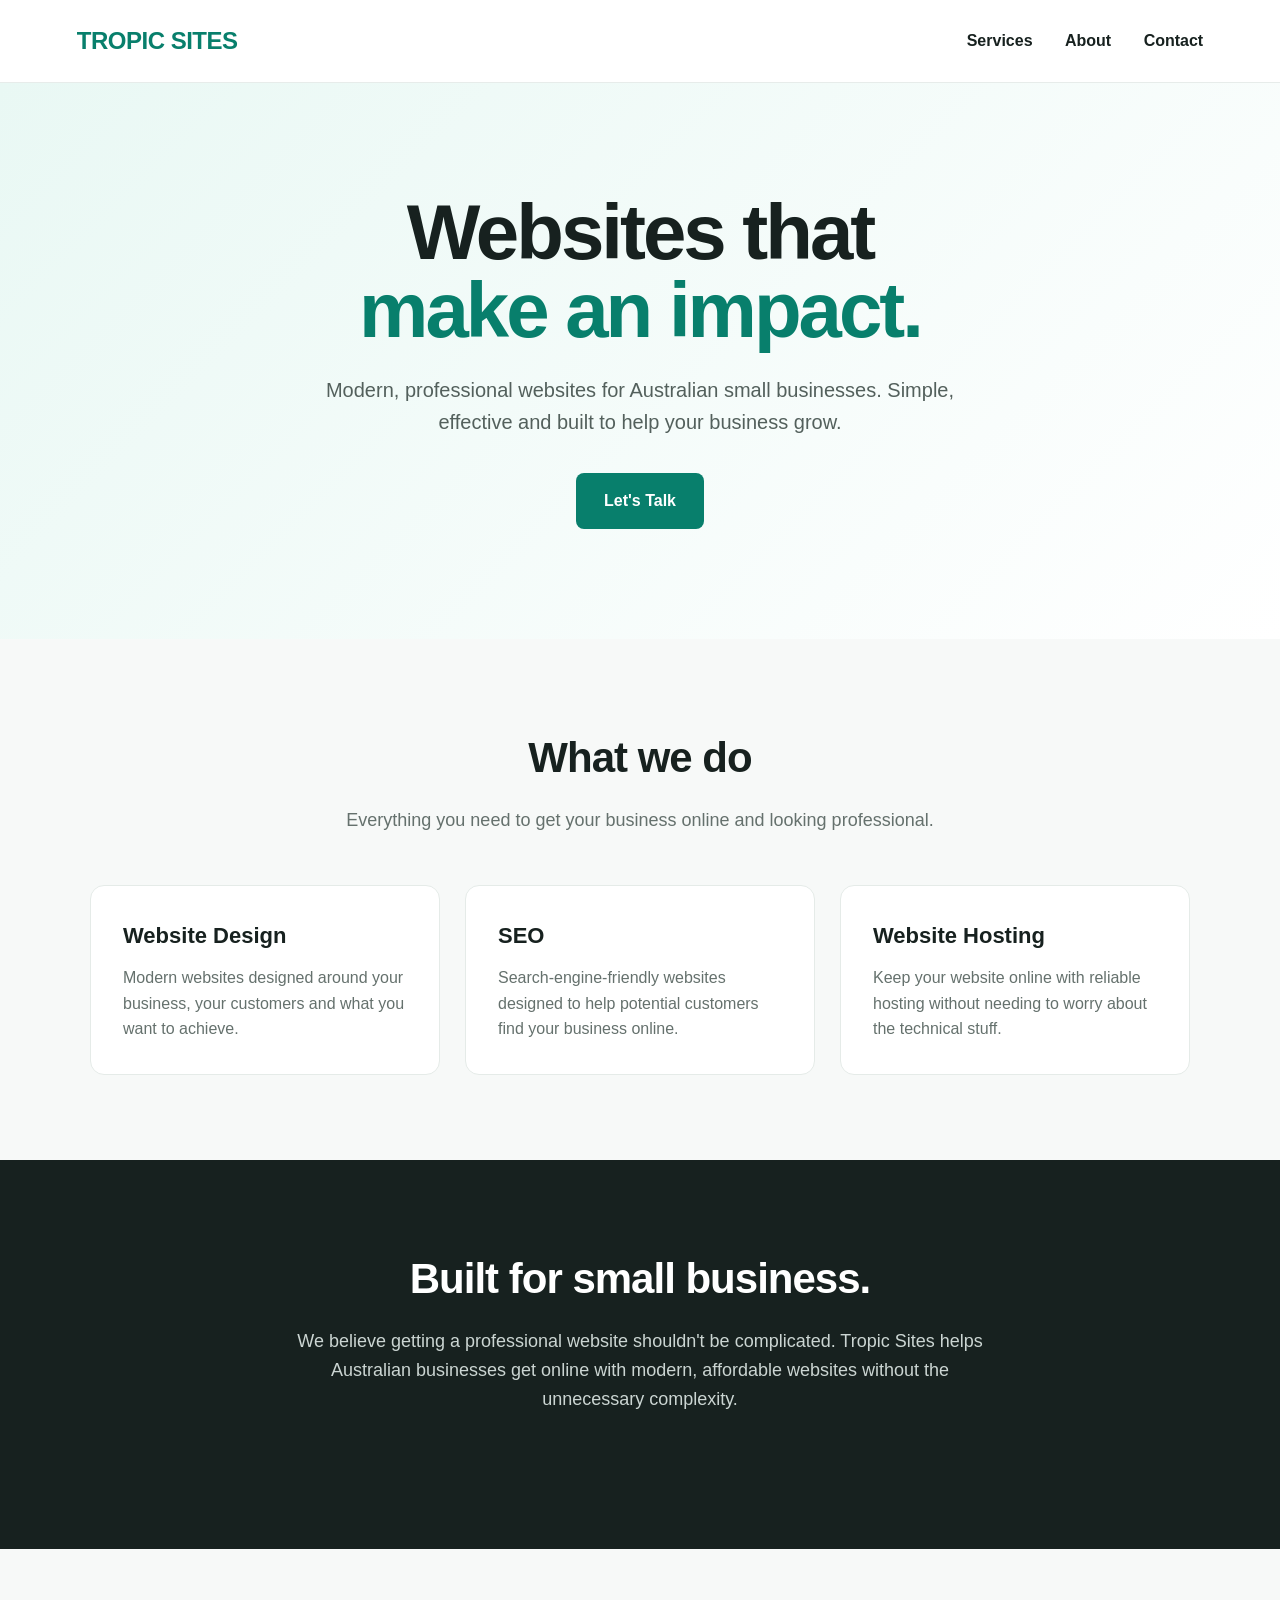
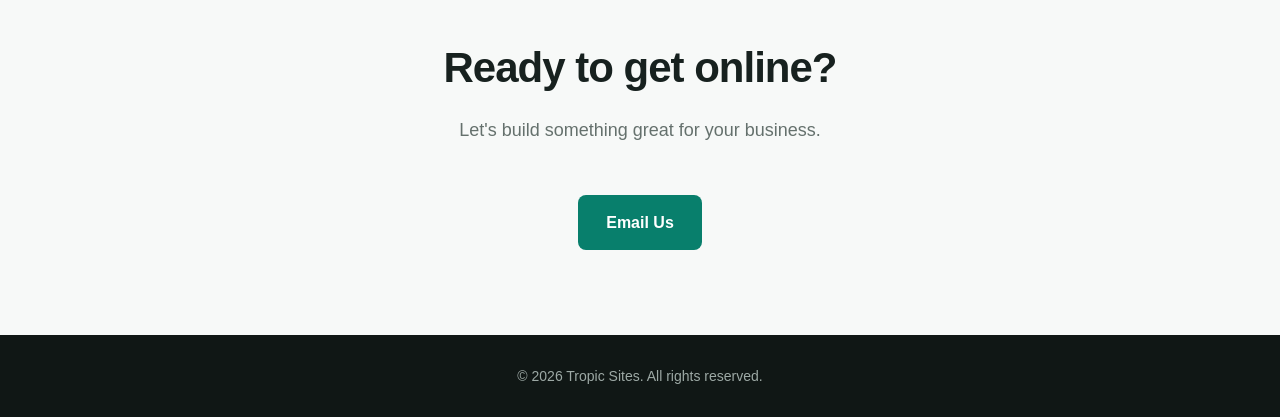
==== index.html @ b7182ff0 "Add initial HTML structure for Tropic Sites website This HTML file outlines the structure and stylin" ====
<!DOCTYPE html>
<html lang="en">
<head>
    <meta charset="UTF-8">
    <meta name="viewport" content="width=device-width, initial-scale=1.0">
    <title>Tropic Sites | Websites for Australian Businesses</title>
    <meta name="description" content="Tropic Sites builds modern, professional websites for Australian small businesses.">
    
    <style>
        * {
            margin: 0;
            padding: 0;
            box-sizing: border-box;
        }

        body {
            font-family: Arial, Helvetica, sans-serif;
            color: #17211f;
            background: #f7f9f8;
            line-height: 1.6;
        }

        header {
            background: #ffffff;
            padding: 22px 6%;
            display: flex;
            justify-content: space-between;
            align-items: center;
            border-bottom: 1px solid #e7ecea;
        }

        .logo {
            font-size: 24px;
            font-weight: 800;
            color: #087f6c;
            letter-spacing: -0.5px;
        }

        nav a {
            color: #17211f;
            text-decoration: none;
            margin-left: 28px;
            font-weight: 600;
        }

        nav a:hover {
            color: #087f6c;
        }

        .hero {
            padding: 110px 6%;
            text-align: center;
            background: linear-gradient(135deg, #e9f8f4, #ffffff);
        }

        .hero h1 {
            font-size: clamp(45px, 7vw, 78px);
            line-height: 1;
            letter-spacing: -3px;
            margin-bottom: 25px;
        }

        .hero h1 span {
            color: #087f6c;
        }

        .hero p {
            max-width: 650px;
            margin: 0 auto 35px;
            font-size: 20px;
            color: #53605c;
        }

        .button {
            display: inline-block;
            background: #087f6c;
            color: white;
            padding: 15px 28px;
            border-radius: 8px;
            text-decoration: none;
            font-weight: 700;
        }

        .button:hover {
            background: #056655;
        }

        section {
            padding: 85px 6%;
        }

        .section-title {
            text-align: center;
            max-width: 700px;
            margin: 0 auto 50px;
        }

        .section-title h2 {
            font-size: 42px;
            margin-bottom: 15px;
            letter-spacing: -1px;
        }

        .section-title p {
            color: #65716d;
            font-size: 18px;
        }

        .services {
            display: grid;
            grid-template-columns: repeat(3, 1fr);
            gap: 25px;
            max-width: 1100px;
            margin: auto;
        }

        .card {
            background: white;
            padding: 32px;
            border-radius: 14px;
            border: 1px solid #e5ebe8;
        }

        .card h3 {
            margin-bottom: 12px;
            font-size: 22px;
        }

        .card p {
            color: #65716d;
        }

        .about {
            background: #17211f;
            color: white;
            text-align: center;
        }

        .about p {
            max-width: 700px;
            margin: auto;
            color: #cbd5d2;
            font-size: 18px;
        }

        .contact {
            text-align: center;
        }

        footer {
            background: #101715;
            color: #9da9a5;
            text-align: center;
            padding: 30px 6%;
            font-size: 14px;
        }

        @media (max-width: 750px) {
            nav {
                display: none;
            }

            .services {
                grid-template-columns: 1fr;
            }

            .hero {
                padding: 80px 6%;
            }
        }
    </style>
</head>

<body>

<header>
    <div class="logo">TROPIC SITES</div>

    <nav>
        <a href="#services">Services</a>
        <a href="#about">About</a>
        <a href="#contact">Contact</a>
    </nav>
</header>

<section class="hero">
    <h1>Websites that<br><span>make an impact.</span></h1>

    <p>
        Modern, professional websites for Australian small businesses.
        Simple, effective and built to help your business grow.
    </p>

    <a href="#contact" class="button">Let's Talk</a>
</section>

<section id="services">

    <div class="section-title">
        <h2>What we do</h2>
        <p>
            Everything you need to get your business online and looking professional.
        </p>
    </div>

    <div class="services">

        <div class="card">
            <h3>Website Design</h3>
            <p>
                Modern websites designed around your business, your customers
                and what you want to achieve.
            </p>
        </div>

        <div class="card">
            <h3>SEO</h3>
            <p>
                Search-engine-friendly websites designed to help potential
                customers find your business online.
            </p>
        </div>

        <div class="card">
            <h3>Website Hosting</h3>
            <p>
                Keep your website online with reliable hosting without
                needing to worry about the technical stuff.
            </p>
        </div>

    </div>
</section>

<section id="about" class="about">

    <div class="section-title">
        <h2>Built for small business.</h2>

        <p>
            We believe getting a professional website shouldn't be complicated.
            Tropic Sites helps Australian businesses get online with modern,
            affordable websites without the unnecessary complexity.
        </p>
    </div>

</section>

<section id="contact" class="contact">

    <div class="section-title">
        <h2>Ready to get online?</h2>

        <p>
            Let's build something great for your business.
        </p>
    </div>

    <a href="mailto:info.tropicsites@gmail.com" class="button">
        Email Us
    </a>

</section>

<footer>
    © 2026 Tropic Sites. All rights reserved.
</footer>

</body>
</html>
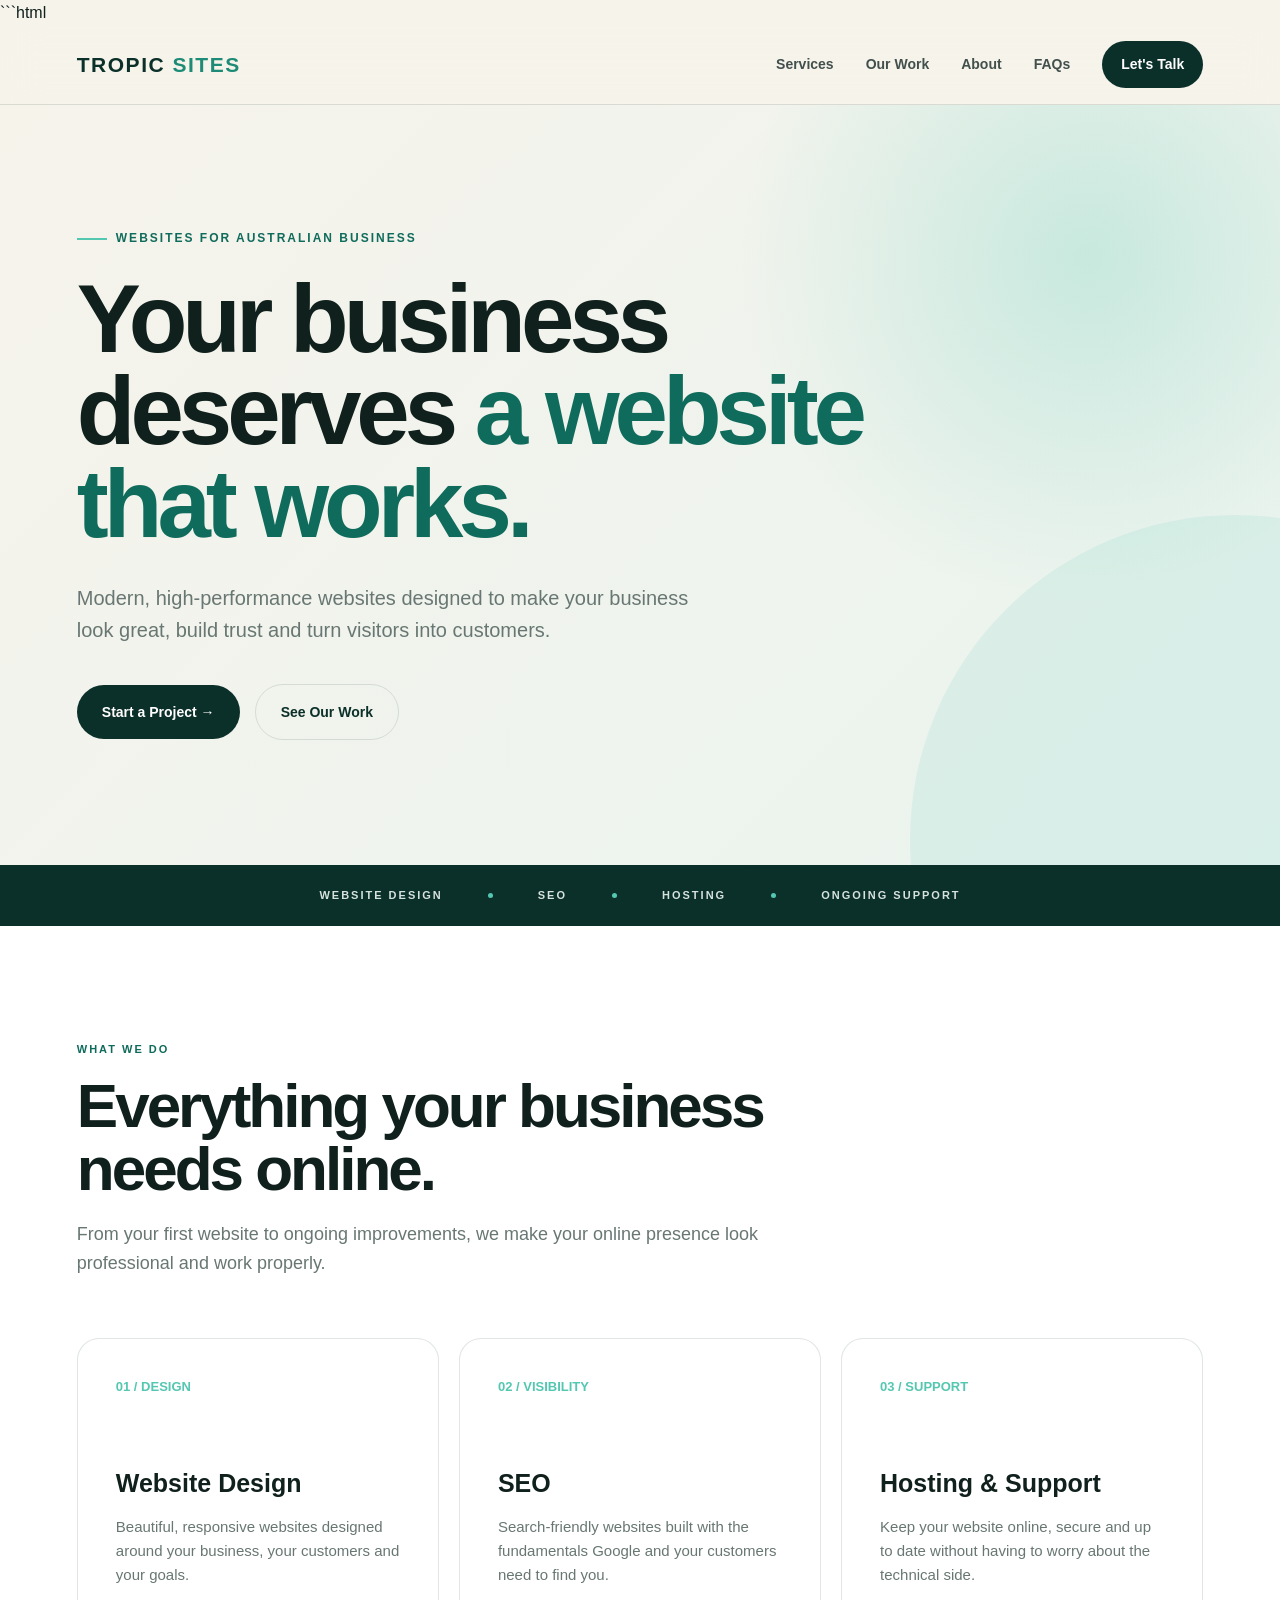
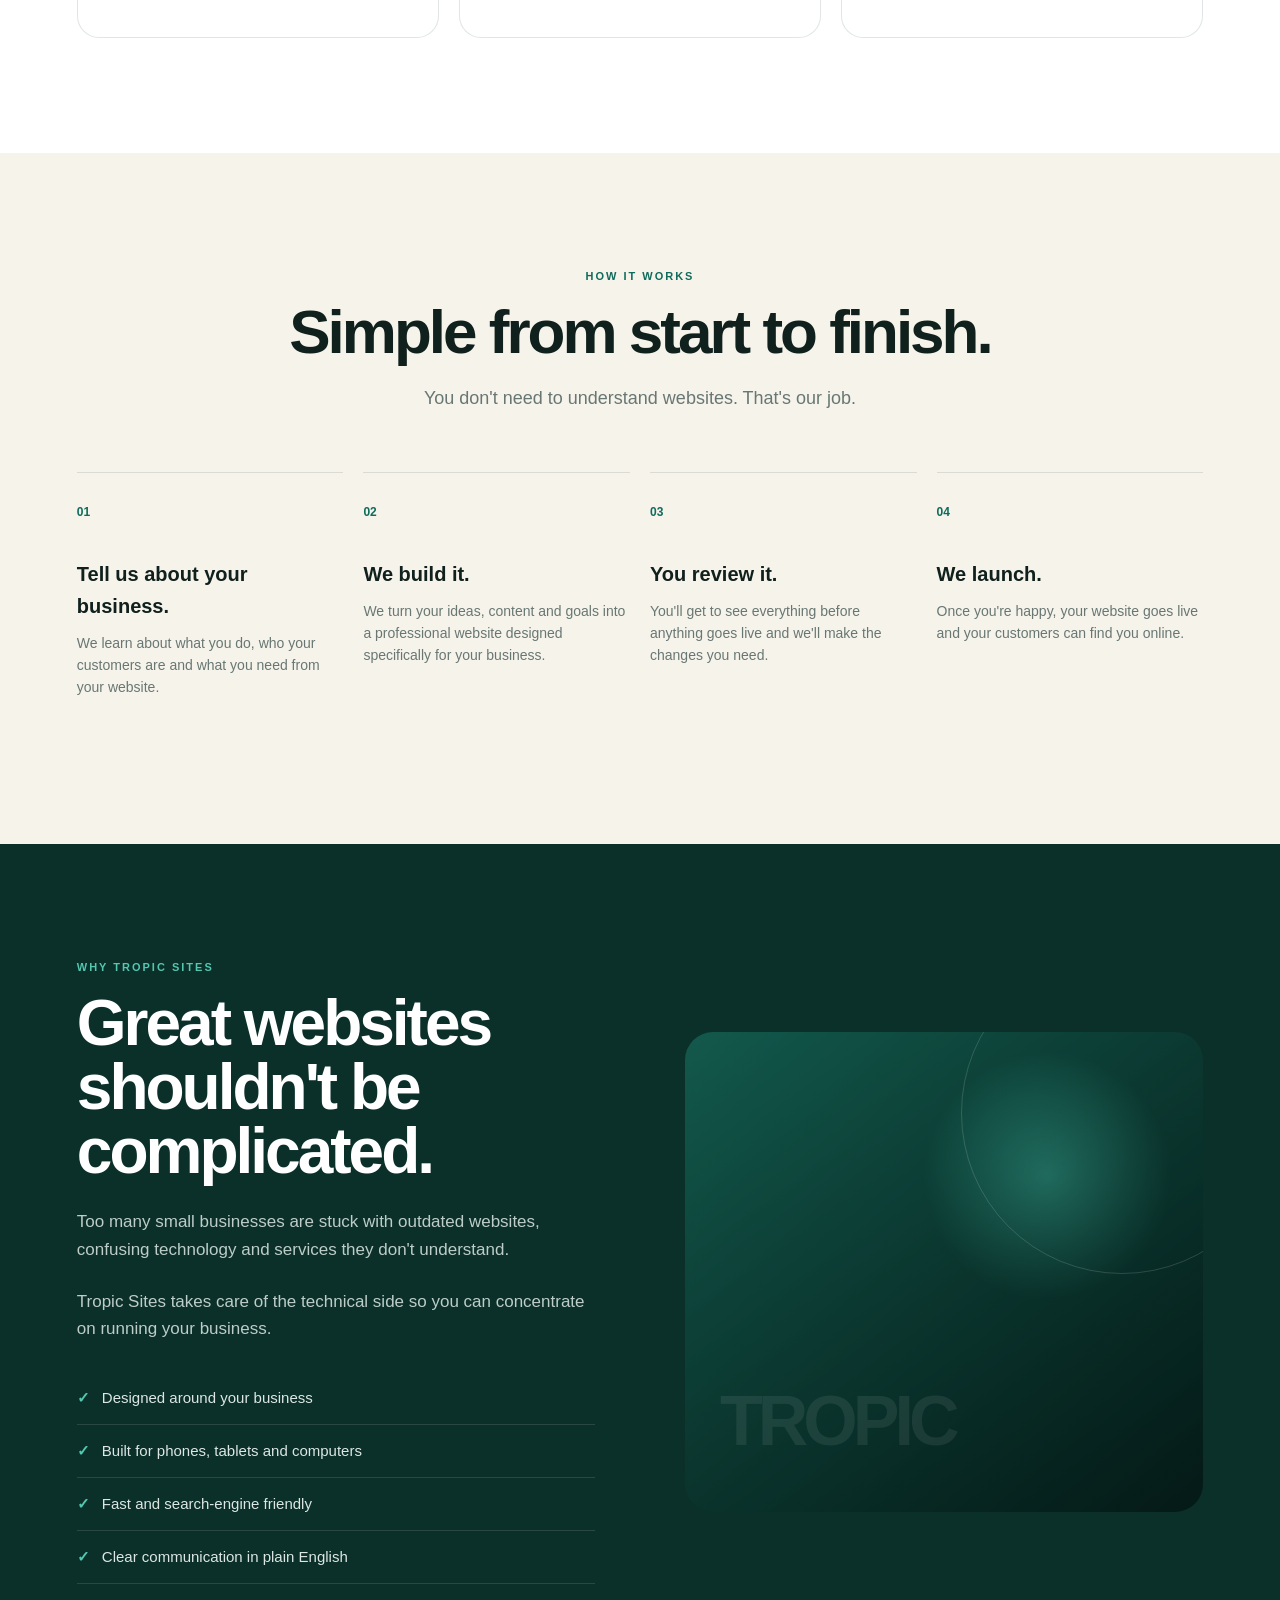
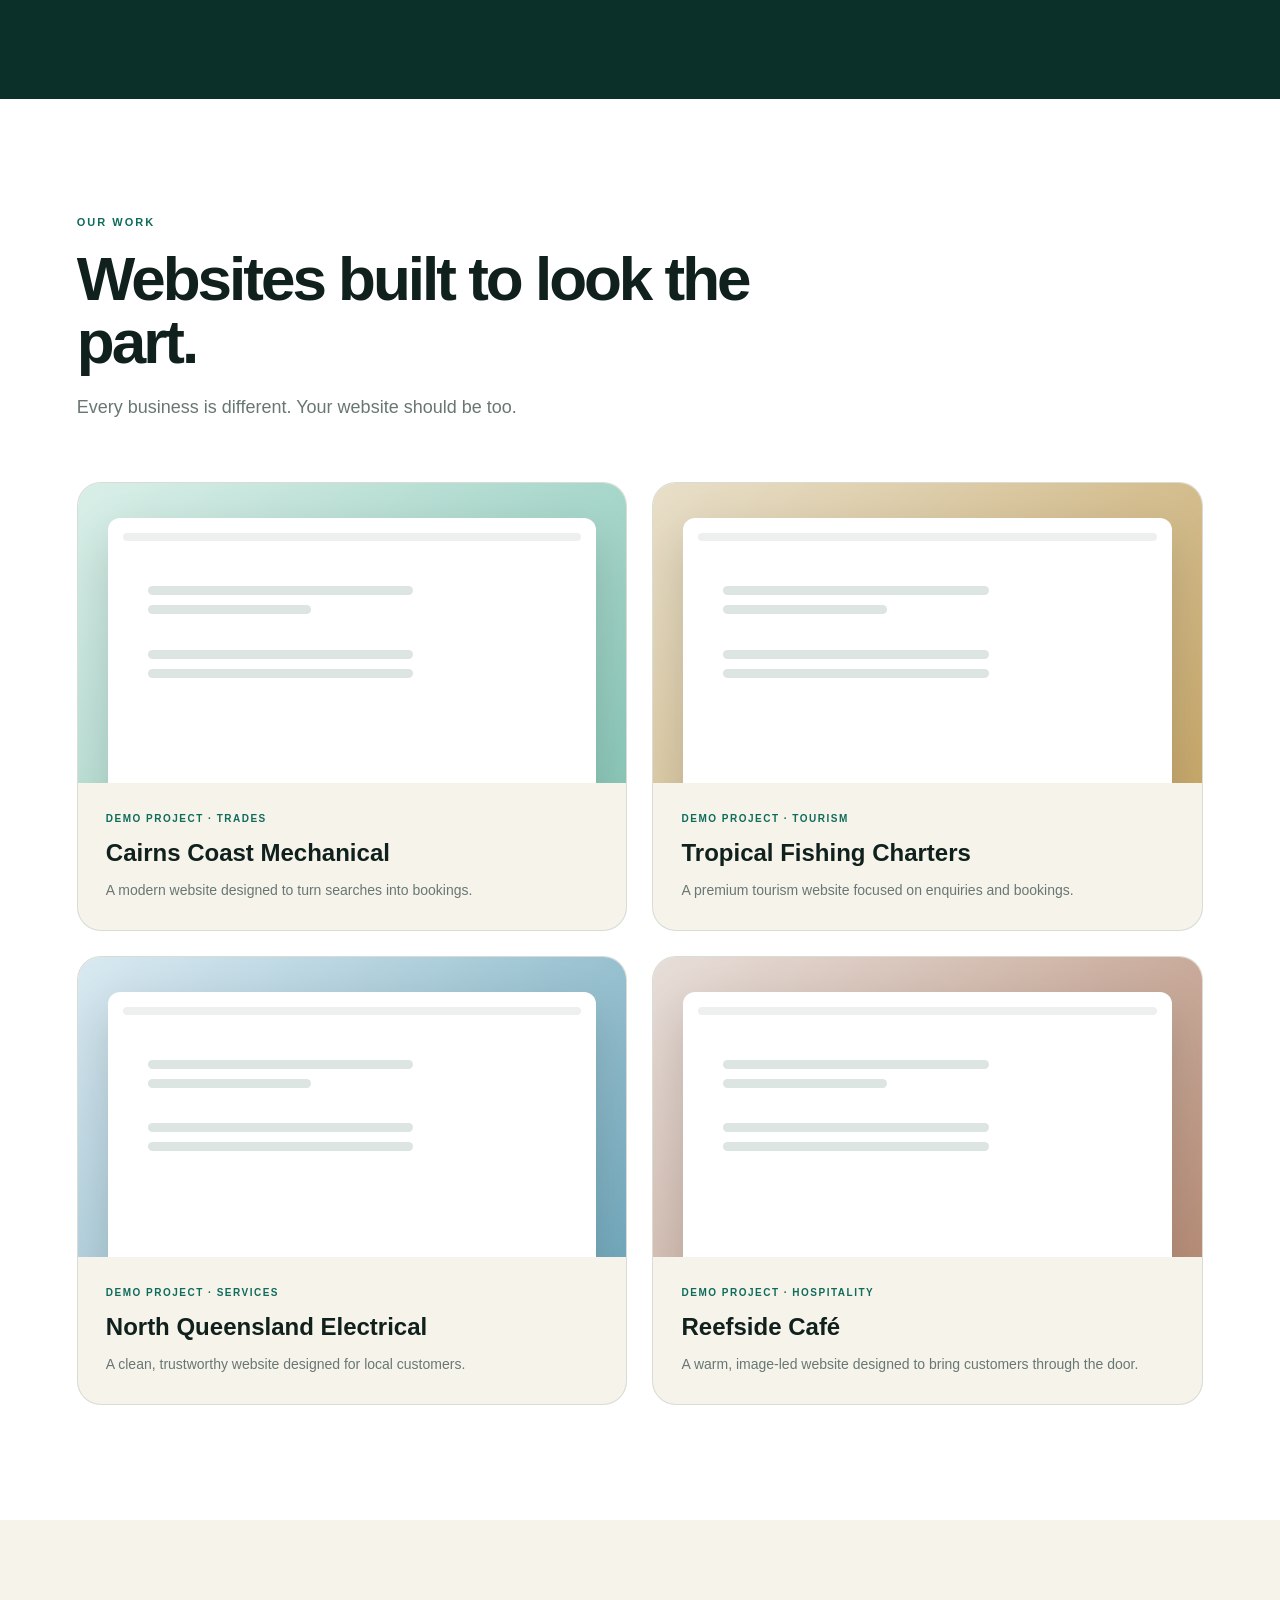
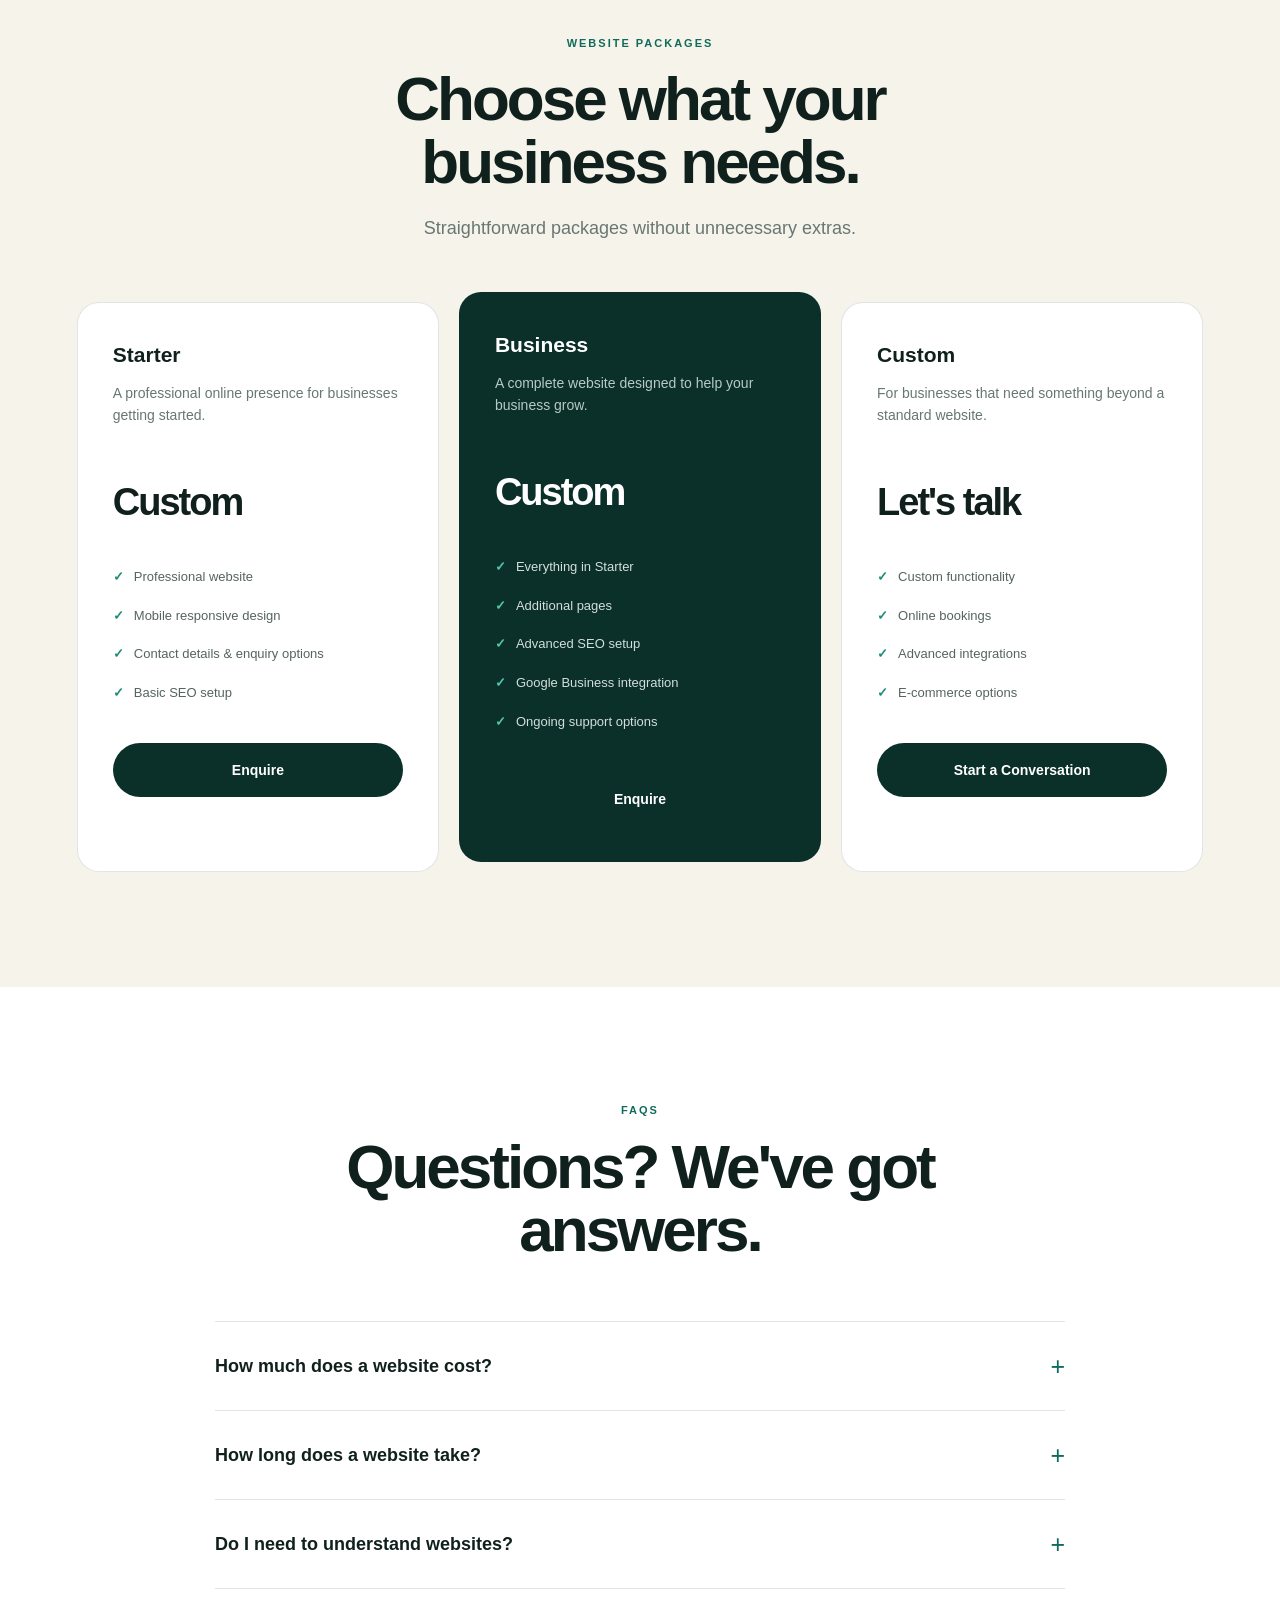
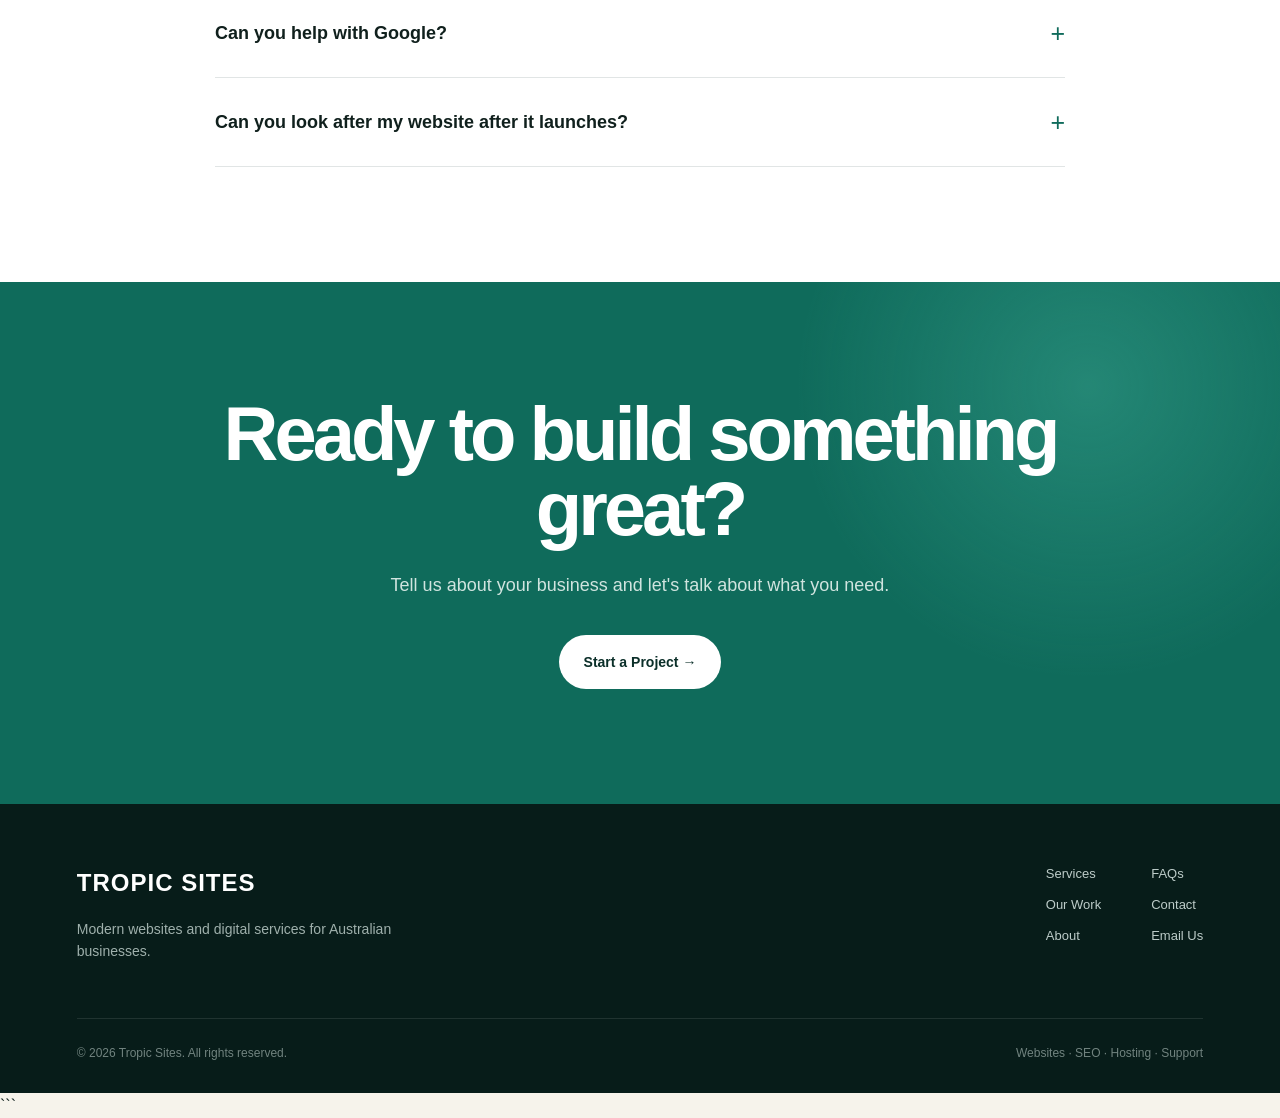
==== commit 31d835dd: "Update index.html" ====
--- a/index.html
+++ b/index.html
@@ -1,171 +1,859 @@
+```html
 <!DOCTYPE html>
 <html lang="en">
 <head>
     <meta charset="UTF-8">
     <meta name="viewport" content="width=device-width, initial-scale=1.0">
-    <title>Tropic Sites | Websites for Australian Businesses</title>
-    <meta name="description" content="Tropic Sites builds modern, professional websites for Australian small businesses.">
-    
+
+    <title>Tropic Sites | Premium Websites for Australian Businesses</title>
+
+    <meta name="description" content="Tropic Sites creates modern, high-performance websites for Australian small businesses. Website design, SEO, hosting and ongoing support.">
+
+    <meta name="theme-color" content="#0b2f29">
+
     <style>
+        :root {
+            --green-dark: #0b2f29;
+            --green: #0f6b5b;
+            --green-light: #1d8b76;
+            --aqua: #54c7b1;
+            --cream: #f6f3eb;
+            --white: #ffffff;
+            --black: #10201d;
+            --grey: #687773;
+            --border: rgba(11, 47, 41, 0.12);
+        }
+
         * {
             margin: 0;
             padding: 0;
             box-sizing: border-box;
         }
 
+        html {
+            scroll-behavior: smooth;
+        }
+
         body {
             font-family: Arial, Helvetica, sans-serif;
-            color: #17211f;
-            background: #f7f9f8;
+            background: var(--cream);
+            color: var(--black);
             line-height: 1.6;
-        }
+            overflow-x: hidden;
+        }
+
+        a {
+            color: inherit;
+            text-decoration: none;
+        }
+
+        .container {
+            width: min(1180px, 88%);
+            margin: 0 auto;
+        }
+
+        /* HEADER */
 
         header {
-            background: #ffffff;
-            padding: 22px 6%;
+            position: sticky;
+            top: 0;
+            z-index: 1000;
+            background: rgba(246, 243, 235, 0.92);
+            backdrop-filter: blur(18px);
+            border-bottom: 1px solid var(--border);
+        }
+
+        .nav {
+            min-height: 78px;
+            display: flex;
+            align-items: center;
+            justify-content: space-between;
+        }
+
+        .logo {
+            font-size: 21px;
+            font-weight: 900;
+            letter-spacing: 1.5px;
+            color: var(--green-dark);
+        }
+
+        .logo span {
+            color: var(--green-light);
+        }
+
+        nav {
+            display: flex;
+            align-items: center;
+            gap: 32px;
+        }
+
+        nav a {
+            font-size: 14px;
+            font-weight: 700;
+            color: #42504d;
+            transition: color 0.2s ease;
+        }
+
+        nav a:hover {
+            color: var(--green);
+        }
+
+        .nav-button {
+            background: var(--green-dark);
+            color: white !important;
+            padding: 12px 19px;
+            border-radius: 100px;
+        }
+
+        .nav-button:hover {
+            background: var(--green);
+        }
+
+        /* HERO */
+
+        .hero {
+            min-height: 760px;
+            display: flex;
+            align-items: center;
+            position: relative;
+            overflow: hidden;
+            background:
+                radial-gradient(circle at 85% 20%, rgba(84, 199, 177, 0.25), transparent 28%),
+                linear-gradient(135deg, #f6f3eb 0%, #eaf4ef 100%);
+        }
+
+        .hero::after {
+            content: "";
+            position: absolute;
+            width: 650px;
+            height: 650px;
+            border-radius: 50%;
+            right: -280px;
+            bottom: -300px;
+            background: var(--aqua);
+            opacity: 0.12;
+        }
+
+        .hero-content {
+            position: relative;
+            z-index: 2;
+            max-width: 820px;
+        }
+
+        .eyebrow {
+            display: inline-flex;
+            align-items: center;
+            gap: 9px;
+            color: var(--green);
+            font-size: 12px;
+            font-weight: 900;
+            text-transform: uppercase;
+            letter-spacing: 2px;
+            margin-bottom: 25px;
+        }
+
+        .eyebrow::before {
+            content: "";
+            width: 30px;
+            height: 2px;
+            background: var(--aqua);
+        }
+
+        .hero h1 {
+            font-size: clamp(52px, 8vw, 96px);
+            line-height: 0.96;
+            letter-spacing: -5px;
+            max-width: 950px;
+            margin-bottom: 32px;
+        }
+
+        .hero h1 span {
+            color: var(--green);
+        }
+
+        .hero-text {
+            max-width: 640px;
+            font-size: 20px;
+            color: var(--grey);
+            margin-bottom: 38px;
+        }
+
+        .buttons {
+            display: flex;
+            align-items: center;
+            gap: 15px;
+            flex-wrap: wrap;
+        }
+
+        .button {
+            display: inline-flex;
+            align-items: center;
+            justify-content: center;
+            padding: 16px 25px;
+            border-radius: 100px;
+            background: var(--green-dark);
+            color: white;
+            font-size: 14px;
+            font-weight: 800;
+            transition: all 0.25s ease;
+        }
+
+        .button:hover {
+            transform: translateY(-3px);
+            background: var(--green);
+            box-shadow: 0 12px 30px rgba(11, 47, 41, 0.18);
+        }
+
+        .button.secondary {
+            background: transparent;
+            color: var(--green-dark);
+            border: 1px solid var(--border);
+        }
+
+        .button.secondary:hover {
+            background: white;
+        }
+
+        /* TRUST BAR */
+
+        .trust {
+            background: var(--green-dark);
+            color: white;
+            padding: 22px 0;
+        }
+
+        .trust-inner {
+            display: flex;
+            justify-content: center;
+            align-items: center;
+            gap: 45px;
+            flex-wrap: wrap;
+        }
+
+        .trust-item {
+            font-size: 11px;
+            font-weight: 800;
+            letter-spacing: 2px;
+            text-transform: uppercase;
+            color: #d6e2de;
+        }
+
+        .trust-dot {
+            width: 5px;
+            height: 5px;
+            background: var(--aqua);
+            border-radius: 50%;
+        }
+
+        /* GENERAL */
+
+        section {
+            padding: 115px 0;
+        }
+
+        .section-header {
+            max-width: 720px;
+            margin-bottom: 60px;
+        }
+
+        .section-header.center {
+            text-align: center;
+            margin-left: auto;
+            margin-right: auto;
+        }
+
+        .section-label {
+            color: var(--green);
+            font-size: 11px;
+            font-weight: 900;
+            text-transform: uppercase;
+            letter-spacing: 2px;
+            margin-bottom: 15px;
+        }
+
+        .section-header h2 {
+            font-size: clamp(38px, 5vw, 62px);
+            line-height: 1.02;
+            letter-spacing: -3px;
+            margin-bottom: 20px;
+        }
+
+        .section-header p {
+            color: var(--grey);
+            font-size: 18px;
+        }
+
+        /* SERVICES */
+
+        .services {
+            background: var(--white);
+        }
+
+        .service-grid {
+            display: grid;
+            grid-template-columns: repeat(3, 1fr);
+            gap: 20px;
+        }
+
+        .service-card {
+            border: 1px solid var(--border);
+            border-radius: 22px;
+            padding: 38px;
+            min-height: 300px;
+            transition: transform 0.25s ease, box-shadow 0.25s ease;
+            background: white;
+        }
+
+        .service-card:hover {
+            transform: translateY(-7px);
+            box-shadow: 0 25px 60px rgba(11, 47, 41, 0.09);
+        }
+
+        .service-number {
+            color: var(--aqua);
+            font-size: 13px;
+            font-weight: 900;
+            margin-bottom: 65px;
+        }
+
+        .service-card h3 {
+            font-size: 25px;
+            margin-bottom: 12px;
+        }
+
+        .service-card p {
+            color: var(--grey);
+            font-size: 15px;
+        }
+
+        /* PROCESS */
+
+        .process {
+            background: var(--cream);
+        }
+
+        .process-grid {
+            display: grid;
+            grid-template-columns: repeat(4, 1fr);
+            gap: 20px;
+        }
+
+        .process-card {
+            padding: 30px 0;
+            border-top: 1px solid var(--border);
+        }
+
+        .process-number {
+            font-size: 12px;
+            color: var(--green);
+            font-weight: 900;
+            margin-bottom: 35px;
+        }
+
+        .process-card h3 {
+            font-size: 20px;
+            margin-bottom: 10px;
+        }
+
+        .process-card p {
+            color: var(--grey);
+            font-size: 14px;
+        }
+
+        /* ABOUT */
+
+        .feature {
+            background: var(--green-dark);
+            color: white;
+        }
+
+        .feature-grid {
+            display: grid;
+            grid-template-columns: 1fr 1fr;
+            gap: 90px;
+            align-items: center;
+        }
+
+        .feature .section-label {
+            color: var(--aqua);
+        }
+
+        .feature h2 {
+            font-size: clamp(40px, 5vw, 65px);
+            line-height: 1;
+            letter-spacing: -3px;
+            margin-bottom: 25px;
+        }
+
+        .feature p {
+            color: #bdcdc8;
+            font-size: 17px;
+            margin-bottom: 25px;
+        }
+
+        .feature-list {
+            list-style: none;
+            margin-top: 30px;
+        }
+
+        .feature-list li {
+            padding: 14px 0;
+            border-bottom: 1px solid rgba(255,255,255,0.12);
+            color: #dce7e4;
+            font-size: 15px;
+        }
+
+        .feature-list li::before {
+            content: "✓";
+            color: var(--aqua);
+            font-weight: bold;
+            margin-right: 12px;
+        }
+
+        .visual {
+            min-height: 480px;
+            border-radius: 28px;
+            position: relative;
+            overflow: hidden;
+            background:
+                linear-gradient(145deg, rgba(15,107,91,0.5), rgba(4,25,22,0.8)),
+                radial-gradient(circle at 70% 30%, #49bfa9, transparent 25%),
+                linear-gradient(135deg, #16483e, #071c19);
+        }
+
+        .visual::before {
+            content: "";
+            position: absolute;
+            width: 320px;
+            height: 320px;
+            border: 1px solid rgba(255,255,255,0.15);
+            border-radius: 50%;
+            right: -80px;
+            top: -80px;
+        }
+
+        .visual::after {
+            content: "TROPIC";
+            position: absolute;
+            bottom: 35px;
+            left: 35px;
+            font-size: 70px;
+            font-weight: 900;
+            letter-spacing: -5px;
+            color: rgba(255,255,255,0.08);
+        }
+
+        /* WORK */
+
+        .work {
+            background: var(--white);
+        }
+
+        .work-grid {
+            display: grid;
+            grid-template-columns: repeat(2, 1fr);
+            gap: 25px;
+        }
+
+        .work-card {
+            border-radius: 24px;
+            overflow: hidden;
+            border: 1px solid var(--border);
+            background: var(--cream);
+        }
+
+        .work-preview {
+            height: 300px;
+            padding: 30px;
+            position: relative;
+            overflow: hidden;
+        }
+
+        .preview-one {
+            background: linear-gradient(135deg, #d9efe8, #8bc8b9);
+        }
+
+        .preview-two {
+            background: linear-gradient(135deg, #e8dfc9, #c8a96b);
+        }
+
+        .preview-three {
+            background: linear-gradient(135deg, #d9e9f1, #73aabd);
+        }
+
+        .preview-four {
+            background: linear-gradient(135deg, #e7ded9, #b88e78);
+        }
+
+        .browser {
+            position: absolute;
+            left: 30px;
+            right: 30px;
+            top: 35px;
+            bottom: -50px;
+            background: white;
+            border-radius: 12px 12px 0 0;
+            box-shadow: 0 20px 50px rgba(0,0,0,0.15);
+            padding: 15px;
+        }
+
+        .browser-bar {
+            width: 100%;
+            height: 8px;
+            background: #edf0ef;
+            border-radius: 20px;
+            margin-bottom: 20px;
+        }
+
+        .browser-content {
+            padding: 25px;
+        }
+
+        .browser-line {
+            height: 9px;
+            background: #dce5e2;
+            border-radius: 10px;
+            width: 65%;
+            margin-bottom: 10px;
+        }
+
+        .browser-line.short {
+            width: 40%;
+        }
+
+        .work-info {
+            padding: 28px;
+        }
+
+        .work-info span {
+            color: var(--green);
+            font-size: 10px;
+            font-weight: 900;
+            text-transform: uppercase;
+            letter-spacing: 1.5px;
+        }
+
+        .work-info h3 {
+            font-size: 24px;
+            margin: 7px 0;
+        }
+
+        .work-info p {
+            color: var(--grey);
+            font-size: 14px;
+        }
+
+        /* PRICING */
+
+        .pricing {
+            background: var(--cream);
+        }
+
+        .pricing-grid {
+            display: grid;
+            grid-template-columns: repeat(3, 1fr);
+            gap: 20px;
+        }
+
+        .price-card {
+            background: white;
+            border: 1px solid var(--border);
+            border-radius: 22px;
+            padding: 35px;
+        }
+
+        .price-card.featured {
+            background: var(--green-dark);
+            color: white;
+            transform: translateY(-10px);
+        }
+
+        .price-card h3 {
+            font-size: 21px;
+            margin-bottom: 10px;
+        }
+
+        .price-card .description {
+            color: var(--grey);
+            font-size: 14px;
+            min-height: 65px;
+            margin-bottom: 25px;
+        }
+
+        .featured .description {
+            color: #b7cbc6;
+        }
+
+        .price {
+            font-size: 38px;
+            font-weight: 900;
+            letter-spacing: -2px;
+            margin-bottom: 25px;
+        }
+
+        .price-list {
+            list-style: none;
+            margin-bottom: 30px;
+        }
+
+        .price-list li {
+            padding: 9px 0;
+            font-size: 13px;
+            color: #566460;
+        }
+
+        .featured .price-list li {
+            color: #d2dfdc;
+        }
+
+        .price-list li::before {
+            content: "✓";
+            color: var(--green-light);
+            margin-right: 10px;
+            font-weight: bold;
+        }
+
+        .featured .price-list li::before {
+            color: var(--aqua);
+        }
+
+        .price-card .button {
+            width: 100%;
+        }
+
+        /* FAQ */
+
+        .faq {
+            background: white;
+        }
+
+        .faq-list {
+            max-width: 850px;
+            margin: 0 auto;
+        }
+
+        details {
+            border-top: 1px solid var(--border);
+            padding: 24px 0;
+        }
+
+        details:last-child {
+            border-bottom: 1px solid var(--border);
+        }
+
+        summary {
+            cursor: pointer;
+            list-style: none;
+            font-size: 18px;
+            font-weight: 800;
             display: flex;
             justify-content: space-between;
             align-items: center;
-            border-bottom: 1px solid #e7ecea;
-        }
-
-        .logo {
-            font-size: 24px;
-            font-weight: 800;
-            color: #087f6c;
-            letter-spacing: -0.5px;
-        }
-
-        nav a {
-            color: #17211f;
-            text-decoration: none;
-            margin-left: 28px;
-            font-weight: 600;
-        }
-
-        nav a:hover {
-            color: #087f6c;
-        }
-
-        .hero {
-            padding: 110px 6%;
-            text-align: center;
-            background: linear-gradient(135deg, #e9f8f4, #ffffff);
-        }
-
-        .hero h1 {
-            font-size: clamp(45px, 7vw, 78px);
-            line-height: 1;
-            letter-spacing: -3px;
-            margin-bottom: 25px;
-        }
-
-        .hero h1 span {
-            color: #087f6c;
-        }
-
-        .hero p {
-            max-width: 650px;
-            margin: 0 auto 35px;
-            font-size: 20px;
-            color: #53605c;
-        }
-
-        .button {
-            display: inline-block;
-            background: #087f6c;
-            color: white;
-            padding: 15px 28px;
-            border-radius: 8px;
-            text-decoration: none;
-            font-weight: 700;
-        }
-
-        .button:hover {
-            background: #056655;
-        }
-
-        section {
-            padding: 85px 6%;
-        }
-
-        .section-title {
-            text-align: center;
+        }
+
+        summary::-webkit-details-marker {
+            display: none;
+        }
+
+        summary::after {
+            content: "+";
+            font-size: 25px;
+            color: var(--green);
+            font-weight: 400;
+        }
+
+        details[open] summary::after {
+            content: "−";
+        }
+
+        details p {
+            padding-top: 15px;
             max-width: 700px;
-            margin: 0 auto 50px;
-        }
-
-        .section-title h2 {
-            font-size: 42px;
-            margin-bottom: 15px;
-            letter-spacing: -1px;
-        }
-
-        .section-title p {
-            color: #65716d;
-            font-size: 18px;
-        }
-
-        .services {
-            display: grid;
-            grid-template-columns: repeat(3, 1fr);
-            gap: 25px;
-            max-width: 1100px;
-            margin: auto;
-        }
-
-        .card {
-            background: white;
-            padding: 32px;
-            border-radius: 14px;
-            border: 1px solid #e5ebe8;
-        }
-
-        .card h3 {
-            margin-bottom: 12px;
-            font-size: 22px;
-        }
-
-        .card p {
-            color: #65716d;
-        }
-
-        .about {
-            background: #17211f;
+            color: var(--grey);
+            font-size: 15px;
+        }
+
+        /* CTA */
+
+        .cta {
+            background:
+                radial-gradient(circle at 85% 20%, rgba(84, 199, 177, 0.3), transparent 25%),
+                var(--green);
             color: white;
             text-align: center;
         }
 
-        .about p {
-            max-width: 700px;
-            margin: auto;
-            color: #cbd5d2;
+        .cta h2 {
+            font-size: clamp(45px, 6vw, 76px);
+            line-height: 0.98;
+            letter-spacing: -4px;
+            max-width: 850px;
+            margin: 0 auto 25px;
+        }
+
+        .cta p {
+            color: #d0e4df;
             font-size: 18px;
-        }
-
-        .contact {
-            text-align: center;
-        }
+            margin-bottom: 35px;
+        }
+
+        .cta .button {
+            background: white;
+            color: var(--green-dark);
+        }
+
+        .cta .button:hover {
+            background: var(--cream);
+        }
+
+        /* FOOTER */
 
         footer {
-            background: #101715;
-            color: #9da9a5;
-            text-align: center;
-            padding: 30px 6%;
+            background: #071c19;
+            color: white;
+            padding: 60px 0 30px;
+        }
+
+        .footer-top {
+            display: flex;
+            justify-content: space-between;
+            gap: 50px;
+            padding-bottom: 55px;
+        }
+
+        .footer-logo {
+            font-size: 24px;
+            font-weight: 900;
+            letter-spacing: 1px;
+            margin-bottom: 15px;
+        }
+
+        .footer-text {
+            max-width: 350px;
+            color: #9fb0ac;
             font-size: 14px;
         }
 
-        @media (max-width: 750px) {
+        .footer-links {
+            display: flex;
+            gap: 50px;
+        }
+
+        .footer-links a {
+            color: #bdccc9;
+            font-size: 13px;
+            margin-bottom: 10px;
+            display: block;
+        }
+
+        .footer-links a:hover {
+            color: white;
+        }
+
+        .footer-bottom {
+            border-top: 1px solid rgba(255,255,255,0.1);
+            padding-top: 25px;
+            color: #71837f;
+            font-size: 12px;
+            display: flex;
+            justify-content: space-between;
+            gap: 20px;
+        }
+
+        /* MOBILE */
+
+        @media (max-width: 900px) {
+
             nav {
                 display: none;
             }
 
-            .services {
+            .hero {
+                min-height: 680px;
+            }
+
+            .service-grid,
+            .pricing-grid {
                 grid-template-columns: 1fr;
             }
 
+            .process-grid {
+                grid-template-columns: repeat(2, 1fr);
+            }
+
+            .feature-grid {
+                grid-template-columns: 1fr;
+                gap: 50px;
+            }
+
+            .work-grid {
+                grid-template-columns: 1fr;
+            }
+
+            .price-card.featured {
+                transform: none;
+            }
+
+            .footer-top {
+                flex-direction: column;
+            }
+        }
+
+        @media (max-width: 600px) {
+
+            section {
+                padding: 80px 0;
+            }
+
+            .container {
+                width: 90%;
+            }
+
             .hero {
-                padding: 80px 6%;
+                min-height: 650px;
+            }
+
+            .hero h1 {
+                font-size: 53px;
+                letter-spacing: -3px;
+            }
+
+            .hero-text {
+                font-size: 17px;
+            }
+
+            .trust-inner {
+                gap: 18px;
+            }
+
+            .trust-dot {
+                display: none;
+            }
+
+            .process-grid {
+                grid-template-columns: 1fr;
+            }
+
+            .visual {
+                min-height: 330px;
+            }
+
+            .work-preview {
+                height: 240px;
+            }
+
+            .browser {
+                left: 18px;
+                right: 18px;
+            }
+
+            .footer-links {
+                flex-direction: column;
+                gap: 10px;
+            }
+
+            .footer-bottom {
+                flex-direction: column;
             }
         }
     </style>
@@ -174,97 +862,768 @@
 <body>
 
 <header>
-    <div class="logo">TROPIC SITES</div>
-
-    <nav>
-        <a href="#services">Services</a>
-        <a href="#about">About</a>
-        <a href="#contact">Contact</a>
-    </nav>
+    <div class="container nav">
+
+        <a href="#" class="logo">
+            TROPIC <span>SITES</span>
+        </a>
+
+        <nav>
+            <a href="#services">Services</a>
+            <a href="#work">Our Work</a>
+            <a href="#about">About</a>
+            <a href="#faq">FAQs</a>
+            <a href="#contact" class="nav-button">Let's Talk</a>
+        </nav>
+
+    </div>
 </header>
 
+
 <section class="hero">
-    <h1>Websites that<br><span>make an impact.</span></h1>
-
-    <p>
-        Modern, professional websites for Australian small businesses.
-        Simple, effective and built to help your business grow.
-    </p>
-
-    <a href="#contact" class="button">Let's Talk</a>
+
+    <div class="container">
+
+        <div class="hero-content">
+
+            <div class="eyebrow">
+                Websites for Australian business
+            </div>
+
+            <h1>
+                Your business deserves
+                <span>a website that works.</span>
+            </h1>
+
+            <p class="hero-text">
+                Modern, high-performance websites designed to make your business
+                look great, build trust and turn visitors into customers.
+            </p>
+
+            <div class="buttons">
+
+                <a href="#contact" class="button">
+                    Start a Project →
+                </a>
+
+                <a href="#work" class="button secondary">
+                    See Our Work
+                </a>
+
+            </div>
+
+        </div>
+
+    </div>
+
 </section>
 
-<section id="services">
-
-    <div class="section-title">
-        <h2>What we do</h2>
+
+<div class="trust">
+
+    <div class="container trust-inner">
+
+        <div class="trust-item">Website Design</div>
+
+        <div class="trust-dot"></div>
+
+        <div class="trust-item">SEO</div>
+
+        <div class="trust-dot"></div>
+
+        <div class="trust-item">Hosting</div>
+
+        <div class="trust-dot"></div>
+
+        <div class="trust-item">Ongoing Support</div>
+
+    </div>
+
+</div>
+
+
+<section id="services" class="services">
+
+    <div class="container">
+
+        <div class="section-header">
+
+            <div class="section-label">
+                What we do
+            </div>
+
+            <h2>
+                Everything your business needs online.
+            </h2>
+
+            <p>
+                From your first website to ongoing improvements,
+                we make your online presence look professional and work properly.
+            </p>
+
+        </div>
+
+
+        <div class="service-grid">
+
+            <div class="service-card">
+
+                <div class="service-number">01 / DESIGN</div>
+
+                <h3>Website Design</h3>
+
+                <p>
+                    Beautiful, responsive websites designed around your business,
+                    your customers and your goals.
+                </p>
+
+            </div>
+
+
+            <div class="service-card">
+
+                <div class="service-number">02 / VISIBILITY</div>
+
+                <h3>SEO</h3>
+
+                <p>
+                    Search-friendly websites built with the fundamentals
+                    Google and your customers need to find you.
+                </p>
+
+            </div>
+
+
+            <div class="service-card">
+
+                <div class="service-number">03 / SUPPORT</div>
+
+                <h3>Hosting & Support</h3>
+
+                <p>
+                    Keep your website online, secure and up to date
+                    without having to worry about the technical side.
+                </p>
+
+            </div>
+
+        </div>
+
+    </div>
+
+</section>
+
+
+<section class="process">
+
+    <div class="container">
+
+        <div class="section-header center">
+
+            <div class="section-label">
+                How it works
+            </div>
+
+            <h2>
+                Simple from start to finish.
+            </h2>
+
+            <p>
+                You don't need to understand websites. That's our job.
+            </p>
+
+        </div>
+
+
+        <div class="process-grid">
+
+            <div class="process-card">
+
+                <div class="process-number">01</div>
+
+                <h3>Tell us about your business.</h3>
+
+                <p>
+                    We learn about what you do, who your customers are
+                    and what you need from your website.
+                </p>
+
+            </div>
+
+
+            <div class="process-card">
+
+                <div class="process-number">02</div>
+
+                <h3>We build it.</h3>
+
+                <p>
+                    We turn your ideas, content and goals into a professional
+                    website designed specifically for your business.
+                </p>
+
+            </div>
+
+
+            <div class="process-card">
+
+                <div class="process-number">03</div>
+
+                <h3>You review it.</h3>
+
+                <p>
+                    You'll get to see everything before anything goes live
+                    and we'll make the changes you need.
+                </p>
+
+            </div>
+
+
+            <div class="process-card">
+
+                <div class="process-number">04</div>
+
+                <h3>We launch.</h3>
+
+                <p>
+                    Once you're happy, your website goes live
+                    and your customers can find you online.
+                </p>
+
+            </div>
+
+        </div>
+
+    </div>
+
+</section>
+
+
+<section id="about" class="feature">
+
+    <div class="container feature-grid">
+
+        <div>
+
+            <div class="section-label">
+                Why Tropic Sites
+            </div>
+
+            <h2>
+                Great websites shouldn't be complicated.
+            </h2>
+
+            <p>
+                Too many small businesses are stuck with outdated websites,
+                confusing technology and services they don't understand.
+            </p>
+
+            <p>
+                Tropic Sites takes care of the technical side so you can
+                concentrate on running your business.
+            </p>
+
+
+            <ul class="feature-list">
+
+                <li>Designed around your business</li>
+
+                <li>Built for phones, tablets and computers</li>
+
+                <li>Fast and search-engine friendly</li>
+
+                <li>Clear communication in plain English</li>
+
+            </ul>
+
+        </div>
+
+
+        <div class="visual"></div>
+
+    </div>
+
+</section>
+
+
+<section id="work" class="work">
+
+    <div class="container">
+
+        <div class="section-header">
+
+            <div class="section-label">
+                Our work
+            </div>
+
+            <h2>
+                Websites built to look the part.
+            </h2>
+
+            <p>
+                Every business is different. Your website should be too.
+            </p>
+
+        </div>
+
+
+        <div class="work-grid">
+
+
+            <div class="work-card">
+
+                <div class="work-preview preview-one">
+
+                    <div class="browser">
+
+                        <div class="browser-bar"></div>
+
+                        <div class="browser-content">
+
+                            <div class="browser-line"></div>
+                            <div class="browser-line short"></div>
+
+                            <br>
+
+                            <div class="browser-line"></div>
+                            <div class="browser-line"></div>
+
+                        </div>
+
+                    </div>
+
+                </div>
+
+                <div class="work-info">
+
+                    <span>Demo Project · Trades</span>
+
+                    <h3>Cairns Coast Mechanical</h3>
+
+                    <p>
+                        A modern website designed to turn searches into bookings.
+                    </p>
+
+                </div>
+
+            </div>
+
+
+            <div class="work-card">
+
+                <div class="work-preview preview-two">
+
+                    <div class="browser">
+
+                        <div class="browser-bar"></div>
+
+                        <div class="browser-content">
+
+                            <div class="browser-line"></div>
+                            <div class="browser-line short"></div>
+
+                            <br>
+
+                            <div class="browser-line"></div>
+                            <div class="browser-line"></div>
+
+                        </div>
+
+                    </div>
+
+                </div>
+
+                <div class="work-info">
+
+                    <span>Demo Project · Tourism</span>
+
+                    <h3>Tropical Fishing Charters</h3>
+
+                    <p>
+                        A premium tourism website focused on enquiries and bookings.
+                    </p>
+
+                </div>
+
+            </div>
+
+
+            <div class="work-card">
+
+                <div class="work-preview preview-three">
+
+                    <div class="browser">
+
+                        <div class="browser-bar"></div>
+
+                        <div class="browser-content">
+
+                            <div class="browser-line"></div>
+                            <div class="browser-line short"></div>
+
+                            <br>
+
+                            <div class="browser-line"></div>
+                            <div class="browser-line"></div>
+
+                        </div>
+
+                    </div>
+
+                </div>
+
+                <div class="work-info">
+
+                    <span>Demo Project · Services</span>
+
+                    <h3>North Queensland Electrical</h3>
+
+                    <p>
+                        A clean, trustworthy website designed for local customers.
+                    </p>
+
+                </div>
+
+            </div>
+
+
+            <div class="work-card">
+
+                <div class="work-preview preview-four">
+
+                    <div class="browser">
+
+                        <div class="browser-bar"></div>
+
+                        <div class="browser-content">
+
+                            <div class="browser-line"></div>
+                            <div class="browser-line short"></div>
+
+                            <br>
+
+                            <div class="browser-line"></div>
+                            <div class="browser-line"></div>
+
+                        </div>
+
+                    </div>
+
+                </div>
+
+                <div class="work-info">
+
+                    <span>Demo Project · Hospitality</span>
+
+                    <h3>Reefside Café</h3>
+
+                    <p>
+                        A warm, image-led website designed to bring customers through the door.
+                    </p>
+
+                </div>
+
+            </div>
+
+
+        </div>
+
+    </div>
+
+</section>
+
+
+<section class="pricing">
+
+    <div class="container">
+
+        <div class="section-header center">
+
+            <div class="section-label">
+                Website packages
+            </div>
+
+            <h2>
+                Choose what your business needs.
+            </h2>
+
+            <p>
+                Straightforward packages without unnecessary extras.
+            </p>
+
+        </div>
+
+
+        <div class="pricing-grid">
+
+
+            <div class="price-card">
+
+                <h3>Starter</h3>
+
+                <p class="description">
+                    A professional online presence for businesses getting started.
+                </p>
+
+                <div class="price">
+                    Custom
+                </div>
+
+                <ul class="price-list">
+
+                    <li>Professional website</li>
+                    <li>Mobile responsive design</li>
+                    <li>Contact details & enquiry options</li>
+                    <li>Basic SEO setup</li>
+
+                </ul>
+
+                <a href="#contact" class="button">
+                    Enquire
+                </a>
+
+            </div>
+
+
+            <div class="price-card featured">
+
+                <h3>Business</h3>
+
+                <p class="description">
+                    A complete website designed to help your business grow.
+                </p>
+
+                <div class="price">
+                    Custom
+                </div>
+
+                <ul class="price-list">
+
+                    <li>Everything in Starter</li>
+                    <li>Additional pages</li>
+                    <li>Advanced SEO setup</li>
+                    <li>Google Business integration</li>
+                    <li>Ongoing support options</li>
+
+                </ul>
+
+                <a href="#contact" class="button">
+                    Enquire
+                </a>
+
+            </div>
+
+
+            <div class="price-card">
+
+                <h3>Custom</h3>
+
+                <p class="description">
+                    For businesses that need something beyond a standard website.
+                </p>
+
+                <div class="price">
+                    Let's talk
+                </div>
+
+                <ul class="price-list">
+
+                    <li>Custom functionality</li>
+                    <li>Online bookings</li>
+                    <li>Advanced integrations</li>
+                    <li>E-commerce options</li>
+
+                </ul>
+
+                <a href="#contact" class="button">
+                    Start a Conversation
+                </a>
+
+            </div>
+
+
+        </div>
+
+    </div>
+
+</section>
+
+
+<section id="faq" class="faq">
+
+    <div class="container">
+
+        <div class="section-header center">
+
+            <div class="section-label">
+                FAQs
+            </div>
+
+            <h2>
+                Questions? We've got answers.
+            </h2>
+
+        </div>
+
+
+        <div class="faq-list">
+
+            <details>
+
+                <summary>
+                    How much does a website cost?
+                </summary>
+
+                <p>
+                    Every business is different, so we provide a quote based
+                    on what you actually need rather than forcing every business
+                    into the same package.
+                </p>
+
+            </details>
+
+
+            <details>
+
+                <summary>
+                    How long does a website take?
+                </summary>
+
+                <p>
+                    Most standard business websites can be completed relatively
+                    quickly once we have your content, images and requirements.
+                    We'll give you a clear timeframe before starting.
+                </p>
+
+            </details>
+
+
+            <details>
+
+                <summary>
+                    Do I need to understand websites?
+                </summary>
+
+                <p>
+                    Nope. You don't need to know anything about domains,
+                    hosting, code or DNS. We'll explain anything you need
+                    to know in plain English.
+                </p>
+
+            </details>
+
+
+            <details>
+
+                <summary>
+                    Can you help with Google?
+                </summary>
+
+                <p>
+                    Yes. We can build your website with SEO fundamentals in place
+                    and help with things such as Google Business Profile setup
+                    and local search optimisation.
+                </p>
+
+            </details>
+
+
+            <details>
+
+                <summary>
+                    Can you look after my website after it launches?
+                </summary>
+
+                <p>
+                    Yes. We can provide ongoing updates, maintenance and support
+                    depending on what your business needs.
+                </p>
+
+            </details>
+
+
+        </div>
+
+    </div>
+
+</section>
+
+
+<section id="contact" class="cta">
+
+    <div class="container">
+
+        <h2>
+            Ready to build something great?
+        </h2>
+
         <p>
-            Everything you need to get your business online and looking professional.
+            Tell us about your business and let's talk about what you need.
         </p>
+
+        <a href="mailto:info.tropicsites@gmail.com" class="button">
+            Start a Project →
+        </a>
+
     </div>
 
-    <div class="services">
-
-        <div class="card">
-            <h3>Website Design</h3>
-            <p>
-                Modern websites designed around your business, your customers
-                and what you want to achieve.
-            </p>
+</section>
+
+
+<footer>
+
+    <div class="container">
+
+        <div class="footer-top">
+
+            <div>
+
+                <div class="footer-logo">
+                    TROPIC SITES
+                </div>
+
+                <p class="footer-text">
+                    Modern websites and digital services for Australian businesses.
+                </p>
+
+            </div>
+
+
+            <div class="footer-links">
+
+                <div>
+                    <a href="#services">Services</a>
+                    <a href="#work">Our Work</a>
+                    <a href="#about">About</a>
+                </div>
+
+                <div>
+                    <a href="#faq">FAQs</a>
+                    <a href="#contact">Contact</a>
+                    <a href="mailto:info.tropicsites@gmail.com">Email Us</a>
+                </div>
+
+            </div>
+
         </div>
 
-        <div class="card">
-            <h3>SEO</h3>
-            <p>
-                Search-engine-friendly websites designed to help potential
-                customers find your business online.
-            </p>
+
+        <div class="footer-bottom">
+
+            <div>
+                © 2026 Tropic Sites. All rights reserved.
+            </div>
+
+            <div>
+                Websites · SEO · Hosting · Support
+            </div>
+
         </div>
 
-        <div class="card">
-            <h3>Website Hosting</h3>
-            <p>
-                Keep your website online with reliable hosting without
-                needing to worry about the technical stuff.
-            </p>
-        </div>
-
     </div>
-</section>
-
-<section id="about" class="about">
-
-    <div class="section-title">
-        <h2>Built for small business.</h2>
-
-        <p>
-            We believe getting a professional website shouldn't be complicated.
-            Tropic Sites helps Australian businesses get online with modern,
-            affordable websites without the unnecessary complexity.
-        </p>
-    </div>
-
-</section>
-
-<section id="contact" class="contact">
-
-    <div class="section-title">
-        <h2>Ready to get online?</h2>
-
-        <p>
-            Let's build something great for your business.
-        </p>
-    </div>
-
-    <a href="mailto:info.tropicsites@gmail.com" class="button">
-        Email Us
-    </a>
-
-</section>
-
-<footer>
-    © 2026 Tropic Sites. All rights reserved.
+
 </footer>
 
 </body>
 </html>
+```
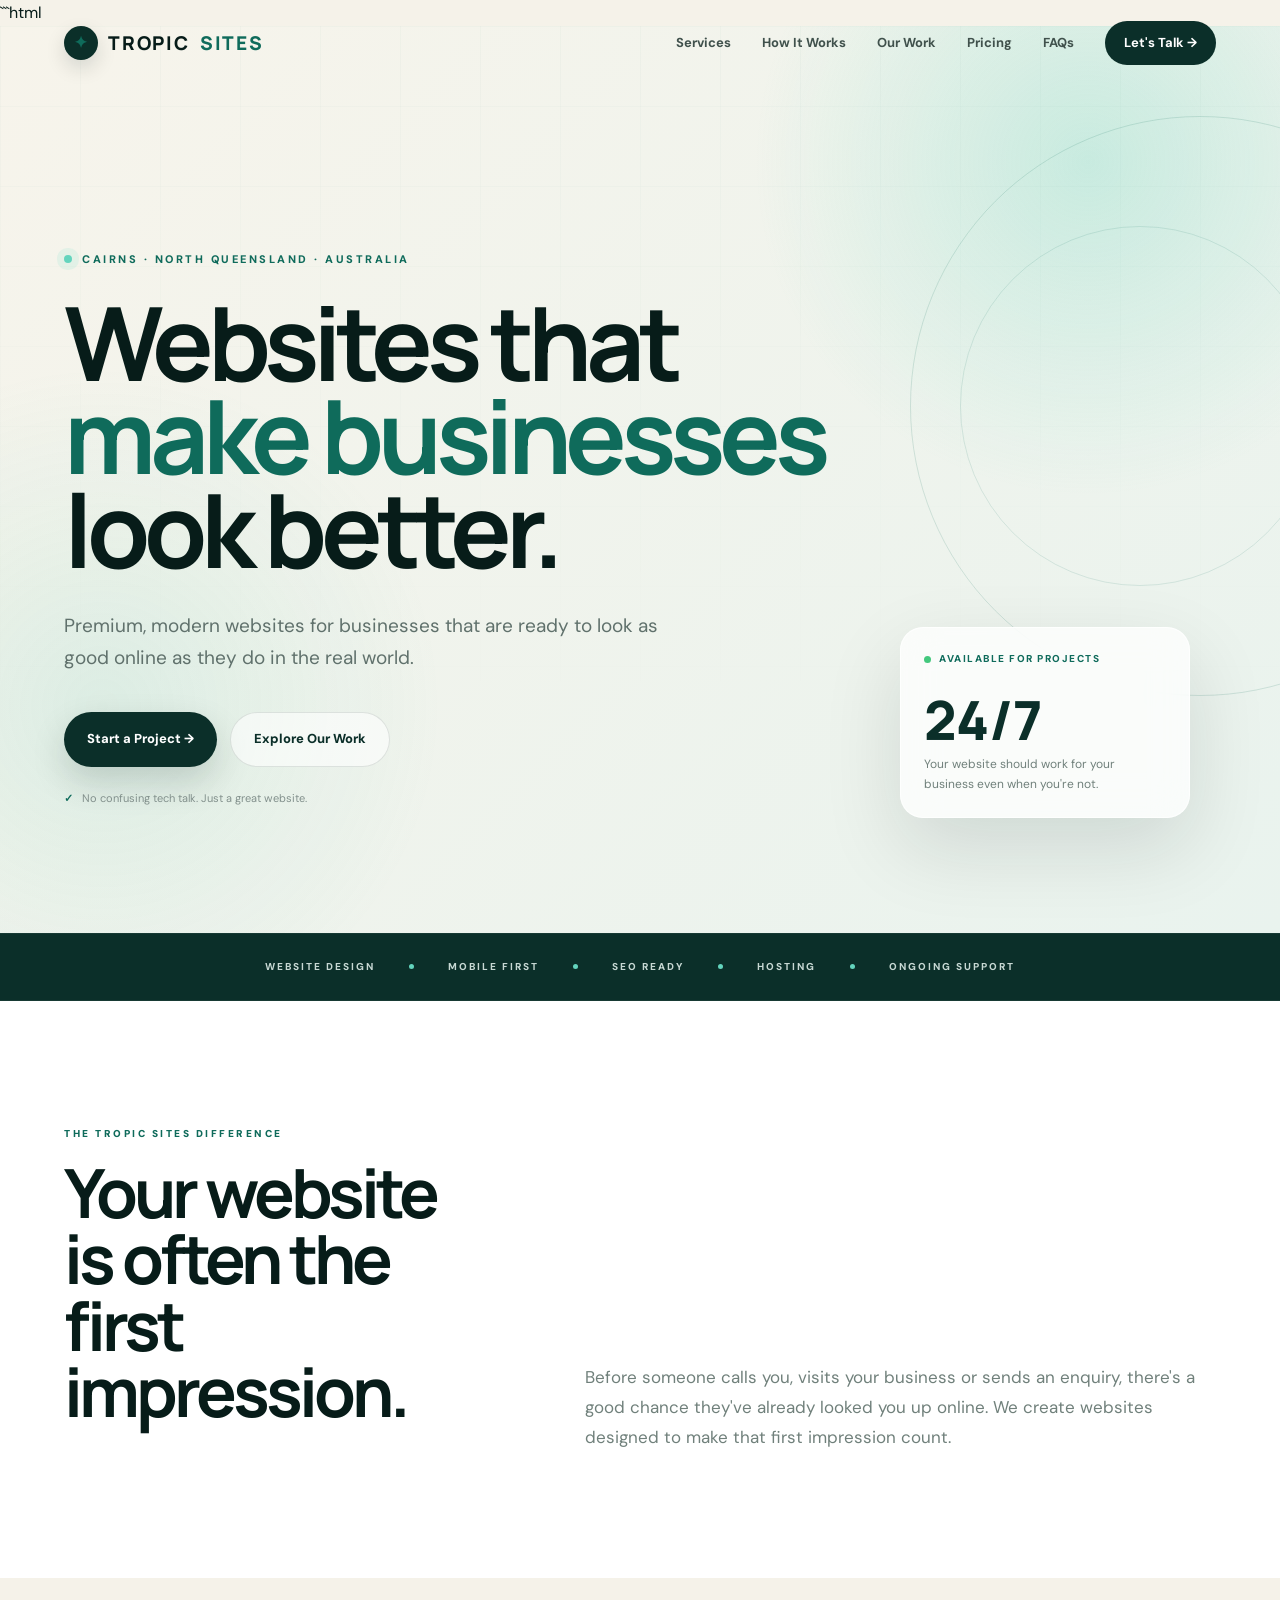
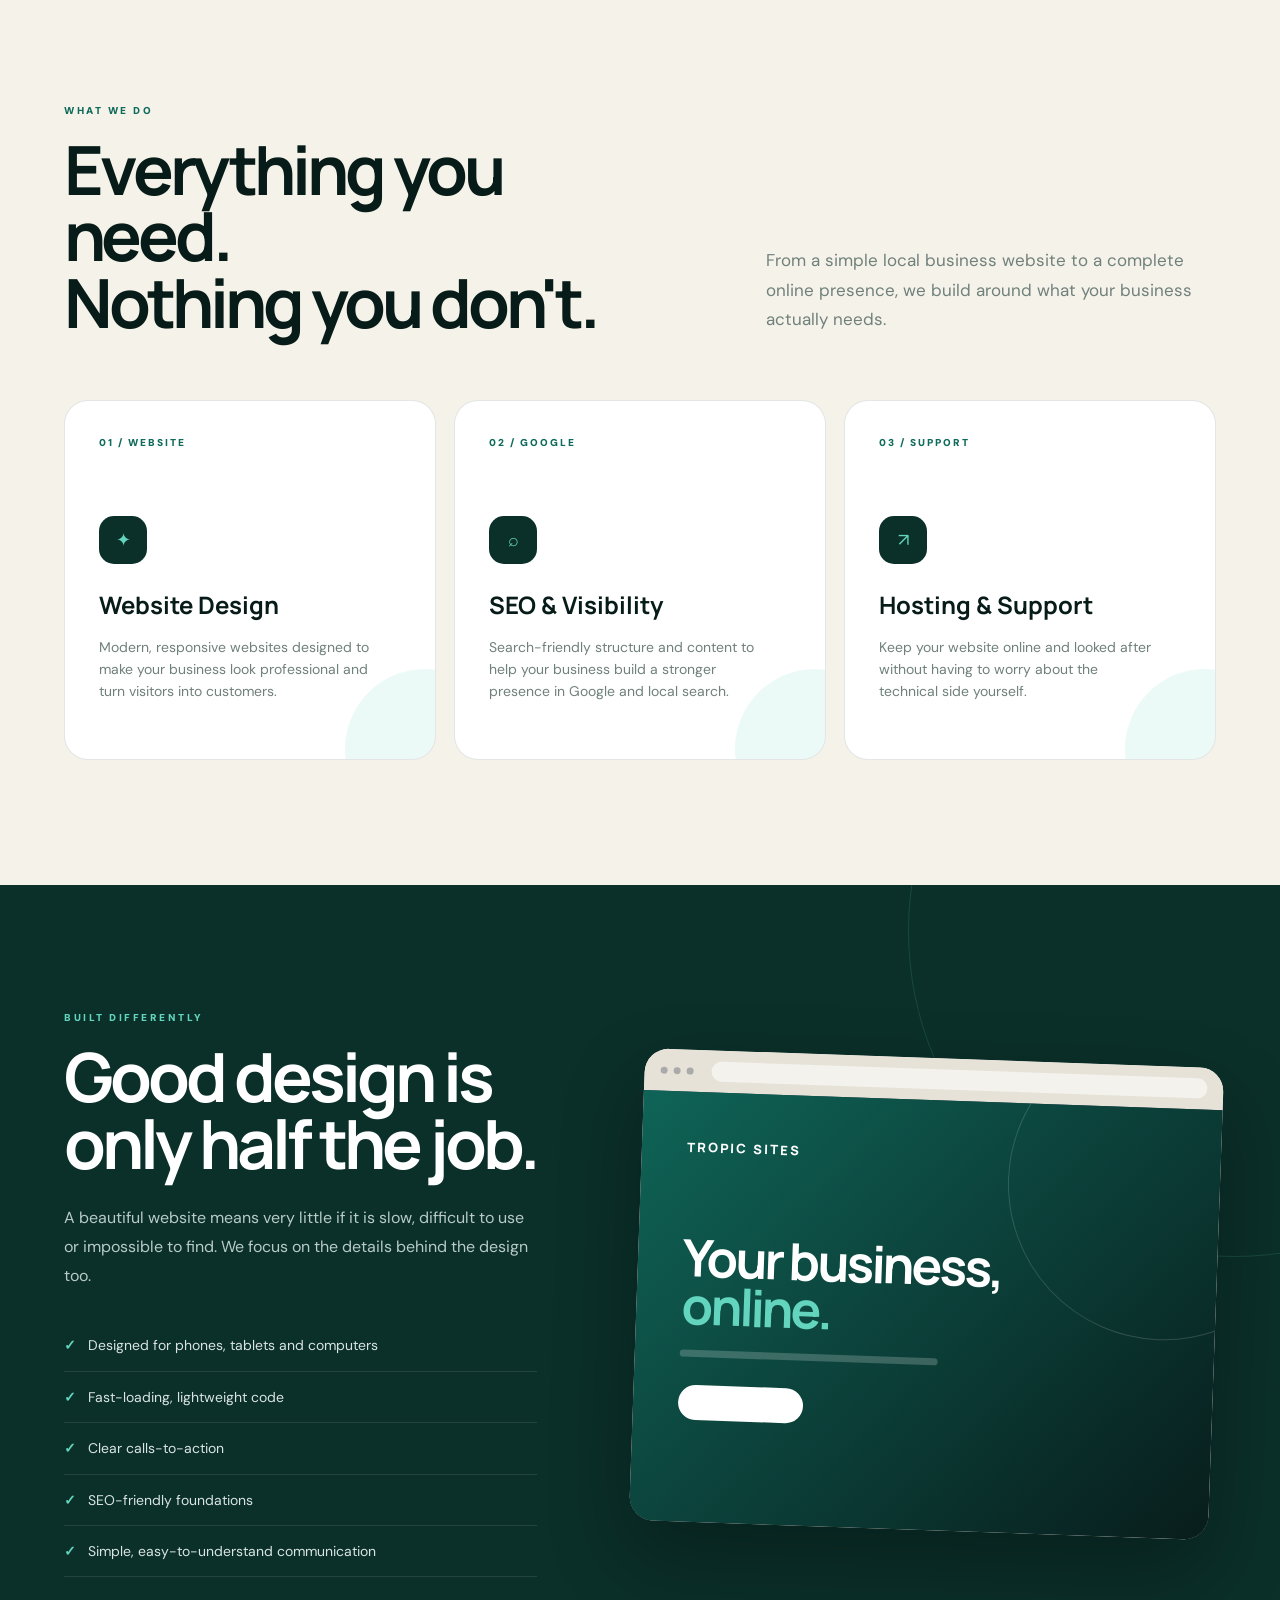
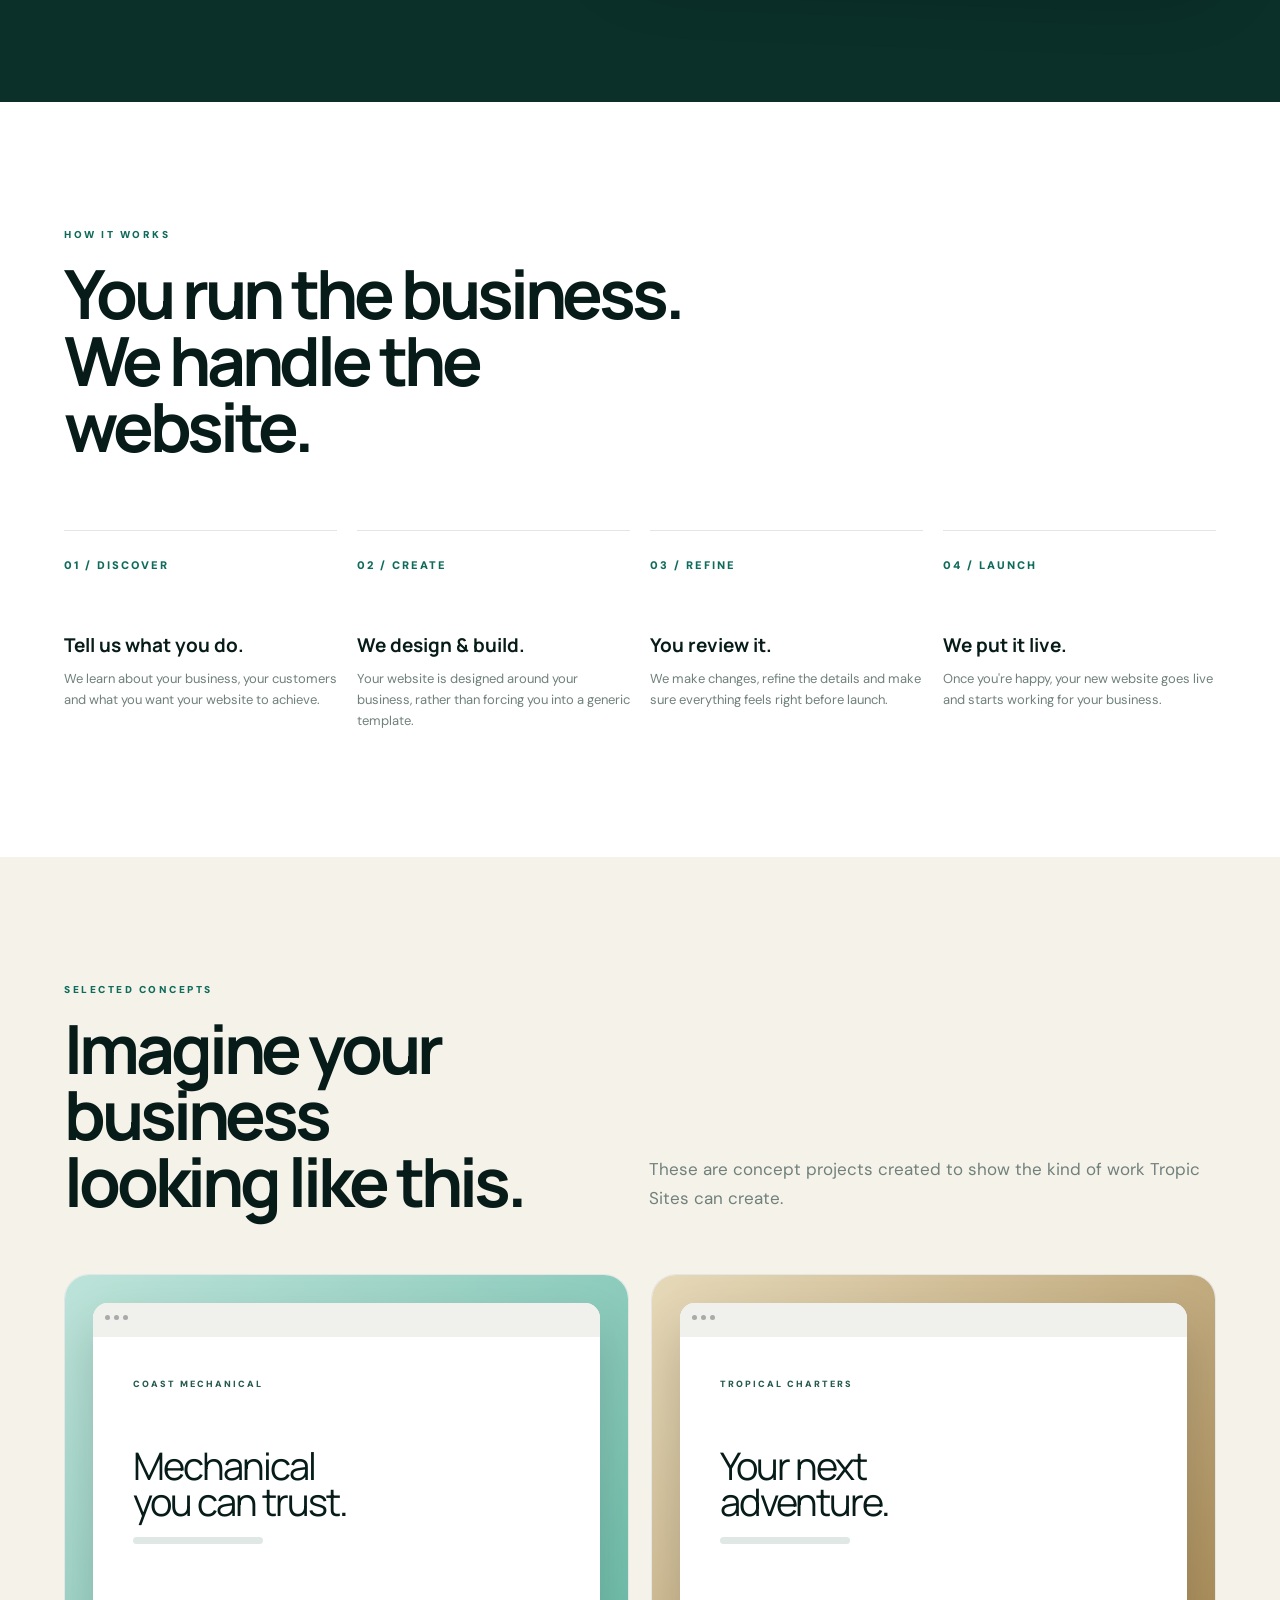
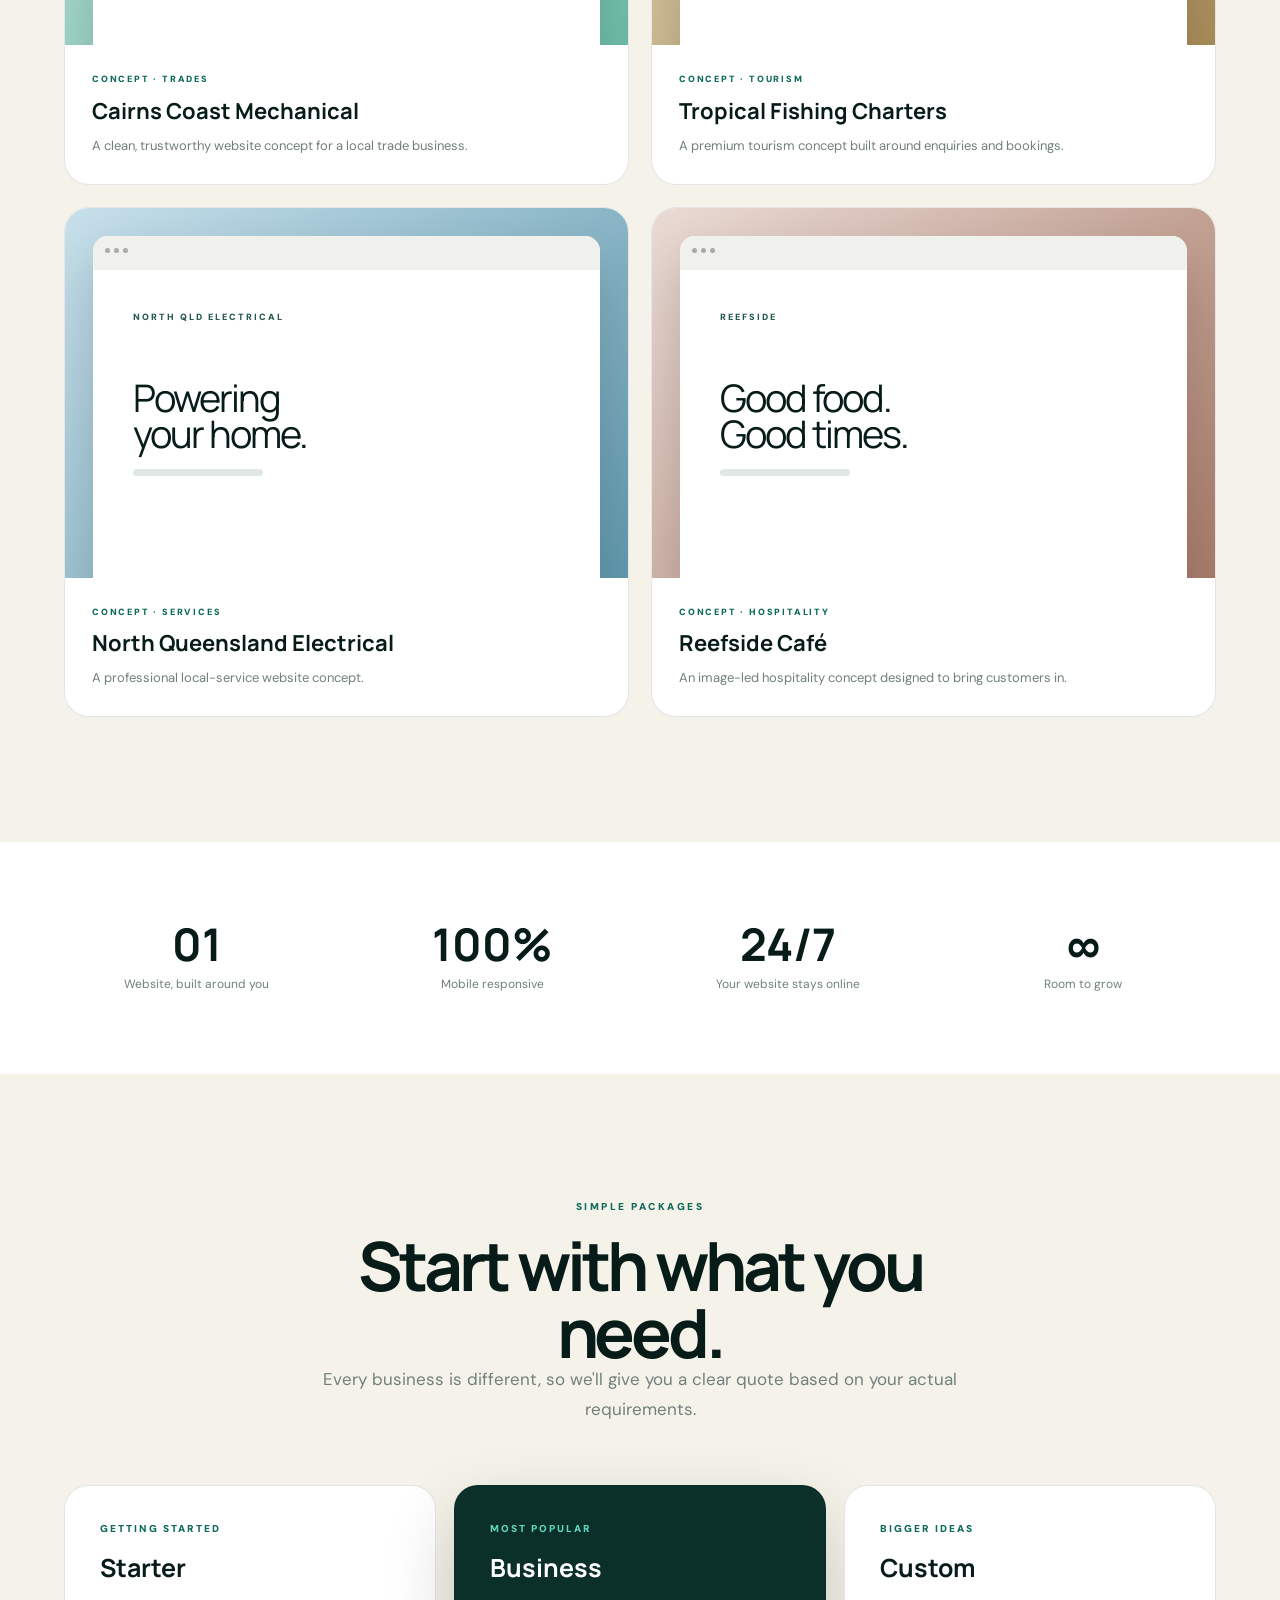
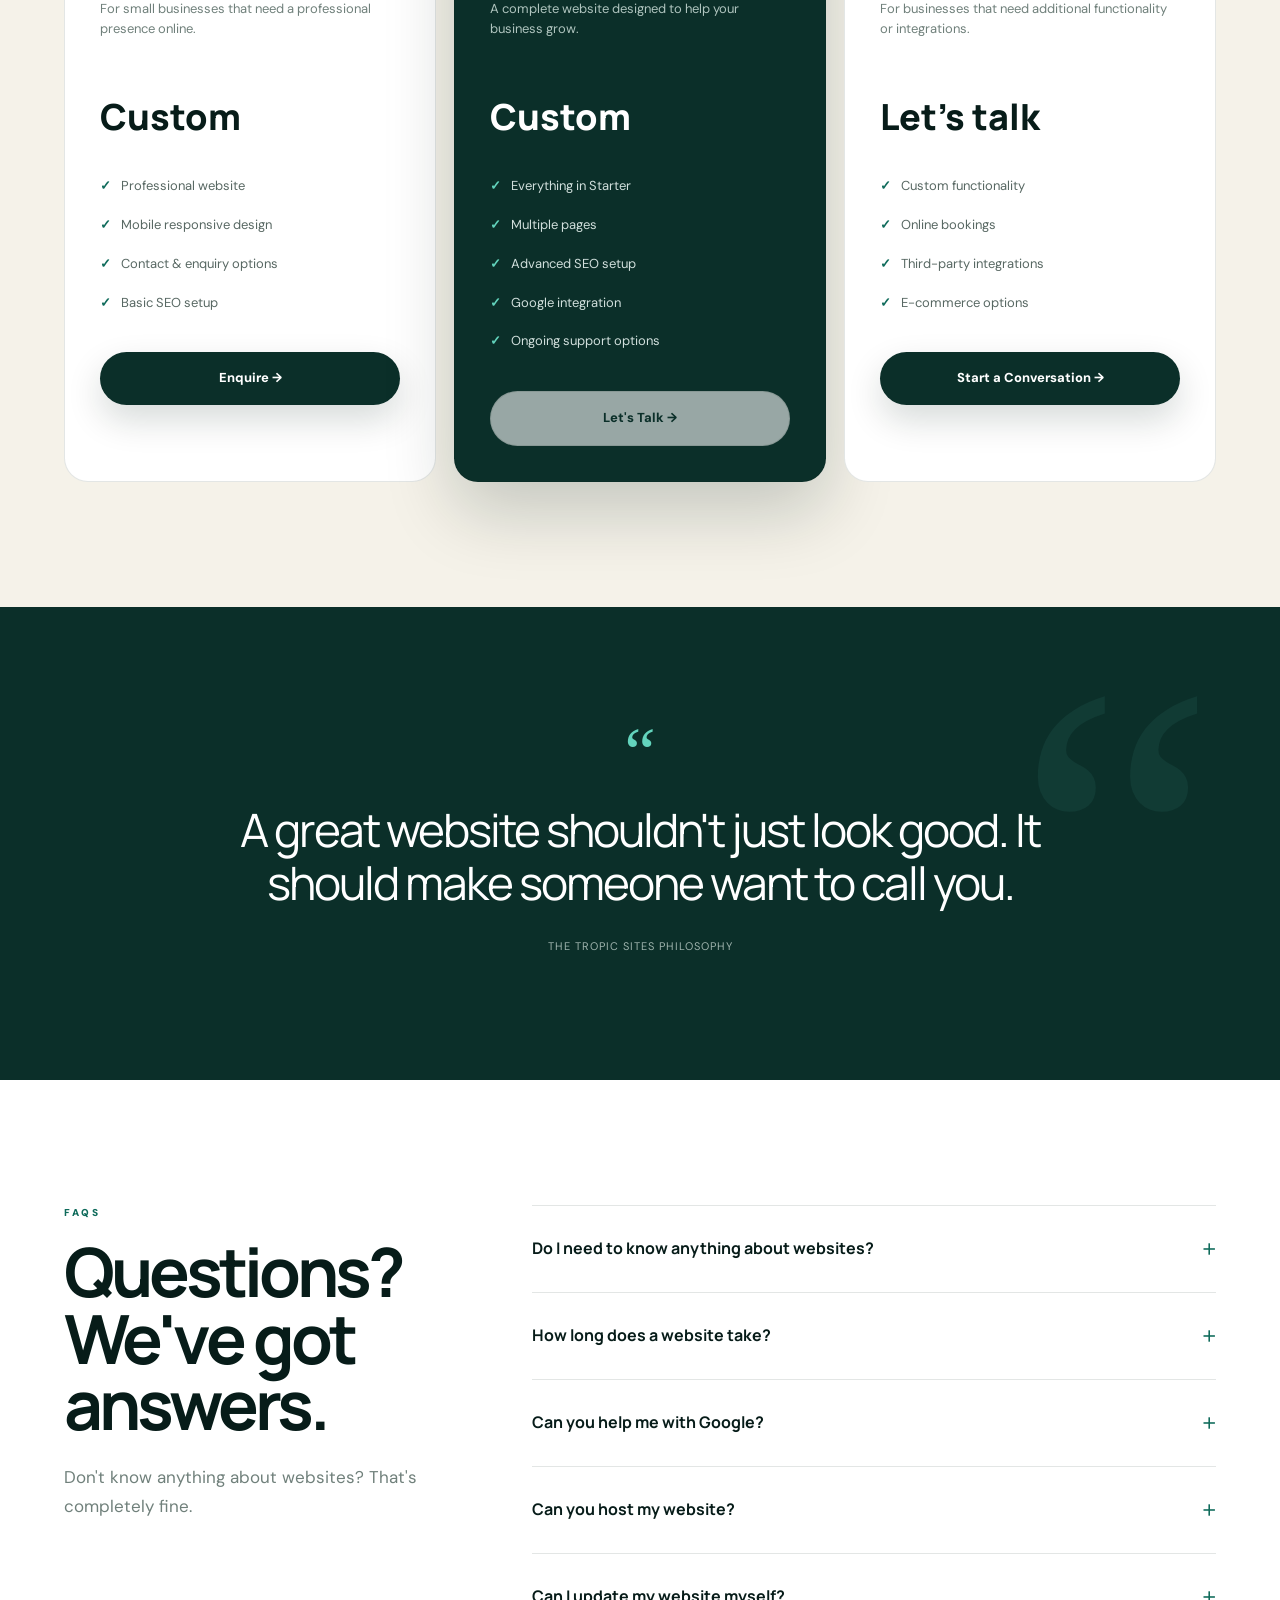
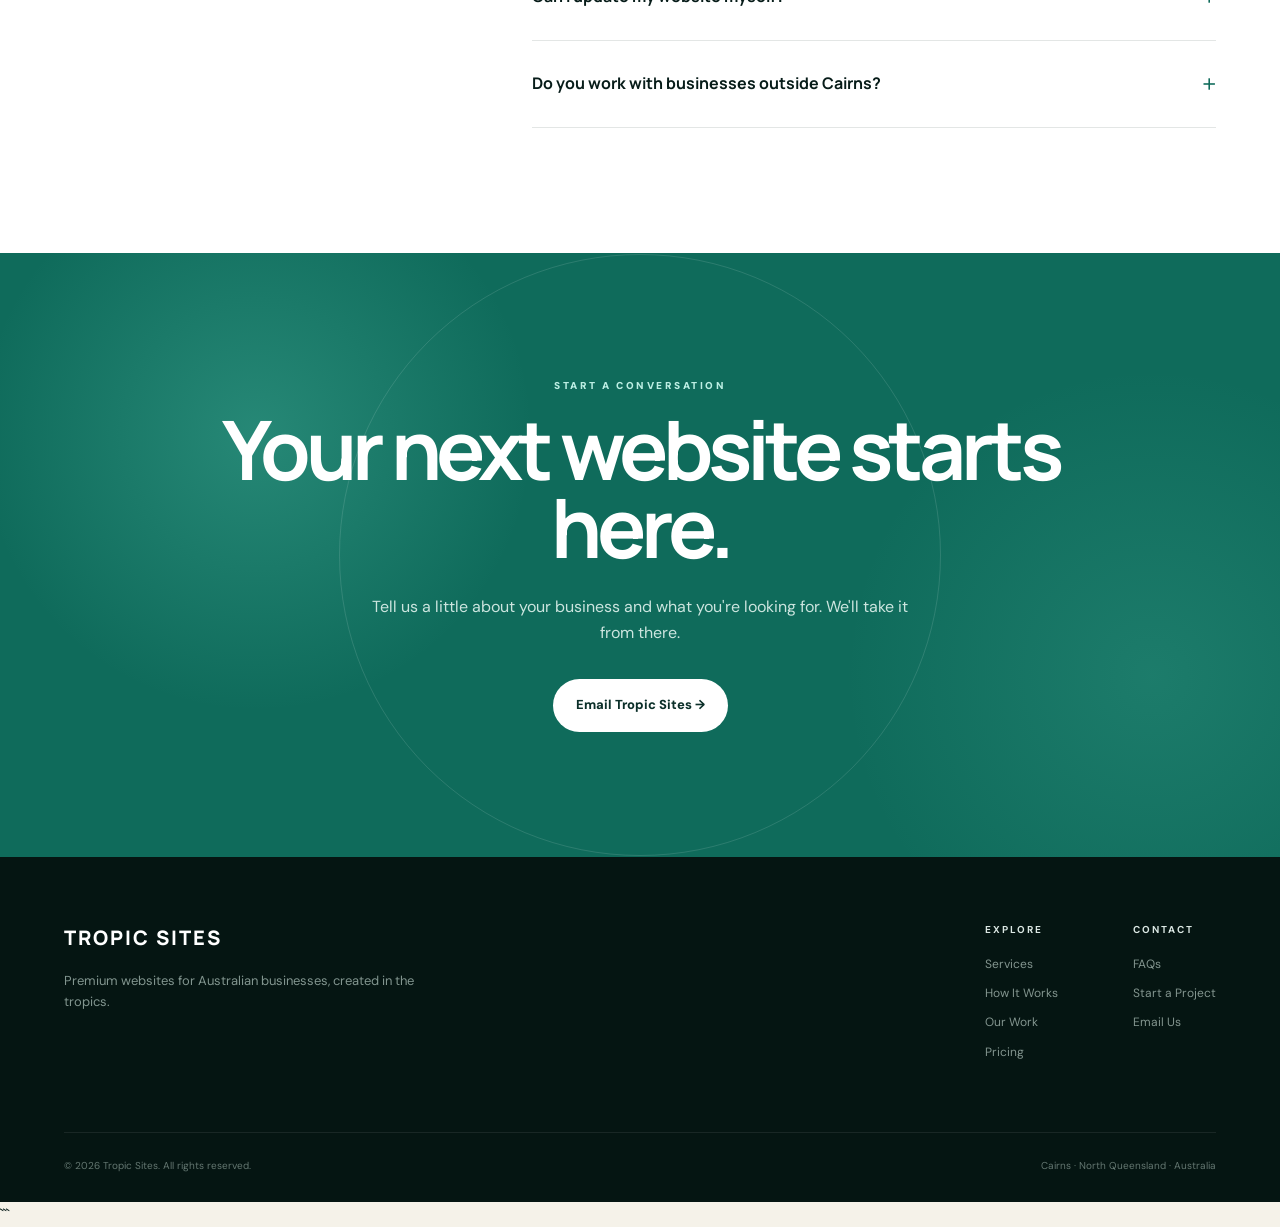
==== commit 9882ebe5: "Change greeting from 'Hello World' to 'Goodbye World'" ====
--- a/index.html
+++ b/index.html
@@ -2,1011 +2,1880 @@
 <!DOCTYPE html>
 <html lang="en">
 <head>
-    <meta charset="UTF-8">
-    <meta name="viewport" content="width=device-width, initial-scale=1.0">
-
-    <title>Tropic Sites | Premium Websites for Australian Businesses</title>
-
-    <meta name="description" content="Tropic Sites creates modern, high-performance websites for Australian small businesses. Website design, SEO, hosting and ongoing support.">
-
-    <meta name="theme-color" content="#0b2f29">
-
-    <style>
-        :root {
-            --green-dark: #0b2f29;
-            --green: #0f6b5b;
-            --green-light: #1d8b76;
-            --aqua: #54c7b1;
-            --cream: #f6f3eb;
-            --white: #ffffff;
-            --black: #10201d;
-            --grey: #687773;
-            --border: rgba(11, 47, 41, 0.12);
-        }
-
-        * {
-            margin: 0;
-            padding: 0;
-            box-sizing: border-box;
-        }
-
-        html {
-            scroll-behavior: smooth;
-        }
-
-        body {
-            font-family: Arial, Helvetica, sans-serif;
-            background: var(--cream);
-            color: var(--black);
-            line-height: 1.6;
-            overflow-x: hidden;
-        }
-
-        a {
-            color: inherit;
-            text-decoration: none;
-        }
-
-        .container {
-            width: min(1180px, 88%);
-            margin: 0 auto;
-        }
-
-        /* HEADER */
-
-        header {
-            position: sticky;
-            top: 0;
-            z-index: 1000;
-            background: rgba(246, 243, 235, 0.92);
-            backdrop-filter: blur(18px);
-            border-bottom: 1px solid var(--border);
-        }
-
-        .nav {
-            min-height: 78px;
-            display: flex;
-            align-items: center;
-            justify-content: space-between;
-        }
-
-        .logo {
-            font-size: 21px;
-            font-weight: 900;
-            letter-spacing: 1.5px;
-            color: var(--green-dark);
-        }
-
-        .logo span {
-            color: var(--green-light);
-        }
-
-        nav {
-            display: flex;
-            align-items: center;
-            gap: 32px;
-        }
-
-        nav a {
-            font-size: 14px;
-            font-weight: 700;
-            color: #42504d;
-            transition: color 0.2s ease;
-        }
-
-        nav a:hover {
-            color: var(--green);
-        }
-
-        .nav-button {
-            background: var(--green-dark);
-            color: white !important;
-            padding: 12px 19px;
-            border-radius: 100px;
-        }
-
-        .nav-button:hover {
-            background: var(--green);
-        }
-
-        /* HERO */
-
-        .hero {
-            min-height: 760px;
-            display: flex;
-            align-items: center;
-            position: relative;
-            overflow: hidden;
-            background:
-                radial-gradient(circle at 85% 20%, rgba(84, 199, 177, 0.25), transparent 28%),
-                linear-gradient(135deg, #f6f3eb 0%, #eaf4ef 100%);
-        }
-
-        .hero::after {
-            content: "";
-            position: absolute;
-            width: 650px;
-            height: 650px;
-            border-radius: 50%;
-            right: -280px;
-            bottom: -300px;
-            background: var(--aqua);
-            opacity: 0.12;
-        }
-
-        .hero-content {
-            position: relative;
-            z-index: 2;
-            max-width: 820px;
-        }
-
-        .eyebrow {
-            display: inline-flex;
-            align-items: center;
-            gap: 9px;
-            color: var(--green);
-            font-size: 12px;
-            font-weight: 900;
-            text-transform: uppercase;
-            letter-spacing: 2px;
-            margin-bottom: 25px;
-        }
-
-        .eyebrow::before {
-            content: "";
-            width: 30px;
-            height: 2px;
-            background: var(--aqua);
-        }
-
-        .hero h1 {
-            font-size: clamp(52px, 8vw, 96px);
-            line-height: 0.96;
-            letter-spacing: -5px;
-            max-width: 950px;
-            margin-bottom: 32px;
-        }
-
-        .hero h1 span {
-            color: var(--green);
-        }
-
-        .hero-text {
-            max-width: 640px;
-            font-size: 20px;
-            color: var(--grey);
-            margin-bottom: 38px;
-        }
-
-        .buttons {
-            display: flex;
-            align-items: center;
-            gap: 15px;
-            flex-wrap: wrap;
-        }
-
-        .button {
-            display: inline-flex;
-            align-items: center;
-            justify-content: center;
-            padding: 16px 25px;
-            border-radius: 100px;
-            background: var(--green-dark);
-            color: white;
-            font-size: 14px;
-            font-weight: 800;
-            transition: all 0.25s ease;
-        }
-
-        .button:hover {
-            transform: translateY(-3px);
-            background: var(--green);
-            box-shadow: 0 12px 30px rgba(11, 47, 41, 0.18);
-        }
-
-        .button.secondary {
-            background: transparent;
-            color: var(--green-dark);
-            border: 1px solid var(--border);
-        }
-
-        .button.secondary:hover {
-            background: white;
-        }
-
-        /* TRUST BAR */
-
-        .trust {
-            background: var(--green-dark);
-            color: white;
-            padding: 22px 0;
-        }
-
-        .trust-inner {
-            display: flex;
-            justify-content: center;
-            align-items: center;
-            gap: 45px;
-            flex-wrap: wrap;
-        }
-
-        .trust-item {
-            font-size: 11px;
-            font-weight: 800;
-            letter-spacing: 2px;
-            text-transform: uppercase;
-            color: #d6e2de;
-        }
-
-        .trust-dot {
-            width: 5px;
-            height: 5px;
-            background: var(--aqua);
-            border-radius: 50%;
-        }
-
-        /* GENERAL */
-
-        section {
-            padding: 115px 0;
-        }
-
-        .section-header {
-            max-width: 720px;
-            margin-bottom: 60px;
-        }
-
-        .section-header.center {
-            text-align: center;
-            margin-left: auto;
-            margin-right: auto;
-        }
-
-        .section-label {
-            color: var(--green);
-            font-size: 11px;
-            font-weight: 900;
-            text-transform: uppercase;
-            letter-spacing: 2px;
-            margin-bottom: 15px;
-        }
-
-        .section-header h2 {
-            font-size: clamp(38px, 5vw, 62px);
-            line-height: 1.02;
-            letter-spacing: -3px;
-            margin-bottom: 20px;
-        }
-
-        .section-header p {
-            color: var(--grey);
-            font-size: 18px;
-        }
-
-        /* SERVICES */
-
-        .services {
-            background: var(--white);
-        }
-
-        .service-grid {
-            display: grid;
-            grid-template-columns: repeat(3, 1fr);
-            gap: 20px;
-        }
-
-        .service-card {
-            border: 1px solid var(--border);
-            border-radius: 22px;
-            padding: 38px;
-            min-height: 300px;
-            transition: transform 0.25s ease, box-shadow 0.25s ease;
-            background: white;
-        }
-
-        .service-card:hover {
-            transform: translateY(-7px);
-            box-shadow: 0 25px 60px rgba(11, 47, 41, 0.09);
-        }
-
-        .service-number {
-            color: var(--aqua);
-            font-size: 13px;
-            font-weight: 900;
-            margin-bottom: 65px;
-        }
-
-        .service-card h3 {
-            font-size: 25px;
-            margin-bottom: 12px;
-        }
-
-        .service-card p {
-            color: var(--grey);
-            font-size: 15px;
-        }
-
-        /* PROCESS */
-
-        .process {
-            background: var(--cream);
-        }
-
-        .process-grid {
-            display: grid;
-            grid-template-columns: repeat(4, 1fr);
-            gap: 20px;
-        }
-
-        .process-card {
-            padding: 30px 0;
-            border-top: 1px solid var(--border);
-        }
-
-        .process-number {
-            font-size: 12px;
-            color: var(--green);
-            font-weight: 900;
-            margin-bottom: 35px;
-        }
-
-        .process-card h3 {
-            font-size: 20px;
-            margin-bottom: 10px;
-        }
-
-        .process-card p {
-            color: var(--grey);
-            font-size: 14px;
-        }
-
-        /* ABOUT */
-
-        .feature {
-            background: var(--green-dark);
-            color: white;
-        }
-
-        .feature-grid {
-            display: grid;
-            grid-template-columns: 1fr 1fr;
-            gap: 90px;
-            align-items: center;
-        }
-
-        .feature .section-label {
-            color: var(--aqua);
-        }
-
-        .feature h2 {
-            font-size: clamp(40px, 5vw, 65px);
-            line-height: 1;
-            letter-spacing: -3px;
-            margin-bottom: 25px;
-        }
-
-        .feature p {
-            color: #bdcdc8;
-            font-size: 17px;
-            margin-bottom: 25px;
-        }
-
-        .feature-list {
-            list-style: none;
-            margin-top: 30px;
-        }
-
-        .feature-list li {
-            padding: 14px 0;
-            border-bottom: 1px solid rgba(255,255,255,0.12);
-            color: #dce7e4;
-            font-size: 15px;
-        }
-
-        .feature-list li::before {
-            content: "✓";
-            color: var(--aqua);
-            font-weight: bold;
-            margin-right: 12px;
-        }
-
-        .visual {
-            min-height: 480px;
-            border-radius: 28px;
-            position: relative;
-            overflow: hidden;
-            background:
-                linear-gradient(145deg, rgba(15,107,91,0.5), rgba(4,25,22,0.8)),
-                radial-gradient(circle at 70% 30%, #49bfa9, transparent 25%),
-                linear-gradient(135deg, #16483e, #071c19);
-        }
-
-        .visual::before {
-            content: "";
-            position: absolute;
-            width: 320px;
-            height: 320px;
-            border: 1px solid rgba(255,255,255,0.15);
-            border-radius: 50%;
-            right: -80px;
-            top: -80px;
-        }
-
-        .visual::after {
-            content: "TROPIC";
-            position: absolute;
-            bottom: 35px;
-            left: 35px;
-            font-size: 70px;
-            font-weight: 900;
-            letter-spacing: -5px;
-            color: rgba(255,255,255,0.08);
-        }
-
-        /* WORK */
-
-        .work {
-            background: var(--white);
-        }
-
-        .work-grid {
-            display: grid;
-            grid-template-columns: repeat(2, 1fr);
-            gap: 25px;
-        }
-
-        .work-card {
-            border-radius: 24px;
-            overflow: hidden;
-            border: 1px solid var(--border);
-            background: var(--cream);
-        }
-
-        .work-preview {
-            height: 300px;
-            padding: 30px;
-            position: relative;
-            overflow: hidden;
-        }
-
-        .preview-one {
-            background: linear-gradient(135deg, #d9efe8, #8bc8b9);
-        }
-
-        .preview-two {
-            background: linear-gradient(135deg, #e8dfc9, #c8a96b);
-        }
-
-        .preview-three {
-            background: linear-gradient(135deg, #d9e9f1, #73aabd);
-        }
-
-        .preview-four {
-            background: linear-gradient(135deg, #e7ded9, #b88e78);
-        }
-
-        .browser {
-            position: absolute;
-            left: 30px;
-            right: 30px;
-            top: 35px;
-            bottom: -50px;
-            background: white;
-            border-radius: 12px 12px 0 0;
-            box-shadow: 0 20px 50px rgba(0,0,0,0.15);
-            padding: 15px;
-        }
-
-        .browser-bar {
-            width: 100%;
-            height: 8px;
-            background: #edf0ef;
-            border-radius: 20px;
-            margin-bottom: 20px;
-        }
-
-        .browser-content {
-            padding: 25px;
-        }
-
-        .browser-line {
-            height: 9px;
-            background: #dce5e2;
-            border-radius: 10px;
-            width: 65%;
-            margin-bottom: 10px;
-        }
-
-        .browser-line.short {
-            width: 40%;
-        }
-
-        .work-info {
-            padding: 28px;
-        }
-
-        .work-info span {
-            color: var(--green);
-            font-size: 10px;
-            font-weight: 900;
-            text-transform: uppercase;
-            letter-spacing: 1.5px;
-        }
-
-        .work-info h3 {
-            font-size: 24px;
-            margin: 7px 0;
-        }
-
-        .work-info p {
-            color: var(--grey);
-            font-size: 14px;
-        }
-
-        /* PRICING */
-
-        .pricing {
-            background: var(--cream);
-        }
-
-        .pricing-grid {
-            display: grid;
-            grid-template-columns: repeat(3, 1fr);
-            gap: 20px;
-        }
-
-        .price-card {
-            background: white;
-            border: 1px solid var(--border);
-            border-radius: 22px;
-            padding: 35px;
-        }
-
-        .price-card.featured {
-            background: var(--green-dark);
-            color: white;
-            transform: translateY(-10px);
-        }
-
-        .price-card h3 {
-            font-size: 21px;
-            margin-bottom: 10px;
-        }
-
-        .price-card .description {
-            color: var(--grey);
-            font-size: 14px;
-            min-height: 65px;
-            margin-bottom: 25px;
-        }
-
-        .featured .description {
-            color: #b7cbc6;
-        }
-
-        .price {
-            font-size: 38px;
-            font-weight: 900;
-            letter-spacing: -2px;
-            margin-bottom: 25px;
-        }
-
-        .price-list {
-            list-style: none;
-            margin-bottom: 30px;
-        }
-
-        .price-list li {
-            padding: 9px 0;
-            font-size: 13px;
-            color: #566460;
-        }
-
-        .featured .price-list li {
-            color: #d2dfdc;
-        }
-
-        .price-list li::before {
-            content: "✓";
-            color: var(--green-light);
-            margin-right: 10px;
-            font-weight: bold;
-        }
-
-        .featured .price-list li::before {
-            color: var(--aqua);
-        }
-
-        .price-card .button {
-            width: 100%;
-        }
-
-        /* FAQ */
-
-        .faq {
-            background: white;
-        }
-
-        .faq-list {
-            max-width: 850px;
-            margin: 0 auto;
-        }
-
-        details {
-            border-top: 1px solid var(--border);
-            padding: 24px 0;
-        }
-
-        details:last-child {
-            border-bottom: 1px solid var(--border);
-        }
-
-        summary {
-            cursor: pointer;
-            list-style: none;
-            font-size: 18px;
-            font-weight: 800;
-            display: flex;
-            justify-content: space-between;
-            align-items: center;
-        }
-
-        summary::-webkit-details-marker {
-            display: none;
-        }
-
-        summary::after {
-            content: "+";
-            font-size: 25px;
-            color: var(--green);
-            font-weight: 400;
-        }
-
-        details[open] summary::after {
-            content: "−";
-        }
-
-        details p {
-            padding-top: 15px;
-            max-width: 700px;
-            color: var(--grey);
-            font-size: 15px;
-        }
-
-        /* CTA */
-
-        .cta {
-            background:
-                radial-gradient(circle at 85% 20%, rgba(84, 199, 177, 0.3), transparent 25%),
-                var(--green);
-            color: white;
-            text-align: center;
-        }
-
-        .cta h2 {
-            font-size: clamp(45px, 6vw, 76px);
-            line-height: 0.98;
-            letter-spacing: -4px;
-            max-width: 850px;
-            margin: 0 auto 25px;
-        }
-
-        .cta p {
-            color: #d0e4df;
-            font-size: 18px;
-            margin-bottom: 35px;
-        }
-
-        .cta .button {
-            background: white;
-            color: var(--green-dark);
-        }
-
-        .cta .button:hover {
-            background: var(--cream);
-        }
-
-        /* FOOTER */
-
-        footer {
-            background: #071c19;
-            color: white;
-            padding: 60px 0 30px;
-        }
-
-        .footer-top {
-            display: flex;
-            justify-content: space-between;
-            gap: 50px;
-            padding-bottom: 55px;
-        }
-
-        .footer-logo {
-            font-size: 24px;
-            font-weight: 900;
-            letter-spacing: 1px;
-            margin-bottom: 15px;
-        }
-
-        .footer-text {
-            max-width: 350px;
-            color: #9fb0ac;
-            font-size: 14px;
-        }
-
-        .footer-links {
-            display: flex;
-            gap: 50px;
-        }
-
-        .footer-links a {
-            color: #bdccc9;
-            font-size: 13px;
-            margin-bottom: 10px;
-            display: block;
-        }
-
-        .footer-links a:hover {
-            color: white;
-        }
-
-        .footer-bottom {
-            border-top: 1px solid rgba(255,255,255,0.1);
-            padding-top: 25px;
-            color: #71837f;
-            font-size: 12px;
-            display: flex;
-            justify-content: space-between;
-            gap: 20px;
-        }
-
-        /* MOBILE */
-
-        @media (max-width: 900px) {
-
-            nav {
-                display: none;
-            }
-
-            .hero {
-                min-height: 680px;
-            }
-
-            .service-grid,
-            .pricing-grid {
-                grid-template-columns: 1fr;
-            }
-
-            .process-grid {
-                grid-template-columns: repeat(2, 1fr);
-            }
-
-            .feature-grid {
-                grid-template-columns: 1fr;
-                gap: 50px;
-            }
-
-            .work-grid {
-                grid-template-columns: 1fr;
-            }
-
-            .price-card.featured {
-                transform: none;
-            }
-
-            .footer-top {
-                flex-direction: column;
-            }
-        }
-
-        @media (max-width: 600px) {
-
-            section {
-                padding: 80px 0;
-            }
-
-            .container {
-                width: 90%;
-            }
-
-            .hero {
-                min-height: 650px;
-            }
-
-            .hero h1 {
-                font-size: 53px;
-                letter-spacing: -3px;
-            }
-
-            .hero-text {
-                font-size: 17px;
-            }
-
-            .trust-inner {
-                gap: 18px;
-            }
-
-            .trust-dot {
-                display: none;
-            }
-
-            .process-grid {
-                grid-template-columns: 1fr;
-            }
-
-            .visual {
-                min-height: 330px;
-            }
-
-            .work-preview {
-                height: 240px;
-            }
-
-            .browser {
-                left: 18px;
-                right: 18px;
-            }
-
-            .footer-links {
-                flex-direction: column;
-                gap: 10px;
-            }
-
-            .footer-bottom {
-                flex-direction: column;
-            }
-        }
-    </style>
+<meta charset="UTF-8">
+<meta name="viewport" content="width=device-width, initial-scale=1.0">
+
+<title>Tropic Sites | Premium Websites for Cairns & Australian Businesses</title>
+
+<meta name="description" content="Tropic Sites creates premium, modern websites for Cairns and Australian small businesses. Beautiful design, mobile-first development, SEO and ongoing support.">
+<meta name="theme-color" content="#071c19">
+
+<style>
+
+/* =========================================================
+   TROPIC SITES
+   Premium Tropical Agency Website
+   ========================================================= */
+
+@import url('https://fonts.googleapis.com/css2?family=DM+Sans:wght@400;500;600;700&family=Manrope:wght@500;600;700;800&display=swap');
+
+:root {
+    --ink: #071c19;
+    --deep: #0b2f29;
+    --green: #0f6b5b;
+    --mint: #63d4bd;
+    --aqua: #3ebda6;
+    --cream: #f5f2e9;
+    --sand: #e9dfca;
+    --white: #ffffff;
+    --muted: #70807b;
+    --line: rgba(7, 28, 25, .11);
+    --shadow: 0 30px 80px rgba(7, 28, 25, .12);
+}
+
+* {
+    margin: 0;
+    padding: 0;
+    box-sizing: border-box;
+}
+
+html {
+    scroll-behavior: smooth;
+}
+
+body {
+    font-family: "DM Sans", Arial, sans-serif;
+    background: var(--cream);
+    color: var(--ink);
+    line-height: 1.6;
+    overflow-x: hidden;
+}
+
+body.menu-open {
+    overflow: hidden;
+}
+
+a {
+    color: inherit;
+    text-decoration: none;
+}
+
+button {
+    font: inherit;
+}
+
+.container {
+    width: min(1180px, 90%);
+    margin: auto;
+}
+
+/* =========================================================
+   NAVIGATION
+   ========================================================= */
+
+.site-header {
+    position: fixed;
+    top: 0;
+    left: 0;
+    right: 0;
+    z-index: 999;
+    transition: .35s ease;
+}
+
+.site-header.scrolled {
+    background: rgba(245,242,233,.86);
+    backdrop-filter: blur(18px);
+    border-bottom: 1px solid var(--line);
+}
+
+.nav {
+    height: 86px;
+    display: flex;
+    align-items: center;
+    justify-content: space-between;
+}
+
+.logo {
+    display: inline-flex;
+    align-items: center;
+    gap: 10px;
+    font-family: "Manrope", sans-serif;
+    font-size: 19px;
+    font-weight: 800;
+    letter-spacing: 1.8px;
+}
+
+.logo-mark {
+    width: 34px;
+    height: 34px;
+    border-radius: 50%;
+    background: var(--deep);
+    color: var(--mint);
+    display: grid;
+    place-items: center;
+    font-size: 16px;
+    box-shadow: 0 8px 20px rgba(7,28,25,.14);
+}
+
+.logo span {
+    color: var(--green);
+}
+
+.nav-links {
+    display: flex;
+    align-items: center;
+    gap: 31px;
+}
+
+.nav-links a {
+    font-size: 13px;
+    font-weight: 700;
+    color: #40514c;
+    transition: .2s ease;
+}
+
+.nav-links a:hover {
+    color: var(--green);
+}
+
+.nav-cta {
+    background: var(--deep);
+    color: white !important;
+    padding: 12px 19px;
+    border-radius: 100px;
+}
+
+.nav-cta:hover {
+    background: var(--green) !important;
+}
+
+.menu-toggle {
+    display: none;
+    border: 0;
+    background: transparent;
+    width: 42px;
+    height: 42px;
+    cursor: pointer;
+}
+
+.menu-toggle span {
+    display: block;
+    width: 23px;
+    height: 2px;
+    margin: 5px auto;
+    background: var(--ink);
+    transition: .25s ease;
+}
+
+/* =========================================================
+   HERO
+   ========================================================= */
+
+.hero {
+    min-height: 900px;
+    position: relative;
+    display: flex;
+    align-items: center;
+    overflow: hidden;
+    background:
+        radial-gradient(circle at 85% 15%, rgba(99,212,189,.28), transparent 25%),
+        radial-gradient(circle at 8% 75%, rgba(62,189,166,.12), transparent 25%),
+        linear-gradient(135deg, #f7f4eb 0%, #e9f3ee 100%);
+}
+
+.hero-grid {
+    position: absolute;
+    inset: 0;
+    opacity: .18;
+    background-image:
+        linear-gradient(rgba(15,107,91,.14) 1px, transparent 1px),
+        linear-gradient(90deg, rgba(15,107,91,.14) 1px, transparent 1px);
+    background-size: 80px 80px;
+    mask-image: linear-gradient(to bottom, black, transparent 85%);
+}
+
+.hero-orb {
+    position: absolute;
+    border-radius: 50%;
+    pointer-events: none;
+}
+
+.orb-one {
+    width: 580px;
+    height: 580px;
+    right: -210px;
+    top: 90px;
+    border: 1px solid rgba(15,107,91,.15);
+    animation: float 8s ease-in-out infinite;
+}
+
+.orb-two {
+    width: 360px;
+    height: 360px;
+    right: -40px;
+    top: 200px;
+    border: 1px solid rgba(15,107,91,.12);
+    animation: float 10s ease-in-out infinite reverse;
+}
+
+.hero-content {
+    position: relative;
+    z-index: 3;
+    padding-top: 100px;
+    max-width: 850px;
+}
+
+.eyebrow {
+    display: inline-flex;
+    align-items: center;
+    gap: 10px;
+    margin-bottom: 28px;
+    color: var(--green);
+    text-transform: uppercase;
+    letter-spacing: 2.5px;
+    font-size: 11px;
+    font-weight: 800;
+}
+
+.eyebrow-dot {
+    width: 8px;
+    height: 8px;
+    border-radius: 50%;
+    background: var(--mint);
+    box-shadow: 0 0 0 7px rgba(99,212,189,.13);
+}
+
+.hero h1 {
+    font-family: "Manrope", sans-serif;
+    font-size: clamp(56px, 8vw, 104px);
+    line-height: .91;
+    letter-spacing: -6px;
+    max-width: 950px;
+    margin-bottom: 34px;
+}
+
+.hero h1 .accent {
+    color: var(--green);
+    display: block;
+}
+
+.hero-description {
+    max-width: 620px;
+    color: #60716c;
+    font-size: 19px;
+    line-height: 1.7;
+    margin-bottom: 38px;
+}
+
+.hero-buttons {
+    display: flex;
+    flex-wrap: wrap;
+    gap: 13px;
+}
+
+.button {
+    display: inline-flex;
+    align-items: center;
+    justify-content: center;
+    gap: 9px;
+    padding: 16px 23px;
+    border-radius: 100px;
+    font-size: 13px;
+    font-weight: 800;
+    transition: .3s ease;
+}
+
+.button-primary {
+    color: white;
+    background: var(--deep);
+    box-shadow: 0 15px 35px rgba(7,28,25,.16);
+}
+
+.button-primary:hover {
+    transform: translateY(-3px);
+    background: var(--green);
+    box-shadow: 0 20px 45px rgba(7,28,25,.22);
+}
+
+.button-light {
+    color: var(--deep);
+    background: rgba(255,255,255,.58);
+    border: 1px solid var(--line);
+}
+
+.button-light:hover {
+    transform: translateY(-3px);
+    background: white;
+}
+
+.hero-note {
+    margin-top: 23px;
+    font-size: 11px;
+    color: #82908c;
+    display: flex;
+    align-items: center;
+    gap: 9px;
+}
+
+.hero-note::before {
+    content: "✓";
+    color: var(--green);
+    font-weight: 900;
+}
+
+/* floating card */
+
+.hero-card {
+    position: absolute;
+    right: 7%;
+    bottom: 115px;
+    width: 290px;
+    padding: 23px;
+    border-radius: 23px;
+    background: rgba(255,255,255,.73);
+    backdrop-filter: blur(18px);
+    border: 1px solid rgba(255,255,255,.8);
+    box-shadow: var(--shadow);
+    z-index: 4;
+    animation: cardFloat 7s ease-in-out infinite;
+}
+
+.hero-card-top {
+    display: flex;
+    align-items: center;
+    justify-content: space-between;
+    margin-bottom: 25px;
+}
+
+.status {
+    display: flex;
+    align-items: center;
+    gap: 8px;
+    font-size: 10px;
+    text-transform: uppercase;
+    letter-spacing: 1.5px;
+    font-weight: 800;
+    color: var(--green);
+}
+
+.status i {
+    width: 7px;
+    height: 7px;
+    border-radius: 50%;
+    background: #43c87d;
+}
+
+.hero-card-number {
+    font-family: "Manrope", sans-serif;
+    font-size: 54px;
+    font-weight: 800;
+    line-height: 1;
+    color: var(--deep);
+}
+
+.hero-card p {
+    margin-top: 9px;
+    color: var(--muted);
+    font-size: 12px;
+}
+
+/* =========================================================
+   TICKER
+   ========================================================= */
+
+.ticker {
+    background: var(--deep);
+    color: white;
+    overflow: hidden;
+    border-top: 1px solid rgba(255,255,255,.05);
+    border-bottom: 1px solid rgba(255,255,255,.05);
+}
+
+.ticker-track {
+    min-height: 66px;
+    display: flex;
+    align-items: center;
+    justify-content: center;
+    gap: 34px;
+    flex-wrap: wrap;
+}
+
+.ticker-item {
+    color: #c7d8d3;
+    font-size: 10px;
+    font-weight: 800;
+    letter-spacing: 2px;
+    text-transform: uppercase;
+}
+
+.ticker-dot {
+    width: 5px;
+    height: 5px;
+    border-radius: 50%;
+    background: var(--mint);
+}
+
+/* =========================================================
+   GENERAL
+   ========================================================= */
+
+section {
+    padding: 125px 0;
+}
+
+.section-kicker {
+    color: var(--green);
+    font-size: 10px;
+    font-weight: 900;
+    text-transform: uppercase;
+    letter-spacing: 2.5px;
+    margin-bottom: 17px;
+}
+
+.section-title {
+    font-family: "Manrope", sans-serif;
+    font-size: clamp(40px, 5.3vw, 68px);
+    line-height: .98;
+    letter-spacing: -4px;
+}
+
+.section-copy {
+    color: var(--muted);
+    font-size: 17px;
+    line-height: 1.75;
+}
+
+.center {
+    text-align: center;
+}
+
+/* =========================================================
+   INTRO
+   ========================================================= */
+
+.intro {
+    background: white;
+}
+
+.intro-layout {
+    display: grid;
+    grid-template-columns: .8fr 1.2fr;
+    gap: 100px;
+    align-items: end;
+}
+
+.intro-copy {
+    max-width: 700px;
+}
+
+.intro-copy .section-title {
+    margin-bottom: 28px;
+}
+
+.intro-copy .section-copy {
+    max-width: 650px;
+}
+
+.intro-badge {
+    justify-self: end;
+    width: 240px;
+    height: 240px;
+    border-radius: 50%;
+    background: var(--cream);
+    border: 1px solid var(--line);
+    display: grid;
+    place-items: center;
+    text-align: center;
+    position: relative;
+}
+
+.intro-badge::before {
+    content: "";
+    position: absolute;
+    inset: 15px;
+    border-radius: 50%;
+    border: 1px dashed rgba(15,107,91,.3);
+}
+
+.intro-badge strong {
+    font-family: "Manrope";
+    font-size: 21px;
+    max-width: 130px;
+    line-height: 1.1;
+}
+
+/* =========================================================
+   SERVICES
+   ========================================================= */
+
+.services {
+    background: var(--cream);
+}
+
+.services-head {
+    display: grid;
+    grid-template-columns: 1fr .8fr;
+    gap: 80px;
+    align-items: end;
+    margin-bottom: 65px;
+}
+
+.services-head .section-copy {
+    max-width: 450px;
+    justify-self: end;
+}
+
+.service-grid {
+    display: grid;
+    grid-template-columns: repeat(3,1fr);
+    gap: 18px;
+}
+
+.service-card {
+    position: relative;
+    min-height: 360px;
+    padding: 34px;
+    border-radius: 24px;
+    background: white;
+    border: 1px solid var(--line);
+    overflow: hidden;
+    transition: .35s ease;
+}
+
+.service-card:hover {
+    transform: translateY(-8px);
+    box-shadow: var(--shadow);
+}
+
+.service-card::after {
+    content: "";
+    position: absolute;
+    width: 160px;
+    height: 160px;
+    border-radius: 50%;
+    right: -70px;
+    bottom: -70px;
+    background: rgba(99,212,189,.12);
+}
+
+.service-number {
+    font-size: 10px;
+    letter-spacing: 2px;
+    font-weight: 900;
+    color: var(--green);
+}
+
+.service-icon {
+    margin-top: 65px;
+    width: 48px;
+    height: 48px;
+    border-radius: 15px;
+    background: var(--deep);
+    color: var(--mint);
+    display: grid;
+    place-items: center;
+    font-size: 18px;
+}
+
+.service-card h3 {
+    font-family: "Manrope";
+    font-size: 24px;
+    margin: 22px 0 11px;
+}
+
+.service-card p {
+    color: var(--muted);
+    font-size: 14px;
+    max-width: 280px;
+}
+
+/* =========================================================
+   FEATURE
+   ========================================================= */
+
+.feature {
+    background: var(--deep);
+    color: white;
+    position: relative;
+    overflow: hidden;
+}
+
+.feature::before {
+    content: "";
+    position: absolute;
+    width: 650px;
+    height: 650px;
+    border-radius: 50%;
+    right: -280px;
+    top: -280px;
+    border: 1px solid rgba(99,212,189,.15);
+}
+
+.feature-layout {
+    display: grid;
+    grid-template-columns: .9fr 1.1fr;
+    gap: 100px;
+    align-items: center;
+}
+
+.feature .section-kicker {
+    color: var(--mint);
+}
+
+.feature .section-title {
+    margin-bottom: 28px;
+}
+
+.feature-copy {
+    color: #b8cbc6;
+    font-size: 16px;
+    line-height: 1.8;
+    margin-bottom: 30px;
+}
+
+.check-list {
+    list-style: none;
+}
+
+.check-list li {
+    padding: 14px 0;
+    border-bottom: 1px solid rgba(255,255,255,.1);
+    color: #d9e5e2;
+    font-size: 14px;
+}
+
+.check-list li::before {
+    content: "✓";
+    color: var(--mint);
+    margin-right: 12px;
+    font-weight: 900;
+}
+
+/* browser mockup */
+
+.browser-window {
+    border-radius: 24px;
+    overflow: hidden;
+    background: #f6f3eb;
+    box-shadow: 0 35px 80px rgba(0,0,0,.28);
+    transform: rotate(2deg);
+    transition: .5s ease;
+}
+
+.browser-window:hover {
+    transform: rotate(0deg) translateY(-5px);
+}
+
+.browser-top {
+    height: 42px;
+    background: #e6e2d8;
+    display: flex;
+    align-items: center;
+    padding: 0 16px;
+    gap: 6px;
+}
+
+.browser-top span {
+    width: 7px;
+    height: 7px;
+    border-radius: 50%;
+    background: #aaa;
+}
+
+.browser-address {
+    margin-left: 12px;
+    flex: 1;
+    height: 20px;
+    border-radius: 20px;
+    background: rgba(255,255,255,.55);
+}
+
+.browser-page {
+    min-height: 430px;
+    background:
+        linear-gradient(135deg, rgba(15,107,91,.9), rgba(7,28,25,.9)),
+        #123;
+    padding: 45px;
+    position: relative;
+    overflow: hidden;
+}
+
+.browser-page::after {
+    content: "";
+    position: absolute;
+    width: 310px;
+    height: 310px;
+    right: -100px;
+    top: -80px;
+    border-radius: 50%;
+    border: 1px solid rgba(255,255,255,.15);
+}
+
+.mock-logo {
+    color: white;
+    font-family: "Manrope";
+    font-weight: 800;
+    font-size: 13px;
+    letter-spacing: 2px;
+}
+
+.mock-content {
+    margin-top: 75px;
+    max-width: 430px;
+}
+
+.mock-content h3 {
+    font-family: "Manrope";
+    color: white;
+    font-size: clamp(35px,4vw,55px);
+    line-height: .95;
+    letter-spacing: -3px;
+}
+
+.mock-content h3 span {
+    color: var(--mint);
+}
+
+.mock-line {
+    height: 7px;
+    border-radius: 20px;
+    background: rgba(255,255,255,.2);
+    margin-top: 20px;
+    width: 60%;
+}
+
+.mock-button {
+    margin-top: 28px;
+    width: 125px;
+    height: 35px;
+    border-radius: 30px;
+    background: white;
+}
+
+/* =========================================================
+   PROCESS
+   ========================================================= */
+
+.process {
+    background: white;
+}
+
+.process-head {
+    max-width: 650px;
+    margin-bottom: 70px;
+}
+
+.process-grid {
+    display: grid;
+    grid-template-columns: repeat(4,1fr);
+    gap: 20px;
+}
+
+.process-card {
+    border-top: 1px solid var(--line);
+    padding-top: 26px;
+}
+
+.process-num {
+    color: var(--green);
+    font-size: 11px;
+    font-weight: 900;
+    letter-spacing: 2px;
+    margin-bottom: 60px;
+}
+
+.process-card h3 {
+    font-family: "Manrope";
+    font-size: 19px;
+    line-height: 1.2;
+    margin-bottom: 12px;
+}
+
+.process-card p {
+    color: var(--muted);
+    font-size: 13px;
+}
+
+/* =========================================================
+   PORTFOLIO
+   ========================================================= */
+
+.portfolio {
+    background: var(--cream);
+}
+
+.portfolio-head {
+    display: flex;
+    align-items: end;
+    justify-content: space-between;
+    gap: 50px;
+    margin-bottom: 60px;
+}
+
+.portfolio-head > div:last-child {
+    max-width: 390px;
+}
+
+.portfolio-grid {
+    display: grid;
+    grid-template-columns: repeat(2,1fr);
+    gap: 22px;
+}
+
+.project {
+    border-radius: 25px;
+    overflow: hidden;
+    border: 1px solid var(--line);
+    background: white;
+    transition: .35s ease;
+}
+
+.project:hover {
+    transform: translateY(-7px);
+    box-shadow: var(--shadow);
+}
+
+.project-preview {
+    height: 370px;
+    position: relative;
+    padding: 27px;
+    overflow: hidden;
+}
+
+.project:nth-child(1) .project-preview {
+    background: linear-gradient(135deg,#bde3d9,#6dbca9);
+}
+
+.project:nth-child(2) .project-preview {
+    background: linear-gradient(135deg,#e6d9b9,#a98c58);
+}
+
+.project:nth-child(3) .project-preview {
+    background: linear-gradient(135deg,#c7e0eb,#6098ad);
+}
+
+.project:nth-child(4) .project-preview {
+    background: linear-gradient(135deg,#eadbd5,#a87b69);
+}
+
+.project-browser {
+    position: absolute;
+    left: 28px;
+    right: 28px;
+    top: 28px;
+    bottom: -45px;
+    border-radius: 15px 15px 0 0;
+    background: white;
+    box-shadow: 0 25px 50px rgba(0,0,0,.16);
+    overflow: hidden;
+}
+
+.project-browser-bar {
+    height: 34px;
+    background: #f0f0ed;
+    padding: 12px;
+    display: flex;
+    gap: 4px;
+}
+
+.project-browser-bar i {
+    width: 5px;
+    height: 5px;
+    background: #aaa;
+    border-radius: 50%;
+}
+
+.project-screen {
+    padding: 40px;
+}
+
+.screen-brand {
+    font-size: 9px;
+    font-weight: 900;
+    letter-spacing: 2px;
+    color: #285b50;
+}
+
+.screen-title {
+    font-family: "Manrope";
+    font-size: 38px;
+    line-height: .95;
+    letter-spacing: -2px;
+    margin-top: 55px;
+    max-width: 250px;
+}
+
+.screen-bar {
+    height: 7px;
+    width: 130px;
+    border-radius: 10px;
+    background: #dfe8e5;
+    margin-top: 18px;
+}
+
+.project-info {
+    padding: 27px;
+}
+
+.project-tag {
+    color: var(--green);
+    text-transform: uppercase;
+    font-size: 9px;
+    font-weight: 900;
+    letter-spacing: 1.8px;
+}
+
+.project-info h3 {
+    font-family: "Manrope";
+    font-size: 22px;
+    margin: 7px 0;
+}
+
+.project-info p {
+    color: var(--muted);
+    font-size: 13px;
+}
+
+/* =========================================================
+   STATS
+   ========================================================= */
+
+.stats {
+    background: white;
+    padding: 80px 0;
+}
+
+.stats-grid {
+    display: grid;
+    grid-template-columns: repeat(4,1fr);
+    gap: 30px;
+}
+
+.stat {
+    text-align: center;
+}
+
+.stat strong {
+    font-family: "Manrope";
+    font-size: 45px;
+    line-height: 1;
+}
+
+.stat span {
+    display: block;
+    margin-top: 8px;
+    color: var(--muted);
+    font-size: 12px;
+}
+
+/* =========================================================
+   PRICING
+   ========================================================= */
+
+.pricing {
+    background: var(--cream);
+}
+
+.pricing-head {
+    max-width: 700px;
+    margin: 0 auto 60px;
+}
+
+.price-grid {
+    display: grid;
+    grid-template-columns: repeat(3,1fr);
+    gap: 18px;
+}
+
+.price-card {
+    padding: 35px;
+    border-radius: 24px;
+    background: white;
+    border: 1px solid var(--line);
+}
+
+.price-card.featured {
+    background: var(--deep);
+    color: white;
+    transform: translateY(-12px);
+    box-shadow: 0 30px 70px rgba(7,28,25,.2);
+}
+
+.price-label {
+    color: var(--green);
+    font-size: 10px;
+    text-transform: uppercase;
+    letter-spacing: 2px;
+    font-weight: 900;
+}
+
+.featured .price-label {
+    color: var(--mint);
+}
+
+.price-card h3 {
+    font-family: "Manrope";
+    font-size: 25px;
+    margin: 11px 0;
+}
+
+.price-description {
+    min-height: 67px;
+    color: var(--muted);
+    font-size: 13px;
+}
+
+.featured .price-description {
+    color: #afc4be;
+}
+
+.price-amount {
+    font-family: "Manrope";
+    font-size: 36px;
+    font-weight: 800;
+    margin: 22px 0;
+}
+
+.price-list {
+    list-style: none;
+    margin-bottom: 30px;
+}
+
+.price-list li {
+    color: #586863;
+    padding: 9px 0;
+    font-size: 13px;
+}
+
+.featured .price-list li {
+    color: #d1dfdc;
+}
+
+.price-list li::before {
+    content: "✓";
+    color: var(--green);
+    font-weight: 900;
+    margin-right: 10px;
+}
+
+.featured .price-list li::before {
+    color: var(--mint);
+}
+
+.full-button {
+    width: 100%;
+}
+
+/* =========================================================
+   TESTIMONIAL
+   ========================================================= */
+
+.testimonial {
+    background: var(--deep);
+    color: white;
+    position: relative;
+    overflow: hidden;
+}
+
+.testimonial::before {
+    content: "“";
+    position: absolute;
+    font-family: Georgia, serif;
+    font-size: 450px;
+    line-height: .7;
+    color: rgba(99,212,189,.07);
+    right: 5%;
+    top: 80px;
+}
+
+.quote {
+    max-width: 880px;
+    margin: auto;
+    text-align: center;
+    position: relative;
+    z-index: 2;
+}
+
+.quote-mark {
+    color: var(--mint);
+    font-family: Georgia, serif;
+    font-size: 70px;
+    line-height: .6;
+    margin-bottom: 30px;
+}
+
+.quote-text {
+    font-family: "Manrope";
+    font-size: clamp(27px,4vw,46px);
+    line-height: 1.15;
+    letter-spacing: -2px;
+}
+
+.quote-note {
+    margin-top: 28px;
+    color: #9eb3ad;
+    font-size: 11px;
+    letter-spacing: 1px;
+    text-transform: uppercase;
+}
+
+/* =========================================================
+   FAQ
+   ========================================================= */
+
+.faq {
+    background: white;
+}
+
+.faq-layout {
+    display: grid;
+    grid-template-columns: .7fr 1.3fr;
+    gap: 100px;
+}
+
+.faq-list {
+    max-width: 750px;
+    justify-self: end;
+    width: 100%;
+}
+
+details {
+    border-top: 1px solid var(--line);
+    padding: 23px 0;
+}
+
+details:last-child {
+    border-bottom: 1px solid var(--line);
+}
+
+summary {
+    list-style: none;
+    cursor: pointer;
+    display: flex;
+    align-items: center;
+    justify-content: space-between;
+    gap: 20px;
+    font-family: "Manrope";
+    font-weight: 700;
+    font-size: 16px;
+}
+
+summary::-webkit-details-marker {
+    display: none;
+}
+
+summary::after {
+    content: "+";
+    color: var(--green);
+    font-size: 25px;
+    font-weight: 400;
+}
+
+details[open] summary::after {
+    content: "−";
+}
+
+details p {
+    color: var(--muted);
+    font-size: 14px;
+    max-width: 650px;
+    padding-top: 15px;
+}
+
+/* =========================================================
+   CTA
+   ========================================================= */
+
+.cta {
+    background:
+        radial-gradient(circle at 20% 30%, rgba(99,212,189,.28), transparent 25%),
+        radial-gradient(circle at 90% 70%, rgba(99,212,189,.16), transparent 25%),
+        var(--green);
+    color: white;
+    text-align: center;
+    position: relative;
+    overflow: hidden;
+}
+
+.cta::before {
+    content: "";
+    position: absolute;
+    width: 600px;
+    height: 600px;
+    border-radius: 50%;
+    border: 1px solid rgba(255,255,255,.12);
+    left: 50%;
+    top: 50%;
+    transform: translate(-50%,-50%);
+}
+
+.cta-content {
+    position: relative;
+    z-index: 2;
+}
+
+.cta .section-kicker {
+    color: #bceee3;
+}
+
+.cta h2 {
+    font-family: "Manrope";
+    font-size: clamp(48px,6.5vw,82px);
+    line-height: .95;
+    letter-spacing: -5px;
+    max-width: 900px;
+    margin: 0 auto 27px;
+}
+
+.cta p {
+    color: #cce5df;
+    max-width: 550px;
+    margin: auto auto 34px;
+}
+
+.cta .button {
+    background: white;
+    color: var(--deep);
+}
+
+.cta .button:hover {
+    background: var(--cream);
+}
+
+/* =========================================================
+   FOOTER
+   ========================================================= */
+
+footer {
+    background: #051512;
+    color: white;
+    padding: 65px 0 28px;
+}
+
+.footer-main {
+    display: flex;
+    justify-content: space-between;
+    gap: 80px;
+    padding-bottom: 60px;
+}
+
+.footer-brand {
+    max-width: 360px;
+}
+
+.footer-logo {
+    font-family: "Manrope";
+    font-weight: 800;
+    letter-spacing: 2px;
+    font-size: 20px;
+    margin-bottom: 17px;
+}
+
+.footer-brand p {
+    color: #82958f;
+    font-size: 13px;
+}
+
+.footer-columns {
+    display: flex;
+    gap: 75px;
+}
+
+.footer-column h4 {
+    color: #dbe7e3;
+    font-size: 10px;
+    text-transform: uppercase;
+    letter-spacing: 2px;
+    margin-bottom: 17px;
+}
+
+.footer-column a {
+    display: block;
+    color: #83958f;
+    font-size: 12px;
+    margin-bottom: 10px;
+    transition: .2s;
+}
+
+.footer-column a:hover {
+    color: white;
+}
+
+.footer-bottom {
+    border-top: 1px solid rgba(255,255,255,.08);
+    padding-top: 25px;
+    display: flex;
+    justify-content: space-between;
+    gap: 20px;
+    color: #647771;
+    font-size: 10px;
+}
+
+/* =========================================================
+   ANIMATIONS
+   ========================================================= */
+
+@keyframes float {
+    0%,100% { transform: translateY(0); }
+    50% { transform: translateY(-18px); }
+}
+
+@keyframes cardFloat {
+    0%,100% { transform: translateY(0) rotate(1deg); }
+    50% { transform: translateY(-13px) rotate(-1deg); }
+}
+
+/* =========================================================
+   RESPONSIVE
+   ========================================================= */
+
+@media (max-width: 1050px) {
+
+    .hero-card {
+        right: 3%;
+        bottom: 70px;
+    }
+
+    .feature-layout,
+    .intro-layout,
+    .faq-layout {
+        gap: 60px;
+    }
+}
+
+@media (max-width: 900px) {
+
+    .nav-links {
+        position: fixed;
+        inset: 0;
+        background: rgba(245,242,233,.97);
+        backdrop-filter: blur(20px);
+        flex-direction: column;
+        justify-content: center;
+        gap: 25px;
+        transform: translateX(100%);
+        transition: .35s ease;
+    }
+
+    .nav-links.active {
+        transform: translateX(0);
+    }
+
+    .nav-links a {
+        font-size: 20px;
+    }
+
+    .nav-cta {
+        padding: 14px 24px;
+    }
+
+    .menu-toggle {
+        display: block;
+        position: relative;
+        z-index: 1001;
+    }
+
+    .menu-toggle.active span:first-child {
+        transform: translateY(7px) rotate(45deg);
+    }
+
+    .menu-toggle.active span:nth-child(2) {
+        opacity: 0;
+    }
+
+    .menu-toggle.active span:last-child {
+        transform: translateY(-7px) rotate(-45deg);
+    }
+
+    .hero {
+        min-height: 820px;
+    }
+
+    .hero-card {
+        display: none;
+    }
+
+    .services-head,
+    .feature-layout,
+    .intro-layout,
+    .faq-layout {
+        grid-template-columns: 1fr;
+    }
+
+    .services-head .section-copy,
+    .intro-badge,
+    .faq-list {
+        justify-self: start;
+    }
+
+    .service-grid,
+    .price-grid {
+        grid-template-columns: 1fr;
+    }
+
+    .process-grid {
+        grid-template-columns: repeat(2,1fr);
+    }
+
+    .price-card.featured {
+        transform: none;
+    }
+
+    .portfolio-head {
+        align-items: start;
+        flex-direction: column;
+    }
+
+    .stats-grid {
+        grid-template-columns: repeat(2,1fr);
+        row-gap: 45px;
+    }
+
+    .footer-main {
+        flex-direction: column;
+    }
+}
+
+@media (max-width: 650px) {
+
+    section {
+        padding: 85px 0;
+    }
+
+    .container {
+        width: 90%;
+    }
+
+    .nav {
+        height: 74px;
+    }
+
+    .hero {
+        min-height: 760px;
+    }
+
+    .hero-content {
+        padding-top: 70px;
+    }
+
+    .hero h1 {
+        font-size: 55px;
+        letter-spacing: -3.5px;
+    }
+
+    .hero-description {
+        font-size: 16px;
+    }
+
+    .ticker-track {
+        gap: 15px;
+        padding: 17px 0;
+    }
+
+    .ticker-dot {
+        display: none;
+    }
+
+    .intro-badge {
+        width: 190px;
+        height: 190px;
+    }
+
+    .service-card {
+        min-height: 320px;
+    }
+
+    .process-grid {
+        grid-template-columns: 1fr;
+    }
+
+    .process-num {
+        margin-bottom: 30px;
+    }
+
+    .portfolio-grid {
+        grid-template-columns: 1fr;
+    }
+
+    .project-preview {
+        height: 300px;
+    }
+
+    .project-screen {
+        padding: 25px;
+    }
+
+    .screen-title {
+        margin-top: 35px;
+        font-size: 31px;
+    }
+
+    .browser-page {
+        min-height: 350px;
+        padding: 30px;
+    }
+
+    .mock-content {
+        margin-top: 55px;
+    }
+
+    .stats-grid {
+        grid-template-columns: 1fr 1fr;
+    }
+
+    .stat strong {
+        font-size: 34px;
+    }
+
+    .footer-columns {
+        flex-direction: column;
+        gap: 30px;
+    }
+
+    .footer-bottom {
+        flex-direction: column;
+    }
+
+    .cta h2 {
+        letter-spacing: -3px;
+    }
+}
+
+</style>
 </head>
 
 <body>
 
-<header>
+<!-- =========================================================
+     HEADER
+     ========================================================= -->
+
+<header class="site-header" id="header">
+
     <div class="container nav">
 
-        <a href="#" class="logo">
+        <a href="#" class="logo" aria-label="Tropic Sites home">
+            <span class="logo-mark">✦</span>
             TROPIC <span>SITES</span>
         </a>
 
-        <nav>
+        <nav class="nav-links" id="navLinks">
+
             <a href="#services">Services</a>
+            <a href="#process">How It Works</a>
             <a href="#work">Our Work</a>
-            <a href="#about">About</a>
+            <a href="#pricing">Pricing</a>
             <a href="#faq">FAQs</a>
-            <a href="#contact" class="nav-button">Let's Talk</a>
+
+            <a href="#contact" class="nav-cta">
+                Let's Talk →
+            </a>
+
         </nav>
 
+        <button class="menu-toggle" id="menuToggle" aria-label="Open menu">
+            <span></span>
+            <span></span>
+            <span></span>
+        </button>
+
     </div>
+
 </header>
 
 
+<!-- =========================================================
+     HERO
+     ========================================================= -->
+
 <section class="hero">
 
+    <div class="hero-grid"></div>
+
+    <div class="hero-orb orb-one"></div>
+    <div class="hero-orb orb-two"></div>
+
     <div class="container">
 
         <div class="hero-content">
 
             <div class="eyebrow">
-                Websites for Australian business
+                <span class="eyebrow-dot"></span>
+                Cairns · North Queensland · Australia
             </div>
 
             <h1>
-                Your business deserves
-                <span>a website that works.</span>
+                Websites that
+                <span class="accent">make businesses</span>
+                look better.
             </h1>
 
-            <p class="hero-text">
-                Modern, high-performance websites designed to make your business
-                look great, build trust and turn visitors into customers.
+            <p class="hero-description">
+                Premium, modern websites for businesses that are ready
+                to look as good online as they do in the real world.
             </p>
 
-            <div class="buttons">
-
-                <a href="#contact" class="button">
+            <div class="hero-buttons">
+
+                <a href="#contact" class="button button-primary">
                     Start a Project →
                 </a>
 
-                <a href="#work" class="button secondary">
-                    See Our Work
+                <a href="#work" class="button button-light">
+                    Explore Our Work
                 </a>
 
             </div>
 
+            <div class="hero-note">
+                No confusing tech talk. Just a great website.
+            </div>
+
         </div>
 
     </div>
 
+    <div class="hero-card">
+
+        <div class="hero-card-top">
+
+            <div class="status">
+                <i></i>
+                Available for projects
+            </div>
+
+        </div>
+
+        <div class="hero-card-number">
+            24/7
+        </div>
+
+        <p>
+            Your website should work for your business
+            even when you're not.
+        </p>
+
+    </div>
+
 </section>
 
 
-<div class="trust">
-
-    <div class="container trust-inner">
-
-        <div class="trust-item">Website Design</div>
-
-        <div class="trust-dot"></div>
-
-        <div class="trust-item">SEO</div>
-
-        <div class="trust-dot"></div>
-
-        <div class="trust-item">Hosting</div>
-
-        <div class="trust-dot"></div>
-
-        <div class="trust-item">Ongoing Support</div>
+<!-- =========================================================
+     TICKER
+     ========================================================= -->
+
+<div class="ticker">
+
+    <div class="container ticker-track">
+
+        <span class="ticker-item">Website Design</span>
+        <span class="ticker-dot"></span>
+
+        <span class="ticker-item">Mobile First</span>
+        <span class="ticker-dot"></span>
+
+        <span class="ticker-item">SEO Ready</span>
+        <span class="ticker-dot"></span>
+
+        <span class="ticker-item">Hosting</span>
+        <span class="ticker-dot"></span>
+
+        <span class="ticker-item">Ongoing Support</span>
 
     </div>
 
 </div>
 
 
-<section id="services" class="services">
+<!-- =========================================================
+     INTRO
+     ========================================================= -->
+
+<section class="intro">
+
+    <div class="container intro-layout">
+
+        <div class="intro-copy">
+
+            <div class="section-kicker">
+                The Tropic Sites difference
+            </div>
+
+            <h2 class="section-title">
+                Your website is often the first impression.
+            </h2>
+
+        </div>
+
+        <div>
+
+            <p class="section-copy">
+                Before someone calls you, visits your business or sends an enquiry,
+                there's a good chance they've already looked you up online.
+                We create websites designed to make that first impression count.
+            </p>
+
+        </div>
+
+    </div>
+
+</section>
+
+
+<!-- =========================================================
+     SERVICES
+     ========================================================= -->
+
+<section class="services" id="services">
 
     <div class="container">
 
-        <div class="section-header">
-
-            <div class="section-label">
-                What we do
+        <div class="services-head">
+
+            <div>
+
+                <div class="section-kicker">
+                    What we do
+                </div>
+
+                <h2 class="section-title">
+                    Everything you need.<br>
+                    Nothing you don't.
+                </h2>
+
             </div>
 
-            <h2>
-                Everything your business needs online.
+            <p class="section-copy">
+                From a simple local business website to a complete online presence,
+                we build around what your business actually needs.
+            </p>
+
+        </div>
+
+
+        <div class="service-grid">
+
+            <article class="service-card">
+
+                <div class="service-number">01 / WEBSITE</div>
+
+                <div class="service-icon">✦</div>
+
+                <h3>Website Design</h3>
+
+                <p>
+                    Modern, responsive websites designed to make your
+                    business look professional and turn visitors into customers.
+                </p>
+
+            </article>
+
+
+            <article class="service-card">
+
+                <div class="service-number">02 / GOOGLE</div>
+
+                <div class="service-icon">⌕</div>
+
+                <h3>SEO & Visibility</h3>
+
+                <p>
+                    Search-friendly structure and content to help your business
+                    build a stronger presence in Google and local search.
+                </p>
+
+            </article>
+
+
+            <article class="service-card">
+
+                <div class="service-number">03 / SUPPORT</div>
+
+                <div class="service-icon">↗</div>
+
+                <h3>Hosting & Support</h3>
+
+                <p>
+                    Keep your website online and looked after without
+                    having to worry about the technical side yourself.
+                </p>
+
+            </article>
+
+        </div>
+
+    </div>
+
+</section>
+
+
+<!-- =========================================================
+     FEATURE
+     ========================================================= -->
+
+<section class="feature">
+
+    <div class="container feature-layout">
+
+        <div>
+
+            <div class="section-kicker">
+                Built differently
+            </div>
+
+            <h2 class="section-title">
+                Good design is only half the job.
             </h2>
 
-            <p>
-                From your first website to ongoing improvements,
-                we make your online presence look professional and work properly.
+            <p class="feature-copy">
+                A beautiful website means very little if it is slow,
+                difficult to use or impossible to find. We focus on the
+                details behind the design too.
             </p>
 
+            <ul class="check-list">
+
+                <li>Designed for phones, tablets and computers</li>
+                <li>Fast-loading, lightweight code</li>
+                <li>Clear calls-to-action</li>
+                <li>SEO-friendly foundations</li>
+                <li>Simple, easy-to-understand communication</li>
+
+            </ul>
+
         </div>
 
 
-        <div class="service-grid">
-
-            <div class="service-card">
-
-                <div class="service-number">01 / DESIGN</div>
-
-                <h3>Website Design</h3>
-
-                <p>
-                    Beautiful, responsive websites designed around your business,
-                    your customers and your goals.
-                </p>
-
+        <div class="browser-window">
+
+            <div class="browser-top">
+                <span></span>
+                <span></span>
+                <span></span>
+                <div class="browser-address"></div>
             </div>
 
-
-            <div class="service-card">
-
-                <div class="service-number">02 / VISIBILITY</div>
-
-                <h3>SEO</h3>
-
-                <p>
-                    Search-friendly websites built with the fundamentals
-                    Google and your customers need to find you.
-                </p>
+            <div class="browser-page">
+
+                <div class="mock-logo">
+                    TROPIC SITES
+                </div>
+
+                <div class="mock-content">
+
+                    <h3>
+                        Your business,
+                        <span>online.</span>
+                    </h3>
+
+                    <div class="mock-line"></div>
+
+                    <div class="mock-button"></div>
+
+                </div>
 
             </div>
 
-
-            <div class="service-card">
-
-                <div class="service-number">03 / SUPPORT</div>
-
-                <h3>Hosting & Support</h3>
-
-                <p>
-                    Keep your website online, secure and up to date
-                    without having to worry about the technical side.
-                </p>
-
-            </div>
-
         </div>
 
     </div>
@@ -1014,433 +1883,516 @@
 </section>
 
 
-<section class="process">
+<!-- =========================================================
+     PROCESS
+     ========================================================= -->
+
+<section class="process" id="process">
 
     <div class="container">
 
-        <div class="section-header center">
-
-            <div class="section-label">
+        <div class="process-head">
+
+            <div class="section-kicker">
                 How it works
             </div>
 
-            <h2>
-                Simple from start to finish.
+            <h2 class="section-title">
+                You run the business.<br>
+                We handle the website.
             </h2>
 
-            <p>
-                You don't need to understand websites. That's our job.
+        </div>
+
+
+        <div class="process-grid">
+
+            <article class="process-card">
+
+                <div class="process-num">01 / DISCOVER</div>
+
+                <h3>Tell us what you do.</h3>
+
+                <p>
+                    We learn about your business, your customers
+                    and what you want your website to achieve.
+                </p>
+
+            </article>
+
+
+            <article class="process-card">
+
+                <div class="process-num">02 / CREATE</div>
+
+                <h3>We design & build.</h3>
+
+                <p>
+                    Your website is designed around your business,
+                    rather than forcing you into a generic template.
+                </p>
+
+            </article>
+
+
+            <article class="process-card">
+
+                <div class="process-num">03 / REFINE</div>
+
+                <h3>You review it.</h3>
+
+                <p>
+                    We make changes, refine the details and make sure
+                    everything feels right before launch.
+                </p>
+
+            </article>
+
+
+            <article class="process-card">
+
+                <div class="process-num">04 / LAUNCH</div>
+
+                <h3>We put it live.</h3>
+
+                <p>
+                    Once you're happy, your new website goes live
+                    and starts working for your business.
+                </p>
+
+            </article>
+
+        </div>
+
+    </div>
+
+</section>
+
+
+<!-- =========================================================
+     PORTFOLIO
+     ========================================================= -->
+
+<section class="portfolio" id="work">
+
+    <div class="container">
+
+        <div class="portfolio-head">
+
+            <div>
+
+                <div class="section-kicker">
+                    Selected concepts
+                </div>
+
+                <h2 class="section-title">
+                    Imagine your business<br>
+                    looking like this.
+                </h2>
+
+            </div>
+
+            <p class="section-copy">
+                These are concept projects created to show the kind
+                of work Tropic Sites can create.
             </p>
 
         </div>
 
 
-        <div class="process-grid">
-
-            <div class="process-card">
-
-                <div class="process-number">01</div>
-
-                <h3>Tell us about your business.</h3>
-
-                <p>
-                    We learn about what you do, who your customers are
-                    and what you need from your website.
+        <div class="portfolio-grid">
+
+
+            <article class="project">
+
+                <div class="project-preview">
+
+                    <div class="project-browser">
+
+                        <div class="project-browser-bar">
+                            <i></i><i></i><i></i>
+                        </div>
+
+                        <div class="project-screen">
+
+                            <div class="screen-brand">
+                                COAST MECHANICAL
+                            </div>
+
+                            <div class="screen-title">
+                                Mechanical<br>
+                                you can trust.
+                            </div>
+
+                            <div class="screen-bar"></div>
+
+                        </div>
+
+                    </div>
+
+                </div>
+
+                <div class="project-info">
+
+                    <div class="project-tag">
+                        Concept · Trades
+                    </div>
+
+                    <h3>
+                        Cairns Coast Mechanical
+                    </h3>
+
+                    <p>
+                        A clean, trustworthy website concept for a local trade business.
+                    </p>
+
+                </div>
+
+            </article>
+
+
+            <article class="project">
+
+                <div class="project-preview">
+
+                    <div class="project-browser">
+
+                        <div class="project-browser-bar">
+                            <i></i><i></i><i></i>
+                        </div>
+
+                        <div class="project-screen">
+
+                            <div class="screen-brand">
+                                TROPICAL CHARTERS
+                            </div>
+
+                            <div class="screen-title">
+                                Your next<br>
+                                adventure.
+                            </div>
+
+                            <div class="screen-bar"></div>
+
+                        </div>
+
+                    </div>
+
+                </div>
+
+                <div class="project-info">
+
+                    <div class="project-tag">
+                        Concept · Tourism
+                    </div>
+
+                    <h3>
+                        Tropical Fishing Charters
+                    </h3>
+
+                    <p>
+                        A premium tourism concept built around enquiries and bookings.
+                    </p>
+
+                </div>
+
+            </article>
+
+
+            <article class="project">
+
+                <div class="project-preview">
+
+                    <div class="project-browser">
+
+                        <div class="project-browser-bar">
+                            <i></i><i></i><i></i>
+                        </div>
+
+                        <div class="project-screen">
+
+                            <div class="screen-brand">
+                                NORTH QLD ELECTRICAL
+                            </div>
+
+                            <div class="screen-title">
+                                Powering<br>
+                                your home.
+                            </div>
+
+                            <div class="screen-bar"></div>
+
+                        </div>
+
+                    </div>
+
+                </div>
+
+                <div class="project-info">
+
+                    <div class="project-tag">
+                        Concept · Services
+                    </div>
+
+                    <h3>
+                        North Queensland Electrical
+                    </h3>
+
+                    <p>
+                        A professional local-service website concept.
+                    </p>
+
+                </div>
+
+            </article>
+
+
+            <article class="project">
+
+                <div class="project-preview">
+
+                    <div class="project-browser">
+
+                        <div class="project-browser-bar">
+                            <i></i><i></i><i></i>
+                        </div>
+
+                        <div class="project-screen">
+
+                            <div class="screen-brand">
+                                REEFSIDE
+                            </div>
+
+                            <div class="screen-title">
+                                Good food.<br>
+                                Good times.
+                            </div>
+
+                            <div class="screen-bar"></div>
+
+                        </div>
+
+                    </div>
+
+                </div>
+
+                <div class="project-info">
+
+                    <div class="project-tag">
+                        Concept · Hospitality
+                    </div>
+
+                    <h3>
+                        Reefside Café
+                    </h3>
+
+                    <p>
+                        An image-led hospitality concept designed to bring customers in.
+                    </p>
+
+                </div>
+
+            </article>
+
+
+        </div>
+
+    </div>
+
+</section>
+
+
+<!-- =========================================================
+     STATS
+     ========================================================= -->
+
+<section class="stats">
+
+    <div class="container stats-grid">
+
+        <div class="stat">
+            <strong>01</strong>
+            <span>Website, built around you</span>
+        </div>
+
+        <div class="stat">
+            <strong>100%</strong>
+            <span>Mobile responsive</span>
+        </div>
+
+        <div class="stat">
+            <strong>24/7</strong>
+            <span>Your website stays online</span>
+        </div>
+
+        <div class="stat">
+            <strong>∞</strong>
+            <span>Room to grow</span>
+        </div>
+
+    </div>
+
+</section>
+
+
+<!-- =========================================================
+     PRICING
+     ========================================================= -->
+
+<section class="pricing" id="pricing">
+
+    <div class="container">
+
+        <div class="pricing-head center">
+
+            <div class="section-kicker">
+                Simple packages
+            </div>
+
+            <h2 class="section-title">
+                Start with what you need.
+            </h2>
+
+            <p class="section-copy">
+                Every business is different, so we'll give you a clear
+                quote based on your actual requirements.
+            </p>
+
+        </div>
+
+
+        <div class="price-grid">
+
+
+            <article class="price-card">
+
+                <div class="price-label">
+                    Getting started
+                </div>
+
+                <h3>
+                    Starter
+                </h3>
+
+                <p class="price-description">
+                    For small businesses that need a professional
+                    presence online.
                 </p>
 
-            </div>
-
-
-            <div class="process-card">
-
-                <div class="process-number">02</div>
-
-                <h3>We build it.</h3>
-
-                <p>
-                    We turn your ideas, content and goals into a professional
-                    website designed specifically for your business.
-                </p>
-
-            </div>
-
-
-            <div class="process-card">
-
-                <div class="process-number">03</div>
-
-                <h3>You review it.</h3>
-
-                <p>
-                    You'll get to see everything before anything goes live
-                    and we'll make the changes you need.
-                </p>
-
-            </div>
-
-
-            <div class="process-card">
-
-                <div class="process-number">04</div>
-
-                <h3>We launch.</h3>
-
-                <p>
-                    Once you're happy, your website goes live
-                    and your customers can find you online.
-                </p>
-
-            </div>
-
-        </div>
-
-    </div>
-
-</section>
-
-
-<section id="about" class="feature">
-
-    <div class="container feature-grid">
-
-        <div>
-
-            <div class="section-label">
-                Why Tropic Sites
-            </div>
-
-            <h2>
-                Great websites shouldn't be complicated.
-            </h2>
-
-            <p>
-                Too many small businesses are stuck with outdated websites,
-                confusing technology and services they don't understand.
-            </p>
-
-            <p>
-                Tropic Sites takes care of the technical side so you can
-                concentrate on running your business.
-            </p>
-
-
-            <ul class="feature-list">
-
-                <li>Designed around your business</li>
-
-                <li>Built for phones, tablets and computers</li>
-
-                <li>Fast and search-engine friendly</li>
-
-                <li>Clear communication in plain English</li>
-
-            </ul>
-
-        </div>
-
-
-        <div class="visual"></div>
-
-    </div>
-
-</section>
-
-
-<section id="work" class="work">
-
-    <div class="container">
-
-        <div class="section-header">
-
-            <div class="section-label">
-                Our work
-            </div>
-
-            <h2>
-                Websites built to look the part.
-            </h2>
-
-            <p>
-                Every business is different. Your website should be too.
-            </p>
-
-        </div>
-
-
-        <div class="work-grid">
-
-
-            <div class="work-card">
-
-                <div class="work-preview preview-one">
-
-                    <div class="browser">
-
-                        <div class="browser-bar"></div>
-
-                        <div class="browser-content">
-
-                            <div class="browser-line"></div>
-                            <div class="browser-line short"></div>
-
-                            <br>
-
-                            <div class="browser-line"></div>
-                            <div class="browser-line"></div>
-
-                        </div>
-
-                    </div>
-
-                </div>
-
-                <div class="work-info">
-
-                    <span>Demo Project · Trades</span>
-
-                    <h3>Cairns Coast Mechanical</h3>
-
-                    <p>
-                        A modern website designed to turn searches into bookings.
-                    </p>
-
-                </div>
-
-            </div>
-
-
-            <div class="work-card">
-
-                <div class="work-preview preview-two">
-
-                    <div class="browser">
-
-                        <div class="browser-bar"></div>
-
-                        <div class="browser-content">
-
-                            <div class="browser-line"></div>
-                            <div class="browser-line short"></div>
-
-                            <br>
-
-                            <div class="browser-line"></div>
-                            <div class="browser-line"></div>
-
-                        </div>
-
-                    </div>
-
-                </div>
-
-                <div class="work-info">
-
-                    <span>Demo Project · Tourism</span>
-
-                    <h3>Tropical Fishing Charters</h3>
-
-                    <p>
-                        A premium tourism website focused on enquiries and bookings.
-                    </p>
-
-                </div>
-
-            </div>
-
-
-            <div class="work-card">
-
-                <div class="work-preview preview-three">
-
-                    <div class="browser">
-
-                        <div class="browser-bar"></div>
-
-                        <div class="browser-content">
-
-                            <div class="browser-line"></div>
-                            <div class="browser-line short"></div>
-
-                            <br>
-
-                            <div class="browser-line"></div>
-                            <div class="browser-line"></div>
-
-                        </div>
-
-                    </div>
-
-                </div>
-
-                <div class="work-info">
-
-                    <span>Demo Project · Services</span>
-
-                    <h3>North Queensland Electrical</h3>
-
-                    <p>
-                        A clean, trustworthy website designed for local customers.
-                    </p>
-
-                </div>
-
-            </div>
-
-
-            <div class="work-card">
-
-                <div class="work-preview preview-four">
-
-                    <div class="browser">
-
-                        <div class="browser-bar"></div>
-
-                        <div class="browser-content">
-
-                            <div class="browser-line"></div>
-                            <div class="browser-line short"></div>
-
-                            <br>
-
-                            <div class="browser-line"></div>
-                            <div class="browser-line"></div>
-
-                        </div>
-
-                    </div>
-
-                </div>
-
-                <div class="work-info">
-
-                    <span>Demo Project · Hospitality</span>
-
-                    <h3>Reefside Café</h3>
-
-                    <p>
-                        A warm, image-led website designed to bring customers through the door.
-                    </p>
-
-                </div>
-
-            </div>
-
-
-        </div>
-
-    </div>
-
-</section>
-
-
-<section class="pricing">
-
-    <div class="container">
-
-        <div class="section-header center">
-
-            <div class="section-label">
-                Website packages
-            </div>
-
-            <h2>
-                Choose what your business needs.
-            </h2>
-
-            <p>
-                Straightforward packages without unnecessary extras.
-            </p>
-
-        </div>
-
-
-        <div class="pricing-grid">
-
-
-            <div class="price-card">
-
-                <h3>Starter</h3>
-
-                <p class="description">
-                    A professional online presence for businesses getting started.
-                </p>
-
-                <div class="price">
+                <div class="price-amount">
                     Custom
                 </div>
 
                 <ul class="price-list">
-
                     <li>Professional website</li>
                     <li>Mobile responsive design</li>
-                    <li>Contact details & enquiry options</li>
+                    <li>Contact & enquiry options</li>
                     <li>Basic SEO setup</li>
-
                 </ul>
 
-                <a href="#contact" class="button">
-                    Enquire
+                <a href="#contact" class="button button-primary full-button">
+                    Enquire →
                 </a>
 
-            </div>
-
-
-            <div class="price-card featured">
-
-                <h3>Business</h3>
-
-                <p class="description">
-                    A complete website designed to help your business grow.
+            </article>
+
+
+            <article class="price-card featured">
+
+                <div class="price-label">
+                    Most popular
+                </div>
+
+                <h3>
+                    Business
+                </h3>
+
+                <p class="price-description">
+                    A complete website designed to help your
+                    business grow.
                 </p>
 
-                <div class="price">
+                <div class="price-amount">
                     Custom
                 </div>
 
                 <ul class="price-list">
-
                     <li>Everything in Starter</li>
-                    <li>Additional pages</li>
+                    <li>Multiple pages</li>
                     <li>Advanced SEO setup</li>
-                    <li>Google Business integration</li>
+                    <li>Google integration</li>
                     <li>Ongoing support options</li>
-
                 </ul>
 
-                <a href="#contact" class="button">
-                    Enquire
+                <a href="#contact" class="button button-light full-button">
+                    Let's Talk →
                 </a>
 
-            </div>
-
-
-            <div class="price-card">
-
-                <h3>Custom</h3>
-
-                <p class="description">
-                    For businesses that need something beyond a standard website.
+            </article>
+
+
+            <article class="price-card">
+
+                <div class="price-label">
+                    Bigger ideas
+                </div>
+
+                <h3>
+                    Custom
+                </h3>
+
+                <p class="price-description">
+                    For businesses that need additional
+                    functionality or integrations.
                 </p>
 
-                <div class="price">
+                <div class="price-amount">
                     Let's talk
                 </div>
 
                 <ul class="price-list">
-
                     <li>Custom functionality</li>
                     <li>Online bookings</li>
-                    <li>Advanced integrations</li>
+                    <li>Third-party integrations</li>
                     <li>E-commerce options</li>
-
                 </ul>
 
-                <a href="#contact" class="button">
-                    Start a Conversation
+                <a href="#contact" class="button button-primary full-button">
+                    Start a Conversation →
                 </a>
 
+            </article>
+
+
+        </div>
+
+    </div>
+
+</section>
+
+
+<!-- =========================================================
+     TESTIMONIAL
+     ========================================================= -->
+
+<section class="testimonial">
+
+    <div class="container">
+
+        <div class="quote">
+
+            <div class="quote-mark">
+                “
             </div>
 
+            <div class="quote-text">
+                A great website shouldn't just look good.
+                It should make someone want to call you.
+            </div>
+
+            <div class="quote-note">
+                The Tropic Sites philosophy
+            </div>
 
         </div>
 
@@ -1449,20 +2401,30 @@
 </section>
 
 
-<section id="faq" class="faq">
-
-    <div class="container">
-
-        <div class="section-header center">
-
-            <div class="section-label">
+<!-- =========================================================
+     FAQ
+     ========================================================= -->
+
+<section class="faq" id="faq">
+
+    <div class="container faq-layout">
+
+        <div>
+
+            <div class="section-kicker">
                 FAQs
             </div>
 
-            <h2>
-                Questions? We've got answers.
+            <h2 class="section-title">
+                Questions?<br>
+                We've got answers.
             </h2>
 
+            <p class="section-copy" style="margin-top:25px;">
+                Don't know anything about websites?
+                That's completely fine.
+            </p>
+
         </div>
 
 
@@ -1471,13 +2433,13 @@
             <details>
 
                 <summary>
-                    How much does a website cost?
+                    Do I need to know anything about websites?
                 </summary>
 
                 <p>
-                    Every business is different, so we provide a quote based
-                    on what you actually need rather than forcing every business
-                    into the same package.
+                    Nope. You don't need to understand code, hosting,
+                    DNS or anything technical. We'll handle that side
+                    and explain anything you need to know in plain English.
                 </p>
 
             </details>
@@ -1490,9 +2452,8 @@
                 </summary>
 
                 <p>
-                    Most standard business websites can be completed relatively
-                    quickly once we have your content, images and requirements.
-                    We'll give you a clear timeframe before starting.
+                    It depends on the size and complexity of the project.
+                    We'll give you a clear timeframe before we start.
                 </p>
 
             </details>
@@ -1501,13 +2462,13 @@
             <details>
 
                 <summary>
-                    Do I need to understand websites?
+                    Can you help me with Google?
                 </summary>
 
                 <p>
-                    Nope. You don't need to know anything about domains,
-                    hosting, code or DNS. We'll explain anything you need
-                    to know in plain English.
+                    Yes. We build websites with SEO fundamentals in place
+                    and can help with local search, Google Business Profile
+                    and ongoing optimisation.
                 </p>
 
             </details>
@@ -1516,13 +2477,12 @@
             <details>
 
                 <summary>
-                    Can you help with Google?
+                    Can you host my website?
                 </summary>
 
                 <p>
-                    Yes. We can build your website with SEO fundamentals in place
-                    and help with things such as Google Business Profile setup
-                    and local search optimisation.
+                    Yes. We can help arrange reliable hosting and keep
+                    everything online after your website launches.
                 </p>
 
             </details>
@@ -1531,17 +2491,32 @@
             <details>
 
                 <summary>
-                    Can you look after my website after it launches?
+                    Can I update my website myself?
                 </summary>
 
                 <p>
-                    Yes. We can provide ongoing updates, maintenance and support
-                    depending on what your business needs.
+                    Absolutely. Depending on how your website is built,
+                    we can set it up so you can make your own changes,
+                    or we can look after updates for you.
                 </p>
 
             </details>
 
 
+            <details>
+
+                <summary>
+                    Do you work with businesses outside Cairns?
+                </summary>
+
+                <p>
+                    Yes. We're based around the tropical north,
+                    but websites can be created for businesses anywhere
+                    in Australia.
+                </p>
+
+            </details>
+
         </div>
 
     </div>
@@ -1549,58 +2524,85 @@
 </section>
 
 
-<section id="contact" class="cta">
+<!-- =========================================================
+     CONTACT
+     ========================================================= -->
+
+<section class="cta" id="contact">
+
+    <div class="container cta-content">
+
+        <div class="section-kicker">
+            Start a conversation
+        </div>
+
+        <h2>
+            Your next website starts here.
+        </h2>
+
+        <p>
+            Tell us a little about your business and what you're looking for.
+            We'll take it from there.
+        </p>
+
+        <a href="mailto:info.tropicsites@gmail.com?subject=Website%20Enquiry%20-%20Tropic%20Sites"
+           class="button">
+            Email Tropic Sites →
+        </a>
+
+    </div>
+
+</section>
+
+
+<!-- =========================================================
+     FOOTER
+     ========================================================= -->
+
+<footer>
 
     <div class="container">
 
-        <h2>
-            Ready to build something great?
-        </h2>
-
-        <p>
-            Tell us about your business and let's talk about what you need.
-        </p>
-
-        <a href="mailto:info.tropicsites@gmail.com" class="button">
-            Start a Project →
-        </a>
-
-    </div>
-
-</section>
-
-
-<footer>
-
-    <div class="container">
-
-        <div class="footer-top">
-
-            <div>
+        <div class="footer-main">
+
+            <div class="footer-brand">
 
                 <div class="footer-logo">
                     TROPIC SITES
                 </div>
 
-                <p class="footer-text">
-                    Modern websites and digital services for Australian businesses.
+                <p>
+                    Premium websites for Australian businesses,
+                    created in the tropics.
                 </p>
 
             </div>
 
 
-            <div class="footer-links">
-
-                <div>
+            <div class="footer-columns">
+
+                <div class="footer-column">
+
+                    <h4>Explore</h4>
+
                     <a href="#services">Services</a>
+                    <a href="#process">How It Works</a>
                     <a href="#work">Our Work</a>
-                    <a href="#about">About</a>
+                    <a href="#pricing">Pricing</a>
+
                 </div>
 
-                <div>
+
+                <div class="footer-column">
+
+                    <h4>Contact</h4>
+
                     <a href="#faq">FAQs</a>
-                    <a href="#contact">Contact</a>
-                    <a href="mailto:info.tropicsites@gmail.com">Email Us</a>
+                    <a href="#contact">Start a Project</a>
+                    <a href="mailto:info.tropicsites@gmail.com">
+                        Email Us
+                    </a>
+
                 </div>
 
             </div>
@@ -1610,19 +2612,109 @@
 
         <div class="footer-bottom">
 
-            <div>
+            <span>
                 © 2026 Tropic Sites. All rights reserved.
-            </div>
-
-            <div>
-                Websites · SEO · Hosting · Support
-            </div>
+            </span>
+
+            <span>
+                Cairns · North Queensland · Australia
+            </span>
 
         </div>
 
     </div>
 
 </footer>
+
+
+<!-- =========================================================
+     JAVASCRIPT
+     ========================================================= -->
+
+<script>
+
+const header = document.getElementById("header");
+const menuToggle = document.getElementById("menuToggle");
+const navLinks = document.getElementById("navLinks");
+
+/* Header changes when scrolling */
+
+window.addEventListener("scroll", () => {
+
+    if (window.scrollY > 30) {
+        header.classList.add("scrolled");
+    } else {
+        header.classList.remove("scrolled");
+    }
+
+});
+
+
+/* Mobile menu */
+
+menuToggle.addEventListener("click", () => {
+
+    menuToggle.classList.toggle("active");
+    navLinks.classList.toggle("active");
+    document.body.classList.toggle("menu-open");
+
+});
+
+
+/* Close mobile menu after clicking a link */
+
+document.querySelectorAll(".nav-links a").forEach(link => {
+
+    link.addEventListener("click", () => {
+
+        menuToggle.classList.remove("active");
+        navLinks.classList.remove("active");
+        document.body.classList.remove("menu-open");
+
+    });
+
+});
+
+
+/* Small reveal animation */
+
+const observer = new IntersectionObserver(
+    entries => {
+
+        entries.forEach(entry => {
+
+            if (entry.isIntersecting) {
+
+                entry.target.style.opacity = "1";
+                entry.target.style.transform = "translateY(0)";
+
+                observer.unobserve(entry.target);
+
+            }
+
+        });
+
+    },
+    {
+        threshold: 0.08
+    }
+);
+
+
+document.querySelectorAll(
+    ".service-card, .process-card, .project, .price-card, .stat"
+).forEach(element => {
+
+    element.style.opacity = "0";
+    element.style.transform = "translateY(20px)";
+    element.style.transition =
+        "opacity .7s ease, transform .7s ease";
+
+    observer.observe(element);
+
+});
+
+</script>
 
 </body>
 </html>
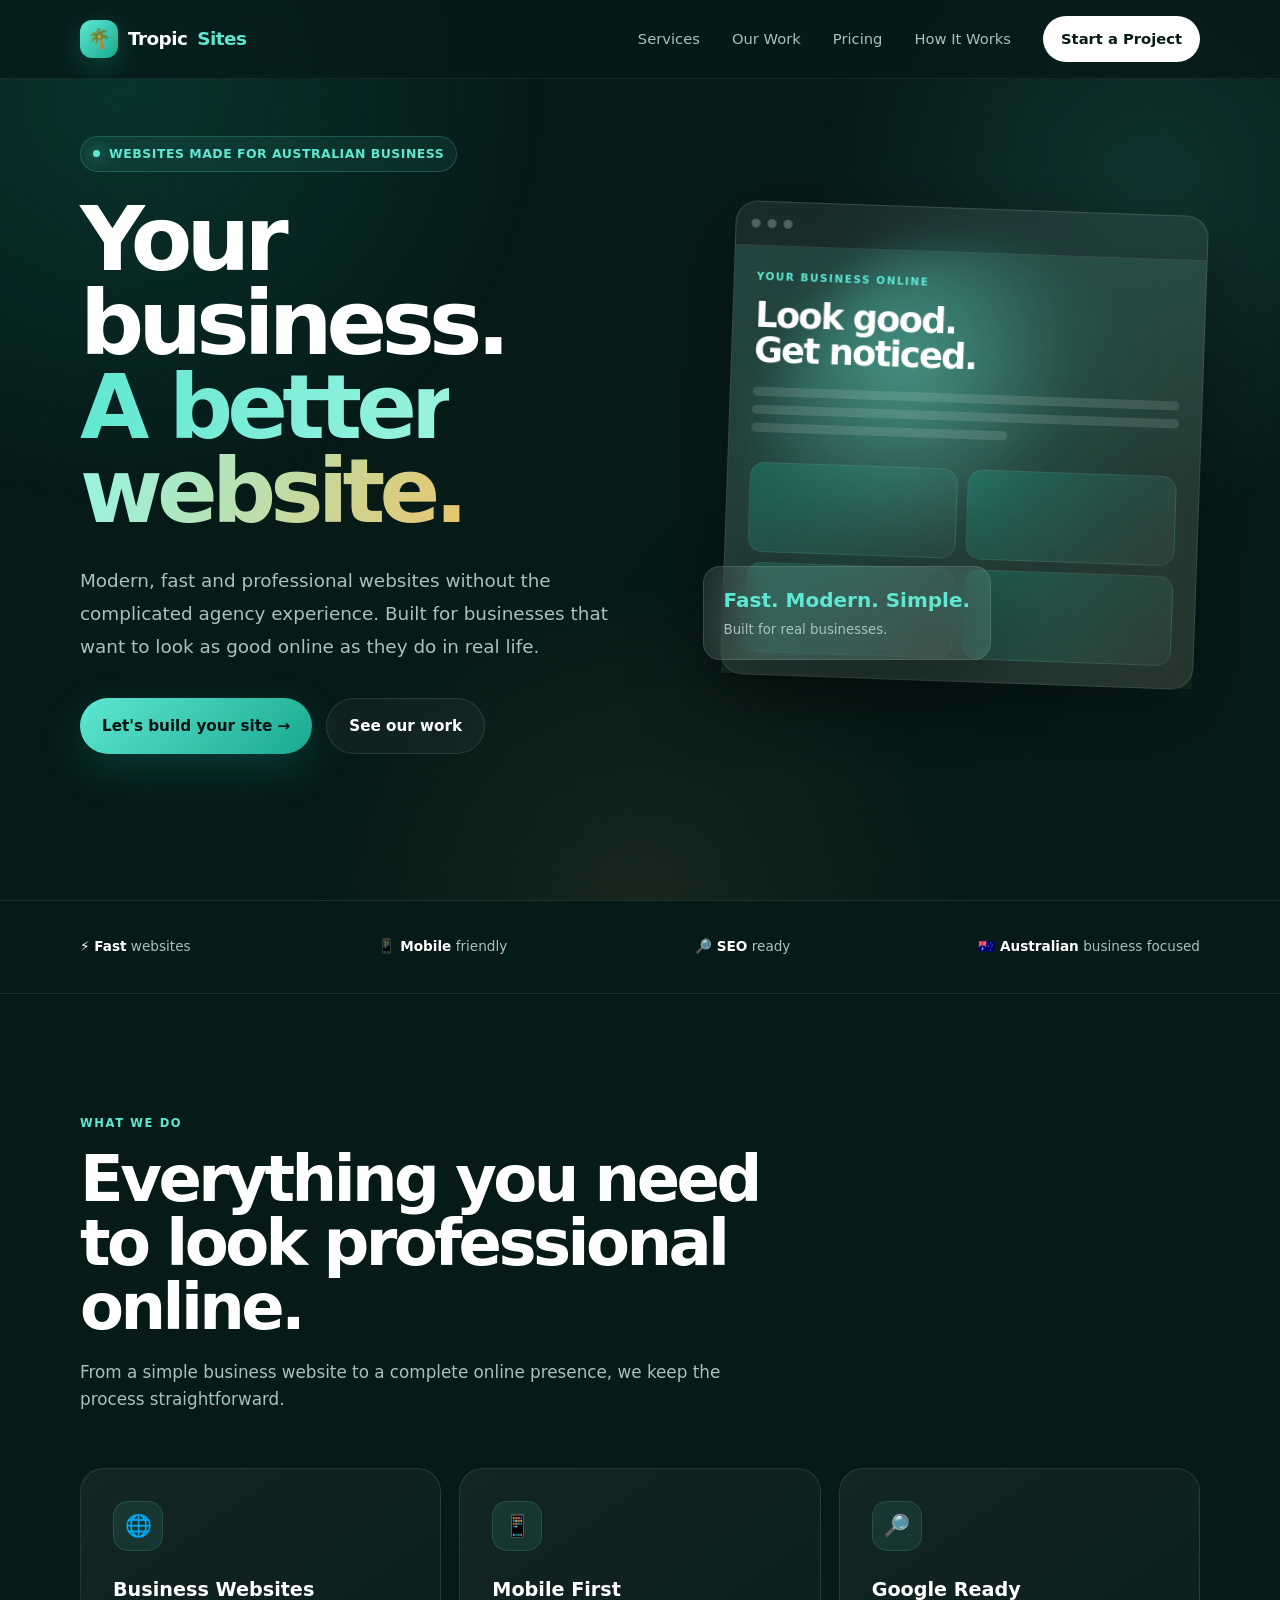
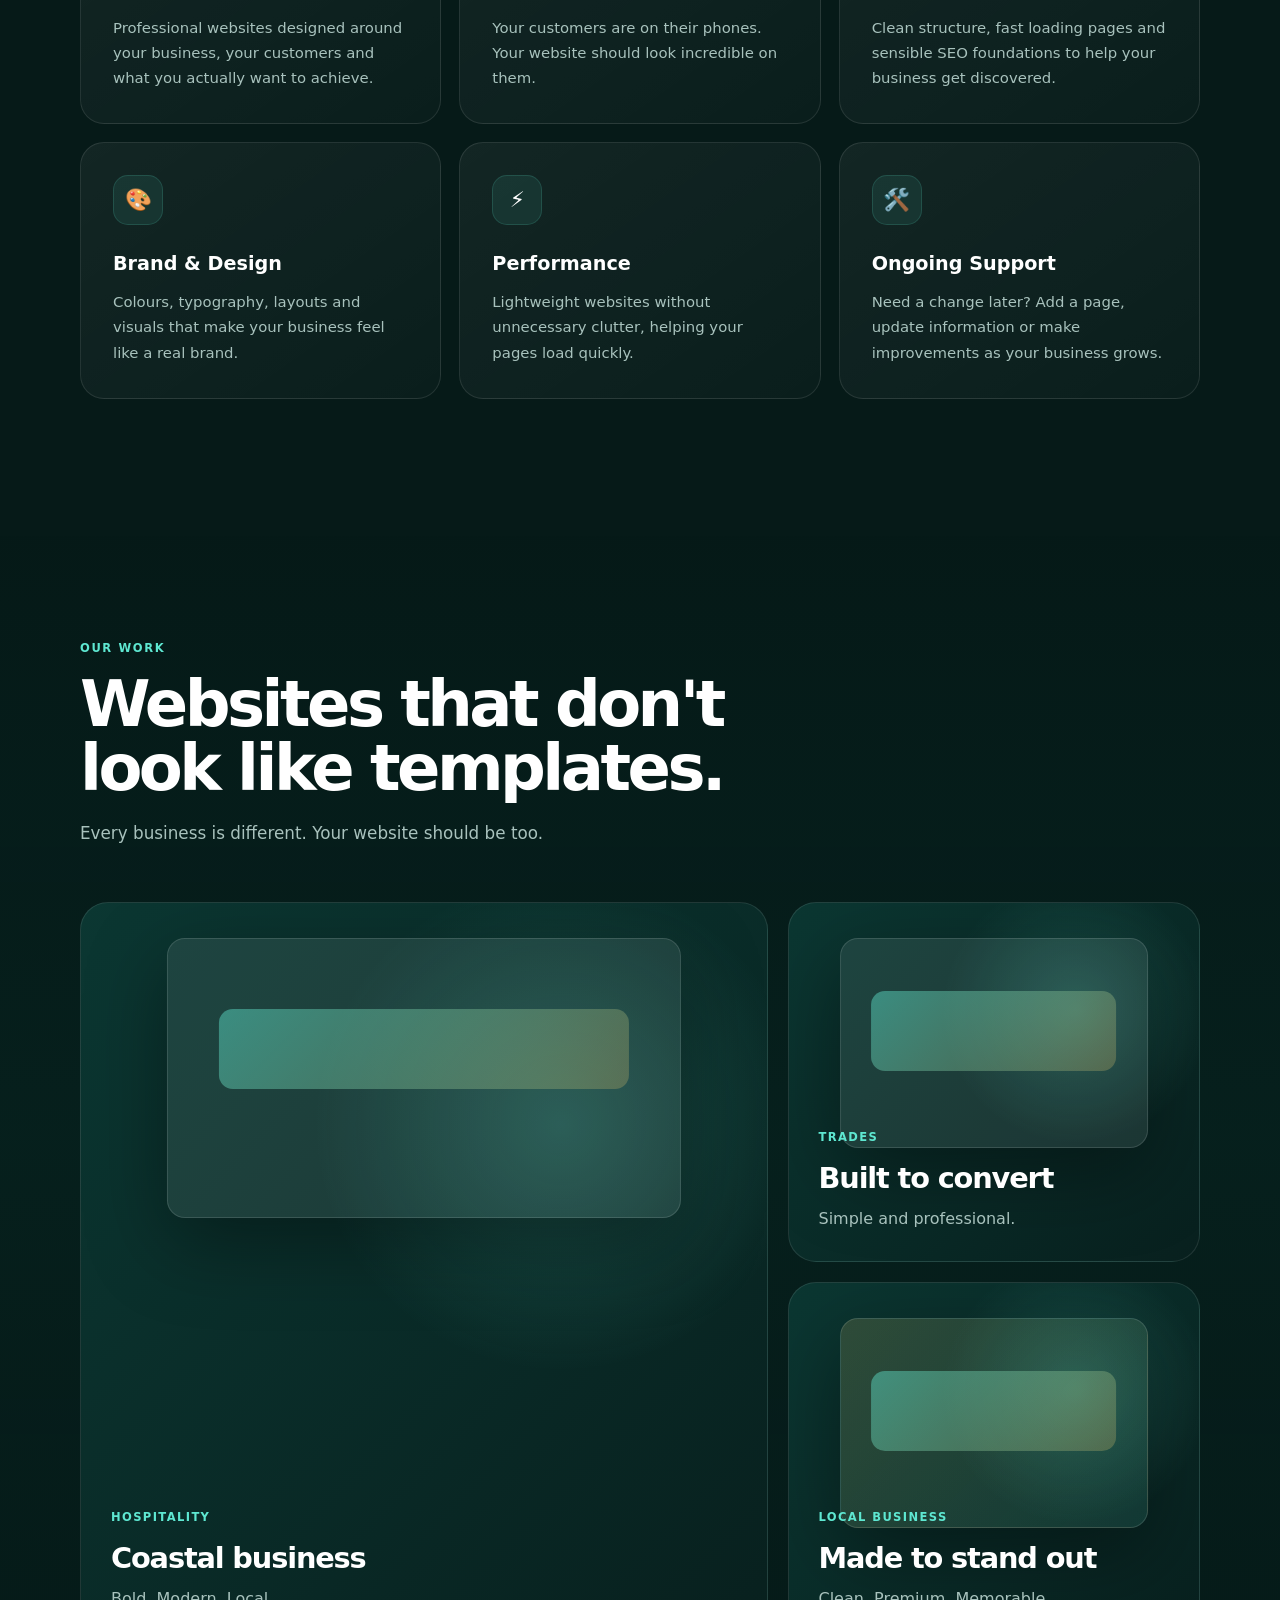
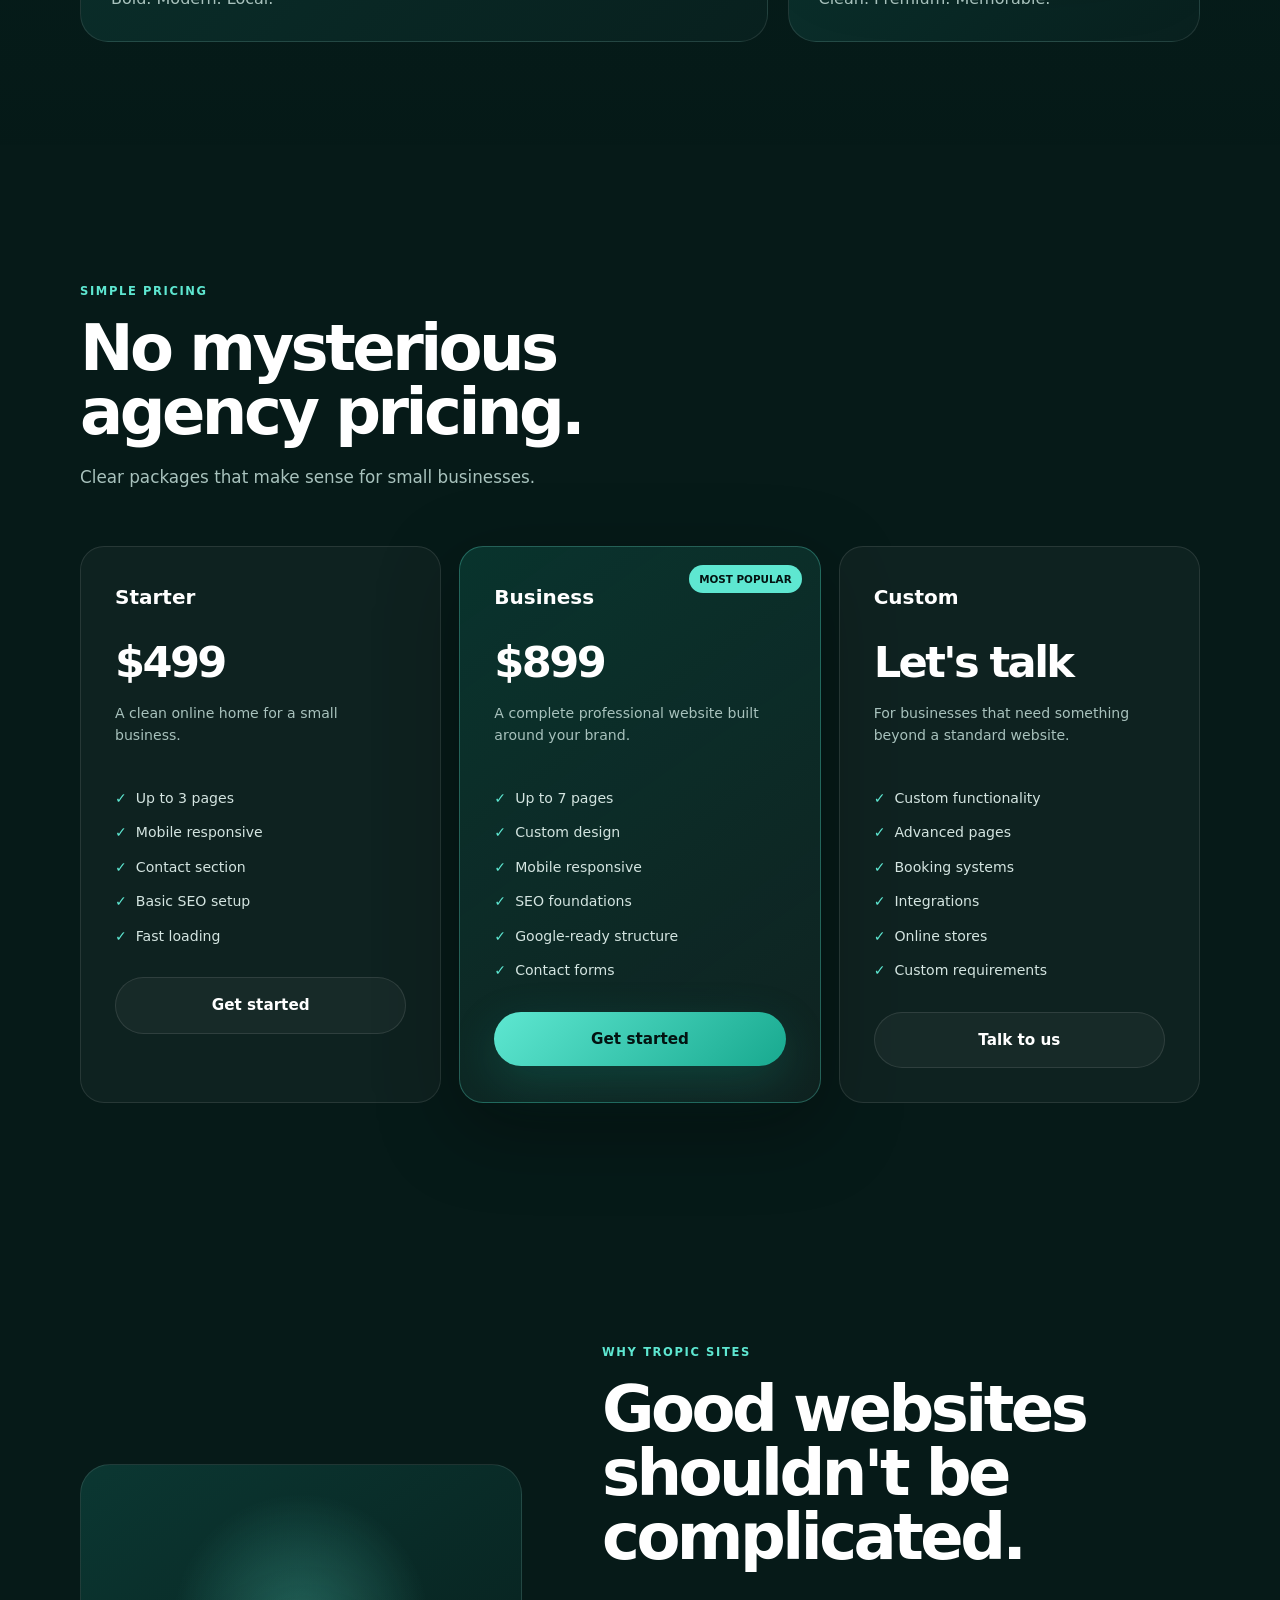
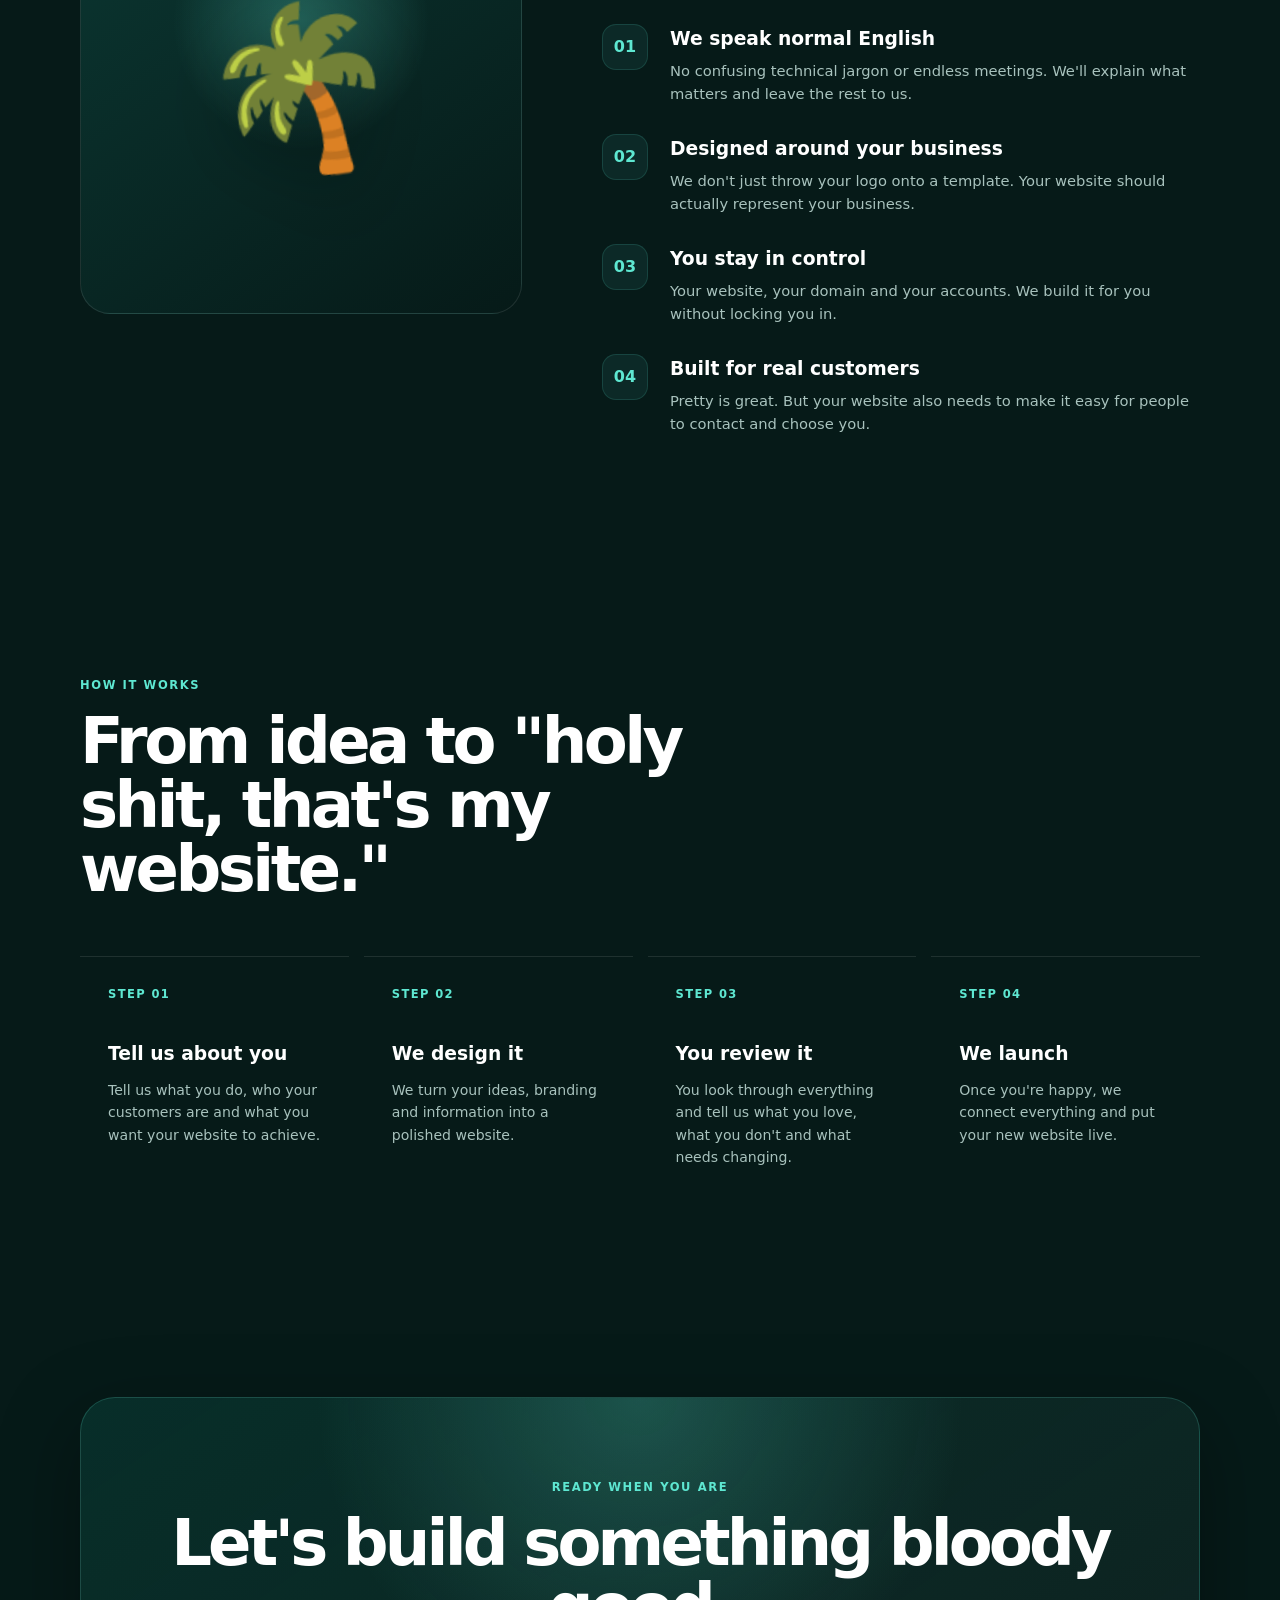
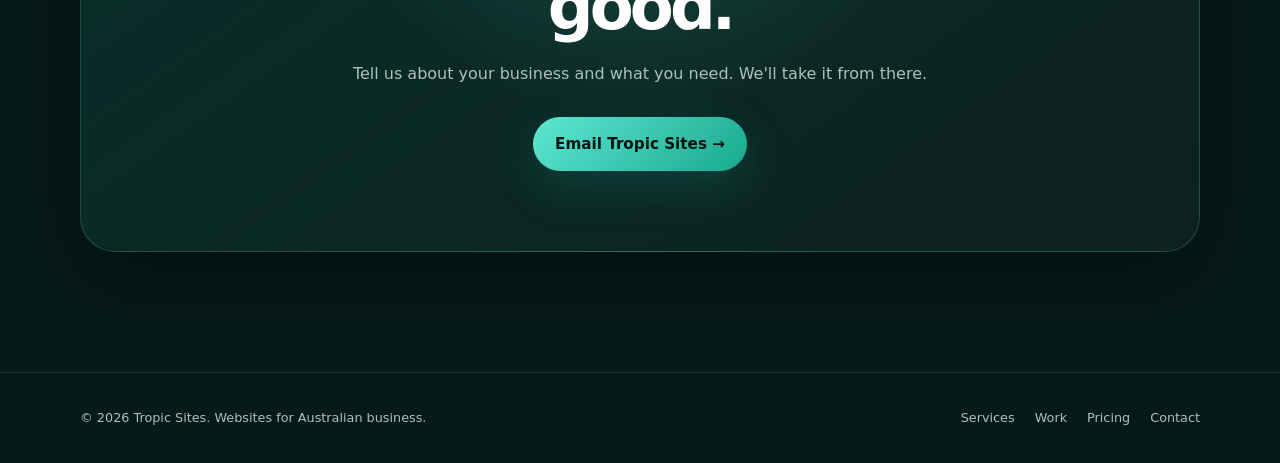
==== commit b8d03bab: "Update print statement from 'Hello' to 'Goodbye'" ====
--- a/index.html
+++ b/index.html
@@ -1,2721 +1,2085 @@
-```html
 <!DOCTYPE html>
 <html lang="en">
 <head>
-<meta charset="UTF-8">
-<meta name="viewport" content="width=device-width, initial-scale=1.0">
-
-<title>Tropic Sites | Premium Websites for Cairns & Australian Businesses</title>
-
-<meta name="description" content="Tropic Sites creates premium, modern websites for Cairns and Australian small businesses. Beautiful design, mobile-first development, SEO and ongoing support.">
-<meta name="theme-color" content="#071c19">
-
-<style>
-
-/* =========================================================
-   TROPIC SITES
-   Premium Tropical Agency Website
-   ========================================================= */
-
-@import url('https://fonts.googleapis.com/css2?family=DM+Sans:wght@400;500;600;700&family=Manrope:wght@500;600;700;800&display=swap');
-
-:root {
-    --ink: #071c19;
-    --deep: #0b2f29;
-    --green: #0f6b5b;
-    --mint: #63d4bd;
-    --aqua: #3ebda6;
-    --cream: #f5f2e9;
-    --sand: #e9dfca;
-    --white: #ffffff;
-    --muted: #70807b;
-    --line: rgba(7, 28, 25, .11);
-    --shadow: 0 30px 80px rgba(7, 28, 25, .12);
-}
-
-* {
-    margin: 0;
-    padding: 0;
-    box-sizing: border-box;
-}
-
-html {
-    scroll-behavior: smooth;
-}
-
-body {
-    font-family: "DM Sans", Arial, sans-serif;
-    background: var(--cream);
-    color: var(--ink);
-    line-height: 1.6;
-    overflow-x: hidden;
-}
-
-body.menu-open {
-    overflow: hidden;
-}
-
-a {
-    color: inherit;
-    text-decoration: none;
-}
-
-button {
-    font: inherit;
-}
-
-.container {
-    width: min(1180px, 90%);
-    margin: auto;
-}
-
-/* =========================================================
-   NAVIGATION
-   ========================================================= */
-
-.site-header {
-    position: fixed;
-    top: 0;
-    left: 0;
-    right: 0;
-    z-index: 999;
-    transition: .35s ease;
-}
-
-.site-header.scrolled {
-    background: rgba(245,242,233,.86);
-    backdrop-filter: blur(18px);
-    border-bottom: 1px solid var(--line);
-}
-
-.nav {
-    height: 86px;
-    display: flex;
-    align-items: center;
-    justify-content: space-between;
-}
-
-.logo {
-    display: inline-flex;
-    align-items: center;
-    gap: 10px;
-    font-family: "Manrope", sans-serif;
-    font-size: 19px;
-    font-weight: 800;
-    letter-spacing: 1.8px;
-}
-
-.logo-mark {
-    width: 34px;
-    height: 34px;
-    border-radius: 50%;
-    background: var(--deep);
-    color: var(--mint);
-    display: grid;
-    place-items: center;
-    font-size: 16px;
-    box-shadow: 0 8px 20px rgba(7,28,25,.14);
-}
-
-.logo span {
-    color: var(--green);
-}
-
-.nav-links {
-    display: flex;
-    align-items: center;
-    gap: 31px;
-}
-
-.nav-links a {
-    font-size: 13px;
-    font-weight: 700;
-    color: #40514c;
-    transition: .2s ease;
-}
-
-.nav-links a:hover {
-    color: var(--green);
-}
-
-.nav-cta {
-    background: var(--deep);
-    color: white !important;
-    padding: 12px 19px;
-    border-radius: 100px;
-}
-
-.nav-cta:hover {
-    background: var(--green) !important;
-}
-
-.menu-toggle {
-    display: none;
-    border: 0;
-    background: transparent;
-    width: 42px;
-    height: 42px;
-    cursor: pointer;
-}
-
-.menu-toggle span {
-    display: block;
-    width: 23px;
-    height: 2px;
-    margin: 5px auto;
-    background: var(--ink);
-    transition: .25s ease;
-}
-
-/* =========================================================
-   HERO
-   ========================================================= */
-
-.hero {
-    min-height: 900px;
-    position: relative;
-    display: flex;
-    align-items: center;
-    overflow: hidden;
-    background:
-        radial-gradient(circle at 85% 15%, rgba(99,212,189,.28), transparent 25%),
-        radial-gradient(circle at 8% 75%, rgba(62,189,166,.12), transparent 25%),
-        linear-gradient(135deg, #f7f4eb 0%, #e9f3ee 100%);
-}
-
-.hero-grid {
-    position: absolute;
-    inset: 0;
-    opacity: .18;
-    background-image:
-        linear-gradient(rgba(15,107,91,.14) 1px, transparent 1px),
-        linear-gradient(90deg, rgba(15,107,91,.14) 1px, transparent 1px);
-    background-size: 80px 80px;
-    mask-image: linear-gradient(to bottom, black, transparent 85%);
-}
-
-.hero-orb {
-    position: absolute;
-    border-radius: 50%;
-    pointer-events: none;
-}
-
-.orb-one {
-    width: 580px;
-    height: 580px;
-    right: -210px;
-    top: 90px;
-    border: 1px solid rgba(15,107,91,.15);
-    animation: float 8s ease-in-out infinite;
-}
-
-.orb-two {
-    width: 360px;
-    height: 360px;
-    right: -40px;
-    top: 200px;
-    border: 1px solid rgba(15,107,91,.12);
-    animation: float 10s ease-in-out infinite reverse;
-}
-
-.hero-content {
-    position: relative;
-    z-index: 3;
-    padding-top: 100px;
-    max-width: 850px;
-}
-
-.eyebrow {
-    display: inline-flex;
-    align-items: center;
-    gap: 10px;
-    margin-bottom: 28px;
-    color: var(--green);
-    text-transform: uppercase;
-    letter-spacing: 2.5px;
-    font-size: 11px;
-    font-weight: 800;
-}
-
-.eyebrow-dot {
-    width: 8px;
-    height: 8px;
-    border-radius: 50%;
-    background: var(--mint);
-    box-shadow: 0 0 0 7px rgba(99,212,189,.13);
-}
-
-.hero h1 {
-    font-family: "Manrope", sans-serif;
-    font-size: clamp(56px, 8vw, 104px);
-    line-height: .91;
-    letter-spacing: -6px;
-    max-width: 950px;
-    margin-bottom: 34px;
-}
-
-.hero h1 .accent {
-    color: var(--green);
-    display: block;
-}
-
-.hero-description {
-    max-width: 620px;
-    color: #60716c;
-    font-size: 19px;
-    line-height: 1.7;
-    margin-bottom: 38px;
-}
-
-.hero-buttons {
-    display: flex;
-    flex-wrap: wrap;
-    gap: 13px;
-}
-
-.button {
-    display: inline-flex;
-    align-items: center;
-    justify-content: center;
-    gap: 9px;
-    padding: 16px 23px;
-    border-radius: 100px;
-    font-size: 13px;
-    font-weight: 800;
-    transition: .3s ease;
-}
-
-.button-primary {
-    color: white;
-    background: var(--deep);
-    box-shadow: 0 15px 35px rgba(7,28,25,.16);
-}
-
-.button-primary:hover {
-    transform: translateY(-3px);
-    background: var(--green);
-    box-shadow: 0 20px 45px rgba(7,28,25,.22);
-}
-
-.button-light {
-    color: var(--deep);
-    background: rgba(255,255,255,.58);
-    border: 1px solid var(--line);
-}
-
-.button-light:hover {
-    transform: translateY(-3px);
-    background: white;
-}
-
-.hero-note {
-    margin-top: 23px;
-    font-size: 11px;
-    color: #82908c;
-    display: flex;
-    align-items: center;
-    gap: 9px;
-}
-
-.hero-note::before {
-    content: "✓";
-    color: var(--green);
-    font-weight: 900;
-}
-
-/* floating card */
-
-.hero-card {
-    position: absolute;
-    right: 7%;
-    bottom: 115px;
-    width: 290px;
-    padding: 23px;
-    border-radius: 23px;
-    background: rgba(255,255,255,.73);
-    backdrop-filter: blur(18px);
-    border: 1px solid rgba(255,255,255,.8);
-    box-shadow: var(--shadow);
-    z-index: 4;
-    animation: cardFloat 7s ease-in-out infinite;
-}
-
-.hero-card-top {
-    display: flex;
-    align-items: center;
-    justify-content: space-between;
-    margin-bottom: 25px;
-}
-
-.status {
-    display: flex;
-    align-items: center;
-    gap: 8px;
-    font-size: 10px;
-    text-transform: uppercase;
-    letter-spacing: 1.5px;
-    font-weight: 800;
-    color: var(--green);
-}
-
-.status i {
-    width: 7px;
-    height: 7px;
-    border-radius: 50%;
-    background: #43c87d;
-}
-
-.hero-card-number {
-    font-family: "Manrope", sans-serif;
-    font-size: 54px;
-    font-weight: 800;
-    line-height: 1;
-    color: var(--deep);
-}
-
-.hero-card p {
-    margin-top: 9px;
-    color: var(--muted);
-    font-size: 12px;
-}
-
-/* =========================================================
-   TICKER
-   ========================================================= */
-
-.ticker {
-    background: var(--deep);
-    color: white;
-    overflow: hidden;
-    border-top: 1px solid rgba(255,255,255,.05);
-    border-bottom: 1px solid rgba(255,255,255,.05);
-}
-
-.ticker-track {
-    min-height: 66px;
-    display: flex;
-    align-items: center;
-    justify-content: center;
-    gap: 34px;
-    flex-wrap: wrap;
-}
-
-.ticker-item {
-    color: #c7d8d3;
-    font-size: 10px;
-    font-weight: 800;
-    letter-spacing: 2px;
-    text-transform: uppercase;
-}
-
-.ticker-dot {
-    width: 5px;
-    height: 5px;
-    border-radius: 50%;
-    background: var(--mint);
-}
-
-/* =========================================================
-   GENERAL
-   ========================================================= */
-
-section {
-    padding: 125px 0;
-}
-
-.section-kicker {
-    color: var(--green);
-    font-size: 10px;
-    font-weight: 900;
-    text-transform: uppercase;
-    letter-spacing: 2.5px;
-    margin-bottom: 17px;
-}
-
-.section-title {
-    font-family: "Manrope", sans-serif;
-    font-size: clamp(40px, 5.3vw, 68px);
-    line-height: .98;
-    letter-spacing: -4px;
-}
-
-.section-copy {
-    color: var(--muted);
-    font-size: 17px;
-    line-height: 1.75;
-}
-
-.center {
-    text-align: center;
-}
-
-/* =========================================================
-   INTRO
-   ========================================================= */
-
-.intro {
-    background: white;
-}
-
-.intro-layout {
-    display: grid;
-    grid-template-columns: .8fr 1.2fr;
-    gap: 100px;
-    align-items: end;
-}
-
-.intro-copy {
-    max-width: 700px;
-}
-
-.intro-copy .section-title {
-    margin-bottom: 28px;
-}
-
-.intro-copy .section-copy {
-    max-width: 650px;
-}
-
-.intro-badge {
-    justify-self: end;
-    width: 240px;
-    height: 240px;
-    border-radius: 50%;
-    background: var(--cream);
-    border: 1px solid var(--line);
-    display: grid;
-    place-items: center;
-    text-align: center;
-    position: relative;
-}
-
-.intro-badge::before {
-    content: "";
-    position: absolute;
-    inset: 15px;
-    border-radius: 50%;
-    border: 1px dashed rgba(15,107,91,.3);
-}
-
-.intro-badge strong {
-    font-family: "Manrope";
-    font-size: 21px;
-    max-width: 130px;
-    line-height: 1.1;
-}
-
-/* =========================================================
-   SERVICES
-   ========================================================= */
-
-.services {
-    background: var(--cream);
-}
-
-.services-head {
-    display: grid;
-    grid-template-columns: 1fr .8fr;
-    gap: 80px;
-    align-items: end;
-    margin-bottom: 65px;
-}
-
-.services-head .section-copy {
-    max-width: 450px;
-    justify-self: end;
-}
-
-.service-grid {
-    display: grid;
-    grid-template-columns: repeat(3,1fr);
-    gap: 18px;
-}
-
-.service-card {
-    position: relative;
-    min-height: 360px;
-    padding: 34px;
-    border-radius: 24px;
-    background: white;
-    border: 1px solid var(--line);
-    overflow: hidden;
-    transition: .35s ease;
-}
-
-.service-card:hover {
-    transform: translateY(-8px);
-    box-shadow: var(--shadow);
-}
-
-.service-card::after {
-    content: "";
-    position: absolute;
-    width: 160px;
-    height: 160px;
-    border-radius: 50%;
-    right: -70px;
-    bottom: -70px;
-    background: rgba(99,212,189,.12);
-}
-
-.service-number {
-    font-size: 10px;
-    letter-spacing: 2px;
-    font-weight: 900;
-    color: var(--green);
-}
-
-.service-icon {
-    margin-top: 65px;
-    width: 48px;
-    height: 48px;
-    border-radius: 15px;
-    background: var(--deep);
-    color: var(--mint);
-    display: grid;
-    place-items: center;
-    font-size: 18px;
-}
-
-.service-card h3 {
-    font-family: "Manrope";
-    font-size: 24px;
-    margin: 22px 0 11px;
-}
-
-.service-card p {
-    color: var(--muted);
-    font-size: 14px;
-    max-width: 280px;
-}
-
-/* =========================================================
-   FEATURE
-   ========================================================= */
-
-.feature {
-    background: var(--deep);
-    color: white;
-    position: relative;
-    overflow: hidden;
-}
-
-.feature::before {
-    content: "";
-    position: absolute;
-    width: 650px;
-    height: 650px;
-    border-radius: 50%;
-    right: -280px;
-    top: -280px;
-    border: 1px solid rgba(99,212,189,.15);
-}
-
-.feature-layout {
-    display: grid;
-    grid-template-columns: .9fr 1.1fr;
-    gap: 100px;
-    align-items: center;
-}
-
-.feature .section-kicker {
-    color: var(--mint);
-}
-
-.feature .section-title {
-    margin-bottom: 28px;
-}
-
-.feature-copy {
-    color: #b8cbc6;
-    font-size: 16px;
-    line-height: 1.8;
-    margin-bottom: 30px;
-}
-
-.check-list {
-    list-style: none;
-}
-
-.check-list li {
-    padding: 14px 0;
-    border-bottom: 1px solid rgba(255,255,255,.1);
-    color: #d9e5e2;
-    font-size: 14px;
-}
-
-.check-list li::before {
-    content: "✓";
-    color: var(--mint);
-    margin-right: 12px;
-    font-weight: 900;
-}
-
-/* browser mockup */
-
-.browser-window {
-    border-radius: 24px;
-    overflow: hidden;
-    background: #f6f3eb;
-    box-shadow: 0 35px 80px rgba(0,0,0,.28);
-    transform: rotate(2deg);
-    transition: .5s ease;
-}
-
-.browser-window:hover {
-    transform: rotate(0deg) translateY(-5px);
-}
-
-.browser-top {
-    height: 42px;
-    background: #e6e2d8;
-    display: flex;
-    align-items: center;
-    padding: 0 16px;
-    gap: 6px;
-}
-
-.browser-top span {
-    width: 7px;
-    height: 7px;
-    border-radius: 50%;
-    background: #aaa;
-}
-
-.browser-address {
-    margin-left: 12px;
-    flex: 1;
-    height: 20px;
-    border-radius: 20px;
-    background: rgba(255,255,255,.55);
-}
-
-.browser-page {
-    min-height: 430px;
-    background:
-        linear-gradient(135deg, rgba(15,107,91,.9), rgba(7,28,25,.9)),
-        #123;
-    padding: 45px;
-    position: relative;
-    overflow: hidden;
-}
-
-.browser-page::after {
-    content: "";
-    position: absolute;
-    width: 310px;
-    height: 310px;
-    right: -100px;
-    top: -80px;
-    border-radius: 50%;
-    border: 1px solid rgba(255,255,255,.15);
-}
-
-.mock-logo {
-    color: white;
-    font-family: "Manrope";
-    font-weight: 800;
-    font-size: 13px;
-    letter-spacing: 2px;
-}
-
-.mock-content {
-    margin-top: 75px;
-    max-width: 430px;
-}
-
-.mock-content h3 {
-    font-family: "Manrope";
-    color: white;
-    font-size: clamp(35px,4vw,55px);
-    line-height: .95;
-    letter-spacing: -3px;
-}
-
-.mock-content h3 span {
-    color: var(--mint);
-}
-
-.mock-line {
-    height: 7px;
-    border-radius: 20px;
-    background: rgba(255,255,255,.2);
-    margin-top: 20px;
-    width: 60%;
-}
-
-.mock-button {
-    margin-top: 28px;
-    width: 125px;
-    height: 35px;
-    border-radius: 30px;
-    background: white;
-}
-
-/* =========================================================
-   PROCESS
-   ========================================================= */
-
-.process {
-    background: white;
-}
-
-.process-head {
-    max-width: 650px;
-    margin-bottom: 70px;
-}
-
-.process-grid {
-    display: grid;
-    grid-template-columns: repeat(4,1fr);
-    gap: 20px;
-}
-
-.process-card {
-    border-top: 1px solid var(--line);
-    padding-top: 26px;
-}
-
-.process-num {
-    color: var(--green);
-    font-size: 11px;
-    font-weight: 900;
-    letter-spacing: 2px;
-    margin-bottom: 60px;
-}
-
-.process-card h3 {
-    font-family: "Manrope";
-    font-size: 19px;
-    line-height: 1.2;
-    margin-bottom: 12px;
-}
-
-.process-card p {
-    color: var(--muted);
-    font-size: 13px;
-}
-
-/* =========================================================
-   PORTFOLIO
-   ========================================================= */
-
-.portfolio {
-    background: var(--cream);
-}
-
-.portfolio-head {
-    display: flex;
-    align-items: end;
-    justify-content: space-between;
-    gap: 50px;
-    margin-bottom: 60px;
-}
-
-.portfolio-head > div:last-child {
-    max-width: 390px;
-}
-
-.portfolio-grid {
-    display: grid;
-    grid-template-columns: repeat(2,1fr);
-    gap: 22px;
-}
-
-.project {
-    border-radius: 25px;
-    overflow: hidden;
-    border: 1px solid var(--line);
-    background: white;
-    transition: .35s ease;
-}
-
-.project:hover {
-    transform: translateY(-7px);
-    box-shadow: var(--shadow);
-}
-
-.project-preview {
-    height: 370px;
-    position: relative;
-    padding: 27px;
-    overflow: hidden;
-}
-
-.project:nth-child(1) .project-preview {
-    background: linear-gradient(135deg,#bde3d9,#6dbca9);
-}
-
-.project:nth-child(2) .project-preview {
-    background: linear-gradient(135deg,#e6d9b9,#a98c58);
-}
-
-.project:nth-child(3) .project-preview {
-    background: linear-gradient(135deg,#c7e0eb,#6098ad);
-}
-
-.project:nth-child(4) .project-preview {
-    background: linear-gradient(135deg,#eadbd5,#a87b69);
-}
-
-.project-browser {
-    position: absolute;
-    left: 28px;
-    right: 28px;
-    top: 28px;
-    bottom: -45px;
-    border-radius: 15px 15px 0 0;
-    background: white;
-    box-shadow: 0 25px 50px rgba(0,0,0,.16);
-    overflow: hidden;
-}
-
-.project-browser-bar {
-    height: 34px;
-    background: #f0f0ed;
-    padding: 12px;
-    display: flex;
-    gap: 4px;
-}
-
-.project-browser-bar i {
-    width: 5px;
-    height: 5px;
-    background: #aaa;
-    border-radius: 50%;
-}
-
-.project-screen {
-    padding: 40px;
-}
-
-.screen-brand {
-    font-size: 9px;
-    font-weight: 900;
-    letter-spacing: 2px;
-    color: #285b50;
-}
-
-.screen-title {
-    font-family: "Manrope";
-    font-size: 38px;
-    line-height: .95;
-    letter-spacing: -2px;
-    margin-top: 55px;
-    max-width: 250px;
-}
-
-.screen-bar {
-    height: 7px;
-    width: 130px;
-    border-radius: 10px;
-    background: #dfe8e5;
-    margin-top: 18px;
-}
-
-.project-info {
-    padding: 27px;
-}
-
-.project-tag {
-    color: var(--green);
-    text-transform: uppercase;
-    font-size: 9px;
-    font-weight: 900;
-    letter-spacing: 1.8px;
-}
-
-.project-info h3 {
-    font-family: "Manrope";
-    font-size: 22px;
-    margin: 7px 0;
-}
-
-.project-info p {
-    color: var(--muted);
-    font-size: 13px;
-}
-
-/* =========================================================
-   STATS
-   ========================================================= */
-
-.stats {
-    background: white;
-    padding: 80px 0;
-}
-
-.stats-grid {
-    display: grid;
-    grid-template-columns: repeat(4,1fr);
-    gap: 30px;
-}
-
-.stat {
-    text-align: center;
-}
-
-.stat strong {
-    font-family: "Manrope";
-    font-size: 45px;
-    line-height: 1;
-}
-
-.stat span {
-    display: block;
-    margin-top: 8px;
-    color: var(--muted);
-    font-size: 12px;
-}
-
-/* =========================================================
-   PRICING
-   ========================================================= */
-
-.pricing {
-    background: var(--cream);
-}
-
-.pricing-head {
-    max-width: 700px;
-    margin: 0 auto 60px;
-}
-
-.price-grid {
-    display: grid;
-    grid-template-columns: repeat(3,1fr);
-    gap: 18px;
-}
-
-.price-card {
-    padding: 35px;
-    border-radius: 24px;
-    background: white;
-    border: 1px solid var(--line);
-}
-
-.price-card.featured {
-    background: var(--deep);
-    color: white;
-    transform: translateY(-12px);
-    box-shadow: 0 30px 70px rgba(7,28,25,.2);
-}
-
-.price-label {
-    color: var(--green);
-    font-size: 10px;
-    text-transform: uppercase;
-    letter-spacing: 2px;
-    font-weight: 900;
-}
-
-.featured .price-label {
-    color: var(--mint);
-}
-
-.price-card h3 {
-    font-family: "Manrope";
-    font-size: 25px;
-    margin: 11px 0;
-}
-
-.price-description {
-    min-height: 67px;
-    color: var(--muted);
-    font-size: 13px;
-}
-
-.featured .price-description {
-    color: #afc4be;
-}
-
-.price-amount {
-    font-family: "Manrope";
-    font-size: 36px;
-    font-weight: 800;
-    margin: 22px 0;
-}
-
-.price-list {
-    list-style: none;
-    margin-bottom: 30px;
-}
-
-.price-list li {
-    color: #586863;
-    padding: 9px 0;
-    font-size: 13px;
-}
-
-.featured .price-list li {
-    color: #d1dfdc;
-}
-
-.price-list li::before {
-    content: "✓";
-    color: var(--green);
-    font-weight: 900;
-    margin-right: 10px;
-}
-
-.featured .price-list li::before {
-    color: var(--mint);
-}
-
-.full-button {
-    width: 100%;
-}
-
-/* =========================================================
-   TESTIMONIAL
-   ========================================================= */
-
-.testimonial {
-    background: var(--deep);
-    color: white;
-    position: relative;
-    overflow: hidden;
-}
-
-.testimonial::before {
-    content: "“";
-    position: absolute;
-    font-family: Georgia, serif;
-    font-size: 450px;
-    line-height: .7;
-    color: rgba(99,212,189,.07);
-    right: 5%;
-    top: 80px;
-}
-
-.quote {
-    max-width: 880px;
-    margin: auto;
-    text-align: center;
-    position: relative;
-    z-index: 2;
-}
-
-.quote-mark {
-    color: var(--mint);
-    font-family: Georgia, serif;
-    font-size: 70px;
-    line-height: .6;
-    margin-bottom: 30px;
-}
-
-.quote-text {
-    font-family: "Manrope";
-    font-size: clamp(27px,4vw,46px);
-    line-height: 1.15;
-    letter-spacing: -2px;
-}
-
-.quote-note {
-    margin-top: 28px;
-    color: #9eb3ad;
-    font-size: 11px;
-    letter-spacing: 1px;
-    text-transform: uppercase;
-}
-
-/* =========================================================
-   FAQ
-   ========================================================= */
-
-.faq {
-    background: white;
-}
-
-.faq-layout {
-    display: grid;
-    grid-template-columns: .7fr 1.3fr;
-    gap: 100px;
-}
-
-.faq-list {
-    max-width: 750px;
-    justify-self: end;
-    width: 100%;
-}
-
-details {
-    border-top: 1px solid var(--line);
-    padding: 23px 0;
-}
-
-details:last-child {
-    border-bottom: 1px solid var(--line);
-}
-
-summary {
-    list-style: none;
-    cursor: pointer;
-    display: flex;
-    align-items: center;
-    justify-content: space-between;
-    gap: 20px;
-    font-family: "Manrope";
-    font-weight: 700;
-    font-size: 16px;
-}
-
-summary::-webkit-details-marker {
-    display: none;
-}
-
-summary::after {
-    content: "+";
-    color: var(--green);
-    font-size: 25px;
-    font-weight: 400;
-}
-
-details[open] summary::after {
-    content: "−";
-}
-
-details p {
-    color: var(--muted);
-    font-size: 14px;
-    max-width: 650px;
-    padding-top: 15px;
-}
-
-/* =========================================================
-   CTA
-   ========================================================= */
-
-.cta {
-    background:
-        radial-gradient(circle at 20% 30%, rgba(99,212,189,.28), transparent 25%),
-        radial-gradient(circle at 90% 70%, rgba(99,212,189,.16), transparent 25%),
-        var(--green);
-    color: white;
-    text-align: center;
-    position: relative;
-    overflow: hidden;
-}
-
-.cta::before {
-    content: "";
-    position: absolute;
-    width: 600px;
-    height: 600px;
-    border-radius: 50%;
-    border: 1px solid rgba(255,255,255,.12);
-    left: 50%;
-    top: 50%;
-    transform: translate(-50%,-50%);
-}
-
-.cta-content {
-    position: relative;
-    z-index: 2;
-}
-
-.cta .section-kicker {
-    color: #bceee3;
-}
-
-.cta h2 {
-    font-family: "Manrope";
-    font-size: clamp(48px,6.5vw,82px);
-    line-height: .95;
-    letter-spacing: -5px;
-    max-width: 900px;
-    margin: 0 auto 27px;
-}
-
-.cta p {
-    color: #cce5df;
-    max-width: 550px;
-    margin: auto auto 34px;
-}
-
-.cta .button {
-    background: white;
-    color: var(--deep);
-}
-
-.cta .button:hover {
-    background: var(--cream);
-}
-
-/* =========================================================
-   FOOTER
-   ========================================================= */
-
-footer {
-    background: #051512;
-    color: white;
-    padding: 65px 0 28px;
-}
-
-.footer-main {
-    display: flex;
-    justify-content: space-between;
-    gap: 80px;
-    padding-bottom: 60px;
-}
-
-.footer-brand {
-    max-width: 360px;
-}
-
-.footer-logo {
-    font-family: "Manrope";
-    font-weight: 800;
-    letter-spacing: 2px;
-    font-size: 20px;
-    margin-bottom: 17px;
-}
-
-.footer-brand p {
-    color: #82958f;
-    font-size: 13px;
-}
-
-.footer-columns {
-    display: flex;
-    gap: 75px;
-}
-
-.footer-column h4 {
-    color: #dbe7e3;
-    font-size: 10px;
-    text-transform: uppercase;
-    letter-spacing: 2px;
-    margin-bottom: 17px;
-}
-
-.footer-column a {
-    display: block;
-    color: #83958f;
-    font-size: 12px;
-    margin-bottom: 10px;
-    transition: .2s;
-}
-
-.footer-column a:hover {
-    color: white;
-}
-
-.footer-bottom {
-    border-top: 1px solid rgba(255,255,255,.08);
-    padding-top: 25px;
-    display: flex;
-    justify-content: space-between;
-    gap: 20px;
-    color: #647771;
-    font-size: 10px;
-}
-
-/* =========================================================
-   ANIMATIONS
-   ========================================================= */
-
-@keyframes float {
-    0%,100% { transform: translateY(0); }
-    50% { transform: translateY(-18px); }
-}
-
-@keyframes cardFloat {
-    0%,100% { transform: translateY(0) rotate(1deg); }
-    50% { transform: translateY(-13px) rotate(-1deg); }
-}
-
-/* =========================================================
-   RESPONSIVE
-   ========================================================= */
-
-@media (max-width: 1050px) {
-
-    .hero-card {
-        right: 3%;
-        bottom: 70px;
-    }
-
-    .feature-layout,
-    .intro-layout,
-    .faq-layout {
-        gap: 60px;
-    }
-}
-
-@media (max-width: 900px) {
+  <meta charset="UTF-8">
+
+  <meta name="viewport" content="width=device-width, initial-scale=1.0">
+
+  <title>Tropic Sites | Premium Websites for Australian Businesses</title>
+
+  <meta
+    name="description"
+    content="Tropic Sites creates fast, modern and premium websites for Australian businesses."
+  >
+
+  <meta name="theme-color" content="#071f1d">
+
+  <style>
+    /* =========================================================
+       TROPIC SITES
+       Premium tropical website
+       ========================================================= */
+
+    :root {
+      --bg: #061a18;
+      --bg-light: #0b2825;
+      --green: #0d6b5d;
+      --green-light: #18a98f;
+      --aqua: #5ee7d1;
+      --cream: #fffaf0;
+      --white: #ffffff;
+      --muted: #a8c2bd;
+      --gold: #e9c46a;
+      --border: rgba(255,255,255,0.10);
+      --shadow: 0 25px 80px rgba(0,0,0,0.35);
+      --radius: 24px;
+    }
+
+    * {
+      margin: 0;
+      padding: 0;
+      box-sizing: border-box;
+    }
+
+    html {
+      scroll-behavior: smooth;
+    }
+
+    body {
+      font-family:
+        Inter,
+        ui-sans-serif,
+        system-ui,
+        -apple-system,
+        BlinkMacSystemFont,
+        "Segoe UI",
+        sans-serif;
+
+      background: var(--bg);
+      color: var(--white);
+      line-height: 1.6;
+      overflow-x: hidden;
+    }
+
+    a {
+      color: inherit;
+      text-decoration: none;
+    }
+
+    img {
+      max-width: 100%;
+      display: block;
+    }
+
+    .container {
+      width: min(1120px, calc(100% - 40px));
+      margin: 0 auto;
+    }
+
+    /* =========================================================
+       BACKGROUND
+       ========================================================= */
+
+    body::before {
+      content: "";
+      position: fixed;
+      inset: 0;
+      pointer-events: none;
+      z-index: -2;
+
+      background:
+        radial-gradient(
+          circle at 10% 10%,
+          rgba(24,169,143,0.18),
+          transparent 30%
+        ),
+        radial-gradient(
+          circle at 90% 20%,
+          rgba(94,231,209,0.12),
+          transparent 25%
+        ),
+        radial-gradient(
+          circle at 50% 100%,
+          rgba(233,196,106,0.08),
+          transparent 30%
+        );
+    }
+
+    /* =========================================================
+       NAVIGATION
+       ========================================================= */
+
+    header {
+      position: fixed;
+      top: 0;
+      left: 0;
+      width: 100%;
+      z-index: 1000;
+
+      background: rgba(6,26,24,0.72);
+      backdrop-filter: blur(18px);
+      -webkit-backdrop-filter: blur(18px);
+
+      border-bottom: 1px solid rgba(255,255,255,0.06);
+    }
+
+    nav {
+      height: 78px;
+      display: flex;
+      align-items: center;
+      justify-content: space-between;
+    }
+
+    .logo {
+      display: flex;
+      align-items: center;
+      gap: 10px;
+      font-size: 1.15rem;
+      font-weight: 800;
+      letter-spacing: -0.03em;
+    }
+
+    .logo-mark {
+      width: 38px;
+      height: 38px;
+      border-radius: 12px;
+
+      display: grid;
+      place-items: center;
+
+      background:
+        linear-gradient(
+          135deg,
+          var(--aqua),
+          var(--green-light)
+        );
+
+      color: var(--bg);
+      font-size: 1.2rem;
+
+      box-shadow:
+        0 8px 25px rgba(24,169,143,0.25);
+    }
+
+    .logo span {
+      color: var(--aqua);
+    }
 
     .nav-links {
-        position: fixed;
-        inset: 0;
-        background: rgba(245,242,233,.97);
+      display: flex;
+      align-items: center;
+      gap: 32px;
+    }
+
+    .nav-links a {
+      color: var(--muted);
+      font-size: 0.92rem;
+      transition: 0.25s ease;
+    }
+
+    .nav-links a:hover {
+      color: var(--white);
+    }
+
+    .nav-button {
+      padding: 11px 18px;
+      border-radius: 100px;
+
+      background: var(--white);
+      color: var(--bg) !important;
+
+      font-weight: 700;
+    }
+
+    .nav-button:hover {
+      transform: translateY(-2px);
+      box-shadow: 0 10px 30px rgba(255,255,255,0.15);
+    }
+
+    .menu-button {
+      display: none;
+
+      border: 0;
+      background: transparent;
+      color: white;
+
+      font-size: 1.7rem;
+      cursor: pointer;
+    }
+
+    /* =========================================================
+       HERO
+       ========================================================= */
+
+    .hero {
+      min-height: 100vh;
+      display: flex;
+      align-items: center;
+
+      padding-top: 110px;
+      position: relative;
+    }
+
+    .hero-grid {
+      display: grid;
+      grid-template-columns: 1.1fr 0.9fr;
+      gap: 70px;
+      align-items: center;
+    }
+
+    .eyebrow {
+      display: inline-flex;
+      align-items: center;
+      gap: 9px;
+
+      padding: 7px 12px;
+      border-radius: 100px;
+
+      border: 1px solid rgba(94,231,209,0.2);
+      background: rgba(94,231,209,0.07);
+
+      color: var(--aqua);
+      font-size: 0.78rem;
+      font-weight: 700;
+      letter-spacing: 0.04em;
+      text-transform: uppercase;
+
+      margin-bottom: 25px;
+    }
+
+    .eyebrow-dot {
+      width: 7px;
+      height: 7px;
+      border-radius: 50%;
+      background: var(--aqua);
+
+      box-shadow: 0 0 15px var(--aqua);
+    }
+
+    .hero h1 {
+      font-size: clamp(3.2rem, 7vw, 6.5rem);
+      line-height: 0.94;
+      letter-spacing: -0.065em;
+      max-width: 850px;
+    }
+
+    .hero h1 .gradient {
+      background:
+        linear-gradient(
+          110deg,
+          var(--aqua),
+          #9af3df,
+          var(--gold)
+        );
+
+      -webkit-background-clip: text;
+      background-clip: text;
+      color: transparent;
+    }
+
+    .hero-description {
+      margin-top: 30px;
+      max-width: 620px;
+
+      color: var(--muted);
+      font-size: 1.15rem;
+      line-height: 1.8;
+    }
+
+    .hero-buttons {
+      display: flex;
+      gap: 14px;
+      margin-top: 35px;
+      flex-wrap: wrap;
+    }
+
+    .button {
+      display: inline-flex;
+      align-items: center;
+      justify-content: center;
+      gap: 9px;
+
+      padding: 15px 22px;
+      border-radius: 100px;
+
+      font-weight: 750;
+      font-size: 0.95rem;
+
+      transition:
+        transform 0.25s ease,
+        box-shadow 0.25s ease,
+        background 0.25s ease;
+    }
+
+    .button-primary {
+      background: linear-gradient(
+        135deg,
+        var(--aqua),
+        var(--green-light)
+      );
+
+      color: #031311;
+
+      box-shadow:
+        0 15px 45px rgba(24,169,143,0.22);
+    }
+
+    .button-primary:hover {
+      transform: translateY(-3px);
+      box-shadow:
+        0 20px 55px rgba(24,169,143,0.35);
+    }
+
+    .button-secondary {
+      border: 1px solid var(--border);
+      background: rgba(255,255,255,0.04);
+      color: var(--white);
+    }
+
+    .button-secondary:hover {
+      background: rgba(255,255,255,0.08);
+      transform: translateY(-3px);
+    }
+
+    /* Hero visual */
+
+    .hero-visual {
+      position: relative;
+      min-height: 500px;
+
+      display: flex;
+      align-items: center;
+      justify-content: center;
+    }
+
+    .orb {
+      position: absolute;
+      width: 400px;
+      height: 400px;
+      border-radius: 50%;
+
+      background:
+        radial-gradient(
+          circle at 35% 30%,
+          rgba(94,231,209,0.5),
+          rgba(13,107,93,0.15) 45%,
+          transparent 70%
+        );
+
+      filter: blur(2px);
+    }
+
+    .browser {
+      position: relative;
+      width: min(480px, 100%);
+
+      border: 1px solid rgba(255,255,255,0.14);
+      border-radius: 22px;
+
+      background: rgba(255,255,255,0.07);
+      backdrop-filter: blur(20px);
+
+      box-shadow: var(--shadow);
+
+      transform: rotate(2deg);
+      transition: transform 0.4s ease;
+    }
+
+    .browser:hover {
+      transform: rotate(0deg) translateY(-8px);
+    }
+
+    .browser-top {
+      height: 44px;
+      display: flex;
+      align-items: center;
+      gap: 7px;
+
+      padding: 0 15px;
+
+      border-bottom: 1px solid var(--border);
+    }
+
+    .browser-dot {
+      width: 9px;
+      height: 9px;
+      border-radius: 50%;
+      background: rgba(255,255,255,0.25);
+    }
+
+    .browser-screen {
+      padding: 22px;
+      min-height: 360px;
+
+      background:
+        linear-gradient(
+          145deg,
+          rgba(94,231,209,0.13),
+          rgba(233,196,106,0.06)
+        );
+    }
+
+    .mockup-label {
+      font-size: 0.65rem;
+      text-transform: uppercase;
+      letter-spacing: 0.15em;
+      color: var(--aqua);
+      font-weight: 800;
+    }
+
+    .mockup-title {
+      font-size: 2.2rem;
+      font-weight: 800;
+      line-height: 1;
+      margin-top: 12px;
+      letter-spacing: -0.05em;
+    }
+
+    .mockup-lines {
+      margin-top: 20px;
+      display: grid;
+      gap: 9px;
+    }
+
+    .mockup-line {
+      height: 9px;
+      border-radius: 100px;
+      background: rgba(255,255,255,0.12);
+    }
+
+    .mockup-line.short {
+      width: 60%;
+    }
+
+    .mockup-card-grid {
+      display: grid;
+      grid-template-columns: repeat(2, 1fr);
+      gap: 10px;
+      margin-top: 30px;
+    }
+
+    .mockup-card {
+      height: 90px;
+      border-radius: 15px;
+
+      background:
+        linear-gradient(
+          135deg,
+          rgba(24,169,143,0.3),
+          rgba(255,255,255,0.04)
+        );
+
+      border: 1px solid rgba(255,255,255,0.08);
+    }
+
+    .floating-card {
+      position: absolute;
+      bottom: 35px;
+      left: -25px;
+
+      padding: 17px 20px;
+
+      background: rgba(255,255,255,0.09);
+      backdrop-filter: blur(18px);
+
+      border: 1px solid rgba(255,255,255,0.12);
+      border-radius: 17px;
+
+      box-shadow: var(--shadow);
+    }
+
+    .floating-card strong {
+      display: block;
+      color: var(--aqua);
+      font-size: 1.25rem;
+    }
+
+    .floating-card small {
+      color: var(--muted);
+    }
+
+    /* =========================================================
+       TRUST BAR
+       ========================================================= */
+
+    .trust {
+      padding: 35px 0;
+      border-top: 1px solid var(--border);
+      border-bottom: 1px solid var(--border);
+    }
+
+    .trust-content {
+      display: flex;
+      justify-content: space-between;
+      gap: 30px;
+      flex-wrap: wrap;
+    }
+
+    .trust-item {
+      color: var(--muted);
+      font-size: 0.85rem;
+    }
+
+    .trust-item strong {
+      color: white;
+    }
+
+    /* =========================================================
+       GENERAL SECTIONS
+       ========================================================= */
+
+    section {
+      padding: 120px 0;
+    }
+
+    .section-heading {
+      max-width: 700px;
+      margin-bottom: 55px;
+    }
+
+    .section-label {
+      color: var(--aqua);
+      text-transform: uppercase;
+      letter-spacing: 0.14em;
+      font-size: 0.72rem;
+      font-weight: 800;
+      margin-bottom: 15px;
+    }
+
+    .section-heading h2 {
+      font-size: clamp(2.3rem, 5vw, 4rem);
+      line-height: 1;
+      letter-spacing: -0.055em;
+    }
+
+    .section-heading p {
+      color: var(--muted);
+      margin-top: 20px;
+      font-size: 1.05rem;
+    }
+
+    /* =========================================================
+       SERVICES
+       ========================================================= */
+
+    .services-grid {
+      display: grid;
+      grid-template-columns: repeat(3, 1fr);
+      gap: 18px;
+    }
+
+    .service-card {
+      padding: 32px;
+
+      border: 1px solid var(--border);
+      border-radius: var(--radius);
+
+      background:
+        linear-gradient(
+          145deg,
+          rgba(255,255,255,0.055),
+          rgba(255,255,255,0.02)
+        );
+
+      transition:
+        transform 0.3s ease,
+        border 0.3s ease,
+        background 0.3s ease;
+    }
+
+    .service-card:hover {
+      transform: translateY(-8px);
+      border-color: rgba(94,231,209,0.3);
+      background: rgba(94,231,209,0.06);
+    }
+
+    .service-icon {
+      width: 50px;
+      height: 50px;
+
+      display: grid;
+      place-items: center;
+
+      border-radius: 15px;
+
+      background: rgba(94,231,209,0.09);
+      border: 1px solid rgba(94,231,209,0.15);
+
+      font-size: 1.35rem;
+
+      margin-bottom: 24px;
+    }
+
+    .service-card h3 {
+      font-size: 1.2rem;
+      margin-bottom: 10px;
+    }
+
+    .service-card p {
+      color: var(--muted);
+      font-size: 0.93rem;
+      line-height: 1.7;
+    }
+
+    /* =========================================================
+       SHOWCASE
+       ========================================================= */
+
+    .showcase {
+      background:
+        linear-gradient(
+          180deg,
+          transparent,
+          rgba(13,107,93,0.07),
+          transparent
+        );
+    }
+
+    .showcase-grid {
+      display: grid;
+      grid-template-columns: 1.25fr 0.75fr;
+      gap: 20px;
+    }
+
+    .project {
+      min-height: 360px;
+      border-radius: 28px;
+
+      border: 1px solid var(--border);
+
+      overflow: hidden;
+      position: relative;
+
+      background:
+        radial-gradient(
+          circle at 70% 30%,
+          rgba(94,231,209,0.2),
+          transparent 35%
+        ),
+        linear-gradient(
+          135deg,
+          #0b3732,
+          #08201e
+        );
+    }
+
+    .project.large {
+      min-height: 500px;
+    }
+
+    .project-content {
+      position: absolute;
+      inset: auto 30px 30px 30px;
+      z-index: 2;
+    }
+
+    .project-content span {
+      color: var(--aqua);
+      font-size: 0.72rem;
+      font-weight: 800;
+      text-transform: uppercase;
+      letter-spacing: 0.12em;
+    }
+
+    .project-content h3 {
+      margin-top: 6px;
+      font-size: 1.8rem;
+      letter-spacing: -0.04em;
+    }
+
+    .project-content p {
+      color: var(--muted);
+      margin-top: 5px;
+    }
+
+    .project-window {
+      position: absolute;
+
+      top: 35px;
+      left: 50%;
+      transform: translateX(-50%);
+
+      width: 75%;
+      height: 280px;
+
+      background: rgba(255,255,255,0.08);
+      border: 1px solid rgba(255,255,255,0.13);
+
+      border-radius: 18px;
+
+      padding: 18px;
+
+      box-shadow: var(--shadow);
+    }
+
+    .project-window::after {
+      content: "";
+      position: absolute;
+      inset: 25% 10% auto 10%;
+      height: 80px;
+
+      border-radius: 14px;
+
+      background:
+        linear-gradient(
+          135deg,
+          rgba(94,231,209,0.45),
+          rgba(233,196,106,0.25)
+        );
+    }
+
+    .project-window.small {
+      height: 210px;
+    }
+
+    .project-side {
+      display: grid;
+      gap: 20px;
+    }
+
+    /* =========================================================
+       PRICING
+       ========================================================= */
+
+    .pricing-grid {
+      display: grid;
+      grid-template-columns: repeat(3, 1fr);
+      gap: 18px;
+    }
+
+    .price-card {
+      padding: 34px;
+
+      border-radius: var(--radius);
+      border: 1px solid var(--border);
+
+      background: rgba(255,255,255,0.035);
+
+      position: relative;
+    }
+
+    .price-card.featured {
+      background:
+        linear-gradient(
+          145deg,
+          rgba(24,169,143,0.18),
+          rgba(255,255,255,0.04)
+        );
+
+      border-color: rgba(94,231,209,0.3);
+
+      transform: scale(1.03);
+
+      box-shadow: var(--shadow);
+    }
+
+    .popular {
+      position: absolute;
+      top: 18px;
+      right: 18px;
+
+      padding: 6px 10px;
+      border-radius: 100px;
+
+      background: var(--aqua);
+      color: #031311;
+
+      font-size: 0.65rem;
+      font-weight: 900;
+      text-transform: uppercase;
+    }
+
+    .price-card h3 {
+      font-size: 1.25rem;
+    }
+
+    .price {
+      font-size: 2.7rem;
+      font-weight: 850;
+      letter-spacing: -0.06em;
+      margin: 15px 0 5px;
+    }
+
+    .price small {
+      color: var(--muted);
+      font-size: 0.8rem;
+      font-weight: 400;
+    }
+
+    .price-description {
+      color: var(--muted);
+      font-size: 0.88rem;
+      min-height: 60px;
+    }
+
+    .features {
+      list-style: none;
+      margin-top: 25px;
+      display: grid;
+      gap: 12px;
+    }
+
+    .features li {
+      color: #d4e5e1;
+      font-size: 0.88rem;
+    }
+
+    .features li::before {
+      content: "✓";
+      color: var(--aqua);
+      font-weight: 900;
+      margin-right: 9px;
+    }
+
+    .price-card .button {
+      width: 100%;
+      margin-top: 30px;
+    }
+
+    /* =========================================================
+       WHY US
+       ========================================================= */
+
+    .why-grid {
+      display: grid;
+      grid-template-columns: 0.85fr 1.15fr;
+      gap: 80px;
+      align-items: center;
+    }
+
+    .why-visual {
+      min-height: 450px;
+
+      border-radius: 30px;
+
+      background:
+        radial-gradient(
+          circle at 50% 35%,
+          rgba(94,231,209,0.3),
+          transparent 35%
+        ),
+        linear-gradient(
+          145deg,
+          #0b3732,
+          #061a18
+        );
+
+      border: 1px solid var(--border);
+
+      display: grid;
+      place-items: center;
+
+      position: relative;
+      overflow: hidden;
+    }
+
+    .palm {
+      font-size: 10rem;
+      filter: drop-shadow(0 25px 40px rgba(0,0,0,0.35));
+      transform: rotate(-8deg);
+    }
+
+    .why-list {
+      display: grid;
+      gap: 28px;
+    }
+
+    .why-item {
+      display: grid;
+      grid-template-columns: 50px 1fr;
+      gap: 18px;
+    }
+
+    .why-number {
+      width: 46px;
+      height: 46px;
+
+      display: grid;
+      place-items: center;
+
+      border-radius: 14px;
+
+      background: rgba(94,231,209,0.08);
+      border: 1px solid rgba(94,231,209,0.14);
+
+      color: var(--aqua);
+      font-weight: 800;
+    }
+
+    .why-item h3 {
+      margin-bottom: 5px;
+    }
+
+    .why-item p {
+      color: var(--muted);
+      font-size: 0.92rem;
+    }
+
+    /* =========================================================
+       PROCESS
+       ========================================================= */
+
+    .process-grid {
+      display: grid;
+      grid-template-columns: repeat(4, 1fr);
+      gap: 15px;
+    }
+
+    .process-card {
+      padding: 28px;
+
+      border-top: 1px solid var(--border);
+
+      position: relative;
+    }
+
+    .process-number {
+      color: var(--aqua);
+      font-size: 0.72rem;
+      font-weight: 900;
+      letter-spacing: 0.12em;
+    }
+
+    .process-card h3 {
+      margin-top: 35px;
+      margin-bottom: 10px;
+    }
+
+    .process-card p {
+      color: var(--muted);
+      font-size: 0.88rem;
+    }
+
+    /* =========================================================
+       CTA
+       ========================================================= */
+
+    .cta {
+      padding: 80px 0 120px;
+    }
+
+    .cta-box {
+      border-radius: 35px;
+      padding: 80px 60px;
+
+      text-align: center;
+
+      border: 1px solid rgba(94,231,209,0.2);
+
+      background:
+        radial-gradient(
+          circle at 50% 0%,
+          rgba(94,231,209,0.22),
+          transparent 45%
+        ),
+        linear-gradient(
+          145deg,
+          rgba(13,107,93,0.25),
+          rgba(255,255,255,0.035)
+        );
+
+      box-shadow: var(--shadow);
+    }
+
+    .cta-box h2 {
+      font-size: clamp(2.5rem, 5vw, 4.5rem);
+      line-height: 1;
+      letter-spacing: -0.06em;
+    }
+
+    .cta-box p {
+      color: var(--muted);
+      max-width: 600px;
+      margin: 22px auto 30px;
+    }
+
+    /* =========================================================
+       FOOTER
+       ========================================================= */
+
+    footer {
+      padding: 35px 0;
+      border-top: 1px solid var(--border);
+    }
+
+    .footer-content {
+      display: flex;
+      justify-content: space-between;
+      gap: 30px;
+      align-items: center;
+    }
+
+    .footer-copy {
+      color: var(--muted);
+      font-size: 0.8rem;
+    }
+
+    .footer-links {
+      display: flex;
+      gap: 20px;
+      color: var(--muted);
+      font-size: 0.8rem;
+    }
+
+    .footer-links a:hover {
+      color: white;
+    }
+
+    /* =========================================================
+       ANIMATIONS
+       ========================================================= */
+
+    @keyframes float {
+      0%, 100% {
+        transform: translateY(0);
+      }
+
+      50% {
+        transform: translateY(-12px);
+      }
+    }
+
+    .orb {
+      animation: float 7s ease-in-out infinite;
+    }
+
+    /* =========================================================
+       MOBILE
+       ========================================================= */
+
+    @media (max-width: 900px) {
+
+      .hero-grid,
+      .why-grid {
+        grid-template-columns: 1fr;
+      }
+
+      .hero {
+        padding-top: 140px;
+      }
+
+      .hero-visual {
+        min-height: 400px;
+      }
+
+      .services-grid,
+      .pricing-grid {
+        grid-template-columns: 1fr;
+      }
+
+      .showcase-grid {
+        grid-template-columns: 1fr;
+      }
+
+      .process-grid {
+        grid-template-columns: repeat(2, 1fr);
+      }
+
+      .price-card.featured {
+        transform: none;
+      }
+
+      .why-visual {
+        min-height: 350px;
+      }
+
+      .nav-links {
+        position: absolute;
+        top: 78px;
+        left: 20px;
+        right: 20px;
+
+        display: none;
+        flex-direction: column;
+        align-items: stretch;
+
+        padding: 20px;
+
+        background: rgba(6,26,24,0.96);
         backdrop-filter: blur(20px);
+
+        border: 1px solid var(--border);
+        border-radius: 20px;
+
+        box-shadow: var(--shadow);
+      }
+
+      .nav-links.active {
+        display: flex;
+      }
+
+      .nav-links a {
+        padding: 10px;
+      }
+
+      .menu-button {
+        display: block;
+      }
+    }
+
+    @media (max-width: 600px) {
+
+      .container {
+        width: min(100% - 28px, 1120px);
+      }
+
+      nav {
+        height: 70px;
+      }
+
+      .hero {
+        padding-top: 120px;
+      }
+
+      .hero h1 {
+        font-size: clamp(3rem, 16vw, 4.5rem);
+      }
+
+      .hero-description {
+        font-size: 1rem;
+      }
+
+      .hero-buttons {
         flex-direction: column;
-        justify-content: center;
-        gap: 25px;
-        transform: translateX(100%);
-        transition: .35s ease;
-    }
-
-    .nav-links.active {
-        transform: translateX(0);
-    }
-
-    .nav-links a {
-        font-size: 20px;
-    }
-
-    .nav-cta {
-        padding: 14px 24px;
-    }
-
-    .menu-toggle {
-        display: block;
-        position: relative;
-        z-index: 1001;
-    }
-
-    .menu-toggle.active span:first-child {
-        transform: translateY(7px) rotate(45deg);
-    }
-
-    .menu-toggle.active span:nth-child(2) {
-        opacity: 0;
-    }
-
-    .menu-toggle.active span:last-child {
-        transform: translateY(-7px) rotate(-45deg);
-    }
-
-    .hero {
-        min-height: 820px;
-    }
-
-    .hero-card {
-        display: none;
-    }
-
-    .services-head,
-    .feature-layout,
-    .intro-layout,
-    .faq-layout {
+      }
+
+      .hero-buttons .button {
+        width: 100%;
+      }
+
+      .hero-visual {
+        min-height: 330px;
+      }
+
+      .browser {
+        width: 94%;
+      }
+
+      .browser-screen {
+        min-height: 270px;
+      }
+
+      .floating-card {
+        left: 0;
+        bottom: 10px;
+      }
+
+      section {
+        padding: 85px 0;
+      }
+
+      .section-heading {
+        margin-bottom: 35px;
+      }
+
+      .services-grid,
+      .pricing-grid {
+        gap: 12px;
+      }
+
+      .service-card,
+      .price-card {
+        padding: 25px;
+      }
+
+      .project.large {
+        min-height: 400px;
+      }
+
+      .project {
+        min-height: 300px;
+      }
+
+      .project-window {
+        width: 82%;
+        height: 200px;
+      }
+
+      .process-grid {
         grid-template-columns: 1fr;
-    }
-
-    .services-head .section-copy,
-    .intro-badge,
-    .faq-list {
-        justify-self: start;
-    }
-
-    .service-grid,
-    .price-grid {
-        grid-template-columns: 1fr;
-    }
-
-    .process-grid {
-        grid-template-columns: repeat(2,1fr);
-    }
-
-    .price-card.featured {
-        transform: none;
-    }
-
-    .portfolio-head {
-        align-items: start;
+      }
+
+      .cta-box {
+        padding: 55px 22px;
+        border-radius: 25px;
+      }
+
+      .cta-box .button {
+        width: 100%;
+      }
+
+      .footer-content {
         flex-direction: column;
-    }
-
-    .stats-grid {
-        grid-template-columns: repeat(2,1fr);
-        row-gap: 45px;
-    }
-
-    .footer-main {
-        flex-direction: column;
-    }
-}
-
-@media (max-width: 650px) {
-
-    section {
-        padding: 85px 0;
-    }
-
-    .container {
-        width: 90%;
-    }
-
-    .nav {
-        height: 74px;
-    }
-
-    .hero {
-        min-height: 760px;
-    }
-
-    .hero-content {
-        padding-top: 70px;
-    }
-
-    .hero h1 {
-        font-size: 55px;
-        letter-spacing: -3.5px;
-    }
-
-    .hero-description {
-        font-size: 16px;
-    }
-
-    .ticker-track {
-        gap: 15px;
-        padding: 17px 0;
-    }
-
-    .ticker-dot {
-        display: none;
-    }
-
-    .intro-badge {
-        width: 190px;
-        height: 190px;
-    }
-
-    .service-card {
-        min-height: 320px;
-    }
-
-    .process-grid {
-        grid-template-columns: 1fr;
-    }
-
-    .process-num {
-        margin-bottom: 30px;
-    }
-
-    .portfolio-grid {
-        grid-template-columns: 1fr;
-    }
-
-    .project-preview {
-        height: 300px;
-    }
-
-    .project-screen {
-        padding: 25px;
-    }
-
-    .screen-title {
-        margin-top: 35px;
-        font-size: 31px;
-    }
-
-    .browser-page {
-        min-height: 350px;
-        padding: 30px;
-    }
-
-    .mock-content {
-        margin-top: 55px;
-    }
-
-    .stats-grid {
-        grid-template-columns: 1fr 1fr;
-    }
-
-    .stat strong {
-        font-size: 34px;
-    }
-
-    .footer-columns {
-        flex-direction: column;
-        gap: 30px;
-    }
-
-    .footer-bottom {
-        flex-direction: column;
-    }
-
-    .cta h2 {
-        letter-spacing: -3px;
-    }
-}
-
-</style>
+        align-items: flex-start;
+      }
+
+      .footer-links {
+        flex-wrap: wrap;
+      }
+    }
+  </style>
 </head>
 
 <body>
 
-<!-- =========================================================
-     HEADER
-     ========================================================= -->
-
-<header class="site-header" id="header">
-
-    <div class="container nav">
-
-        <a href="#" class="logo" aria-label="Tropic Sites home">
-            <span class="logo-mark">✦</span>
-            TROPIC <span>SITES</span>
+  <!-- =========================================================
+       NAVIGATION
+       ========================================================= -->
+
+  <header>
+    <div class="container">
+      <nav>
+
+        <a href="#" class="logo">
+          <div class="logo-mark">🌴</div>
+          Tropic <span>Sites</span>
         </a>
 
-        <nav class="nav-links" id="navLinks">
-
-            <a href="#services">Services</a>
-            <a href="#process">How It Works</a>
-            <a href="#work">Our Work</a>
-            <a href="#pricing">Pricing</a>
-            <a href="#faq">FAQs</a>
-
-            <a href="#contact" class="nav-cta">
-                Let's Talk →
+        <div class="nav-links" id="navLinks">
+          <a href="#services">Services</a>
+          <a href="#work">Our Work</a>
+          <a href="#pricing">Pricing</a>
+          <a href="#process">How It Works</a>
+          <a href="#contact" class="nav-button">Start a Project</a>
+        </div>
+
+        <button
+          class="menu-button"
+          id="menuButton"
+          aria-label="Open menu"
+        >
+          ☰
+        </button>
+
+      </nav>
+    </div>
+  </header>
+
+
+  <!-- =========================================================
+       HERO
+       ========================================================= -->
+
+  <main>
+
+    <section class="hero">
+
+      <div class="container">
+
+        <div class="hero-grid">
+
+          <div>
+
+            <div class="eyebrow">
+              <span class="eyebrow-dot"></span>
+              Websites made for Australian business
+            </div>
+
+            <h1>
+              Your business.
+              <br>
+              <span class="gradient">A better website.</span>
+            </h1>
+
+            <p class="hero-description">
+              Modern, fast and professional websites without the
+              complicated agency experience. Built for businesses
+              that want to look as good online as they do in real life.
+            </p>
+
+            <div class="hero-buttons">
+
+              <a href="#contact" class="button button-primary">
+                Let's build your site →
+              </a>
+
+              <a href="#work" class="button button-secondary">
+                See our work
+              </a>
+
+            </div>
+
+          </div>
+
+
+          <div class="hero-visual">
+
+            <div class="orb"></div>
+
+            <div class="browser">
+
+              <div class="browser-top">
+                <span class="browser-dot"></span>
+                <span class="browser-dot"></span>
+                <span class="browser-dot"></span>
+              </div>
+
+              <div class="browser-screen">
+
+                <div class="mockup-label">
+                  Your business online
+                </div>
+
+                <div class="mockup-title">
+                  Look good.<br>
+                  Get noticed.
+                </div>
+
+                <div class="mockup-lines">
+                  <div class="mockup-line"></div>
+                  <div class="mockup-line"></div>
+                  <div class="mockup-line short"></div>
+                </div>
+
+                <div class="mockup-card-grid">
+                  <div class="mockup-card"></div>
+                  <div class="mockup-card"></div>
+                  <div class="mockup-card"></div>
+                  <div class="mockup-card"></div>
+                </div>
+
+              </div>
+
+            </div>
+
+            <div class="floating-card">
+              <strong>Fast. Modern. Simple.</strong>
+              <small>Built for real businesses.</small>
+            </div>
+
+          </div>
+
+        </div>
+
+      </div>
+
+    </section>
+
+
+    <!-- =======================================================
+         TRUST
+         ======================================================= -->
+
+    <div class="trust">
+
+      <div class="container">
+
+        <div class="trust-content">
+
+          <div class="trust-item">
+            <strong>⚡ Fast</strong> websites
+          </div>
+
+          <div class="trust-item">
+            <strong>📱 Mobile</strong> friendly
+          </div>
+
+          <div class="trust-item">
+            <strong>🔎 SEO</strong> ready
+          </div>
+
+          <div class="trust-item">
+            <strong>🇦🇺 Australian</strong> business focused
+          </div>
+
+        </div>
+
+      </div>
+
+    </div>
+
+
+    <!-- =======================================================
+         SERVICES
+         ======================================================= -->
+
+    <section id="services">
+
+      <div class="container">
+
+        <div class="section-heading">
+
+          <div class="section-label">
+            What we do
+          </div>
+
+          <h2>
+            Everything you need
+            to look professional online.
+          </h2>
+
+          <p>
+            From a simple business website to a complete online
+            presence, we keep the process straightforward.
+          </p>
+
+        </div>
+
+
+        <div class="services-grid">
+
+          <div class="service-card">
+
+            <div class="service-icon">🌐</div>
+
+            <h3>Business Websites</h3>
+
+            <p>
+              Professional websites designed around your business,
+              your customers and what you actually want to achieve.
+            </p>
+
+          </div>
+
+
+          <div class="service-card">
+
+            <div class="service-icon">📱</div>
+
+            <h3>Mobile First</h3>
+
+            <p>
+              Your customers are on their phones. Your website
+              should look incredible on them.
+            </p>
+
+          </div>
+
+
+          <div class="service-card">
+
+            <div class="service-icon">🔎</div>
+
+            <h3>Google Ready</h3>
+
+            <p>
+              Clean structure, fast loading pages and sensible SEO
+              foundations to help your business get discovered.
+            </p>
+
+          </div>
+
+
+          <div class="service-card">
+
+            <div class="service-icon">🎨</div>
+
+            <h3>Brand & Design</h3>
+
+            <p>
+              Colours, typography, layouts and visuals that make
+              your business feel like a real brand.
+            </p>
+
+          </div>
+
+
+          <div class="service-card">
+
+            <div class="service-icon">⚡</div>
+
+            <h3>Performance</h3>
+
+            <p>
+              Lightweight websites without unnecessary clutter,
+              helping your pages load quickly.
+            </p>
+
+          </div>
+
+
+          <div class="service-card">
+
+            <div class="service-icon">🛠️</div>
+
+            <h3>Ongoing Support</h3>
+
+            <p>
+              Need a change later? Add a page, update information
+              or make improvements as your business grows.
+            </p>
+
+          </div>
+
+        </div>
+
+      </div>
+
+    </section>
+
+
+    <!-- =======================================================
+         SHOWCASE
+         ======================================================= -->
+
+    <section class="showcase" id="work">
+
+      <div class="container">
+
+        <div class="section-heading">
+
+          <div class="section-label">
+            Our work
+          </div>
+
+          <h2>
+            Websites that don't
+            look like templates.
+          </h2>
+
+          <p>
+            Every business is different. Your website should be too.
+          </p>
+
+        </div>
+
+
+        <div class="showcase-grid">
+
+          <div class="project large">
+
+            <div class="project-window"></div>
+
+            <div class="project-content">
+              <span>Hospitality</span>
+              <h3>Coastal business</h3>
+              <p>Bold. Modern. Local.</p>
+            </div>
+
+          </div>
+
+
+          <div class="project-side">
+
+            <div class="project">
+
+              <div class="project-window small"></div>
+
+              <div class="project-content">
+                <span>Trades</span>
+                <h3>Built to convert</h3>
+                <p>Simple and professional.</p>
+              </div>
+
+            </div>
+
+
+            <div class="project">
+
+              <div
+                class="project-window small"
+                style="background:
+                  linear-gradient(
+                    135deg,
+                    rgba(233,196,106,0.16),
+                    rgba(94,231,209,0.1)
+                  );">
+              </div>
+
+              <div class="project-content">
+                <span>Local Business</span>
+                <h3>Made to stand out</h3>
+                <p>Clean. Premium. Memorable.</p>
+              </div>
+
+            </div>
+
+          </div>
+
+        </div>
+
+      </div>
+
+    </section>
+
+
+    <!-- =======================================================
+         PRICING
+         ======================================================= -->
+
+    <section id="pricing">
+
+      <div class="container">
+
+        <div class="section-heading">
+
+          <div class="section-label">
+            Simple pricing
+          </div>
+
+          <h2>
+            No mysterious agency
+            pricing.
+          </h2>
+
+          <p>
+            Clear packages that make sense for small businesses.
+          </p>
+
+        </div>
+
+
+        <div class="pricing-grid">
+
+          <div class="price-card">
+
+            <h3>Starter</h3>
+
+            <div class="price">
+              $499
+            </div>
+
+            <div class="price-description">
+              A clean online home for a small business.
+            </div>
+
+            <ul class="features">
+              <li>Up to 3 pages</li>
+              <li>Mobile responsive</li>
+              <li>Contact section</li>
+              <li>Basic SEO setup</li>
+              <li>Fast loading</li>
+            </ul>
+
+            <a
+              href="mailto:info.tropicsites@gmail.com?subject=Starter Website Enquiry"
+              class="button button-secondary">
+              Get started
             </a>
 
-        </nav>
-
-        <button class="menu-toggle" id="menuToggle" aria-label="Open menu">
-            <span></span>
-            <span></span>
-            <span></span>
-        </button>
+          </div>
+
+
+          <div class="price-card featured">
+
+            <div class="popular">
+              Most popular
+            </div>
+
+            <h3>Business</h3>
+
+            <div class="price">
+              $899
+            </div>
+
+            <div class="price-description">
+              A complete professional website built around your brand.
+            </div>
+
+            <ul class="features">
+              <li>Up to 7 pages</li>
+              <li>Custom design</li>
+              <li>Mobile responsive</li>
+              <li>SEO foundations</li>
+              <li>Google-ready structure</li>
+              <li>Contact forms</li>
+            </ul>
+
+            <a
+              href="mailto:info.tropicsites@gmail.com?subject=Business Website Enquiry"
+              class="button button-primary">
+              Get started
+            </a>
+
+          </div>
+
+
+          <div class="price-card">
+
+            <h3>Custom</h3>
+
+            <div class="price">
+              Let's talk
+            </div>
+
+            <div class="price-description">
+              For businesses that need something beyond a standard website.
+            </div>
+
+            <ul class="features">
+              <li>Custom functionality</li>
+              <li>Advanced pages</li>
+              <li>Booking systems</li>
+              <li>Integrations</li>
+              <li>Online stores</li>
+              <li>Custom requirements</li>
+            </ul>
+
+            <a
+              href="mailto:info.tropicsites@gmail.com?subject=Custom Website Enquiry"
+              class="button button-secondary">
+              Talk to us
+            </a>
+
+          </div>
+
+        </div>
+
+      </div>
+
+    </section>
+
+
+    <!-- =======================================================
+         WHY TROPIC SITES
+         ======================================================= -->
+
+    <section>
+
+      <div class="container">
+
+        <div class="why-grid">
+
+          <div class="why-visual">
+
+            <div class="palm">
+              🌴
+            </div>
+
+          </div>
+
+
+          <div>
+
+            <div class="section-heading">
+
+              <div class="section-label">
+                Why Tropic Sites
+              </div>
+
+              <h2>
+                Good websites
+                shouldn't be complicated.
+              </h2>
+
+            </div>
+
+
+            <div class="why-list">
+
+              <div class="why-item">
+
+                <div class="why-number">
+                  01
+                </div>
+
+                <div>
+                  <h3>We speak normal English</h3>
+
+                  <p>
+                    No confusing technical jargon or endless meetings.
+                    We'll explain what matters and leave the rest to us.
+                  </p>
+                </div>
+
+              </div>
+
+
+              <div class="why-item">
+
+                <div class="why-number">
+                  02
+                </div>
+
+                <div>
+                  <h3>Designed around your business</h3>
+
+                  <p>
+                    We don't just throw your logo onto a template.
+                    Your website should actually represent your business.
+                  </p>
+                </div>
+
+              </div>
+
+
+              <div class="why-item">
+
+                <div class="why-number">
+                  03
+                </div>
+
+                <div>
+                  <h3>You stay in control</h3>
+
+                  <p>
+                    Your website, your domain and your accounts.
+                    We build it for you without locking you in.
+                  </p>
+                </div>
+
+              </div>
+
+
+              <div class="why-item">
+
+                <div class="why-number">
+                  04
+                </div>
+
+                <div>
+                  <h3>Built for real customers</h3>
+
+                  <p>
+                    Pretty is great. But your website also needs to
+                    make it easy for people to contact and choose you.
+                  </p>
+                </div>
+
+              </div>
+
+            </div>
+
+          </div>
+
+        </div>
+
+      </div>
+
+    </section>
+
+
+    <!-- =======================================================
+         PROCESS
+         ======================================================= -->
+
+    <section id="process">
+
+      <div class="container">
+
+        <div class="section-heading">
+
+          <div class="section-label">
+            How it works
+          </div>
+
+          <h2>
+            From idea to
+            "holy shit, that's my website."
+          </h2>
+
+        </div>
+
+
+        <div class="process-grid">
+
+          <div class="process-card">
+
+            <div class="process-number">
+              STEP 01
+            </div>
+
+            <h3>Tell us about you</h3>
+
+            <p>
+              Tell us what you do, who your customers are and
+              what you want your website to achieve.
+            </p>
+
+          </div>
+
+
+          <div class="process-card">
+
+            <div class="process-number">
+              STEP 02
+            </div>
+
+            <h3>We design it</h3>
+
+            <p>
+              We turn your ideas, branding and information into
+              a polished website.
+            </p>
+
+          </div>
+
+
+          <div class="process-card">
+
+            <div class="process-number">
+              STEP 03
+            </div>
+
+            <h3>You review it</h3>
+
+            <p>
+              You look through everything and tell us what you
+              love, what you don't and what needs changing.
+            </p>
+
+          </div>
+
+
+          <div class="process-card">
+
+            <div class="process-number">
+              STEP 04
+            </div>
+
+            <h3>We launch</h3>
+
+            <p>
+              Once you're happy, we connect everything and put
+              your new website live.
+            </p>
+
+          </div>
+
+        </div>
+
+      </div>
+
+    </section>
+
+
+    <!-- =======================================================
+         CTA
+         ======================================================= -->
+
+    <section class="cta" id="contact">
+
+      <div class="container">
+
+        <div class="cta-box">
+
+          <div class="section-label">
+            Ready when you are
+          </div>
+
+          <h2>
+            Let's build something
+            bloody good.
+          </h2>
+
+          <p>
+            Tell us about your business and what you need.
+            We'll take it from there.
+          </p>
+
+          <a
+            href="mailto:info.tropicsites@gmail.com?subject=Website Project Enquiry"
+            class="button button-primary">
+            Email Tropic Sites →
+          </a>
+
+        </div>
+
+      </div>
+
+    </section>
+
+  </main>
+
+
+  <!-- =========================================================
+       FOOTER
+       ========================================================= -->
+
+  <footer>
+
+    <div class="container">
+
+      <div class="footer-content">
+
+        <div class="footer-copy">
+          © 2026 Tropic Sites. Websites for Australian business.
+        </div>
+
+        <div class="footer-links">
+
+          <a href="#services">Services</a>
+
+          <a href="#work">Work</a>
+
+          <a href="#pricing">Pricing</a>
+
+          <a href="mailto:info.tropicsites@gmail.com">
+            Contact
+          </a>
+
+        </div>
+
+      </div>
 
     </div>
 
-</header>
-
-
-<!-- =========================================================
-     HERO
-     ========================================================= -->
-
-<section class="hero">
-
-    <div class="hero-grid"></div>
-
-    <div class="hero-orb orb-one"></div>
-    <div class="hero-orb orb-two"></div>
-
-    <div class="container">
-
-        <div class="hero-content">
-
-            <div class="eyebrow">
-                <span class="eyebrow-dot"></span>
-                Cairns · North Queensland · Australia
-            </div>
-
-            <h1>
-                Websites that
-                <span class="accent">make businesses</span>
-                look better.
-            </h1>
-
-            <p class="hero-description">
-                Premium, modern websites for businesses that are ready
-                to look as good online as they do in the real world.
-            </p>
-
-            <div class="hero-buttons">
-
-                <a href="#contact" class="button button-primary">
-                    Start a Project →
-                </a>
-
-                <a href="#work" class="button button-light">
-                    Explore Our Work
-                </a>
-
-            </div>
-
-            <div class="hero-note">
-                No confusing tech talk. Just a great website.
-            </div>
-
-        </div>
-
-    </div>
-
-    <div class="hero-card">
-
-        <div class="hero-card-top">
-
-            <div class="status">
-                <i></i>
-                Available for projects
-            </div>
-
-        </div>
-
-        <div class="hero-card-number">
-            24/7
-        </div>
-
-        <p>
-            Your website should work for your business
-            even when you're not.
-        </p>
-
-    </div>
-
-</section>
-
-
-<!-- =========================================================
-     TICKER
-     ========================================================= -->
-
-<div class="ticker">
-
-    <div class="container ticker-track">
-
-        <span class="ticker-item">Website Design</span>
-        <span class="ticker-dot"></span>
-
-        <span class="ticker-item">Mobile First</span>
-        <span class="ticker-dot"></span>
-
-        <span class="ticker-item">SEO Ready</span>
-        <span class="ticker-dot"></span>
-
-        <span class="ticker-item">Hosting</span>
-        <span class="ticker-dot"></span>
-
-        <span class="ticker-item">Ongoing Support</span>
-
-    </div>
-
-</div>
-
-
-<!-- =========================================================
-     INTRO
-     ========================================================= -->
-
-<section class="intro">
-
-    <div class="container intro-layout">
-
-        <div class="intro-copy">
-
-            <div class="section-kicker">
-                The Tropic Sites difference
-            </div>
-
-            <h2 class="section-title">
-                Your website is often the first impression.
-            </h2>
-
-        </div>
-
-        <div>
-
-            <p class="section-copy">
-                Before someone calls you, visits your business or sends an enquiry,
-                there's a good chance they've already looked you up online.
-                We create websites designed to make that first impression count.
-            </p>
-
-        </div>
-
-    </div>
-
-</section>
-
-
-<!-- =========================================================
-     SERVICES
-     ========================================================= -->
-
-<section class="services" id="services">
-
-    <div class="container">
-
-        <div class="services-head">
-
-            <div>
-
-                <div class="section-kicker">
-                    What we do
-                </div>
-
-                <h2 class="section-title">
-                    Everything you need.<br>
-                    Nothing you don't.
-                </h2>
-
-            </div>
-
-            <p class="section-copy">
-                From a simple local business website to a complete online presence,
-                we build around what your business actually needs.
-            </p>
-
-        </div>
-
-
-        <div class="service-grid">
-
-            <article class="service-card">
-
-                <div class="service-number">01 / WEBSITE</div>
-
-                <div class="service-icon">✦</div>
-
-                <h3>Website Design</h3>
-
-                <p>
-                    Modern, responsive websites designed to make your
-                    business look professional and turn visitors into customers.
-                </p>
-
-            </article>
-
-
-            <article class="service-card">
-
-                <div class="service-number">02 / GOOGLE</div>
-
-                <div class="service-icon">⌕</div>
-
-                <h3>SEO & Visibility</h3>
-
-                <p>
-                    Search-friendly structure and content to help your business
-                    build a stronger presence in Google and local search.
-                </p>
-
-            </article>
-
-
-            <article class="service-card">
-
-                <div class="service-number">03 / SUPPORT</div>
-
-                <div class="service-icon">↗</div>
-
-                <h3>Hosting & Support</h3>
-
-                <p>
-                    Keep your website online and looked after without
-                    having to worry about the technical side yourself.
-                </p>
-
-            </article>
-
-        </div>
-
-    </div>
-
-</section>
-
-
-<!-- =========================================================
-     FEATURE
-     ========================================================= -->
-
-<section class="feature">
-
-    <div class="container feature-layout">
-
-        <div>
-
-            <div class="section-kicker">
-                Built differently
-            </div>
-
-            <h2 class="section-title">
-                Good design is only half the job.
-            </h2>
-
-            <p class="feature-copy">
-                A beautiful website means very little if it is slow,
-                difficult to use or impossible to find. We focus on the
-                details behind the design too.
-            </p>
-
-            <ul class="check-list">
-
-                <li>Designed for phones, tablets and computers</li>
-                <li>Fast-loading, lightweight code</li>
-                <li>Clear calls-to-action</li>
-                <li>SEO-friendly foundations</li>
-                <li>Simple, easy-to-understand communication</li>
-
-            </ul>
-
-        </div>
-
-
-        <div class="browser-window">
-
-            <div class="browser-top">
-                <span></span>
-                <span></span>
-                <span></span>
-                <div class="browser-address"></div>
-            </div>
-
-            <div class="browser-page">
-
-                <div class="mock-logo">
-                    TROPIC SITES
-                </div>
-
-                <div class="mock-content">
-
-                    <h3>
-                        Your business,
-                        <span>online.</span>
-                    </h3>
-
-                    <div class="mock-line"></div>
-
-                    <div class="mock-button"></div>
-
-                </div>
-
-            </div>
-
-        </div>
-
-    </div>
-
-</section>
-
-
-<!-- =========================================================
-     PROCESS
-     ========================================================= -->
-
-<section class="process" id="process">
-
-    <div class="container">
-
-        <div class="process-head">
-
-            <div class="section-kicker">
-                How it works
-            </div>
-
-            <h2 class="section-title">
-                You run the business.<br>
-                We handle the website.
-            </h2>
-
-        </div>
-
-
-        <div class="process-grid">
-
-            <article class="process-card">
-
-                <div class="process-num">01 / DISCOVER</div>
-
-                <h3>Tell us what you do.</h3>
-
-                <p>
-                    We learn about your business, your customers
-                    and what you want your website to achieve.
-                </p>
-
-            </article>
-
-
-            <article class="process-card">
-
-                <div class="process-num">02 / CREATE</div>
-
-                <h3>We design & build.</h3>
-
-                <p>
-                    Your website is designed around your business,
-                    rather than forcing you into a generic template.
-                </p>
-
-            </article>
-
-
-            <article class="process-card">
-
-                <div class="process-num">03 / REFINE</div>
-
-                <h3>You review it.</h3>
-
-                <p>
-                    We make changes, refine the details and make sure
-                    everything feels right before launch.
-                </p>
-
-            </article>
-
-
-            <article class="process-card">
-
-                <div class="process-num">04 / LAUNCH</div>
-
-                <h3>We put it live.</h3>
-
-                <p>
-                    Once you're happy, your new website goes live
-                    and starts working for your business.
-                </p>
-
-            </article>
-
-        </div>
-
-    </div>
-
-</section>
-
-
-<!-- =========================================================
-     PORTFOLIO
-     ========================================================= -->
-
-<section class="portfolio" id="work">
-
-    <div class="container">
-
-        <div class="portfolio-head">
-
-            <div>
-
-                <div class="section-kicker">
-                    Selected concepts
-                </div>
-
-                <h2 class="section-title">
-                    Imagine your business<br>
-                    looking like this.
-                </h2>
-
-            </div>
-
-            <p class="section-copy">
-                These are concept projects created to show the kind
-                of work Tropic Sites can create.
-            </p>
-
-        </div>
-
-
-        <div class="portfolio-grid">
-
-
-            <article class="project">
-
-                <div class="project-preview">
-
-                    <div class="project-browser">
-
-                        <div class="project-browser-bar">
-                            <i></i><i></i><i></i>
-                        </div>
-
-                        <div class="project-screen">
-
-                            <div class="screen-brand">
-                                COAST MECHANICAL
-                            </div>
-
-                            <div class="screen-title">
-                                Mechanical<br>
-                                you can trust.
-                            </div>
-
-                            <div class="screen-bar"></div>
-
-                        </div>
-
-                    </div>
-
-                </div>
-
-                <div class="project-info">
-
-                    <div class="project-tag">
-                        Concept · Trades
-                    </div>
-
-                    <h3>
-                        Cairns Coast Mechanical
-                    </h3>
-
-                    <p>
-                        A clean, trustworthy website concept for a local trade business.
-                    </p>
-
-                </div>
-
-            </article>
-
-
-            <article class="project">
-
-                <div class="project-preview">
-
-                    <div class="project-browser">
-
-                        <div class="project-browser-bar">
-                            <i></i><i></i><i></i>
-                        </div>
-
-                        <div class="project-screen">
-
-                            <div class="screen-brand">
-                                TROPICAL CHARTERS
-                            </div>
-
-                            <div class="screen-title">
-                                Your next<br>
-                                adventure.
-                            </div>
-
-                            <div class="screen-bar"></div>
-
-                        </div>
-
-                    </div>
-
-                </div>
-
-                <div class="project-info">
-
-                    <div class="project-tag">
-                        Concept · Tourism
-                    </div>
-
-                    <h3>
-                        Tropical Fishing Charters
-                    </h3>
-
-                    <p>
-                        A premium tourism concept built around enquiries and bookings.
-                    </p>
-
-                </div>
-
-            </article>
-
-
-            <article class="project">
-
-                <div class="project-preview">
-
-                    <div class="project-browser">
-
-                        <div class="project-browser-bar">
-                            <i></i><i></i><i></i>
-                        </div>
-
-                        <div class="project-screen">
-
-                            <div class="screen-brand">
-                                NORTH QLD ELECTRICAL
-                            </div>
-
-                            <div class="screen-title">
-                                Powering<br>
-                                your home.
-                            </div>
-
-                            <div class="screen-bar"></div>
-
-                        </div>
-
-                    </div>
-
-                </div>
-
-                <div class="project-info">
-
-                    <div class="project-tag">
-                        Concept · Services
-                    </div>
-
-                    <h3>
-                        North Queensland Electrical
-                    </h3>
-
-                    <p>
-                        A professional local-service website concept.
-                    </p>
-
-                </div>
-
-            </article>
-
-
-            <article class="project">
-
-                <div class="project-preview">
-
-                    <div class="project-browser">
-
-                        <div class="project-browser-bar">
-                            <i></i><i></i><i></i>
-                        </div>
-
-                        <div class="project-screen">
-
-                            <div class="screen-brand">
-                                REEFSIDE
-                            </div>
-
-                            <div class="screen-title">
-                                Good food.<br>
-                                Good times.
-                            </div>
-
-                            <div class="screen-bar"></div>
-
-                        </div>
-
-                    </div>
-
-                </div>
-
-                <div class="project-info">
-
-                    <div class="project-tag">
-                        Concept · Hospitality
-                    </div>
-
-                    <h3>
-                        Reefside Café
-                    </h3>
-
-                    <p>
-                        An image-led hospitality concept designed to bring customers in.
-                    </p>
-
-                </div>
-
-            </article>
-
-
-        </div>
-
-    </div>
-
-</section>
-
-
-<!-- =========================================================
-     STATS
-     ========================================================= -->
-
-<section class="stats">
-
-    <div class="container stats-grid">
-
-        <div class="stat">
-            <strong>01</strong>
-            <span>Website, built around you</span>
-        </div>
-
-        <div class="stat">
-            <strong>100%</strong>
-            <span>Mobile responsive</span>
-        </div>
-
-        <div class="stat">
-            <strong>24/7</strong>
-            <span>Your website stays online</span>
-        </div>
-
-        <div class="stat">
-            <strong>∞</strong>
-            <span>Room to grow</span>
-        </div>
-
-    </div>
-
-</section>
-
-
-<!-- =========================================================
-     PRICING
-     ========================================================= -->
-
-<section class="pricing" id="pricing">
-
-    <div class="container">
-
-        <div class="pricing-head center">
-
-            <div class="section-kicker">
-                Simple packages
-            </div>
-
-            <h2 class="section-title">
-                Start with what you need.
-            </h2>
-
-            <p class="section-copy">
-                Every business is different, so we'll give you a clear
-                quote based on your actual requirements.
-            </p>
-
-        </div>
-
-
-        <div class="price-grid">
-
-
-            <article class="price-card">
-
-                <div class="price-label">
-                    Getting started
-                </div>
-
-                <h3>
-                    Starter
-                </h3>
-
-                <p class="price-description">
-                    For small businesses that need a professional
-                    presence online.
-                </p>
-
-                <div class="price-amount">
-                    Custom
-                </div>
-
-                <ul class="price-list">
-                    <li>Professional website</li>
-                    <li>Mobile responsive design</li>
-                    <li>Contact & enquiry options</li>
-                    <li>Basic SEO setup</li>
-                </ul>
-
-                <a href="#contact" class="button button-primary full-button">
-                    Enquire →
-                </a>
-
-            </article>
-
-
-            <article class="price-card featured">
-
-                <div class="price-label">
-                    Most popular
-                </div>
-
-                <h3>
-                    Business
-                </h3>
-
-                <p class="price-description">
-                    A complete website designed to help your
-                    business grow.
-                </p>
-
-                <div class="price-amount">
-                    Custom
-                </div>
-
-                <ul class="price-list">
-                    <li>Everything in Starter</li>
-                    <li>Multiple pages</li>
-                    <li>Advanced SEO setup</li>
-                    <li>Google integration</li>
-                    <li>Ongoing support options</li>
-                </ul>
-
-                <a href="#contact" class="button button-light full-button">
-                    Let's Talk →
-                </a>
-
-            </article>
-
-
-            <article class="price-card">
-
-                <div class="price-label">
-                    Bigger ideas
-                </div>
-
-                <h3>
-                    Custom
-                </h3>
-
-                <p class="price-description">
-                    For businesses that need additional
-                    functionality or integrations.
-                </p>
-
-                <div class="price-amount">
-                    Let's talk
-                </div>
-
-                <ul class="price-list">
-                    <li>Custom functionality</li>
-                    <li>Online bookings</li>
-                    <li>Third-party integrations</li>
-                    <li>E-commerce options</li>
-                </ul>
-
-                <a href="#contact" class="button button-primary full-button">
-                    Start a Conversation →
-                </a>
-
-            </article>
-
-
-        </div>
-
-    </div>
-
-</section>
-
-
-<!-- =========================================================
-     TESTIMONIAL
-     ========================================================= -->
-
-<section class="testimonial">
-
-    <div class="container">
-
-        <div class="quote">
-
-            <div class="quote-mark">
-                “
-            </div>
-
-            <div class="quote-text">
-                A great website shouldn't just look good.
-                It should make someone want to call you.
-            </div>
-
-            <div class="quote-note">
-                The Tropic Sites philosophy
-            </div>
-
-        </div>
-
-    </div>
-
-</section>
-
-
-<!-- =========================================================
-     FAQ
-     ========================================================= -->
-
-<section class="faq" id="faq">
-
-    <div class="container faq-layout">
-
-        <div>
-
-            <div class="section-kicker">
-                FAQs
-            </div>
-
-            <h2 class="section-title">
-                Questions?<br>
-                We've got answers.
-            </h2>
-
-            <p class="section-copy" style="margin-top:25px;">
-                Don't know anything about websites?
-                That's completely fine.
-            </p>
-
-        </div>
-
-
-        <div class="faq-list">
-
-            <details>
-
-                <summary>
-                    Do I need to know anything about websites?
-                </summary>
-
-                <p>
-                    Nope. You don't need to understand code, hosting,
-                    DNS or anything technical. We'll handle that side
-                    and explain anything you need to know in plain English.
-                </p>
-
-            </details>
-
-
-            <details>
-
-                <summary>
-                    How long does a website take?
-                </summary>
-
-                <p>
-                    It depends on the size and complexity of the project.
-                    We'll give you a clear timeframe before we start.
-                </p>
-
-            </details>
-
-
-            <details>
-
-                <summary>
-                    Can you help me with Google?
-                </summary>
-
-                <p>
-                    Yes. We build websites with SEO fundamentals in place
-                    and can help with local search, Google Business Profile
-                    and ongoing optimisation.
-                </p>
-
-            </details>
-
-
-            <details>
-
-                <summary>
-                    Can you host my website?
-                </summary>
-
-                <p>
-                    Yes. We can help arrange reliable hosting and keep
-                    everything online after your website launches.
-                </p>
-
-            </details>
-
-
-            <details>
-
-                <summary>
-                    Can I update my website myself?
-                </summary>
-
-                <p>
-                    Absolutely. Depending on how your website is built,
-                    we can set it up so you can make your own changes,
-                    or we can look after updates for you.
-                </p>
-
-            </details>
-
-
-            <details>
-
-                <summary>
-                    Do you work with businesses outside Cairns?
-                </summary>
-
-                <p>
-                    Yes. We're based around the tropical north,
-                    but websites can be created for businesses anywhere
-                    in Australia.
-                </p>
-
-            </details>
-
-        </div>
-
-    </div>
-
-</section>
-
-
-<!-- =========================================================
-     CONTACT
-     ========================================================= -->
-
-<section class="cta" id="contact">
-
-    <div class="container cta-content">
-
-        <div class="section-kicker">
-            Start a conversation
-        </div>
-
-        <h2>
-            Your next website starts here.
-        </h2>
-
-        <p>
-            Tell us a little about your business and what you're looking for.
-            We'll take it from there.
-        </p>
-
-        <a href="mailto:info.tropicsites@gmail.com?subject=Website%20Enquiry%20-%20Tropic%20Sites"
-           class="button">
-            Email Tropic Sites →
-        </a>
-
-    </div>
-
-</section>
-
-
-<!-- =========================================================
-     FOOTER
-     ========================================================= -->
-
-<footer>
-
-    <div class="container">
-
-        <div class="footer-main">
-
-            <div class="footer-brand">
-
-                <div class="footer-logo">
-                    TROPIC SITES
-                </div>
-
-                <p>
-                    Premium websites for Australian businesses,
-                    created in the tropics.
-                </p>
-
-            </div>
-
-
-            <div class="footer-columns">
-
-                <div class="footer-column">
-
-                    <h4>Explore</h4>
-
-                    <a href="#services">Services</a>
-                    <a href="#process">How It Works</a>
-                    <a href="#work">Our Work</a>
-                    <a href="#pricing">Pricing</a>
-
-                </div>
-
-
-                <div class="footer-column">
-
-                    <h4>Contact</h4>
-
-                    <a href="#faq">FAQs</a>
-                    <a href="#contact">Start a Project</a>
-                    <a href="mailto:info.tropicsites@gmail.com">
-                        Email Us
-                    </a>
-
-                </div>
-
-            </div>
-
-        </div>
-
-
-        <div class="footer-bottom">
-
-            <span>
-                © 2026 Tropic Sites. All rights reserved.
-            </span>
-
-            <span>
-                Cairns · North Queensland · Australia
-            </span>
-
-        </div>
-
-    </div>
-
-</footer>
-
-
-<!-- =========================================================
-     JAVASCRIPT
-     ========================================================= -->
-
-<script>
-
-const header = document.getElementById("header");
-const menuToggle = document.getElementById("menuToggle");
-const navLinks = document.getElementById("navLinks");
-
-/* Header changes when scrolling */
-
-window.addEventListener("scroll", () => {
-
-    if (window.scrollY > 30) {
-        header.classList.add("scrolled");
-    } else {
-        header.classList.remove("scrolled");
-    }
-
-});
-
-
-/* Mobile menu */
-
-menuToggle.addEventListener("click", () => {
-
-    menuToggle.classList.toggle("active");
-    navLinks.classList.toggle("active");
-    document.body.classList.toggle("menu-open");
-
-});
-
-
-/* Close mobile menu after clicking a link */
-
-document.querySelectorAll(".nav-links a").forEach(link => {
-
-    link.addEventListener("click", () => {
-
-        menuToggle.classList.remove("active");
+  </footer>
+
+
+  <!-- =========================================================
+       JAVASCRIPT
+       ========================================================= -->
+
+  <script>
+
+    const menuButton = document.getElementById("menuButton");
+    const navLinks = document.getElementById("navLinks");
+
+    menuButton.addEventListener("click", () => {
+      navLinks.classList.toggle("active");
+
+      if (navLinks.classList.contains("active")) {
+        menuButton.textContent = "✕";
+      } else {
+        menuButton.textContent = "☰";
+      }
+    });
+
+
+    /* Close mobile menu after clicking a link */
+
+    document.querySelectorAll(".nav-links a").forEach(link => {
+
+      link.addEventListener("click", () => {
+
         navLinks.classList.remove("active");
-        document.body.classList.remove("menu-open");
+        menuButton.textContent = "☰";
+
+      });
 
     });
 
-});
-
-
-/* Small reveal animation */
-
-const observer = new IntersectionObserver(
-    entries => {
+
+    /* Small reveal animation */
+
+    const revealElements = document.querySelectorAll(
+      ".service-card, .project, .price-card, .why-item, .process-card"
+    );
+
+    const observer = new IntersectionObserver(
+      entries => {
 
         entries.forEach(entry => {
 
-            if (entry.isIntersecting) {
-
-                entry.target.style.opacity = "1";
-                entry.target.style.transform = "translateY(0)";
-
-                observer.unobserve(entry.target);
-
-            }
+          if (entry.isIntersecting) {
+
+            entry.target.style.opacity = "1";
+            entry.target.style.transform = "translateY(0)";
+
+          }
 
         });
 
-    },
-    {
-        threshold: 0.08
-    }
-);
-
-
-document.querySelectorAll(
-    ".service-card, .process-card, .project, .price-card, .stat"
-).forEach(element => {
-
-    element.style.opacity = "0";
-    element.style.transform = "translateY(20px)";
-    element.style.transition =
-        "opacity .7s ease, transform .7s ease";
-
-    observer.observe(element);
-
-});
-
-</script>
+      },
+      {
+        threshold: 0.1
+      }
+    );
+
+
+    revealElements.forEach(element => {
+
+      element.style.opacity = "0";
+      element.style.transform = "translateY(20px)";
+      element.style.transition =
+        "opacity 0.6s ease, transform 0.6s ease";
+
+      observer.observe(element);
+
+    });
+
+  </script>
 
 </body>
 </html>
-```
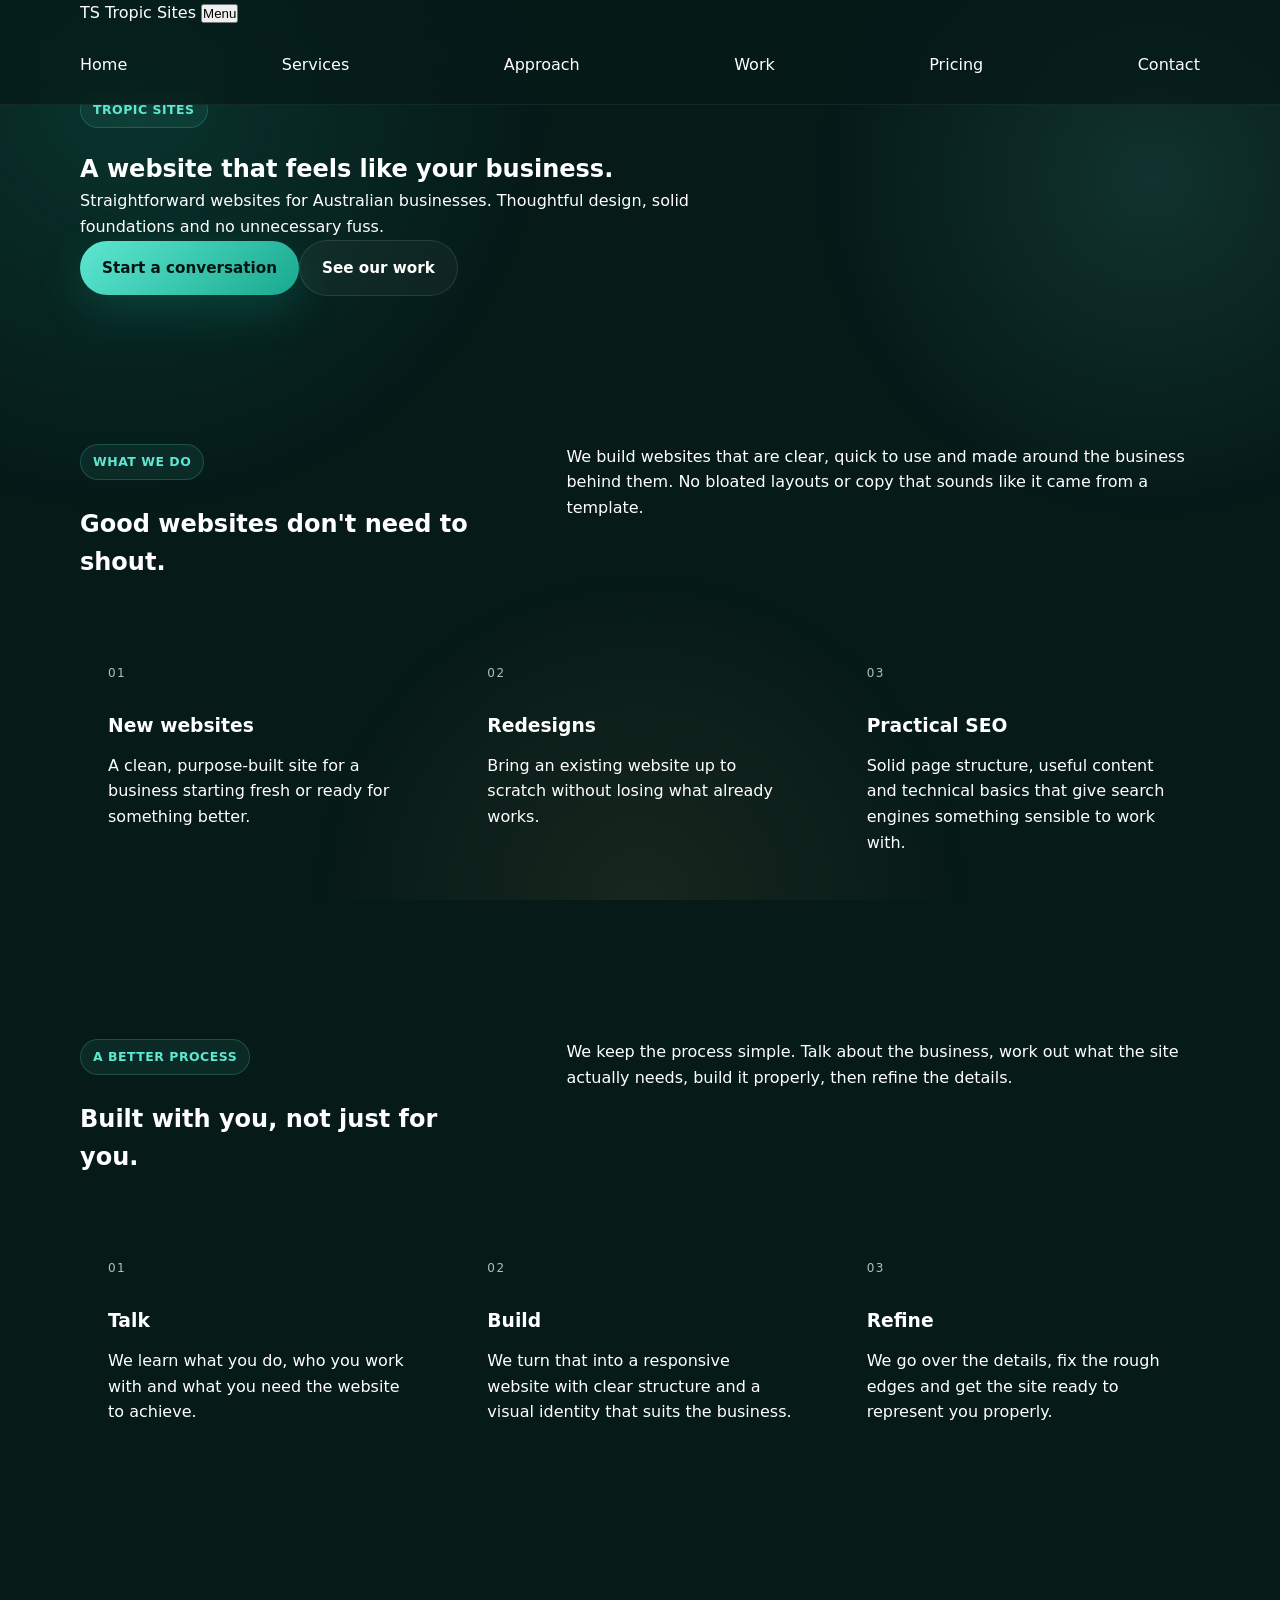
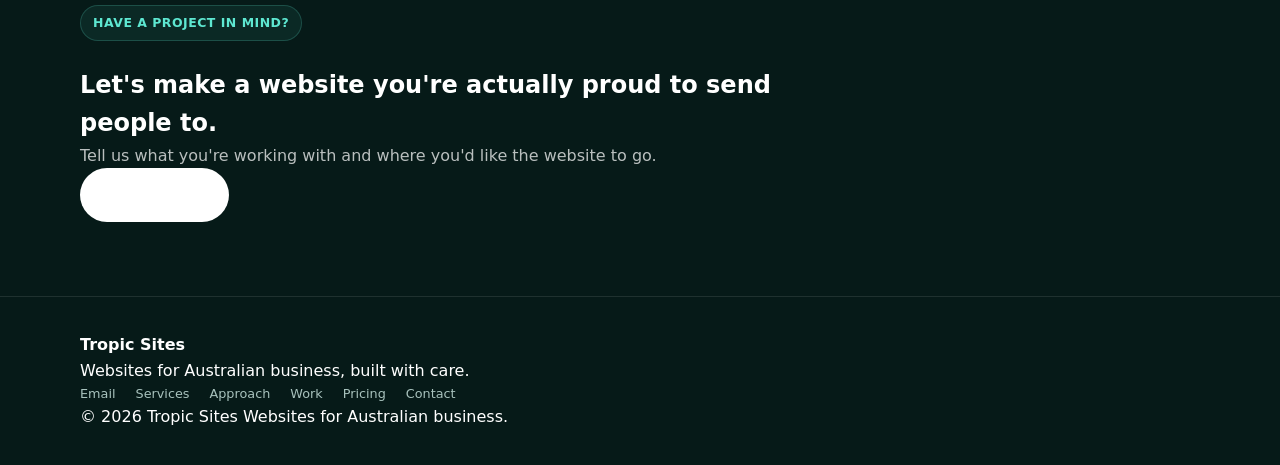
==== commit 6313338d: "Add files via upload" ====
--- a/index.html
+++ b/index.html
@@ -1,2085 +1,100 @@
-<!DOCTYPE html>
-<html lang="en">
+<!doctype html>
+<html lang="en-AU">
 <head>
-  <meta charset="UTF-8">
+  <meta charset="utf-8">
+  <meta name="viewport" content="width=device-width, initial-scale=1">
+  <title>Websites for Australian Business | Tropic Sites</title>
+  <meta name="description" content="Tropic Sites builds considered, responsive websites for Australian businesses that want a site that feels like their business.">
+  <meta name="theme-color" content="#17352d">
+  <meta property="og:title" content="Websites for Australian Business | Tropic Sites">
+  <meta property="og:description" content="Tropic Sites builds considered, responsive websites for Australian businesses that want a site that feels like their business.">
+  <meta property="og:type" content="website">
+  <link rel="stylesheet" href="style.css">
+</head>
+<body data-page="home">
+<header class="site-header">
+  <div class="container header-inner">
+    <a class="brand" href="index.html" aria-label="Tropic Sites home">
+      <span class="brand-mark" aria-hidden="true">TS</span>
+      <span>Tropic Sites</span>
+    </a>
+    <button class="nav-toggle" type="button" data-nav-toggle aria-expanded="false" aria-controls="site-nav">
+      <span>Menu</span>
+    </button>
+    <nav class="site-nav" id="site-nav" data-nav aria-label="Main navigation">
+      <a href="index.html">Home</a>
+      <a href="services.html">Services</a>
+      <a href="approach.html">Approach</a>
+      <a href="work.html">Work</a>
+      <a href="pricing.html">Pricing</a>
+      <a href="contact.html">Contact</a>
+    </nav>
+  </div>
+</header>
+<main class="site-main">
 
-  <meta name="viewport" content="width=device-width, initial-scale=1.0">
+<section class="page-hero"><div class="container">
+  <div class="eyebrow">Tropic Sites</div>
+  <h1>A website that feels like your business.</h1>
+  <p class="lede">Straightforward websites for Australian businesses. Thoughtful design, solid foundations and no unnecessary fuss.</p>
+  <div class="button-row"><a class="button button-primary" href="contact.html">Start a conversation</a><a class="button button-secondary" href="work.html">See our work</a></div>
+</div></section>
+<section class="page-section"><div class="container">
+  <div class="section-intro"><div><span class="eyebrow">What we do</span><h2>Good websites don't need to shout.</h2></div><p>We build websites that are clear, quick to use and made around the business behind them. No bloated layouts or copy that sounds like it came from a template.</p></div>
+  <div class="service-grid">
+    <article class="detail-card"><span class="number">01</span><h3>New websites</h3><p>A clean, purpose-built site for a business starting fresh or ready for something better.</p></article>
+    <article class="detail-card"><span class="number">02</span><h3>Redesigns</h3><p>Bring an existing website up to scratch without losing what already works.</p></article>
+    <article class="detail-card"><span class="number">03</span><h3>Practical SEO</h3><p>Solid page structure, useful content and technical basics that give search engines something sensible to work with.</p></article>
+  </div>
+</div></section>
+<section class="page-section"><div class="container">
+  <div class="section-intro"><div><span class="eyebrow">A better process</span><h2>Built with you, not just for you.</h2></div><p>We keep the process simple. Talk about the business, work out what the site actually needs, build it properly, then refine the details.</p></div>
+  <div class="process-grid">
+    <article class="detail-card"><span class="number">01</span><h3>Talk</h3><p>We learn what you do, who you work with and what you need the website to achieve.</p></article>
+    <article class="detail-card"><span class="number">02</span><h3>Build</h3><p>We turn that into a responsive website with clear structure and a visual identity that suits the business.</p></article>
+    <article class="detail-card"><span class="number">03</span><h3>Refine</h3><p>We go over the details, fix the rough edges and get the site ready to represent you properly.</p></article>
+  </div>
+</div></section>
+<section class="cta-band"><div class="container"><span class="eyebrow">Have a project in mind?</span><h2>Let's make a website you're actually proud to send people to.</h2><p>Tell us what you're working with and where you'd like the website to go.</p><a class="button" href="contact.html">Get in touch</a></div></section>
 
-  <title>Tropic Sites | Premium Websites for Australian Businesses</title>
+</main>
+<footer class="site-footer">
+  <div class="container footer-inner">
+    <div>
+      <strong>Tropic Sites</strong>
+      <p>Websites for Australian business, built with care.</p>
+    </div>
+    <div class="footer-links"><a href="mailto:info.tropicsites@gmail.com">Email</a>
+      <a href="services.html">Services</a>
+      <a href="approach.html">Approach</a>
+      <a href="work.html">Work</a>
+      <a href="pricing.html">Pricing</a>
+      <a href="contact.html">Contact</a>
+    </div>
+  </div>
+  <div class="container footer-bottom">
+    <span>© 2026 Tropic Sites</span>
+    <span>Websites for Australian business.</span>
+  </div>
+</footer>
 
-  <meta
-    name="description"
-    content="Tropic Sites creates fast, modern and premium websites for Australian businesses."
-  >
-
-  <meta name="theme-color" content="#071f1d">
-
-  <style>
-    /* =========================================================
-       TROPIC SITES
-       Premium tropical website
-       ========================================================= */
-
-    :root {
-      --bg: #061a18;
-      --bg-light: #0b2825;
-      --green: #0d6b5d;
-      --green-light: #18a98f;
-      --aqua: #5ee7d1;
-      --cream: #fffaf0;
-      --white: #ffffff;
-      --muted: #a8c2bd;
-      --gold: #e9c46a;
-      --border: rgba(255,255,255,0.10);
-      --shadow: 0 25px 80px rgba(0,0,0,0.35);
-      --radius: 24px;
-    }
-
-    * {
-      margin: 0;
-      padding: 0;
-      box-sizing: border-box;
-    }
-
-    html {
-      scroll-behavior: smooth;
-    }
-
-    body {
-      font-family:
-        Inter,
-        ui-sans-serif,
-        system-ui,
-        -apple-system,
-        BlinkMacSystemFont,
-        "Segoe UI",
-        sans-serif;
-
-      background: var(--bg);
-      color: var(--white);
-      line-height: 1.6;
-      overflow-x: hidden;
-    }
-
-    a {
-      color: inherit;
-      text-decoration: none;
-    }
-
-    img {
-      max-width: 100%;
-      display: block;
-    }
-
-    .container {
-      width: min(1120px, calc(100% - 40px));
-      margin: 0 auto;
-    }
-
-    /* =========================================================
-       BACKGROUND
-       ========================================================= */
-
-    body::before {
-      content: "";
-      position: fixed;
-      inset: 0;
-      pointer-events: none;
-      z-index: -2;
-
-      background:
-        radial-gradient(
-          circle at 10% 10%,
-          rgba(24,169,143,0.18),
-          transparent 30%
-        ),
-        radial-gradient(
-          circle at 90% 20%,
-          rgba(94,231,209,0.12),
-          transparent 25%
-        ),
-        radial-gradient(
-          circle at 50% 100%,
-          rgba(233,196,106,0.08),
-          transparent 30%
-        );
-    }
-
-    /* =========================================================
-       NAVIGATION
-       ========================================================= */
-
-    header {
-      position: fixed;
-      top: 0;
-      left: 0;
-      width: 100%;
-      z-index: 1000;
-
-      background: rgba(6,26,24,0.72);
-      backdrop-filter: blur(18px);
-      -webkit-backdrop-filter: blur(18px);
-
-      border-bottom: 1px solid rgba(255,255,255,0.06);
-    }
-
-    nav {
-      height: 78px;
-      display: flex;
-      align-items: center;
-      justify-content: space-between;
-    }
-
-    .logo {
-      display: flex;
-      align-items: center;
-      gap: 10px;
-      font-size: 1.15rem;
-      font-weight: 800;
-      letter-spacing: -0.03em;
-    }
-
-    .logo-mark {
-      width: 38px;
-      height: 38px;
-      border-radius: 12px;
-
-      display: grid;
-      place-items: center;
-
-      background:
-        linear-gradient(
-          135deg,
-          var(--aqua),
-          var(--green-light)
-        );
-
-      color: var(--bg);
-      font-size: 1.2rem;
-
-      box-shadow:
-        0 8px 25px rgba(24,169,143,0.25);
-    }
-
-    .logo span {
-      color: var(--aqua);
-    }
-
-    .nav-links {
-      display: flex;
-      align-items: center;
-      gap: 32px;
-    }
-
-    .nav-links a {
-      color: var(--muted);
-      font-size: 0.92rem;
-      transition: 0.25s ease;
-    }
-
-    .nav-links a:hover {
-      color: var(--white);
-    }
-
-    .nav-button {
-      padding: 11px 18px;
-      border-radius: 100px;
-
-      background: var(--white);
-      color: var(--bg) !important;
-
-      font-weight: 700;
-    }
-
-    .nav-button:hover {
-      transform: translateY(-2px);
-      box-shadow: 0 10px 30px rgba(255,255,255,0.15);
-    }
-
-    .menu-button {
-      display: none;
-
-      border: 0;
-      background: transparent;
-      color: white;
-
-      font-size: 1.7rem;
-      cursor: pointer;
-    }
-
-    /* =========================================================
-       HERO
-       ========================================================= */
-
-    .hero {
-      min-height: 100vh;
-      display: flex;
-      align-items: center;
-
-      padding-top: 110px;
-      position: relative;
-    }
-
-    .hero-grid {
-      display: grid;
-      grid-template-columns: 1.1fr 0.9fr;
-      gap: 70px;
-      align-items: center;
-    }
-
-    .eyebrow {
-      display: inline-flex;
-      align-items: center;
-      gap: 9px;
-
-      padding: 7px 12px;
-      border-radius: 100px;
-
-      border: 1px solid rgba(94,231,209,0.2);
-      background: rgba(94,231,209,0.07);
-
-      color: var(--aqua);
-      font-size: 0.78rem;
-      font-weight: 700;
-      letter-spacing: 0.04em;
-      text-transform: uppercase;
-
-      margin-bottom: 25px;
-    }
-
-    .eyebrow-dot {
-      width: 7px;
-      height: 7px;
-      border-radius: 50%;
-      background: var(--aqua);
-
-      box-shadow: 0 0 15px var(--aqua);
-    }
-
-    .hero h1 {
-      font-size: clamp(3.2rem, 7vw, 6.5rem);
-      line-height: 0.94;
-      letter-spacing: -0.065em;
-      max-width: 850px;
-    }
-
-    .hero h1 .gradient {
-      background:
-        linear-gradient(
-          110deg,
-          var(--aqua),
-          #9af3df,
-          var(--gold)
-        );
-
-      -webkit-background-clip: text;
-      background-clip: text;
-      color: transparent;
-    }
-
-    .hero-description {
-      margin-top: 30px;
-      max-width: 620px;
-
-      color: var(--muted);
-      font-size: 1.15rem;
-      line-height: 1.8;
-    }
-
-    .hero-buttons {
-      display: flex;
-      gap: 14px;
-      margin-top: 35px;
-      flex-wrap: wrap;
-    }
-
-    .button {
-      display: inline-flex;
-      align-items: center;
-      justify-content: center;
-      gap: 9px;
-
-      padding: 15px 22px;
-      border-radius: 100px;
-
-      font-weight: 750;
-      font-size: 0.95rem;
-
-      transition:
-        transform 0.25s ease,
-        box-shadow 0.25s ease,
-        background 0.25s ease;
-    }
-
-    .button-primary {
-      background: linear-gradient(
-        135deg,
-        var(--aqua),
-        var(--green-light)
-      );
-
-      color: #031311;
-
-      box-shadow:
-        0 15px 45px rgba(24,169,143,0.22);
-    }
-
-    .button-primary:hover {
-      transform: translateY(-3px);
-      box-shadow:
-        0 20px 55px rgba(24,169,143,0.35);
-    }
-
-    .button-secondary {
-      border: 1px solid var(--border);
-      background: rgba(255,255,255,0.04);
-      color: var(--white);
-    }
-
-    .button-secondary:hover {
-      background: rgba(255,255,255,0.08);
-      transform: translateY(-3px);
-    }
-
-    /* Hero visual */
-
-    .hero-visual {
-      position: relative;
-      min-height: 500px;
-
-      display: flex;
-      align-items: center;
-      justify-content: center;
-    }
-
-    .orb {
-      position: absolute;
-      width: 400px;
-      height: 400px;
-      border-radius: 50%;
-
-      background:
-        radial-gradient(
-          circle at 35% 30%,
-          rgba(94,231,209,0.5),
-          rgba(13,107,93,0.15) 45%,
-          transparent 70%
-        );
-
-      filter: blur(2px);
-    }
-
-    .browser {
-      position: relative;
-      width: min(480px, 100%);
-
-      border: 1px solid rgba(255,255,255,0.14);
-      border-radius: 22px;
-
-      background: rgba(255,255,255,0.07);
-      backdrop-filter: blur(20px);
-
-      box-shadow: var(--shadow);
-
-      transform: rotate(2deg);
-      transition: transform 0.4s ease;
-    }
-
-    .browser:hover {
-      transform: rotate(0deg) translateY(-8px);
-    }
-
-    .browser-top {
-      height: 44px;
-      display: flex;
-      align-items: center;
-      gap: 7px;
-
-      padding: 0 15px;
-
-      border-bottom: 1px solid var(--border);
-    }
-
-    .browser-dot {
-      width: 9px;
-      height: 9px;
-      border-radius: 50%;
-      background: rgba(255,255,255,0.25);
-    }
-
-    .browser-screen {
-      padding: 22px;
-      min-height: 360px;
-
-      background:
-        linear-gradient(
-          145deg,
-          rgba(94,231,209,0.13),
-          rgba(233,196,106,0.06)
-        );
-    }
-
-    .mockup-label {
-      font-size: 0.65rem;
-      text-transform: uppercase;
-      letter-spacing: 0.15em;
-      color: var(--aqua);
-      font-weight: 800;
-    }
-
-    .mockup-title {
-      font-size: 2.2rem;
-      font-weight: 800;
-      line-height: 1;
-      margin-top: 12px;
-      letter-spacing: -0.05em;
-    }
-
-    .mockup-lines {
-      margin-top: 20px;
-      display: grid;
-      gap: 9px;
-    }
-
-    .mockup-line {
-      height: 9px;
-      border-radius: 100px;
-      background: rgba(255,255,255,0.12);
-    }
-
-    .mockup-line.short {
-      width: 60%;
-    }
-
-    .mockup-card-grid {
-      display: grid;
-      grid-template-columns: repeat(2, 1fr);
-      gap: 10px;
-      margin-top: 30px;
-    }
-
-    .mockup-card {
-      height: 90px;
-      border-radius: 15px;
-
-      background:
-        linear-gradient(
-          135deg,
-          rgba(24,169,143,0.3),
-          rgba(255,255,255,0.04)
-        );
-
-      border: 1px solid rgba(255,255,255,0.08);
-    }
-
-    .floating-card {
-      position: absolute;
-      bottom: 35px;
-      left: -25px;
-
-      padding: 17px 20px;
-
-      background: rgba(255,255,255,0.09);
-      backdrop-filter: blur(18px);
-
-      border: 1px solid rgba(255,255,255,0.12);
-      border-radius: 17px;
-
-      box-shadow: var(--shadow);
-    }
-
-    .floating-card strong {
-      display: block;
-      color: var(--aqua);
-      font-size: 1.25rem;
-    }
-
-    .floating-card small {
-      color: var(--muted);
-    }
-
-    /* =========================================================
-       TRUST BAR
-       ========================================================= */
-
-    .trust {
-      padding: 35px 0;
-      border-top: 1px solid var(--border);
-      border-bottom: 1px solid var(--border);
-    }
-
-    .trust-content {
-      display: flex;
-      justify-content: space-between;
-      gap: 30px;
-      flex-wrap: wrap;
-    }
-
-    .trust-item {
-      color: var(--muted);
-      font-size: 0.85rem;
-    }
-
-    .trust-item strong {
-      color: white;
-    }
-
-    /* =========================================================
-       GENERAL SECTIONS
-       ========================================================= */
-
-    section {
-      padding: 120px 0;
-    }
-
-    .section-heading {
-      max-width: 700px;
-      margin-bottom: 55px;
-    }
-
-    .section-label {
-      color: var(--aqua);
-      text-transform: uppercase;
-      letter-spacing: 0.14em;
-      font-size: 0.72rem;
-      font-weight: 800;
-      margin-bottom: 15px;
-    }
-
-    .section-heading h2 {
-      font-size: clamp(2.3rem, 5vw, 4rem);
-      line-height: 1;
-      letter-spacing: -0.055em;
-    }
-
-    .section-heading p {
-      color: var(--muted);
-      margin-top: 20px;
-      font-size: 1.05rem;
-    }
-
-    /* =========================================================
-       SERVICES
-       ========================================================= */
-
-    .services-grid {
-      display: grid;
-      grid-template-columns: repeat(3, 1fr);
-      gap: 18px;
-    }
-
-    .service-card {
-      padding: 32px;
-
-      border: 1px solid var(--border);
-      border-radius: var(--radius);
-
-      background:
-        linear-gradient(
-          145deg,
-          rgba(255,255,255,0.055),
-          rgba(255,255,255,0.02)
-        );
-
-      transition:
-        transform 0.3s ease,
-        border 0.3s ease,
-        background 0.3s ease;
-    }
-
-    .service-card:hover {
-      transform: translateY(-8px);
-      border-color: rgba(94,231,209,0.3);
-      background: rgba(94,231,209,0.06);
-    }
-
-    .service-icon {
-      width: 50px;
-      height: 50px;
-
-      display: grid;
-      place-items: center;
-
-      border-radius: 15px;
-
-      background: rgba(94,231,209,0.09);
-      border: 1px solid rgba(94,231,209,0.15);
-
-      font-size: 1.35rem;
-
-      margin-bottom: 24px;
-    }
-
-    .service-card h3 {
-      font-size: 1.2rem;
-      margin-bottom: 10px;
-    }
-
-    .service-card p {
-      color: var(--muted);
-      font-size: 0.93rem;
-      line-height: 1.7;
-    }
-
-    /* =========================================================
-       SHOWCASE
-       ========================================================= */
-
-    .showcase {
-      background:
-        linear-gradient(
-          180deg,
-          transparent,
-          rgba(13,107,93,0.07),
-          transparent
-        );
-    }
-
-    .showcase-grid {
-      display: grid;
-      grid-template-columns: 1.25fr 0.75fr;
-      gap: 20px;
-    }
-
-    .project {
-      min-height: 360px;
-      border-radius: 28px;
-
-      border: 1px solid var(--border);
-
-      overflow: hidden;
-      position: relative;
-
-      background:
-        radial-gradient(
-          circle at 70% 30%,
-          rgba(94,231,209,0.2),
-          transparent 35%
-        ),
-        linear-gradient(
-          135deg,
-          #0b3732,
-          #08201e
-        );
-    }
-
-    .project.large {
-      min-height: 500px;
-    }
-
-    .project-content {
-      position: absolute;
-      inset: auto 30px 30px 30px;
-      z-index: 2;
-    }
-
-    .project-content span {
-      color: var(--aqua);
-      font-size: 0.72rem;
-      font-weight: 800;
-      text-transform: uppercase;
-      letter-spacing: 0.12em;
-    }
-
-    .project-content h3 {
-      margin-top: 6px;
-      font-size: 1.8rem;
-      letter-spacing: -0.04em;
-    }
-
-    .project-content p {
-      color: var(--muted);
-      margin-top: 5px;
-    }
-
-    .project-window {
-      position: absolute;
-
-      top: 35px;
-      left: 50%;
-      transform: translateX(-50%);
-
-      width: 75%;
-      height: 280px;
-
-      background: rgba(255,255,255,0.08);
-      border: 1px solid rgba(255,255,255,0.13);
-
-      border-radius: 18px;
-
-      padding: 18px;
-
-      box-shadow: var(--shadow);
-    }
-
-    .project-window::after {
-      content: "";
-      position: absolute;
-      inset: 25% 10% auto 10%;
-      height: 80px;
-
-      border-radius: 14px;
-
-      background:
-        linear-gradient(
-          135deg,
-          rgba(94,231,209,0.45),
-          rgba(233,196,106,0.25)
-        );
-    }
-
-    .project-window.small {
-      height: 210px;
-    }
-
-    .project-side {
-      display: grid;
-      gap: 20px;
-    }
-
-    /* =========================================================
-       PRICING
-       ========================================================= */
-
-    .pricing-grid {
-      display: grid;
-      grid-template-columns: repeat(3, 1fr);
-      gap: 18px;
-    }
-
-    .price-card {
-      padding: 34px;
-
-      border-radius: var(--radius);
-      border: 1px solid var(--border);
-
-      background: rgba(255,255,255,0.035);
-
-      position: relative;
-    }
-
-    .price-card.featured {
-      background:
-        linear-gradient(
-          145deg,
-          rgba(24,169,143,0.18),
-          rgba(255,255,255,0.04)
-        );
-
-      border-color: rgba(94,231,209,0.3);
-
-      transform: scale(1.03);
-
-      box-shadow: var(--shadow);
-    }
-
-    .popular {
-      position: absolute;
-      top: 18px;
-      right: 18px;
-
-      padding: 6px 10px;
-      border-radius: 100px;
-
-      background: var(--aqua);
-      color: #031311;
-
-      font-size: 0.65rem;
-      font-weight: 900;
-      text-transform: uppercase;
-    }
-
-    .price-card h3 {
-      font-size: 1.25rem;
-    }
-
-    .price {
-      font-size: 2.7rem;
-      font-weight: 850;
-      letter-spacing: -0.06em;
-      margin: 15px 0 5px;
-    }
-
-    .price small {
-      color: var(--muted);
-      font-size: 0.8rem;
-      font-weight: 400;
-    }
-
-    .price-description {
-      color: var(--muted);
-      font-size: 0.88rem;
-      min-height: 60px;
-    }
-
-    .features {
-      list-style: none;
-      margin-top: 25px;
-      display: grid;
-      gap: 12px;
-    }
-
-    .features li {
-      color: #d4e5e1;
-      font-size: 0.88rem;
-    }
-
-    .features li::before {
-      content: "✓";
-      color: var(--aqua);
-      font-weight: 900;
-      margin-right: 9px;
-    }
-
-    .price-card .button {
-      width: 100%;
-      margin-top: 30px;
-    }
-
-    /* =========================================================
-       WHY US
-       ========================================================= */
-
-    .why-grid {
-      display: grid;
-      grid-template-columns: 0.85fr 1.15fr;
-      gap: 80px;
-      align-items: center;
-    }
-
-    .why-visual {
-      min-height: 450px;
-
-      border-radius: 30px;
-
-      background:
-        radial-gradient(
-          circle at 50% 35%,
-          rgba(94,231,209,0.3),
-          transparent 35%
-        ),
-        linear-gradient(
-          145deg,
-          #0b3732,
-          #061a18
-        );
-
-      border: 1px solid var(--border);
-
-      display: grid;
-      place-items: center;
-
-      position: relative;
-      overflow: hidden;
-    }
-
-    .palm {
-      font-size: 10rem;
-      filter: drop-shadow(0 25px 40px rgba(0,0,0,0.35));
-      transform: rotate(-8deg);
-    }
-
-    .why-list {
-      display: grid;
-      gap: 28px;
-    }
-
-    .why-item {
-      display: grid;
-      grid-template-columns: 50px 1fr;
-      gap: 18px;
-    }
-
-    .why-number {
-      width: 46px;
-      height: 46px;
-
-      display: grid;
-      place-items: center;
-
-      border-radius: 14px;
-
-      background: rgba(94,231,209,0.08);
-      border: 1px solid rgba(94,231,209,0.14);
-
-      color: var(--aqua);
-      font-weight: 800;
-    }
-
-    .why-item h3 {
-      margin-bottom: 5px;
-    }
-
-    .why-item p {
-      color: var(--muted);
-      font-size: 0.92rem;
-    }
-
-    /* =========================================================
-       PROCESS
-       ========================================================= */
-
-    .process-grid {
-      display: grid;
-      grid-template-columns: repeat(4, 1fr);
-      gap: 15px;
-    }
-
-    .process-card {
-      padding: 28px;
-
-      border-top: 1px solid var(--border);
-
-      position: relative;
-    }
-
-    .process-number {
-      color: var(--aqua);
-      font-size: 0.72rem;
-      font-weight: 900;
-      letter-spacing: 0.12em;
-    }
-
-    .process-card h3 {
-      margin-top: 35px;
-      margin-bottom: 10px;
-    }
-
-    .process-card p {
-      color: var(--muted);
-      font-size: 0.88rem;
-    }
-
-    /* =========================================================
-       CTA
-       ========================================================= */
-
-    .cta {
-      padding: 80px 0 120px;
-    }
-
-    .cta-box {
-      border-radius: 35px;
-      padding: 80px 60px;
-
-      text-align: center;
-
-      border: 1px solid rgba(94,231,209,0.2);
-
-      background:
-        radial-gradient(
-          circle at 50% 0%,
-          rgba(94,231,209,0.22),
-          transparent 45%
-        ),
-        linear-gradient(
-          145deg,
-          rgba(13,107,93,0.25),
-          rgba(255,255,255,0.035)
-        );
-
-      box-shadow: var(--shadow);
-    }
-
-    .cta-box h2 {
-      font-size: clamp(2.5rem, 5vw, 4.5rem);
-      line-height: 1;
-      letter-spacing: -0.06em;
-    }
-
-    .cta-box p {
-      color: var(--muted);
-      max-width: 600px;
-      margin: 22px auto 30px;
-    }
-
-    /* =========================================================
-       FOOTER
-       ========================================================= */
-
-    footer {
-      padding: 35px 0;
-      border-top: 1px solid var(--border);
-    }
-
-    .footer-content {
-      display: flex;
-      justify-content: space-between;
-      gap: 30px;
-      align-items: center;
-    }
-
-    .footer-copy {
-      color: var(--muted);
-      font-size: 0.8rem;
-    }
-
-    .footer-links {
-      display: flex;
-      gap: 20px;
-      color: var(--muted);
-      font-size: 0.8rem;
-    }
-
-    .footer-links a:hover {
-      color: white;
-    }
-
-    /* =========================================================
-       ANIMATIONS
-       ========================================================= */
-
-    @keyframes float {
-      0%, 100% {
-        transform: translateY(0);
-      }
-
-      50% {
-        transform: translateY(-12px);
-      }
-    }
-
-    .orb {
-      animation: float 7s ease-in-out infinite;
-    }
-
-    /* =========================================================
-       MOBILE
-       ========================================================= */
-
-    @media (max-width: 900px) {
-
-      .hero-grid,
-      .why-grid {
-        grid-template-columns: 1fr;
-      }
-
-      .hero {
-        padding-top: 140px;
-      }
-
-      .hero-visual {
-        min-height: 400px;
-      }
-
-      .services-grid,
-      .pricing-grid {
-        grid-template-columns: 1fr;
-      }
-
-      .showcase-grid {
-        grid-template-columns: 1fr;
-      }
-
-      .process-grid {
-        grid-template-columns: repeat(2, 1fr);
-      }
-
-      .price-card.featured {
-        transform: none;
-      }
-
-      .why-visual {
-        min-height: 350px;
-      }
-
-      .nav-links {
-        position: absolute;
-        top: 78px;
-        left: 20px;
-        right: 20px;
-
-        display: none;
-        flex-direction: column;
-        align-items: stretch;
-
-        padding: 20px;
-
-        background: rgba(6,26,24,0.96);
-        backdrop-filter: blur(20px);
-
-        border: 1px solid var(--border);
-        border-radius: 20px;
-
-        box-shadow: var(--shadow);
-      }
-
-      .nav-links.active {
-        display: flex;
-      }
-
-      .nav-links a {
-        padding: 10px;
-      }
-
-      .menu-button {
-        display: block;
-      }
-    }
-
-    @media (max-width: 600px) {
-
-      .container {
-        width: min(100% - 28px, 1120px);
-      }
-
-      nav {
-        height: 70px;
-      }
-
-      .hero {
-        padding-top: 120px;
-      }
-
-      .hero h1 {
-        font-size: clamp(3rem, 16vw, 4.5rem);
-      }
-
-      .hero-description {
-        font-size: 1rem;
-      }
-
-      .hero-buttons {
-        flex-direction: column;
-      }
-
-      .hero-buttons .button {
-        width: 100%;
-      }
-
-      .hero-visual {
-        min-height: 330px;
-      }
-
-      .browser {
-        width: 94%;
-      }
-
-      .browser-screen {
-        min-height: 270px;
-      }
-
-      .floating-card {
-        left: 0;
-        bottom: 10px;
-      }
-
-      section {
-        padding: 85px 0;
-      }
-
-      .section-heading {
-        margin-bottom: 35px;
-      }
-
-      .services-grid,
-      .pricing-grid {
-        gap: 12px;
-      }
-
-      .service-card,
-      .price-card {
-        padding: 25px;
-      }
-
-      .project.large {
-        min-height: 400px;
-      }
-
-      .project {
-        min-height: 300px;
-      }
-
-      .project-window {
-        width: 82%;
-        height: 200px;
-      }
-
-      .process-grid {
-        grid-template-columns: 1fr;
-      }
-
-      .cta-box {
-        padding: 55px 22px;
-        border-radius: 25px;
-      }
-
-      .cta-box .button {
-        width: 100%;
-      }
-
-      .footer-content {
-        flex-direction: column;
-        align-items: flex-start;
-      }
-
-      .footer-links {
-        flex-wrap: wrap;
-      }
-    }
-  </style>
-</head>
-
-<body>
-
-  <!-- =========================================================
-       NAVIGATION
-       ========================================================= -->
-
-  <header>
-    <div class="container">
-      <nav>
-
-        <a href="#" class="logo">
-          <div class="logo-mark">🌴</div>
-          Tropic <span>Sites</span>
-        </a>
-
-        <div class="nav-links" id="navLinks">
-          <a href="#services">Services</a>
-          <a href="#work">Our Work</a>
-          <a href="#pricing">Pricing</a>
-          <a href="#process">How It Works</a>
-          <a href="#contact" class="nav-button">Start a Project</a>
-        </div>
-
-        <button
-          class="menu-button"
-          id="menuButton"
-          aria-label="Open menu"
-        >
-          ☰
-        </button>
-
-      </nav>
-    </div>
-  </header>
-
-
-  <!-- =========================================================
-       HERO
-       ========================================================= -->
-
-  <main>
-
-    <section class="hero">
-
-      <div class="container">
-
-        <div class="hero-grid">
-
-          <div>
-
-            <div class="eyebrow">
-              <span class="eyebrow-dot"></span>
-              Websites made for Australian business
-            </div>
-
-            <h1>
-              Your business.
-              <br>
-              <span class="gradient">A better website.</span>
-            </h1>
-
-            <p class="hero-description">
-              Modern, fast and professional websites without the
-              complicated agency experience. Built for businesses
-              that want to look as good online as they do in real life.
-            </p>
-
-            <div class="hero-buttons">
-
-              <a href="#contact" class="button button-primary">
-                Let's build your site →
-              </a>
-
-              <a href="#work" class="button button-secondary">
-                See our work
-              </a>
-
-            </div>
-
-          </div>
-
-
-          <div class="hero-visual">
-
-            <div class="orb"></div>
-
-            <div class="browser">
-
-              <div class="browser-top">
-                <span class="browser-dot"></span>
-                <span class="browser-dot"></span>
-                <span class="browser-dot"></span>
-              </div>
-
-              <div class="browser-screen">
-
-                <div class="mockup-label">
-                  Your business online
-                </div>
-
-                <div class="mockup-title">
-                  Look good.<br>
-                  Get noticed.
-                </div>
-
-                <div class="mockup-lines">
-                  <div class="mockup-line"></div>
-                  <div class="mockup-line"></div>
-                  <div class="mockup-line short"></div>
-                </div>
-
-                <div class="mockup-card-grid">
-                  <div class="mockup-card"></div>
-                  <div class="mockup-card"></div>
-                  <div class="mockup-card"></div>
-                  <div class="mockup-card"></div>
-                </div>
-
-              </div>
-
-            </div>
-
-            <div class="floating-card">
-              <strong>Fast. Modern. Simple.</strong>
-              <small>Built for real businesses.</small>
-            </div>
-
-          </div>
-
-        </div>
-
-      </div>
-
-    </section>
-
-
-    <!-- =======================================================
-         TRUST
-         ======================================================= -->
-
-    <div class="trust">
-
-      <div class="container">
-
-        <div class="trust-content">
-
-          <div class="trust-item">
-            <strong>⚡ Fast</strong> websites
-          </div>
-
-          <div class="trust-item">
-            <strong>📱 Mobile</strong> friendly
-          </div>
-
-          <div class="trust-item">
-            <strong>🔎 SEO</strong> ready
-          </div>
-
-          <div class="trust-item">
-            <strong>🇦🇺 Australian</strong> business focused
-          </div>
-
-        </div>
-
-      </div>
-
-    </div>
-
-
-    <!-- =======================================================
-         SERVICES
-         ======================================================= -->
-
-    <section id="services">
-
-      <div class="container">
-
-        <div class="section-heading">
-
-          <div class="section-label">
-            What we do
-          </div>
-
-          <h2>
-            Everything you need
-            to look professional online.
-          </h2>
-
-          <p>
-            From a simple business website to a complete online
-            presence, we keep the process straightforward.
-          </p>
-
-        </div>
-
-
-        <div class="services-grid">
-
-          <div class="service-card">
-
-            <div class="service-icon">🌐</div>
-
-            <h3>Business Websites</h3>
-
-            <p>
-              Professional websites designed around your business,
-              your customers and what you actually want to achieve.
-            </p>
-
-          </div>
-
-
-          <div class="service-card">
-
-            <div class="service-icon">📱</div>
-
-            <h3>Mobile First</h3>
-
-            <p>
-              Your customers are on their phones. Your website
-              should look incredible on them.
-            </p>
-
-          </div>
-
-
-          <div class="service-card">
-
-            <div class="service-icon">🔎</div>
-
-            <h3>Google Ready</h3>
-
-            <p>
-              Clean structure, fast loading pages and sensible SEO
-              foundations to help your business get discovered.
-            </p>
-
-          </div>
-
-
-          <div class="service-card">
-
-            <div class="service-icon">🎨</div>
-
-            <h3>Brand & Design</h3>
-
-            <p>
-              Colours, typography, layouts and visuals that make
-              your business feel like a real brand.
-            </p>
-
-          </div>
-
-
-          <div class="service-card">
-
-            <div class="service-icon">⚡</div>
-
-            <h3>Performance</h3>
-
-            <p>
-              Lightweight websites without unnecessary clutter,
-              helping your pages load quickly.
-            </p>
-
-          </div>
-
-
-          <div class="service-card">
-
-            <div class="service-icon">🛠️</div>
-
-            <h3>Ongoing Support</h3>
-
-            <p>
-              Need a change later? Add a page, update information
-              or make improvements as your business grows.
-            </p>
-
-          </div>
-
-        </div>
-
-      </div>
-
-    </section>
-
-
-    <!-- =======================================================
-         SHOWCASE
-         ======================================================= -->
-
-    <section class="showcase" id="work">
-
-      <div class="container">
-
-        <div class="section-heading">
-
-          <div class="section-label">
-            Our work
-          </div>
-
-          <h2>
-            Websites that don't
-            look like templates.
-          </h2>
-
-          <p>
-            Every business is different. Your website should be too.
-          </p>
-
-        </div>
-
-
-        <div class="showcase-grid">
-
-          <div class="project large">
-
-            <div class="project-window"></div>
-
-            <div class="project-content">
-              <span>Hospitality</span>
-              <h3>Coastal business</h3>
-              <p>Bold. Modern. Local.</p>
-            </div>
-
-          </div>
-
-
-          <div class="project-side">
-
-            <div class="project">
-
-              <div class="project-window small"></div>
-
-              <div class="project-content">
-                <span>Trades</span>
-                <h3>Built to convert</h3>
-                <p>Simple and professional.</p>
-              </div>
-
-            </div>
-
-
-            <div class="project">
-
-              <div
-                class="project-window small"
-                style="background:
-                  linear-gradient(
-                    135deg,
-                    rgba(233,196,106,0.16),
-                    rgba(94,231,209,0.1)
-                  );">
-              </div>
-
-              <div class="project-content">
-                <span>Local Business</span>
-                <h3>Made to stand out</h3>
-                <p>Clean. Premium. Memorable.</p>
-              </div>
-
-            </div>
-
-          </div>
-
-        </div>
-
-      </div>
-
-    </section>
-
-
-    <!-- =======================================================
-         PRICING
-         ======================================================= -->
-
-    <section id="pricing">
-
-      <div class="container">
-
-        <div class="section-heading">
-
-          <div class="section-label">
-            Simple pricing
-          </div>
-
-          <h2>
-            No mysterious agency
-            pricing.
-          </h2>
-
-          <p>
-            Clear packages that make sense for small businesses.
-          </p>
-
-        </div>
-
-
-        <div class="pricing-grid">
-
-          <div class="price-card">
-
-            <h3>Starter</h3>
-
-            <div class="price">
-              $499
-            </div>
-
-            <div class="price-description">
-              A clean online home for a small business.
-            </div>
-
-            <ul class="features">
-              <li>Up to 3 pages</li>
-              <li>Mobile responsive</li>
-              <li>Contact section</li>
-              <li>Basic SEO setup</li>
-              <li>Fast loading</li>
-            </ul>
-
-            <a
-              href="mailto:info.tropicsites@gmail.com?subject=Starter Website Enquiry"
-              class="button button-secondary">
-              Get started
-            </a>
-
-          </div>
-
-
-          <div class="price-card featured">
-
-            <div class="popular">
-              Most popular
-            </div>
-
-            <h3>Business</h3>
-
-            <div class="price">
-              $899
-            </div>
-
-            <div class="price-description">
-              A complete professional website built around your brand.
-            </div>
-
-            <ul class="features">
-              <li>Up to 7 pages</li>
-              <li>Custom design</li>
-              <li>Mobile responsive</li>
-              <li>SEO foundations</li>
-              <li>Google-ready structure</li>
-              <li>Contact forms</li>
-            </ul>
-
-            <a
-              href="mailto:info.tropicsites@gmail.com?subject=Business Website Enquiry"
-              class="button button-primary">
-              Get started
-            </a>
-
-          </div>
-
-
-          <div class="price-card">
-
-            <h3>Custom</h3>
-
-            <div class="price">
-              Let's talk
-            </div>
-
-            <div class="price-description">
-              For businesses that need something beyond a standard website.
-            </div>
-
-            <ul class="features">
-              <li>Custom functionality</li>
-              <li>Advanced pages</li>
-              <li>Booking systems</li>
-              <li>Integrations</li>
-              <li>Online stores</li>
-              <li>Custom requirements</li>
-            </ul>
-
-            <a
-              href="mailto:info.tropicsites@gmail.com?subject=Custom Website Enquiry"
-              class="button button-secondary">
-              Talk to us
-            </a>
-
-          </div>
-
-        </div>
-
-      </div>
-
-    </section>
-
-
-    <!-- =======================================================
-         WHY TROPIC SITES
-         ======================================================= -->
-
-    <section>
-
-      <div class="container">
-
-        <div class="why-grid">
-
-          <div class="why-visual">
-
-            <div class="palm">
-              🌴
-            </div>
-
-          </div>
-
-
-          <div>
-
-            <div class="section-heading">
-
-              <div class="section-label">
-                Why Tropic Sites
-              </div>
-
-              <h2>
-                Good websites
-                shouldn't be complicated.
-              </h2>
-
-            </div>
-
-
-            <div class="why-list">
-
-              <div class="why-item">
-
-                <div class="why-number">
-                  01
-                </div>
-
-                <div>
-                  <h3>We speak normal English</h3>
-
-                  <p>
-                    No confusing technical jargon or endless meetings.
-                    We'll explain what matters and leave the rest to us.
-                  </p>
-                </div>
-
-              </div>
-
-
-              <div class="why-item">
-
-                <div class="why-number">
-                  02
-                </div>
-
-                <div>
-                  <h3>Designed around your business</h3>
-
-                  <p>
-                    We don't just throw your logo onto a template.
-                    Your website should actually represent your business.
-                  </p>
-                </div>
-
-              </div>
-
-
-              <div class="why-item">
-
-                <div class="why-number">
-                  03
-                </div>
-
-                <div>
-                  <h3>You stay in control</h3>
-
-                  <p>
-                    Your website, your domain and your accounts.
-                    We build it for you without locking you in.
-                  </p>
-                </div>
-
-              </div>
-
-
-              <div class="why-item">
-
-                <div class="why-number">
-                  04
-                </div>
-
-                <div>
-                  <h3>Built for real customers</h3>
-
-                  <p>
-                    Pretty is great. But your website also needs to
-                    make it easy for people to contact and choose you.
-                  </p>
-                </div>
-
-              </div>
-
-            </div>
-
-          </div>
-
-        </div>
-
-      </div>
-
-    </section>
-
-
-    <!-- =======================================================
-         PROCESS
-         ======================================================= -->
-
-    <section id="process">
-
-      <div class="container">
-
-        <div class="section-heading">
-
-          <div class="section-label">
-            How it works
-          </div>
-
-          <h2>
-            From idea to
-            "holy shit, that's my website."
-          </h2>
-
-        </div>
-
-
-        <div class="process-grid">
-
-          <div class="process-card">
-
-            <div class="process-number">
-              STEP 01
-            </div>
-
-            <h3>Tell us about you</h3>
-
-            <p>
-              Tell us what you do, who your customers are and
-              what you want your website to achieve.
-            </p>
-
-          </div>
-
-
-          <div class="process-card">
-
-            <div class="process-number">
-              STEP 02
-            </div>
-
-            <h3>We design it</h3>
-
-            <p>
-              We turn your ideas, branding and information into
-              a polished website.
-            </p>
-
-          </div>
-
-
-          <div class="process-card">
-
-            <div class="process-number">
-              STEP 03
-            </div>
-
-            <h3>You review it</h3>
-
-            <p>
-              You look through everything and tell us what you
-              love, what you don't and what needs changing.
-            </p>
-
-          </div>
-
-
-          <div class="process-card">
-
-            <div class="process-number">
-              STEP 04
-            </div>
-
-            <h3>We launch</h3>
-
-            <p>
-              Once you're happy, we connect everything and put
-              your new website live.
-            </p>
-
-          </div>
-
-        </div>
-
-      </div>
-
-    </section>
-
-
-    <!-- =======================================================
-         CTA
-         ======================================================= -->
-
-    <section class="cta" id="contact">
-
-      <div class="container">
-
-        <div class="cta-box">
-
-          <div class="section-label">
-            Ready when you are
-          </div>
-
-          <h2>
-            Let's build something
-            bloody good.
-          </h2>
-
-          <p>
-            Tell us about your business and what you need.
-            We'll take it from there.
-          </p>
-
-          <a
-            href="mailto:info.tropicsites@gmail.com?subject=Website Project Enquiry"
-            class="button button-primary">
-            Email Tropic Sites →
-          </a>
-
-        </div>
-
-      </div>
-
-    </section>
-
-  </main>
-
-
-  <!-- =========================================================
-       FOOTER
-       ========================================================= -->
-
-  <footer>
-
-    <div class="container">
-
-      <div class="footer-content">
-
-        <div class="footer-copy">
-          © 2026 Tropic Sites. Websites for Australian business.
-        </div>
-
-        <div class="footer-links">
-
-          <a href="#services">Services</a>
-
-          <a href="#work">Work</a>
-
-          <a href="#pricing">Pricing</a>
-
-          <a href="mailto:info.tropicsites@gmail.com">
-            Contact
-          </a>
-
-        </div>
-
-      </div>
-
-    </div>
-
-  </footer>
-
-
-  <!-- =========================================================
-       JAVASCRIPT
-       ========================================================= -->
-
-  <script>
-
-    const menuButton = document.getElementById("menuButton");
-    const navLinks = document.getElementById("navLinks");
-
-    menuButton.addEventListener("click", () => {
-      navLinks.classList.toggle("active");
-
-      if (navLinks.classList.contains("active")) {
-        menuButton.textContent = "✕";
-      } else {
-        menuButton.textContent = "☰";
-      }
+<script>
+(() => {
+  const navToggle = document.querySelector('[data-nav-toggle]');
+  const nav = document.querySelector('[data-nav]');
+  if (!navToggle || !nav) return;
+  navToggle.addEventListener('click', () => {
+    const open = nav.classList.toggle('is-open');
+    navToggle.setAttribute('aria-expanded', String(open));
+  });
+  nav.querySelectorAll('a').forEach(link => {
+    link.addEventListener('click', () => {
+      nav.classList.remove('is-open');
+      navToggle.setAttribute('aria-expanded', 'false');
     });
-
-
-    /* Close mobile menu after clicking a link */
-
-    document.querySelectorAll(".nav-links a").forEach(link => {
-
-      link.addEventListener("click", () => {
-
-        navLinks.classList.remove("active");
-        menuButton.textContent = "☰";
-
-      });
-
-    });
-
-
-    /* Small reveal animation */
-
-    const revealElements = document.querySelectorAll(
-      ".service-card, .project, .price-card, .why-item, .process-card"
-    );
-
-    const observer = new IntersectionObserver(
-      entries => {
-
-        entries.forEach(entry => {
-
-          if (entry.isIntersecting) {
-
-            entry.target.style.opacity = "1";
-            entry.target.style.transform = "translateY(0)";
-
-          }
-
-        });
-
-      },
-      {
-        threshold: 0.1
-      }
-    );
-
-
-    revealElements.forEach(element => {
-
-      element.style.opacity = "0";
-      element.style.transform = "translateY(20px)";
-      element.style.transition =
-        "opacity 0.6s ease, transform 0.6s ease";
-
-      observer.observe(element);
-
-    });
-
-  </script>
+  });
+})();
+</script>
 
 </body>
 </html>
--- a/style.css
+++ b/style.css
@@ -0,0 +1,1254 @@
+/* =========================================================
+       TROPIC SITES
+       Premium tropical website
+       ========================================================= */
+
+    :root {
+      --bg: #061a18;
+      --bg-light: #0b2825;
+      --green: #0d6b5d;
+      --green-light: #18a98f;
+      --aqua: #5ee7d1;
+      --cream: #fffaf0;
+      --white: #ffffff;
+      --muted: #a8c2bd;
+      --gold: #e9c46a;
+      --border: rgba(255,255,255,0.10);
+      --shadow: 0 25px 80px rgba(0,0,0,0.35);
+      --radius: 24px;
+    }
+
+    * {
+      margin: 0;
+      padding: 0;
+      box-sizing: border-box;
+    }
+
+    html {
+      scroll-behavior: smooth;
+    }
+
+    body {
+      font-family:
+        Inter,
+        ui-sans-serif,
+        system-ui,
+        -apple-system,
+        BlinkMacSystemFont,
+        "Segoe UI",
+        sans-serif;
+
+      background: var(--bg);
+      color: var(--white);
+      line-height: 1.6;
+      overflow-x: hidden;
+    }
+
+    a {
+      color: inherit;
+      text-decoration: none;
+    }
+
+    img {
+      max-width: 100%;
+      display: block;
+    }
+
+    .container {
+      width: min(1120px, calc(100% - 40px));
+      margin: 0 auto;
+    }
+
+    /* =========================================================
+       BACKGROUND
+       ========================================================= */
+
+    body::before {
+      content: "";
+      position: fixed;
+      inset: 0;
+      pointer-events: none;
+      z-index: -2;
+
+      background:
+        radial-gradient(
+          circle at 10% 10%,
+          rgba(24,169,143,0.18),
+          transparent 30%
+        ),
+        radial-gradient(
+          circle at 90% 20%,
+          rgba(94,231,209,0.12),
+          transparent 25%
+        ),
+        radial-gradient(
+          circle at 50% 100%,
+          rgba(233,196,106,0.08),
+          transparent 30%
+        );
+    }
+
+    /* =========================================================
+       NAVIGATION
+       ========================================================= */
+
+    header {
+      position: fixed;
+      top: 0;
+      left: 0;
+      width: 100%;
+      z-index: 1000;
+
+      background: rgba(6,26,24,0.72);
+      backdrop-filter: blur(18px);
+      -webkit-backdrop-filter: blur(18px);
+
+      border-bottom: 1px solid rgba(255,255,255,0.06);
+    }
+
+    nav {
+      height: 78px;
+      display: flex;
+      align-items: center;
+      justify-content: space-between;
+    }
+
+    .logo {
+      display: flex;
+      align-items: center;
+      gap: 10px;
+      font-size: 1.15rem;
+      font-weight: 800;
+      letter-spacing: -0.03em;
+    }
+
+    .logo-mark {
+      width: 38px;
+      height: 38px;
+      border-radius: 12px;
+
+      display: grid;
+      place-items: center;
+
+      background:
+        linear-gradient(
+          135deg,
+          var(--aqua),
+          var(--green-light)
+        );
+
+      color: var(--bg);
+      font-size: 1.2rem;
+
+      box-shadow:
+        0 8px 25px rgba(24,169,143,0.25);
+    }
+
+    .logo span {
+      color: var(--aqua);
+    }
+
+    .nav-links {
+      display: flex;
+      align-items: center;
+      gap: 32px;
+    }
+
+    .nav-links a {
+      color: var(--muted);
+      font-size: 0.92rem;
+      transition: 0.25s ease;
+    }
+
+    .nav-links a:hover {
+      color: var(--white);
+    }
+
+    .nav-button {
+      padding: 11px 18px;
+      border-radius: 100px;
+
+      background: var(--white);
+      color: var(--bg) !important;
+
+      font-weight: 700;
+    }
+
+    .nav-button:hover {
+      transform: translateY(-2px);
+      box-shadow: 0 10px 30px rgba(255,255,255,0.15);
+    }
+
+    .menu-button {
+      display: none;
+
+      border: 0;
+      background: transparent;
+      color: white;
+
+      font-size: 1.7rem;
+      cursor: pointer;
+    }
+
+    /* =========================================================
+       HERO
+       ========================================================= */
+
+    .hero {
+      min-height: 100vh;
+      display: flex;
+      align-items: center;
+
+      padding-top: 110px;
+      position: relative;
+    }
+
+    .hero-grid {
+      display: grid;
+      grid-template-columns: 1.1fr 0.9fr;
+      gap: 70px;
+      align-items: center;
+    }
+
+    .eyebrow {
+      display: inline-flex;
+      align-items: center;
+      gap: 9px;
+
+      padding: 7px 12px;
+      border-radius: 100px;
+
+      border: 1px solid rgba(94,231,209,0.2);
+      background: rgba(94,231,209,0.07);
+
+      color: var(--aqua);
+      font-size: 0.78rem;
+      font-weight: 700;
+      letter-spacing: 0.04em;
+      text-transform: uppercase;
+
+      margin-bottom: 25px;
+    }
+
+    .eyebrow-dot {
+      width: 7px;
+      height: 7px;
+      border-radius: 50%;
+      background: var(--aqua);
+
+      box-shadow: 0 0 15px var(--aqua);
+    }
+
+    .hero h1 {
+      font-size: clamp(3.2rem, 7vw, 6.5rem);
+      line-height: 0.94;
+      letter-spacing: -0.065em;
+      max-width: 850px;
+    }
+
+    .hero h1 .gradient {
+      background:
+        linear-gradient(
+          110deg,
+          var(--aqua),
+          #9af3df,
+          var(--gold)
+        );
+
+      -webkit-background-clip: text;
+      background-clip: text;
+      color: transparent;
+    }
+
+    .hero-description {
+      margin-top: 30px;
+      max-width: 620px;
+
+      color: var(--muted);
+      font-size: 1.15rem;
+      line-height: 1.8;
+    }
+
+    .hero-buttons {
+      display: flex;
+      gap: 14px;
+      margin-top: 35px;
+      flex-wrap: wrap;
+    }
+
+    .button {
+      display: inline-flex;
+      align-items: center;
+      justify-content: center;
+      gap: 9px;
+
+      padding: 15px 22px;
+      border-radius: 100px;
+
+      font-weight: 750;
+      font-size: 0.95rem;
+
+      transition:
+        transform 0.25s ease,
+        box-shadow 0.25s ease,
+        background 0.25s ease;
+    }
+
+    .button-primary {
+      background: linear-gradient(
+        135deg,
+        var(--aqua),
+        var(--green-light)
+      );
+
+      color: #031311;
+
+      box-shadow:
+        0 15px 45px rgba(24,169,143,0.22);
+    }
+
+    .button-primary:hover {
+      transform: translateY(-3px);
+      box-shadow:
+        0 20px 55px rgba(24,169,143,0.35);
+    }
+
+    .button-secondary {
+      border: 1px solid var(--border);
+      background: rgba(255,255,255,0.04);
+      color: var(--white);
+    }
+
+    .button-secondary:hover {
+      background: rgba(255,255,255,0.08);
+      transform: translateY(-3px);
+    }
+
+    /* Hero visual */
+
+    .hero-visual {
+      position: relative;
+      min-height: 500px;
+
+      display: flex;
+      align-items: center;
+      justify-content: center;
+    }
+
+    .orb {
+      position: absolute;
+      width: 400px;
+      height: 400px;
+      border-radius: 50%;
+
+      background:
+        radial-gradient(
+          circle at 35% 30%,
+          rgba(94,231,209,0.5),
+          rgba(13,107,93,0.15) 45%,
+          transparent 70%
+        );
+
+      filter: blur(2px);
+    }
+
+    .browser {
+      position: relative;
+      width: min(480px, 100%);
+
+      border: 1px solid rgba(255,255,255,0.14);
+      border-radius: 22px;
+
+      background: rgba(255,255,255,0.07);
+      backdrop-filter: blur(20px);
+
+      box-shadow: var(--shadow);
+
+      transform: rotate(2deg);
+      transition: transform 0.4s ease;
+    }
+
+    .browser:hover {
+      transform: rotate(0deg) translateY(-8px);
+    }
+
+    .browser-top {
+      height: 44px;
+      display: flex;
+      align-items: center;
+      gap: 7px;
+
+      padding: 0 15px;
+
+      border-bottom: 1px solid var(--border);
+    }
+
+    .browser-dot {
+      width: 9px;
+      height: 9px;
+      border-radius: 50%;
+      background: rgba(255,255,255,0.25);
+    }
+
+    .browser-screen {
+      padding: 22px;
+      min-height: 360px;
+
+      background:
+        linear-gradient(
+          145deg,
+          rgba(94,231,209,0.13),
+          rgba(233,196,106,0.06)
+        );
+    }
+
+    .mockup-label {
+      font-size: 0.65rem;
+      text-transform: uppercase;
+      letter-spacing: 0.15em;
+      color: var(--aqua);
+      font-weight: 800;
+    }
+
+    .mockup-title {
+      font-size: 2.2rem;
+      font-weight: 800;
+      line-height: 1;
+      margin-top: 12px;
+      letter-spacing: -0.05em;
+    }
+
+    .mockup-lines {
+      margin-top: 20px;
+      display: grid;
+      gap: 9px;
+    }
+
+    .mockup-line {
+      height: 9px;
+      border-radius: 100px;
+      background: rgba(255,255,255,0.12);
+    }
+
+    .mockup-line.short {
+      width: 60%;
+    }
+
+    .mockup-card-grid {
+      display: grid;
+      grid-template-columns: repeat(2, 1fr);
+      gap: 10px;
+      margin-top: 30px;
+    }
+
+    .mockup-card {
+      height: 90px;
+      border-radius: 15px;
+
+      background:
+        linear-gradient(
+          135deg,
+          rgba(24,169,143,0.3),
+          rgba(255,255,255,0.04)
+        );
+
+      border: 1px solid rgba(255,255,255,0.08);
+    }
+
+    .floating-card {
+      position: absolute;
+      bottom: 35px;
+      left: -25px;
+
+      padding: 17px 20px;
+
+      background: rgba(255,255,255,0.09);
+      backdrop-filter: blur(18px);
+
+      border: 1px solid rgba(255,255,255,0.12);
+      border-radius: 17px;
+
+      box-shadow: var(--shadow);
+    }
+
+    .floating-card strong {
+      display: block;
+      color: var(--aqua);
+      font-size: 1.25rem;
+    }
+
+    .floating-card small {
+      color: var(--muted);
+    }
+
+    /* =========================================================
+       TRUST BAR
+       ========================================================= */
+
+    .trust {
+      padding: 35px 0;
+      border-top: 1px solid var(--border);
+      border-bottom: 1px solid var(--border);
+    }
+
+    .trust-content {
+      display: flex;
+      justify-content: space-between;
+      gap: 30px;
+      flex-wrap: wrap;
+    }
+
+    .trust-item {
+      color: var(--muted);
+      font-size: 0.85rem;
+    }
+
+    .trust-item strong {
+      color: white;
+    }
+
+    /* =========================================================
+       GENERAL SECTIONS
+       ========================================================= */
+
+    section {
+      padding: 120px 0;
+    }
+
+    .section-heading {
+      max-width: 700px;
+      margin-bottom: 55px;
+    }
+
+    .section-label {
+      color: var(--aqua);
+      text-transform: uppercase;
+      letter-spacing: 0.14em;
+      font-size: 0.72rem;
+      font-weight: 800;
+      margin-bottom: 15px;
+    }
+
+    .section-heading h2 {
+      font-size: clamp(2.3rem, 5vw, 4rem);
+      line-height: 1;
+      letter-spacing: -0.055em;
+    }
+
+    .section-heading p {
+      color: var(--muted);
+      margin-top: 20px;
+      font-size: 1.05rem;
+    }
+
+    /* =========================================================
+       SERVICES
+       ========================================================= */
+
+    .services-grid {
+      display: grid;
+      grid-template-columns: repeat(3, 1fr);
+      gap: 18px;
+    }
+
+    .service-card {
+      padding: 32px;
+
+      border: 1px solid var(--border);
+      border-radius: var(--radius);
+
+      background:
+        linear-gradient(
+          145deg,
+          rgba(255,255,255,0.055),
+          rgba(255,255,255,0.02)
+        );
+
+      transition:
+        transform 0.3s ease,
+        border 0.3s ease,
+        background 0.3s ease;
+    }
+
+    .service-card:hover {
+      transform: translateY(-8px);
+      border-color: rgba(94,231,209,0.3);
+      background: rgba(94,231,209,0.06);
+    }
+
+    .service-icon {
+      width: 50px;
+      height: 50px;
+
+      display: grid;
+      place-items: center;
+
+      border-radius: 15px;
+
+      background: rgba(94,231,209,0.09);
+      border: 1px solid rgba(94,231,209,0.15);
+
+      font-size: 1.35rem;
+
+      margin-bottom: 24px;
+    }
+
+    .service-card h3 {
+      font-size: 1.2rem;
+      margin-bottom: 10px;
+    }
+
+    .service-card p {
+      color: var(--muted);
+      font-size: 0.93rem;
+      line-height: 1.7;
+    }
+
+    /* =========================================================
+       SHOWCASE
+       ========================================================= */
+
+    .showcase {
+      background:
+        linear-gradient(
+          180deg,
+          transparent,
+          rgba(13,107,93,0.07),
+          transparent
+        );
+    }
+
+    .showcase-grid {
+      display: grid;
+      grid-template-columns: 1.25fr 0.75fr;
+      gap: 20px;
+    }
+
+    .project {
+      min-height: 360px;
+      border-radius: 28px;
+
+      border: 1px solid var(--border);
+
+      overflow: hidden;
+      position: relative;
+
+      background:
+        radial-gradient(
+          circle at 70% 30%,
+          rgba(94,231,209,0.2),
+          transparent 35%
+        ),
+        linear-gradient(
+          135deg,
+          #0b3732,
+          #08201e
+        );
+    }
+
+    .project.large {
+      min-height: 500px;
+    }
+
+    .project-content {
+      position: absolute;
+      inset: auto 30px 30px 30px;
+      z-index: 2;
+    }
+
+    .project-content span {
+      color: var(--aqua);
+      font-size: 0.72rem;
+      font-weight: 800;
+      text-transform: uppercase;
+      letter-spacing: 0.12em;
+    }
+
+    .project-content h3 {
+      margin-top: 6px;
+      font-size: 1.8rem;
+      letter-spacing: -0.04em;
+    }
+
+    .project-content p {
+      color: var(--muted);
+      margin-top: 5px;
+    }
+
+    .project-window {
+      position: absolute;
+
+      top: 35px;
+      left: 50%;
+      transform: translateX(-50%);
+
+      width: 75%;
+      height: 280px;
+
+      background: rgba(255,255,255,0.08);
+      border: 1px solid rgba(255,255,255,0.13);
+
+      border-radius: 18px;
+
+      padding: 18px;
+
+      box-shadow: var(--shadow);
+    }
+
+    .project-window::after {
+      content: "";
+      position: absolute;
+      inset: 25% 10% auto 10%;
+      height: 80px;
+
+      border-radius: 14px;
+
+      background:
+        linear-gradient(
+          135deg,
+          rgba(94,231,209,0.45),
+          rgba(233,196,106,0.25)
+        );
+    }
+
+    .project-window.small {
+      height: 210px;
+    }
+
+    .project-side {
+      display: grid;
+      gap: 20px;
+    }
+
+    /* =========================================================
+       PRICING
+       ========================================================= */
+
+    .pricing-grid {
+      display: grid;
+      grid-template-columns: repeat(3, 1fr);
+      gap: 18px;
+    }
+
+    .price-card {
+      padding: 34px;
+
+      border-radius: var(--radius);
+      border: 1px solid var(--border);
+
+      background: rgba(255,255,255,0.035);
+
+      position: relative;
+    }
+
+    .price-card.featured {
+      background:
+        linear-gradient(
+          145deg,
+          rgba(24,169,143,0.18),
+          rgba(255,255,255,0.04)
+        );
+
+      border-color: rgba(94,231,209,0.3);
+
+      transform: scale(1.03);
+
+      box-shadow: var(--shadow);
+    }
+
+    .popular {
+      position: absolute;
+      top: 18px;
+      right: 18px;
+
+      padding: 6px 10px;
+      border-radius: 100px;
+
+      background: var(--aqua);
+      color: #031311;
+
+      font-size: 0.65rem;
+      font-weight: 900;
+      text-transform: uppercase;
+    }
+
+    .price-card h3 {
+      font-size: 1.25rem;
+    }
+
+    .price {
+      font-size: 2.7rem;
+      font-weight: 850;
+      letter-spacing: -0.06em;
+      margin: 15px 0 5px;
+    }
+
+    .price small {
+      color: var(--muted);
+      font-size: 0.8rem;
+      font-weight: 400;
+    }
+
+    .price-description {
+      color: var(--muted);
+      font-size: 0.88rem;
+      min-height: 60px;
+    }
+
+    .features {
+      list-style: none;
+      margin-top: 25px;
+      display: grid;
+      gap: 12px;
+    }
+
+    .features li {
+      color: #d4e5e1;
+      font-size: 0.88rem;
+    }
+
+    .features li::before {
+      content: "✓";
+      color: var(--aqua);
+      font-weight: 900;
+      margin-right: 9px;
+    }
+
+    .price-card .button {
+      width: 100%;
+      margin-top: 30px;
+    }
+
+    /* =========================================================
+       WHY US
+       ========================================================= */
+
+    .why-grid {
+      display: grid;
+      grid-template-columns: 0.85fr 1.15fr;
+      gap: 80px;
+      align-items: center;
+    }
+
+    .why-visual {
+      min-height: 450px;
+
+      border-radius: 30px;
+
+      background:
+        radial-gradient(
+          circle at 50% 35%,
+          rgba(94,231,209,0.3),
+          transparent 35%
+        ),
+        linear-gradient(
+          145deg,
+          #0b3732,
+          #061a18
+        );
+
+      border: 1px solid var(--border);
+
+      display: grid;
+      place-items: center;
+
+      position: relative;
+      overflow: hidden;
+    }
+
+    .palm {
+      font-size: 10rem;
+      filter: drop-shadow(0 25px 40px rgba(0,0,0,0.35));
+      transform: rotate(-8deg);
+    }
+
+    .why-list {
+      display: grid;
+      gap: 28px;
+    }
+
+    .why-item {
+      display: grid;
+      grid-template-columns: 50px 1fr;
+      gap: 18px;
+    }
+
+    .why-number {
+      width: 46px;
+      height: 46px;
+
+      display: grid;
+      place-items: center;
+
+      border-radius: 14px;
+
+      background: rgba(94,231,209,0.08);
+      border: 1px solid rgba(94,231,209,0.14);
+
+      color: var(--aqua);
+      font-weight: 800;
+    }
+
+    .why-item h3 {
+      margin-bottom: 5px;
+    }
+
+    .why-item p {
+      color: var(--muted);
+      font-size: 0.92rem;
+    }
+
+    /* =========================================================
+       PROCESS
+       ========================================================= */
+
+    .process-grid {
+      display: grid;
+      grid-template-columns: repeat(4, 1fr);
+      gap: 15px;
+    }
+
+    .process-card {
+      padding: 28px;
+
+      border-top: 1px solid var(--border);
+
+      position: relative;
+    }
+
+    .process-number {
+      color: var(--aqua);
+      font-size: 0.72rem;
+      font-weight: 900;
+      letter-spacing: 0.12em;
+    }
+
+    .process-card h3 {
+      margin-top: 35px;
+      margin-bottom: 10px;
+    }
+
+    .process-card p {
+      color: var(--muted);
+      font-size: 0.88rem;
+    }
+
+    /* =========================================================
+       CTA
+       ========================================================= */
+
+    .cta {
+      padding: 80px 0 120px;
+    }
+
+    .cta-box {
+      border-radius: 35px;
+      padding: 80px 60px;
+
+      text-align: center;
+
+      border: 1px solid rgba(94,231,209,0.2);
+
+      background:
+        radial-gradient(
+          circle at 50% 0%,
+          rgba(94,231,209,0.22),
+          transparent 45%
+        ),
+        linear-gradient(
+          145deg,
+          rgba(13,107,93,0.25),
+          rgba(255,255,255,0.035)
+        );
+
+      box-shadow: var(--shadow);
+    }
+
+    .cta-box h2 {
+      font-size: clamp(2.5rem, 5vw, 4.5rem);
+      line-height: 1;
+      letter-spacing: -0.06em;
+    }
+
+    .cta-box p {
+      color: var(--muted);
+      max-width: 600px;
+      margin: 22px auto 30px;
+    }
+
+    /* =========================================================
+       FOOTER
+       ========================================================= */
+
+    footer {
+      padding: 35px 0;
+      border-top: 1px solid var(--border);
+    }
+
+    .footer-content {
+      display: flex;
+      justify-content: space-between;
+      gap: 30px;
+      align-items: center;
+    }
+
+    .footer-copy {
+      color: var(--muted);
+      font-size: 0.8rem;
+    }
+
+    .footer-links {
+      display: flex;
+      gap: 20px;
+      color: var(--muted);
+      font-size: 0.8rem;
+    }
+
+    .footer-links a:hover {
+      color: white;
+    }
+
+    /* =========================================================
+       ANIMATIONS
+       ========================================================= */
+
+    @keyframes float {
+      0%, 100% {
+        transform: translateY(0);
+      }
+
+      50% {
+        transform: translateY(-12px);
+      }
+    }
+
+    .orb {
+      animation: float 7s ease-in-out infinite;
+    }
+
+    /* =========================================================
+       MOBILE
+       ========================================================= */
+
+    @media (max-width: 900px) {
+
+      .hero-grid,
+      .why-grid {
+        grid-template-columns: 1fr;
+      }
+
+      .hero {
+        padding-top: 140px;
+      }
+
+      .hero-visual {
+        min-height: 400px;
+      }
+
+      .services-grid,
+      .pricing-grid {
+        grid-template-columns: 1fr;
+      }
+
+      .showcase-grid {
+        grid-template-columns: 1fr;
+      }
+
+      .process-grid {
+        grid-template-columns: repeat(2, 1fr);
+      }
+
+      .price-card.featured {
+        transform: none;
+      }
+
+      .why-visual {
+        min-height: 350px;
+      }
+
+      .nav-links {
+        position: absolute;
+        top: 78px;
+        left: 20px;
+        right: 20px;
+
+        display: none;
+        flex-direction: column;
+        align-items: stretch;
+
+        padding: 20px;
+
+        background: rgba(6,26,24,0.96);
+        backdrop-filter: blur(20px);
+
+        border: 1px solid var(--border);
+        border-radius: 20px;
+
+        box-shadow: var(--shadow);
+      }
+
+      .nav-links.active {
+        display: flex;
+      }
+
+      .nav-links a {
+        padding: 10px;
+      }
+
+      .menu-button {
+        display: block;
+      }
+    }
+
+    @media (max-width: 600px) {
+
+      .container {
+        width: min(100% - 28px, 1120px);
+      }
+
+      nav {
+        height: 70px;
+      }
+
+      .hero {
+        padding-top: 120px;
+      }
+
+      .hero h1 {
+        font-size: clamp(3rem, 16vw, 4.5rem);
+      }
+
+      .hero-description {
+        font-size: 1rem;
+      }
+
+      .hero-buttons {
+        flex-direction: column;
+      }
+
+      .hero-buttons .button {
+        width: 100%;
+      }
+
+      .hero-visual {
+        min-height: 330px;
+      }
+
+      .browser {
+        width: 94%;
+      }
+
+      .browser-screen {
+        min-height: 270px;
+      }
+
+      .floating-card {
+        left: 0;
+        bottom: 10px;
+      }
+
+      section {
+        padding: 85px 0;
+      }
+
+      .section-heading {
+        margin-bottom: 35px;
+      }
+
+      .services-grid,
+      .pricing-grid {
+        gap: 12px;
+      }
+
+      .service-card,
+      .price-card {
+        padding: 25px;
+      }
+
+      .project.large {
+        min-height: 400px;
+      }
+
+      .project {
+        min-height: 300px;
+      }
+
+      .project-window {
+        width: 82%;
+        height: 200px;
+      }
+
+      .process-grid {
+        grid-template-columns: 1fr;
+      }
+
+      .cta-box {
+        padding: 55px 22px;
+        border-radius: 25px;
+      }
+
+      .cta-box .button {
+        width: 100%;
+      }
+
+      .footer-content {
+        flex-direction: column;
+        align-items: flex-start;
+      }
+
+      .footer-links {
+        flex-wrap: wrap;
+      }
+    }
+
+/* Multi-page site refinements */
+.site-main { min-height: calc(100vh - 160px); }
+.page-hero { padding: 92px 0 70px; border-bottom: 1px solid var(--line); }
+.page-hero .eyebrow { margin-bottom: 22px; }
+.page-hero h1 { max-width: 900px; }
+.page-hero p { max-width: 680px; }
+.page-section { padding: 78px 0; border-bottom: 1px solid var(--line); }
+.page-section:last-of-type { border-bottom: 0; }
+.section-intro { display:grid; grid-template-columns:minmax(0, .8fr) minmax(0, 1.2fr); gap:64px; align-items:start; margin-bottom:54px; }
+.section-intro h2 { margin:0; }
+.section-intro p { margin:0; }
+.service-grid, .process-grid, .work-grid, .pricing-grid { display:grid; grid-template-columns:repeat(3, minmax(0,1fr)); gap:18px; }
+.detail-card { border:1px solid var(--line); padding:28px; background:var(--surface); }
+.detail-card h3 { margin:0 0 12px; }
+.detail-card p { margin:0; }
+.detail-card ul { margin:18px 0 0; padding-left:20px; }
+.detail-card li + li { margin-top:8px; }
+.number { display:block; font-size:12px; letter-spacing:.12em; text-transform:uppercase; margin-bottom:28px; color:var(--muted); }
+.work-card { border:1px solid var(--line); min-height:300px; padding:28px; display:flex; flex-direction:column; justify-content:space-between; background:var(--surface); }
+.work-card .tag { font-size:12px; text-transform:uppercase; letter-spacing:.1em; color:var(--muted); }
+.work-card h3 { margin:16px 0 10px; }
+.work-card p { margin:0; }
+.price-card { border:1px solid var(--line); padding:30px; background:var(--surface); }
+.price-card.featured { border-color:var(--ink); }
+.price { font-family: Georgia, "Times New Roman", serif; font-size:48px; line-height:1; margin:24px 0 8px; }
+.price-note { color:var(--muted); font-size:14px; }
+.price-card ul { margin:26px 0 30px; padding-left:20px; }
+.price-card li + li { margin-top:9px; }
+.cta-band { padding:74px 0; background:var(--ink); color:#fff; }
+.cta-band h2 { color:#fff; max-width:760px; }
+.cta-band p { color:rgba(255,255,255,.72); max-width:650px; }
+.cta-band .button { background:#fff; color:var(--ink); border-color:#fff; }
+.contact-grid { display:grid; grid-template-columns:.8fr 1.2fr; gap:70px; }
+.contact-list { display:grid; gap:18px; }
+.contact-item { padding-bottom:18px; border-bottom:1px solid var(--line); }
+.contact-item strong { display:block; margin-bottom:5px; }
+.contact-form { display:grid; gap:18px; }
+.contact-form label { display:grid; gap:8px; font-size:14px; font-weight:600; }
+.contact-form input, .contact-form textarea, .contact-form select { width:100%; box-sizing:border-box; border:1px solid var(--line); background:#fff; padding:14px 15px; font:inherit; color:var(--ink); border-radius:0; }
+.contact-form textarea { min-height:170px; resize:vertical; }
+.contact-form input:focus, .contact-form textarea:focus, .contact-form select:focus { outline:2px solid var(--accent); outline-offset:2px; }
+.breadcrumb { font-size:13px; color:var(--muted); margin-bottom:22px; }
+.breadcrumb a { color:inherit; }
+.current-page { color:var(--ink); }
+.form-note { font-size:13px; color:var(--muted); margin:0; }
+@media (max-width: 820px) {
+  .page-hero { padding:64px 0 52px; }
+  .page-section { padding:58px 0; }
+  .section-intro, .contact-grid { grid-template-columns:1fr; gap:26px; }
+  .service-grid, .process-grid, .work-grid, .pricing-grid { grid-template-columns:1fr; }
+}
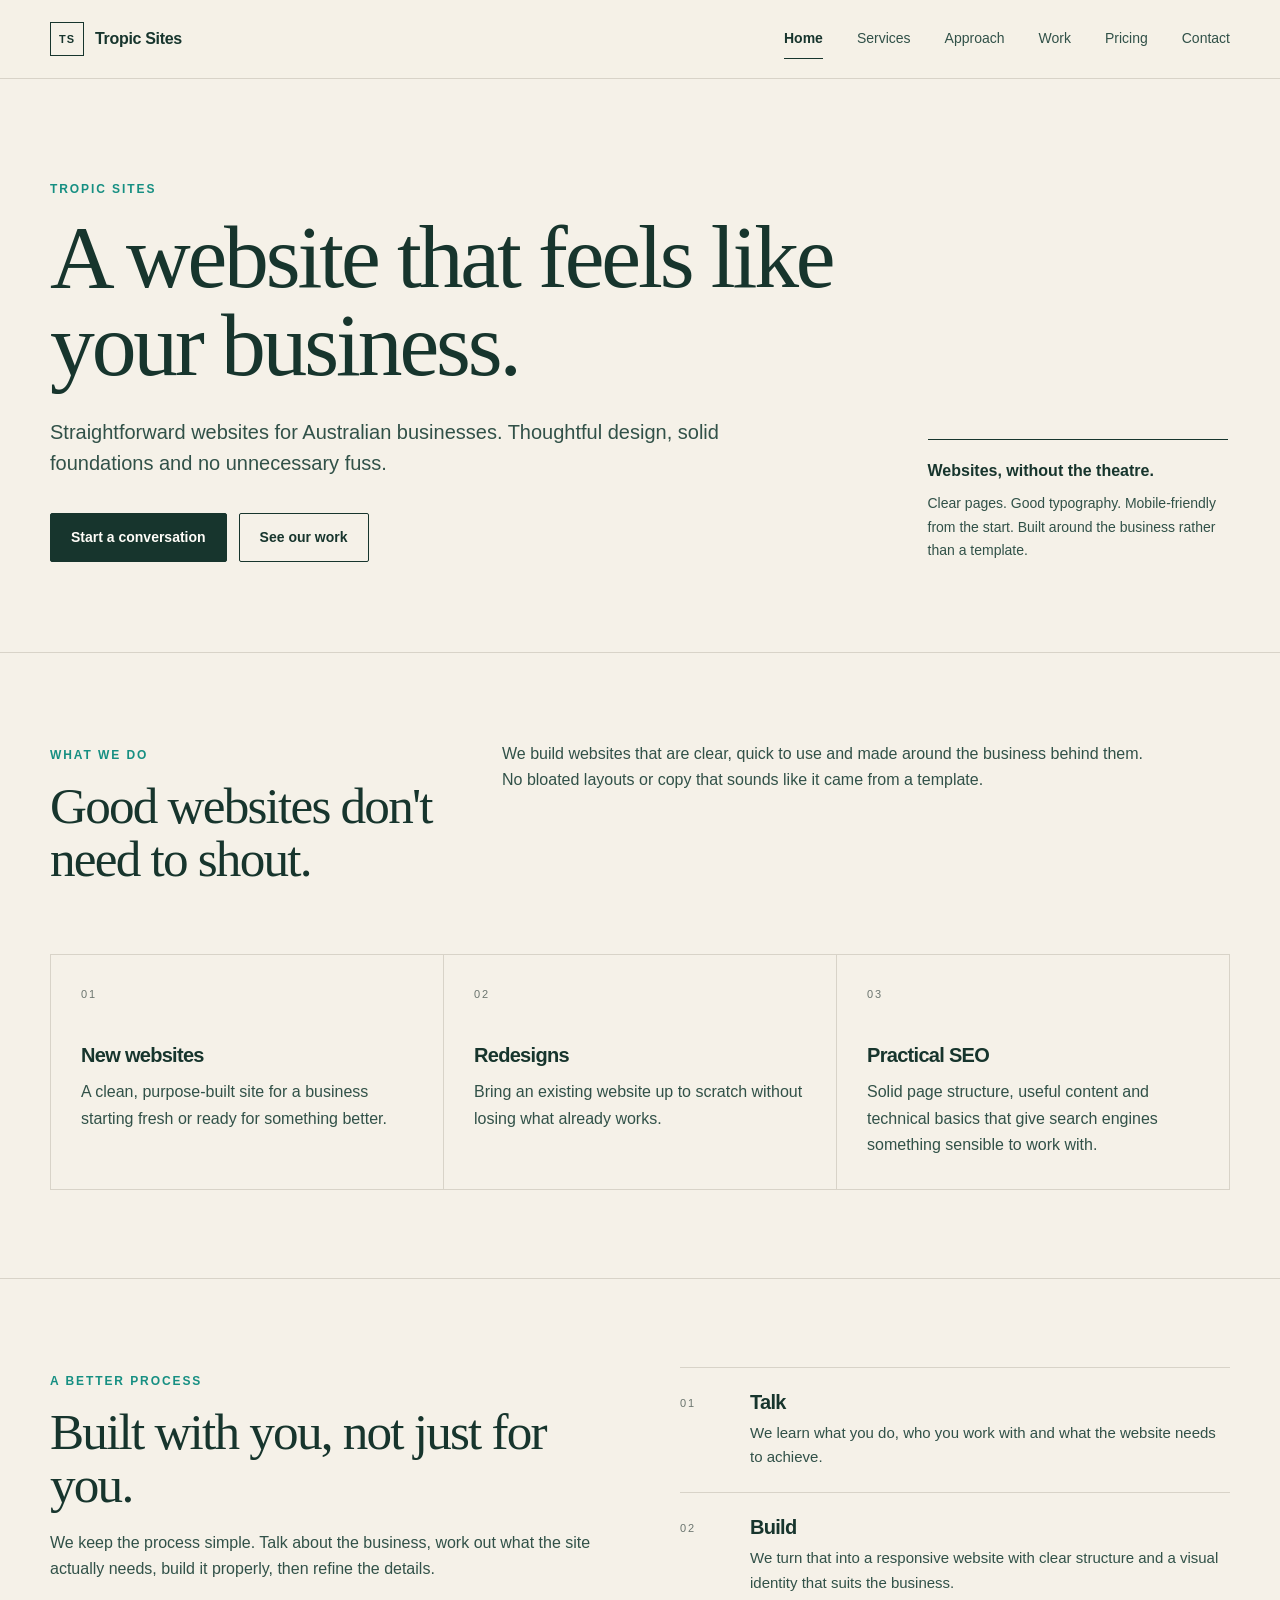
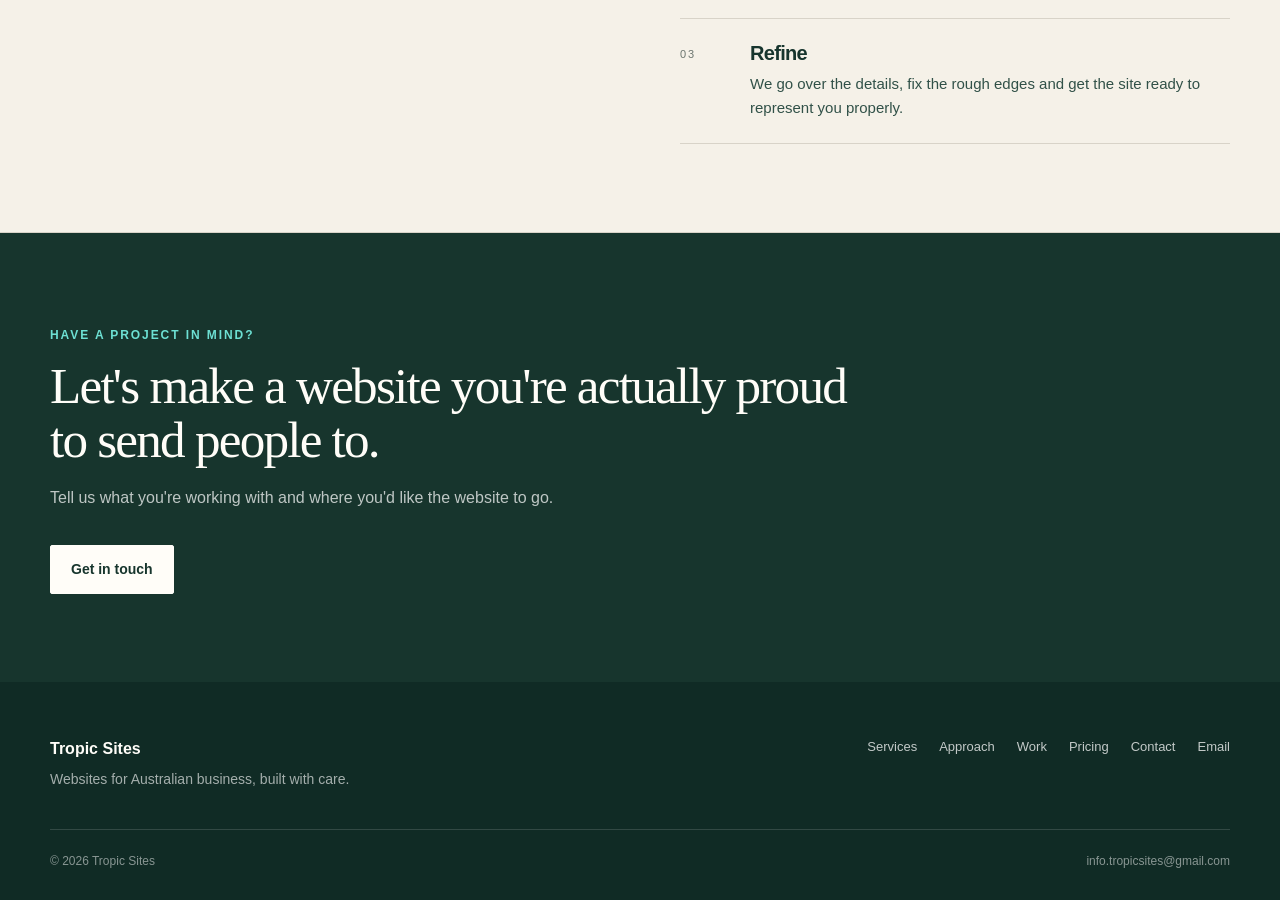
==== commit 3f3a7ce1: "Add files via upload" ====
--- a/index.html
+++ b/index.html
@@ -1,100 +1,25 @@
 <!doctype html>
-<html lang="en-AU">
-<head>
-  <meta charset="utf-8">
-  <meta name="viewport" content="width=device-width, initial-scale=1">
-  <title>Websites for Australian Business | Tropic Sites</title>
-  <meta name="description" content="Tropic Sites builds considered, responsive websites for Australian businesses that want a site that feels like their business.">
-  <meta name="theme-color" content="#17352d">
-  <meta property="og:title" content="Websites for Australian Business | Tropic Sites">
-  <meta property="og:description" content="Tropic Sites builds considered, responsive websites for Australian businesses that want a site that feels like their business.">
-  <meta property="og:type" content="website">
-  <link rel="stylesheet" href="style.css">
-</head>
-<body data-page="home">
-<header class="site-header">
-  <div class="container header-inner">
-    <a class="brand" href="index.html" aria-label="Tropic Sites home">
-      <span class="brand-mark" aria-hidden="true">TS</span>
-      <span>Tropic Sites</span>
-    </a>
-    <button class="nav-toggle" type="button" data-nav-toggle aria-expanded="false" aria-controls="site-nav">
-      <span>Menu</span>
-    </button>
-    <nav class="site-nav" id="site-nav" data-nav aria-label="Main navigation">
-      <a href="index.html">Home</a>
-      <a href="services.html">Services</a>
-      <a href="approach.html">Approach</a>
-      <a href="work.html">Work</a>
-      <a href="pricing.html">Pricing</a>
-      <a href="contact.html">Contact</a>
-    </nav>
-  </div>
-</header>
-<main class="site-main">
-
-<section class="page-hero"><div class="container">
-  <div class="eyebrow">Tropic Sites</div>
-  <h1>A website that feels like your business.</h1>
-  <p class="lede">Straightforward websites for Australian businesses. Thoughtful design, solid foundations and no unnecessary fuss.</p>
-  <div class="button-row"><a class="button button-primary" href="contact.html">Start a conversation</a><a class="button button-secondary" href="work.html">See our work</a></div>
-</div></section>
-<section class="page-section"><div class="container">
-  <div class="section-intro"><div><span class="eyebrow">What we do</span><h2>Good websites don't need to shout.</h2></div><p>We build websites that are clear, quick to use and made around the business behind them. No bloated layouts or copy that sounds like it came from a template.</p></div>
-  <div class="service-grid">
-    <article class="detail-card"><span class="number">01</span><h3>New websites</h3><p>A clean, purpose-built site for a business starting fresh or ready for something better.</p></article>
-    <article class="detail-card"><span class="number">02</span><h3>Redesigns</h3><p>Bring an existing website up to scratch without losing what already works.</p></article>
-    <article class="detail-card"><span class="number">03</span><h3>Practical SEO</h3><p>Solid page structure, useful content and technical basics that give search engines something sensible to work with.</p></article>
-  </div>
-</div></section>
-<section class="page-section"><div class="container">
-  <div class="section-intro"><div><span class="eyebrow">A better process</span><h2>Built with you, not just for you.</h2></div><p>We keep the process simple. Talk about the business, work out what the site actually needs, build it properly, then refine the details.</p></div>
-  <div class="process-grid">
-    <article class="detail-card"><span class="number">01</span><h3>Talk</h3><p>We learn what you do, who you work with and what you need the website to achieve.</p></article>
-    <article class="detail-card"><span class="number">02</span><h3>Build</h3><p>We turn that into a responsive website with clear structure and a visual identity that suits the business.</p></article>
-    <article class="detail-card"><span class="number">03</span><h3>Refine</h3><p>We go over the details, fix the rough edges and get the site ready to represent you properly.</p></article>
-  </div>
-</div></section>
-<section class="cta-band"><div class="container"><span class="eyebrow">Have a project in mind?</span><h2>Let's make a website you're actually proud to send people to.</h2><p>Tell us what you're working with and where you'd like the website to go.</p><a class="button" href="contact.html">Get in touch</a></div></section>
-
+<html lang="en-AU"><head>
+<meta charset="utf-8"><meta name="viewport" content="width=device-width, initial-scale=1">
+<title>Websites for Australian Business | Tropic Sites</title><meta name="description" content="Tropic Sites builds considered, responsive websites for Australian businesses that want a site that feels like their business.">
+<meta name="theme-color" content="#17352d"><meta property="og:title" content="Websites for Australian Business | Tropic Sites"><meta property="og:description" content="Tropic Sites builds considered, responsive websites for Australian businesses that want a site that feels like their business."><meta property="og:type" content="website">
+<link rel="stylesheet" href="style.css"></head><body>
+<header class="site-header"><div class="container header-inner">
+<a class="brand" href="index.html" aria-label="Tropic Sites home"><span class="brand-mark">TS</span><span>Tropic Sites</span></a>
+<button class="nav-toggle" type="button" aria-expanded="false" aria-controls="site-nav">Menu</button>
+<nav class="site-nav" id="site-nav" aria-label="Main navigation"><a href="index.html" aria-current="page">Home</a><a href="services.html">Services</a><a href="approach.html">Approach</a><a href="work.html">Work</a><a href="pricing.html">Pricing</a><a href="contact.html">Contact</a></nav>
+</div></header>
+<main>
+<section class="home-hero"><div class="container home-hero-grid"><div><span class="eyebrow">Tropic Sites</span><h1>A website that feels like your business.</h1><p class="lede">Straightforward websites for Australian businesses. Thoughtful design, solid foundations and no unnecessary fuss.</p><div class="button-row"><a class="button button-primary" href="contact.html">Start a conversation</a><a class="button button-secondary" href="work.html">See our work</a></div></div><aside class="hero-note"><strong>Websites, without the theatre.</strong><p>Clear pages. Good typography. Mobile-friendly from the start. Built around the business rather than a template.</p></aside></div></section>
+<section class="section"><div class="container"><div class="section-head"><div><span class="eyebrow">What we do</span><h2>Good websites don't need to shout.</h2></div><p>We build websites that are clear, quick to use and made around the business behind them. No bloated layouts or copy that sounds like it came from a template.</p></div><div class="card-grid"><article class="card"><span class="card-number">01</span><h3>New websites</h3><p>A clean, purpose-built site for a business starting fresh or ready for something better.</p></article><article class="card"><span class="card-number">02</span><h3>Redesigns</h3><p>Bring an existing website up to scratch without losing what already works.</p></article><article class="card"><span class="card-number">03</span><h3>Practical SEO</h3><p>Solid page structure, useful content and technical basics that give search engines something sensible to work with.</p></article></div></div></section>
+<section class="section"><div class="container split"><div><span class="eyebrow">A better process</span><h2>Built with you, not just for you.</h2><p>We keep the process simple. Talk about the business, work out what the site actually needs, build it properly, then refine the details.</p></div><div class="list"><div class="list-item"><span class="number">01</span><div><h3>Talk</h3><p>We learn what you do, who you work with and what the website needs to achieve.</p></div></div><div class="list-item"><span class="number">02</span><div><h3>Build</h3><p>We turn that into a responsive website with clear structure and a visual identity that suits the business.</p></div></div><div class="list-item"><span class="number">03</span><div><h3>Refine</h3><p>We go over the details, fix the rough edges and get the site ready to represent you properly.</p></div></div></div></div></section>
+<section class="cta"><div class="container"><span class="eyebrow">Have a project in mind?</span><h2>Let's make a website you're actually proud to send people to.</h2><p>Tell us what you're working with and where you'd like the website to go.</p><div class="button-row"><a class="button button-light" href="contact.html">Get in touch</a></div></div></section>
 </main>
-<footer class="site-footer">
-  <div class="container footer-inner">
-    <div>
-      <strong>Tropic Sites</strong>
-      <p>Websites for Australian business, built with care.</p>
-    </div>
-    <div class="footer-links"><a href="mailto:info.tropicsites@gmail.com">Email</a>
-      <a href="services.html">Services</a>
-      <a href="approach.html">Approach</a>
-      <a href="work.html">Work</a>
-      <a href="pricing.html">Pricing</a>
-      <a href="contact.html">Contact</a>
-    </div>
-  </div>
-  <div class="container footer-bottom">
-    <span>© 2026 Tropic Sites</span>
-    <span>Websites for Australian business.</span>
-  </div>
-</footer>
-
+<footer class="site-footer"><div class="container"><div class="footer-top">
+<div class="footer-brand"><strong>Tropic Sites</strong><p>Websites for Australian business, built with care.</p></div>
+<nav class="footer-links" aria-label="Footer navigation"><a href="services.html">Services</a><a href="approach.html">Approach</a><a href="work.html">Work</a><a href="pricing.html">Pricing</a><a href="contact.html">Contact</a><a href="mailto:info.tropicsites@gmail.com">Email</a></nav>
+</div><div class="footer-bottom"><span>© 2026 Tropic Sites</span><span>info.tropicsites@gmail.com</span></div></div></footer>
 <script>
-(() => {
-  const navToggle = document.querySelector('[data-nav-toggle]');
-  const nav = document.querySelector('[data-nav]');
-  if (!navToggle || !nav) return;
-  navToggle.addEventListener('click', () => {
-    const open = nav.classList.toggle('is-open');
-    navToggle.setAttribute('aria-expanded', String(open));
-  });
-  nav.querySelectorAll('a').forEach(link => {
-    link.addEventListener('click', () => {
-      nav.classList.remove('is-open');
-      navToggle.setAttribute('aria-expanded', 'false');
-    });
-  });
-})();
-</script>
-
-</body>
-</html>
+const toggle=document.querySelector('.nav-toggle'),nav=document.querySelector('.site-nav');
+if(toggle&&nav){toggle.addEventListener('click',()=>{const open=nav.classList.toggle('is-open');toggle.setAttribute('aria-expanded',open?'true':'false')})}
+</script></body></html>
--- a/style.css
+++ b/style.css
@@ -1,1254 +1,72 @@
-/* =========================================================
-       TROPIC SITES
-       Premium tropical website
-       ========================================================= */
 
-    :root {
-      --bg: #061a18;
-      --bg-light: #0b2825;
-      --green: #0d6b5d;
-      --green-light: #18a98f;
-      --aqua: #5ee7d1;
-      --cream: #fffaf0;
-      --white: #ffffff;
-      --muted: #a8c2bd;
-      --gold: #e9c46a;
-      --border: rgba(255,255,255,0.10);
-      --shadow: 0 25px 80px rgba(0,0,0,0.35);
-      --radius: 24px;
-    }
-
-    * {
-      margin: 0;
-      padding: 0;
-      box-sizing: border-box;
-    }
-
-    html {
-      scroll-behavior: smooth;
-    }
-
-    body {
-      font-family:
-        Inter,
-        ui-sans-serif,
-        system-ui,
-        -apple-system,
-        BlinkMacSystemFont,
-        "Segoe UI",
-        sans-serif;
-
-      background: var(--bg);
-      color: var(--white);
-      line-height: 1.6;
-      overflow-x: hidden;
-    }
-
-    a {
-      color: inherit;
-      text-decoration: none;
-    }
-
-    img {
-      max-width: 100%;
-      display: block;
-    }
-
-    .container {
-      width: min(1120px, calc(100% - 40px));
-      margin: 0 auto;
-    }
-
-    /* =========================================================
-       BACKGROUND
-       ========================================================= */
-
-    body::before {
-      content: "";
-      position: fixed;
-      inset: 0;
-      pointer-events: none;
-      z-index: -2;
-
-      background:
-        radial-gradient(
-          circle at 10% 10%,
-          rgba(24,169,143,0.18),
-          transparent 30%
-        ),
-        radial-gradient(
-          circle at 90% 20%,
-          rgba(94,231,209,0.12),
-          transparent 25%
-        ),
-        radial-gradient(
-          circle at 50% 100%,
-          rgba(233,196,106,0.08),
-          transparent 30%
-        );
-    }
-
-    /* =========================================================
-       NAVIGATION
-       ========================================================= */
-
-    header {
-      position: fixed;
-      top: 0;
-      left: 0;
-      width: 100%;
-      z-index: 1000;
-
-      background: rgba(6,26,24,0.72);
-      backdrop-filter: blur(18px);
-      -webkit-backdrop-filter: blur(18px);
-
-      border-bottom: 1px solid rgba(255,255,255,0.06);
-    }
-
-    nav {
-      height: 78px;
-      display: flex;
-      align-items: center;
-      justify-content: space-between;
-    }
-
-    .logo {
-      display: flex;
-      align-items: center;
-      gap: 10px;
-      font-size: 1.15rem;
-      font-weight: 800;
-      letter-spacing: -0.03em;
-    }
-
-    .logo-mark {
-      width: 38px;
-      height: 38px;
-      border-radius: 12px;
-
-      display: grid;
-      place-items: center;
-
-      background:
-        linear-gradient(
-          135deg,
-          var(--aqua),
-          var(--green-light)
-        );
-
-      color: var(--bg);
-      font-size: 1.2rem;
-
-      box-shadow:
-        0 8px 25px rgba(24,169,143,0.25);
-    }
-
-    .logo span {
-      color: var(--aqua);
-    }
-
-    .nav-links {
-      display: flex;
-      align-items: center;
-      gap: 32px;
-    }
-
-    .nav-links a {
-      color: var(--muted);
-      font-size: 0.92rem;
-      transition: 0.25s ease;
-    }
-
-    .nav-links a:hover {
-      color: var(--white);
-    }
-
-    .nav-button {
-      padding: 11px 18px;
-      border-radius: 100px;
-
-      background: var(--white);
-      color: var(--bg) !important;
-
-      font-weight: 700;
-    }
-
-    .nav-button:hover {
-      transform: translateY(-2px);
-      box-shadow: 0 10px 30px rgba(255,255,255,0.15);
-    }
-
-    .menu-button {
-      display: none;
-
-      border: 0;
-      background: transparent;
-      color: white;
-
-      font-size: 1.7rem;
-      cursor: pointer;
-    }
-
-    /* =========================================================
-       HERO
-       ========================================================= */
-
-    .hero {
-      min-height: 100vh;
-      display: flex;
-      align-items: center;
-
-      padding-top: 110px;
-      position: relative;
-    }
-
-    .hero-grid {
-      display: grid;
-      grid-template-columns: 1.1fr 0.9fr;
-      gap: 70px;
-      align-items: center;
-    }
-
-    .eyebrow {
-      display: inline-flex;
-      align-items: center;
-      gap: 9px;
-
-      padding: 7px 12px;
-      border-radius: 100px;
-
-      border: 1px solid rgba(94,231,209,0.2);
-      background: rgba(94,231,209,0.07);
-
-      color: var(--aqua);
-      font-size: 0.78rem;
-      font-weight: 700;
-      letter-spacing: 0.04em;
-      text-transform: uppercase;
-
-      margin-bottom: 25px;
-    }
-
-    .eyebrow-dot {
-      width: 7px;
-      height: 7px;
-      border-radius: 50%;
-      background: var(--aqua);
-
-      box-shadow: 0 0 15px var(--aqua);
-    }
-
-    .hero h1 {
-      font-size: clamp(3.2rem, 7vw, 6.5rem);
-      line-height: 0.94;
-      letter-spacing: -0.065em;
-      max-width: 850px;
-    }
-
-    .hero h1 .gradient {
-      background:
-        linear-gradient(
-          110deg,
-          var(--aqua),
-          #9af3df,
-          var(--gold)
-        );
-
-      -webkit-background-clip: text;
-      background-clip: text;
-      color: transparent;
-    }
-
-    .hero-description {
-      margin-top: 30px;
-      max-width: 620px;
-
-      color: var(--muted);
-      font-size: 1.15rem;
-      line-height: 1.8;
-    }
-
-    .hero-buttons {
-      display: flex;
-      gap: 14px;
-      margin-top: 35px;
-      flex-wrap: wrap;
-    }
-
-    .button {
-      display: inline-flex;
-      align-items: center;
-      justify-content: center;
-      gap: 9px;
-
-      padding: 15px 22px;
-      border-radius: 100px;
-
-      font-weight: 750;
-      font-size: 0.95rem;
-
-      transition:
-        transform 0.25s ease,
-        box-shadow 0.25s ease,
-        background 0.25s ease;
-    }
-
-    .button-primary {
-      background: linear-gradient(
-        135deg,
-        var(--aqua),
-        var(--green-light)
-      );
-
-      color: #031311;
-
-      box-shadow:
-        0 15px 45px rgba(24,169,143,0.22);
-    }
-
-    .button-primary:hover {
-      transform: translateY(-3px);
-      box-shadow:
-        0 20px 55px rgba(24,169,143,0.35);
-    }
-
-    .button-secondary {
-      border: 1px solid var(--border);
-      background: rgba(255,255,255,0.04);
-      color: var(--white);
-    }
-
-    .button-secondary:hover {
-      background: rgba(255,255,255,0.08);
-      transform: translateY(-3px);
-    }
-
-    /* Hero visual */
-
-    .hero-visual {
-      position: relative;
-      min-height: 500px;
-
-      display: flex;
-      align-items: center;
-      justify-content: center;
-    }
-
-    .orb {
-      position: absolute;
-      width: 400px;
-      height: 400px;
-      border-radius: 50%;
-
-      background:
-        radial-gradient(
-          circle at 35% 30%,
-          rgba(94,231,209,0.5),
-          rgba(13,107,93,0.15) 45%,
-          transparent 70%
-        );
-
-      filter: blur(2px);
-    }
-
-    .browser {
-      position: relative;
-      width: min(480px, 100%);
-
-      border: 1px solid rgba(255,255,255,0.14);
-      border-radius: 22px;
-
-      background: rgba(255,255,255,0.07);
-      backdrop-filter: blur(20px);
-
-      box-shadow: var(--shadow);
-
-      transform: rotate(2deg);
-      transition: transform 0.4s ease;
-    }
-
-    .browser:hover {
-      transform: rotate(0deg) translateY(-8px);
-    }
-
-    .browser-top {
-      height: 44px;
-      display: flex;
-      align-items: center;
-      gap: 7px;
-
-      padding: 0 15px;
-
-      border-bottom: 1px solid var(--border);
-    }
-
-    .browser-dot {
-      width: 9px;
-      height: 9px;
-      border-radius: 50%;
-      background: rgba(255,255,255,0.25);
-    }
-
-    .browser-screen {
-      padding: 22px;
-      min-height: 360px;
-
-      background:
-        linear-gradient(
-          145deg,
-          rgba(94,231,209,0.13),
-          rgba(233,196,106,0.06)
-        );
-    }
-
-    .mockup-label {
-      font-size: 0.65rem;
-      text-transform: uppercase;
-      letter-spacing: 0.15em;
-      color: var(--aqua);
-      font-weight: 800;
-    }
-
-    .mockup-title {
-      font-size: 2.2rem;
-      font-weight: 800;
-      line-height: 1;
-      margin-top: 12px;
-      letter-spacing: -0.05em;
-    }
-
-    .mockup-lines {
-      margin-top: 20px;
-      display: grid;
-      gap: 9px;
-    }
-
-    .mockup-line {
-      height: 9px;
-      border-radius: 100px;
-      background: rgba(255,255,255,0.12);
-    }
-
-    .mockup-line.short {
-      width: 60%;
-    }
-
-    .mockup-card-grid {
-      display: grid;
-      grid-template-columns: repeat(2, 1fr);
-      gap: 10px;
-      margin-top: 30px;
-    }
-
-    .mockup-card {
-      height: 90px;
-      border-radius: 15px;
-
-      background:
-        linear-gradient(
-          135deg,
-          rgba(24,169,143,0.3),
-          rgba(255,255,255,0.04)
-        );
-
-      border: 1px solid rgba(255,255,255,0.08);
-    }
-
-    .floating-card {
-      position: absolute;
-      bottom: 35px;
-      left: -25px;
-
-      padding: 17px 20px;
-
-      background: rgba(255,255,255,0.09);
-      backdrop-filter: blur(18px);
-
-      border: 1px solid rgba(255,255,255,0.12);
-      border-radius: 17px;
-
-      box-shadow: var(--shadow);
-    }
-
-    .floating-card strong {
-      display: block;
-      color: var(--aqua);
-      font-size: 1.25rem;
-    }
-
-    .floating-card small {
-      color: var(--muted);
-    }
-
-    /* =========================================================
-       TRUST BAR
-       ========================================================= */
-
-    .trust {
-      padding: 35px 0;
-      border-top: 1px solid var(--border);
-      border-bottom: 1px solid var(--border);
-    }
-
-    .trust-content {
-      display: flex;
-      justify-content: space-between;
-      gap: 30px;
-      flex-wrap: wrap;
-    }
-
-    .trust-item {
-      color: var(--muted);
-      font-size: 0.85rem;
-    }
-
-    .trust-item strong {
-      color: white;
-    }
-
-    /* =========================================================
-       GENERAL SECTIONS
-       ========================================================= */
-
-    section {
-      padding: 120px 0;
-    }
-
-    .section-heading {
-      max-width: 700px;
-      margin-bottom: 55px;
-    }
-
-    .section-label {
-      color: var(--aqua);
-      text-transform: uppercase;
-      letter-spacing: 0.14em;
-      font-size: 0.72rem;
-      font-weight: 800;
-      margin-bottom: 15px;
-    }
-
-    .section-heading h2 {
-      font-size: clamp(2.3rem, 5vw, 4rem);
-      line-height: 1;
-      letter-spacing: -0.055em;
-    }
-
-    .section-heading p {
-      color: var(--muted);
-      margin-top: 20px;
-      font-size: 1.05rem;
-    }
-
-    /* =========================================================
-       SERVICES
-       ========================================================= */
-
-    .services-grid {
-      display: grid;
-      grid-template-columns: repeat(3, 1fr);
-      gap: 18px;
-    }
-
-    .service-card {
-      padding: 32px;
-
-      border: 1px solid var(--border);
-      border-radius: var(--radius);
-
-      background:
-        linear-gradient(
-          145deg,
-          rgba(255,255,255,0.055),
-          rgba(255,255,255,0.02)
-        );
-
-      transition:
-        transform 0.3s ease,
-        border 0.3s ease,
-        background 0.3s ease;
-    }
-
-    .service-card:hover {
-      transform: translateY(-8px);
-      border-color: rgba(94,231,209,0.3);
-      background: rgba(94,231,209,0.06);
-    }
-
-    .service-icon {
-      width: 50px;
-      height: 50px;
-
-      display: grid;
-      place-items: center;
-
-      border-radius: 15px;
-
-      background: rgba(94,231,209,0.09);
-      border: 1px solid rgba(94,231,209,0.15);
-
-      font-size: 1.35rem;
-
-      margin-bottom: 24px;
-    }
-
-    .service-card h3 {
-      font-size: 1.2rem;
-      margin-bottom: 10px;
-    }
-
-    .service-card p {
-      color: var(--muted);
-      font-size: 0.93rem;
-      line-height: 1.7;
-    }
-
-    /* =========================================================
-       SHOWCASE
-       ========================================================= */
-
-    .showcase {
-      background:
-        linear-gradient(
-          180deg,
-          transparent,
-          rgba(13,107,93,0.07),
-          transparent
-        );
-    }
-
-    .showcase-grid {
-      display: grid;
-      grid-template-columns: 1.25fr 0.75fr;
-      gap: 20px;
-    }
-
-    .project {
-      min-height: 360px;
-      border-radius: 28px;
-
-      border: 1px solid var(--border);
-
-      overflow: hidden;
-      position: relative;
-
-      background:
-        radial-gradient(
-          circle at 70% 30%,
-          rgba(94,231,209,0.2),
-          transparent 35%
-        ),
-        linear-gradient(
-          135deg,
-          #0b3732,
-          #08201e
-        );
-    }
-
-    .project.large {
-      min-height: 500px;
-    }
-
-    .project-content {
-      position: absolute;
-      inset: auto 30px 30px 30px;
-      z-index: 2;
-    }
-
-    .project-content span {
-      color: var(--aqua);
-      font-size: 0.72rem;
-      font-weight: 800;
-      text-transform: uppercase;
-      letter-spacing: 0.12em;
-    }
-
-    .project-content h3 {
-      margin-top: 6px;
-      font-size: 1.8rem;
-      letter-spacing: -0.04em;
-    }
-
-    .project-content p {
-      color: var(--muted);
-      margin-top: 5px;
-    }
-
-    .project-window {
-      position: absolute;
-
-      top: 35px;
-      left: 50%;
-      transform: translateX(-50%);
-
-      width: 75%;
-      height: 280px;
-
-      background: rgba(255,255,255,0.08);
-      border: 1px solid rgba(255,255,255,0.13);
-
-      border-radius: 18px;
-
-      padding: 18px;
-
-      box-shadow: var(--shadow);
-    }
-
-    .project-window::after {
-      content: "";
-      position: absolute;
-      inset: 25% 10% auto 10%;
-      height: 80px;
-
-      border-radius: 14px;
-
-      background:
-        linear-gradient(
-          135deg,
-          rgba(94,231,209,0.45),
-          rgba(233,196,106,0.25)
-        );
-    }
-
-    .project-window.small {
-      height: 210px;
-    }
-
-    .project-side {
-      display: grid;
-      gap: 20px;
-    }
-
-    /* =========================================================
-       PRICING
-       ========================================================= */
-
-    .pricing-grid {
-      display: grid;
-      grid-template-columns: repeat(3, 1fr);
-      gap: 18px;
-    }
-
-    .price-card {
-      padding: 34px;
-
-      border-radius: var(--radius);
-      border: 1px solid var(--border);
-
-      background: rgba(255,255,255,0.035);
-
-      position: relative;
-    }
-
-    .price-card.featured {
-      background:
-        linear-gradient(
-          145deg,
-          rgba(24,169,143,0.18),
-          rgba(255,255,255,0.04)
-        );
-
-      border-color: rgba(94,231,209,0.3);
-
-      transform: scale(1.03);
-
-      box-shadow: var(--shadow);
-    }
-
-    .popular {
-      position: absolute;
-      top: 18px;
-      right: 18px;
-
-      padding: 6px 10px;
-      border-radius: 100px;
-
-      background: var(--aqua);
-      color: #031311;
-
-      font-size: 0.65rem;
-      font-weight: 900;
-      text-transform: uppercase;
-    }
-
-    .price-card h3 {
-      font-size: 1.25rem;
-    }
-
-    .price {
-      font-size: 2.7rem;
-      font-weight: 850;
-      letter-spacing: -0.06em;
-      margin: 15px 0 5px;
-    }
-
-    .price small {
-      color: var(--muted);
-      font-size: 0.8rem;
-      font-weight: 400;
-    }
-
-    .price-description {
-      color: var(--muted);
-      font-size: 0.88rem;
-      min-height: 60px;
-    }
-
-    .features {
-      list-style: none;
-      margin-top: 25px;
-      display: grid;
-      gap: 12px;
-    }
-
-    .features li {
-      color: #d4e5e1;
-      font-size: 0.88rem;
-    }
-
-    .features li::before {
-      content: "✓";
-      color: var(--aqua);
-      font-weight: 900;
-      margin-right: 9px;
-    }
-
-    .price-card .button {
-      width: 100%;
-      margin-top: 30px;
-    }
-
-    /* =========================================================
-       WHY US
-       ========================================================= */
-
-    .why-grid {
-      display: grid;
-      grid-template-columns: 0.85fr 1.15fr;
-      gap: 80px;
-      align-items: center;
-    }
-
-    .why-visual {
-      min-height: 450px;
-
-      border-radius: 30px;
-
-      background:
-        radial-gradient(
-          circle at 50% 35%,
-          rgba(94,231,209,0.3),
-          transparent 35%
-        ),
-        linear-gradient(
-          145deg,
-          #0b3732,
-          #061a18
-        );
-
-      border: 1px solid var(--border);
-
-      display: grid;
-      place-items: center;
-
-      position: relative;
-      overflow: hidden;
-    }
-
-    .palm {
-      font-size: 10rem;
-      filter: drop-shadow(0 25px 40px rgba(0,0,0,0.35));
-      transform: rotate(-8deg);
-    }
-
-    .why-list {
-      display: grid;
-      gap: 28px;
-    }
-
-    .why-item {
-      display: grid;
-      grid-template-columns: 50px 1fr;
-      gap: 18px;
-    }
-
-    .why-number {
-      width: 46px;
-      height: 46px;
-
-      display: grid;
-      place-items: center;
-
-      border-radius: 14px;
-
-      background: rgba(94,231,209,0.08);
-      border: 1px solid rgba(94,231,209,0.14);
-
-      color: var(--aqua);
-      font-weight: 800;
-    }
-
-    .why-item h3 {
-      margin-bottom: 5px;
-    }
-
-    .why-item p {
-      color: var(--muted);
-      font-size: 0.92rem;
-    }
-
-    /* =========================================================
-       PROCESS
-       ========================================================= */
-
-    .process-grid {
-      display: grid;
-      grid-template-columns: repeat(4, 1fr);
-      gap: 15px;
-    }
-
-    .process-card {
-      padding: 28px;
-
-      border-top: 1px solid var(--border);
-
-      position: relative;
-    }
-
-    .process-number {
-      color: var(--aqua);
-      font-size: 0.72rem;
-      font-weight: 900;
-      letter-spacing: 0.12em;
-    }
-
-    .process-card h3 {
-      margin-top: 35px;
-      margin-bottom: 10px;
-    }
-
-    .process-card p {
-      color: var(--muted);
-      font-size: 0.88rem;
-    }
-
-    /* =========================================================
-       CTA
-       ========================================================= */
-
-    .cta {
-      padding: 80px 0 120px;
-    }
-
-    .cta-box {
-      border-radius: 35px;
-      padding: 80px 60px;
-
-      text-align: center;
-
-      border: 1px solid rgba(94,231,209,0.2);
-
-      background:
-        radial-gradient(
-          circle at 50% 0%,
-          rgba(94,231,209,0.22),
-          transparent 45%
-        ),
-        linear-gradient(
-          145deg,
-          rgba(13,107,93,0.25),
-          rgba(255,255,255,0.035)
-        );
-
-      box-shadow: var(--shadow);
-    }
-
-    .cta-box h2 {
-      font-size: clamp(2.5rem, 5vw, 4.5rem);
-      line-height: 1;
-      letter-spacing: -0.06em;
-    }
-
-    .cta-box p {
-      color: var(--muted);
-      max-width: 600px;
-      margin: 22px auto 30px;
-    }
-
-    /* =========================================================
-       FOOTER
-       ========================================================= */
-
-    footer {
-      padding: 35px 0;
-      border-top: 1px solid var(--border);
-    }
-
-    .footer-content {
-      display: flex;
-      justify-content: space-between;
-      gap: 30px;
-      align-items: center;
-    }
-
-    .footer-copy {
-      color: var(--muted);
-      font-size: 0.8rem;
-    }
-
-    .footer-links {
-      display: flex;
-      gap: 20px;
-      color: var(--muted);
-      font-size: 0.8rem;
-    }
-
-    .footer-links a:hover {
-      color: white;
-    }
-
-    /* =========================================================
-       ANIMATIONS
-       ========================================================= */
-
-    @keyframes float {
-      0%, 100% {
-        transform: translateY(0);
-      }
-
-      50% {
-        transform: translateY(-12px);
-      }
-    }
-
-    .orb {
-      animation: float 7s ease-in-out infinite;
-    }
-
-    /* =========================================================
-       MOBILE
-       ========================================================= */
-
-    @media (max-width: 900px) {
-
-      .hero-grid,
-      .why-grid {
-        grid-template-columns: 1fr;
-      }
-
-      .hero {
-        padding-top: 140px;
-      }
-
-      .hero-visual {
-        min-height: 400px;
-      }
-
-      .services-grid,
-      .pricing-grid {
-        grid-template-columns: 1fr;
-      }
-
-      .showcase-grid {
-        grid-template-columns: 1fr;
-      }
-
-      .process-grid {
-        grid-template-columns: repeat(2, 1fr);
-      }
-
-      .price-card.featured {
-        transform: none;
-      }
-
-      .why-visual {
-        min-height: 350px;
-      }
-
-      .nav-links {
-        position: absolute;
-        top: 78px;
-        left: 20px;
-        right: 20px;
-
-        display: none;
-        flex-direction: column;
-        align-items: stretch;
-
-        padding: 20px;
-
-        background: rgba(6,26,24,0.96);
-        backdrop-filter: blur(20px);
-
-        border: 1px solid var(--border);
-        border-radius: 20px;
-
-        box-shadow: var(--shadow);
-      }
-
-      .nav-links.active {
-        display: flex;
-      }
-
-      .nav-links a {
-        padding: 10px;
-      }
-
-      .menu-button {
-        display: block;
-      }
-    }
-
-    @media (max-width: 600px) {
-
-      .container {
-        width: min(100% - 28px, 1120px);
-      }
-
-      nav {
-        height: 70px;
-      }
-
-      .hero {
-        padding-top: 120px;
-      }
-
-      .hero h1 {
-        font-size: clamp(3rem, 16vw, 4.5rem);
-      }
-
-      .hero-description {
-        font-size: 1rem;
-      }
-
-      .hero-buttons {
-        flex-direction: column;
-      }
-
-      .hero-buttons .button {
-        width: 100%;
-      }
-
-      .hero-visual {
-        min-height: 330px;
-      }
-
-      .browser {
-        width: 94%;
-      }
-
-      .browser-screen {
-        min-height: 270px;
-      }
-
-      .floating-card {
-        left: 0;
-        bottom: 10px;
-      }
-
-      section {
-        padding: 85px 0;
-      }
-
-      .section-heading {
-        margin-bottom: 35px;
-      }
-
-      .services-grid,
-      .pricing-grid {
-        gap: 12px;
-      }
-
-      .service-card,
-      .price-card {
-        padding: 25px;
-      }
-
-      .project.large {
-        min-height: 400px;
-      }
-
-      .project {
-        min-height: 300px;
-      }
-
-      .project-window {
-        width: 82%;
-        height: 200px;
-      }
-
-      .process-grid {
-        grid-template-columns: 1fr;
-      }
-
-      .cta-box {
-        padding: 55px 22px;
-        border-radius: 25px;
-      }
-
-      .cta-box .button {
-        width: 100%;
-      }
-
-      .footer-content {
-        flex-direction: column;
-        align-items: flex-start;
-      }
-
-      .footer-links {
-        flex-wrap: wrap;
-      }
-    }
-
-/* Multi-page site refinements */
-.site-main { min-height: calc(100vh - 160px); }
-.page-hero { padding: 92px 0 70px; border-bottom: 1px solid var(--line); }
-.page-hero .eyebrow { margin-bottom: 22px; }
-.page-hero h1 { max-width: 900px; }
-.page-hero p { max-width: 680px; }
-.page-section { padding: 78px 0; border-bottom: 1px solid var(--line); }
-.page-section:last-of-type { border-bottom: 0; }
-.section-intro { display:grid; grid-template-columns:minmax(0, .8fr) minmax(0, 1.2fr); gap:64px; align-items:start; margin-bottom:54px; }
-.section-intro h2 { margin:0; }
-.section-intro p { margin:0; }
-.service-grid, .process-grid, .work-grid, .pricing-grid { display:grid; grid-template-columns:repeat(3, minmax(0,1fr)); gap:18px; }
-.detail-card { border:1px solid var(--line); padding:28px; background:var(--surface); }
-.detail-card h3 { margin:0 0 12px; }
-.detail-card p { margin:0; }
-.detail-card ul { margin:18px 0 0; padding-left:20px; }
-.detail-card li + li { margin-top:8px; }
-.number { display:block; font-size:12px; letter-spacing:.12em; text-transform:uppercase; margin-bottom:28px; color:var(--muted); }
-.work-card { border:1px solid var(--line); min-height:300px; padding:28px; display:flex; flex-direction:column; justify-content:space-between; background:var(--surface); }
-.work-card .tag { font-size:12px; text-transform:uppercase; letter-spacing:.1em; color:var(--muted); }
-.work-card h3 { margin:16px 0 10px; }
-.work-card p { margin:0; }
-.price-card { border:1px solid var(--line); padding:30px; background:var(--surface); }
-.price-card.featured { border-color:var(--ink); }
-.price { font-family: Georgia, "Times New Roman", serif; font-size:48px; line-height:1; margin:24px 0 8px; }
-.price-note { color:var(--muted); font-size:14px; }
-.price-card ul { margin:26px 0 30px; padding-left:20px; }
-.price-card li + li { margin-top:9px; }
-.cta-band { padding:74px 0; background:var(--ink); color:#fff; }
-.cta-band h2 { color:#fff; max-width:760px; }
-.cta-band p { color:rgba(255,255,255,.72); max-width:650px; }
-.cta-band .button { background:#fff; color:var(--ink); border-color:#fff; }
-.contact-grid { display:grid; grid-template-columns:.8fr 1.2fr; gap:70px; }
-.contact-list { display:grid; gap:18px; }
-.contact-item { padding-bottom:18px; border-bottom:1px solid var(--line); }
-.contact-item strong { display:block; margin-bottom:5px; }
-.contact-form { display:grid; gap:18px; }
-.contact-form label { display:grid; gap:8px; font-size:14px; font-weight:600; }
-.contact-form input, .contact-form textarea, .contact-form select { width:100%; box-sizing:border-box; border:1px solid var(--line); background:#fff; padding:14px 15px; font:inherit; color:var(--ink); border-radius:0; }
-.contact-form textarea { min-height:170px; resize:vertical; }
-.contact-form input:focus, .contact-form textarea:focus, .contact-form select:focus { outline:2px solid var(--accent); outline-offset:2px; }
-.breadcrumb { font-size:13px; color:var(--muted); margin-bottom:22px; }
-.breadcrumb a { color:inherit; }
-.current-page { color:var(--ink); }
-.form-note { font-size:13px; color:var(--muted); margin:0; }
-@media (max-width: 820px) {
-  .page-hero { padding:64px 0 52px; }
-  .page-section { padding:58px 0; }
-  .section-intro, .contact-grid { grid-template-columns:1fr; gap:26px; }
-  .service-grid, .process-grid, .work-grid, .pricing-grid { grid-template-columns:1fr; }
+:root{--ink:#17352d;--ink-soft:#315148;--paper:#f5f1e8;--white:#fffdf8;--line:#d8d3c8;--muted:#6b756f;--accent:#29b7a7;--accent-dark:#168f82;--max:1180px;--serif:Georgia,"Times New Roman",serif;--sans:"Avenir Next","Helvetica Neue",Helvetica,Arial,sans-serif}
+*{box-sizing:border-box}
+html{scroll-behavior:smooth}
+body{margin:0;background:var(--paper);color:var(--ink);font-family:var(--sans);font-size:16px;line-height:1.65;-webkit-font-smoothing:antialiased}
+a{color:inherit;text-decoration:none}button,input,textarea,select{font:inherit}
+.container{width:min(calc(100% - 48px),var(--max));margin-inline:auto}
+.site-header{position:sticky;top:0;z-index:50;background:rgba(245,241,232,.96);border-bottom:1px solid var(--line)}
+.header-inner{min-height:78px;display:flex;align-items:center;justify-content:space-between;gap:32px}
+.brand{display:inline-flex;align-items:center;gap:11px;font-weight:700;letter-spacing:-.02em;white-space:nowrap}
+.brand-mark{width:34px;height:34px;display:grid;place-items:center;border:1px solid var(--ink);font-size:11px;letter-spacing:.08em}
+.site-nav{display:flex;align-items:center;gap:34px}
+.site-nav a{position:relative;padding:8px 0;font-size:14px;color:var(--ink-soft)}
+.site-nav a:hover{color:var(--ink)}
+.site-nav a[aria-current=page]{color:var(--ink);font-weight:700}
+.site-nav a[aria-current=page]::after{content:"";position:absolute;left:0;right:0;bottom:0;height:1px;background:var(--ink)}
+.nav-toggle{display:none}
+.eyebrow{display:inline-block;margin-bottom:18px;font-size:12px;line-height:1;text-transform:uppercase;letter-spacing:.16em;font-weight:700;color:var(--accent-dark)}
+h1,h2,h3,p{margin-top:0}h1,h2,h3{color:var(--ink);letter-spacing:-.035em}
+h1{font-family:var(--serif);font-weight:500;font-size:clamp(52px,7vw,92px);line-height:.98;max-width:930px;margin-bottom:28px}
+h2{font-family:var(--serif);font-weight:500;font-size:clamp(36px,4vw,56px);line-height:1.05;margin-bottom:18px}
+h3{font-size:20px;line-height:1.2;margin-bottom:12px}
+.lede{max-width:690px;font-size:20px;line-height:1.55;color:var(--ink-soft)}
+p{color:var(--ink-soft)}
+.button-row{display:flex;flex-wrap:wrap;gap:12px;margin-top:34px}
+.button{display:inline-flex;align-items:center;justify-content:center;min-height:48px;padding:12px 20px;border:1px solid var(--ink);border-radius:2px;font-weight:700;font-size:14px;transition:background .18s ease,color .18s ease,border-color .18s ease,transform .18s ease}
+.button:hover{transform:translateY(-1px)}
+.button-primary{background:var(--ink);color:var(--white)}
+.button-primary:hover{background:#0f2923}
+.button-secondary{background:transparent;color:var(--ink)}
+.button-secondary:hover{background:var(--white)}
+.button-light{background:var(--white);color:var(--ink);border-color:var(--white)}
+.home-hero{padding:96px 0 90px;border-bottom:1px solid var(--line)}
+.home-hero-grid{display:grid;grid-template-columns:minmax(0,1.45fr) minmax(260px,.55fr);gap:80px;align-items:end}
+.hero-note{border-top:1px solid var(--ink);padding-top:18px;max-width:300px}
+.hero-note strong{display:block;margin-bottom:8px}.hero-note p{font-size:14px;margin:0}
+.section{padding:88px 0;border-bottom:1px solid var(--line)}
+.section-head{display:grid;grid-template-columns:minmax(0,.7fr) minmax(0,1.3fr);gap:60px;margin-bottom:50px}
+.section-head p{max-width:650px;margin:0}
+.card-grid{display:grid;grid-template-columns:repeat(3,minmax(0,1fr));gap:1px;background:var(--line);border:1px solid var(--line)}
+.card{background:var(--paper);padding:30px;min-height:230px}
+.card-number,.number{display:block;font-size:11px;letter-spacing:.16em;text-transform:uppercase;color:var(--muted);margin-bottom:40px}
+.card p{margin:0}
+.split{display:grid;grid-template-columns:1fr 1fr;gap:80px;align-items:start}
+.list{display:grid;gap:0;border-top:1px solid var(--line)}
+.list-item{display:grid;grid-template-columns:52px 1fr;gap:18px;padding:22px 0;border-bottom:1px solid var(--line)}
+.list-item .number{margin:4px 0 0}.list-item h3{margin:0 0 7px}.list-item p{margin:0;font-size:15px}
+.cta{background:var(--ink);color:var(--white);padding:88px 0}
+.cta h2{color:var(--white);max-width:800px}.cta p{color:rgba(255,255,255,.72);max-width:620px}.cta .eyebrow{color:#6de0d3}
+.page-hero{padding:80px 0 76px;border-bottom:1px solid var(--line)}
+.breadcrumb{font-size:13px;color:var(--muted);margin-bottom:46px}.breadcrumb a:hover{color:var(--ink)}
+.page-hero h1{max-width:900px}.page-hero .lede{max-width:760px}
+.service-grid,.work-grid,.pricing-grid{display:grid;grid-template-columns:repeat(3,minmax(0,1fr));gap:18px}
+.detail-card{border:1px solid var(--line);padding:30px;background:var(--white)}.detail-card .number{margin-bottom:42px}.detail-card p{margin-bottom:0}.detail-card ul{margin:20px 0 0;padding-left:20px;color:var(--ink-soft)}.detail-card li+li{margin-top:7px}
+.work-card{border:1px solid var(--line);background:var(--white);padding:30px;min-height:330px;display:flex;flex-direction:column;justify-content:space-between}.work-card .tag{font-size:11px;letter-spacing:.14em;text-transform:uppercase;color:var(--muted)}.work-card .number{margin:0}
+.price-card{border:1px solid var(--line);background:var(--white);padding:34px}.price-card.featured{background:var(--ink);color:var(--white);border-color:var(--ink)}.price-card.featured h2,.price-card.featured p{color:var(--white)}.price-card .number{margin-bottom:38px}
+.price{font-family:var(--serif);font-size:50px;line-height:1;margin:28px 0 8px}.price-note{font-size:13px;color:var(--muted)}.price-card.featured .price-note{color:rgba(255,255,255,.62)}
+.price-card ul{padding-left:20px;margin:28px 0 32px;color:var(--ink-soft)}.price-card.featured ul{color:rgba(255,255,255,.78)}.price-card li+li{margin-top:8px}.price-card .button{width:100%}
+.contact-grid{display:grid;grid-template-columns:.75fr 1.25fr;gap:90px}.contact-list{margin-top:34px;border-top:1px solid var(--line)}.contact-item{padding:18px 0;border-bottom:1px solid var(--line)}.contact-item strong{display:block;margin-bottom:3px}
+.contact-form{display:grid;gap:18px}.contact-form label{display:grid;gap:8px;font-size:13px;font-weight:700}.contact-form input,.contact-form select,.contact-form textarea{width:100%;border:1px solid var(--line);background:var(--white);color:var(--ink);border-radius:2px;padding:13px 14px;outline:none}.contact-form textarea{min-height:180px;resize:vertical}.contact-form input:focus,.contact-form select:focus,.contact-form textarea:focus{border-color:var(--ink);box-shadow:0 0 0 2px rgba(23,53,45,.08)}.form-note{font-size:12px;color:var(--muted);margin:0}
+.site-footer{background:#102b25;color:var(--white);padding:54px 0 28px}.footer-top{display:flex;justify-content:space-between;gap:40px;padding-bottom:38px;border-bottom:1px solid rgba(255,255,255,.14)}.footer-brand strong{display:block;margin-bottom:6px}.footer-brand p{color:rgba(255,255,255,.62);font-size:14px;margin:0}.footer-links{display:flex;flex-wrap:wrap;gap:22px;align-items:flex-start}.footer-links a{font-size:13px;color:rgba(255,255,255,.75)}.footer-links a:hover{color:#fff}.footer-bottom{display:flex;justify-content:space-between;gap:20px;padding-top:22px;font-size:12px;color:rgba(255,255,255,.5)}
+:focus-visible{outline:2px solid var(--accent);outline-offset:3px}
+@media(max-width:860px){
+.container{width:min(calc(100% - 32px),var(--max))}
+.site-nav{display:none}.site-nav.is-open{display:flex;position:absolute;left:16px;right:16px;top:70px;flex-direction:column;align-items:stretch;gap:0;padding:8px 18px 14px;background:var(--white);border:1px solid var(--line);box-shadow:0 12px 30px rgba(23,53,45,.08)}
+.site-nav.is-open a{padding:12px 0;border-bottom:1px solid var(--line)}.site-nav.is-open a:last-child{border-bottom:0}.site-nav a[aria-current=page]::after{display:none}
+.nav-toggle{display:inline-flex;align-items:center;justify-content:center;min-height:42px;padding:8px 13px;background:transparent;border:1px solid var(--ink);color:var(--ink);border-radius:2px;cursor:pointer;font-size:13px;font-weight:700}
+.home-hero{padding:64px 0}.home-hero-grid,.split,.section-head,.contact-grid{grid-template-columns:1fr;gap:38px}.hero-note{max-width:none}
+.service-grid,.work-grid,.pricing-grid,.card-grid{grid-template-columns:1fr}.card{min-height:0}.page-hero{padding:58px 0 54px}.breadcrumb{margin-bottom:32px}.section{padding:60px 0}.footer-top,.footer-bottom{flex-direction:column}
 }
+@media(max-width:520px){h1{font-size:48px}.lede{font-size:18px}.button-row{align-items:stretch}.button{width:100%}}
+@media(prefers-reduced-motion:reduce){html{scroll-behavior:auto}.button{transition:none}}
